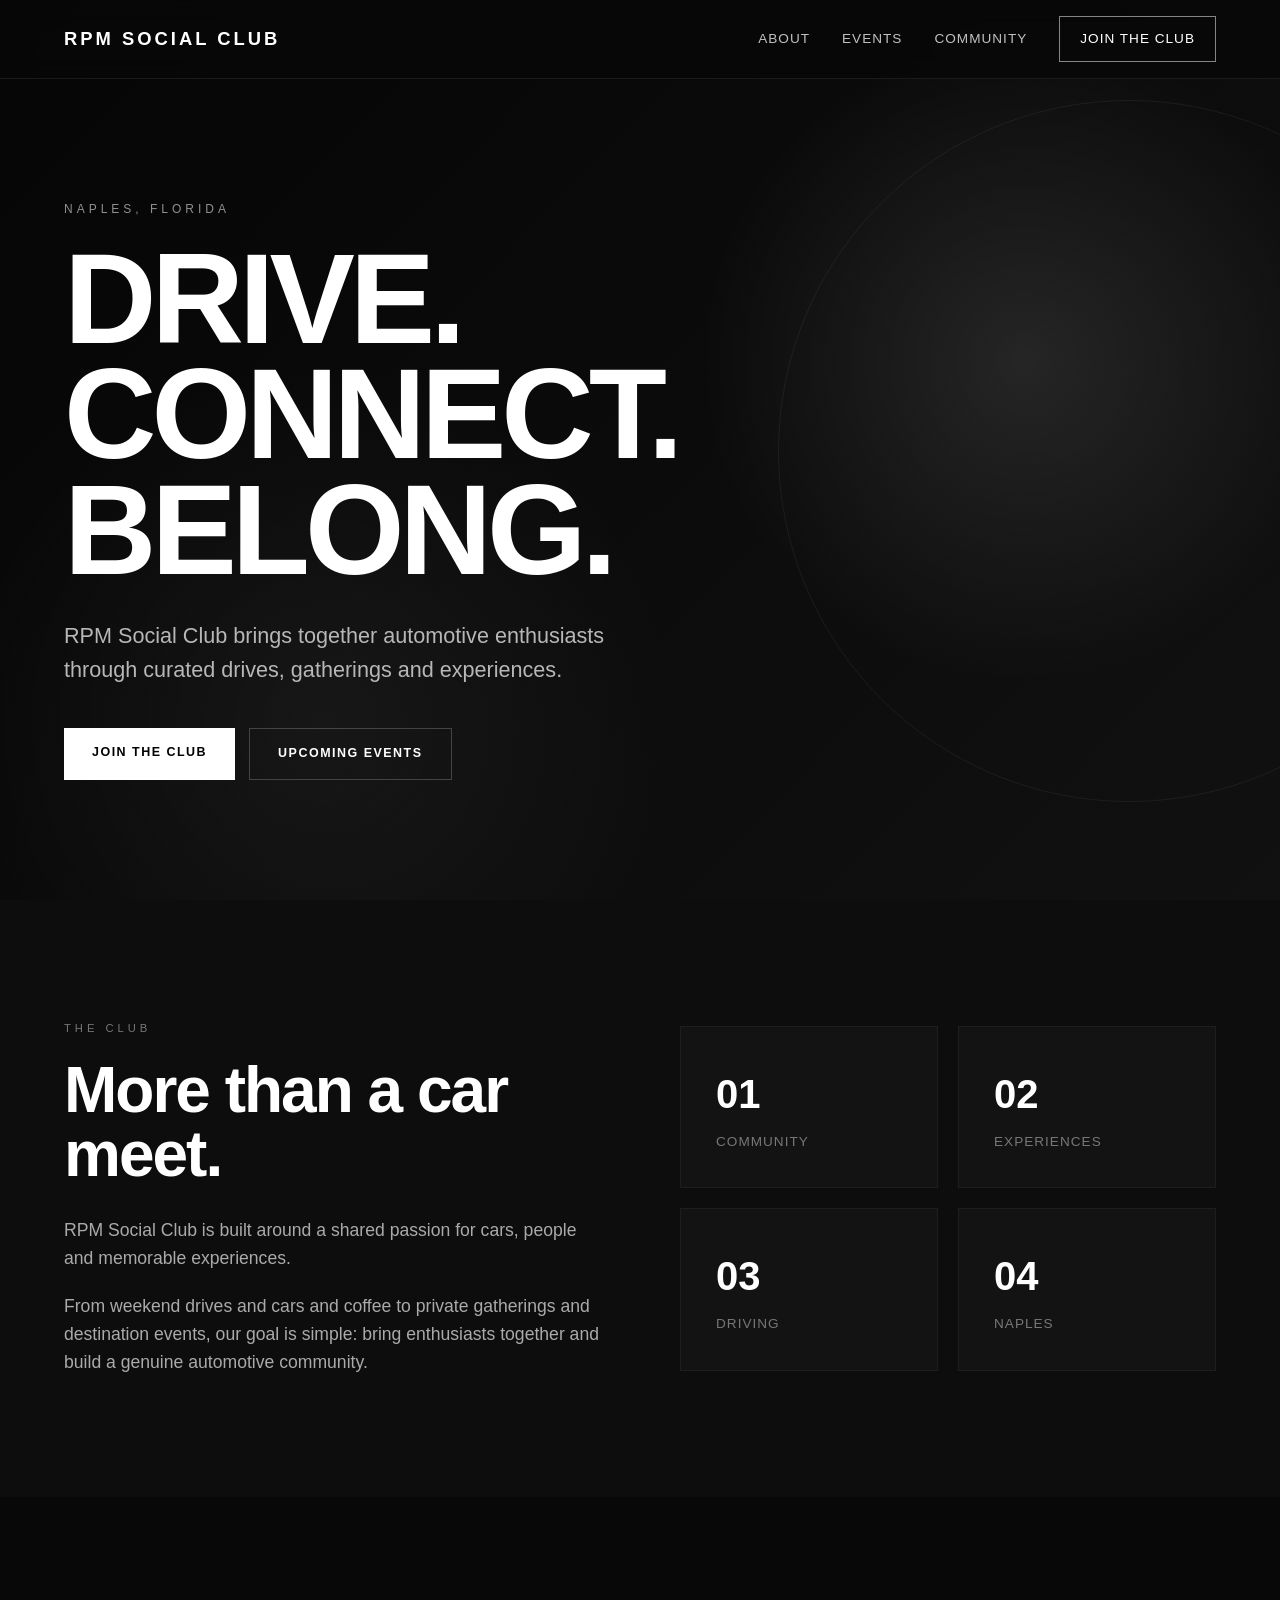
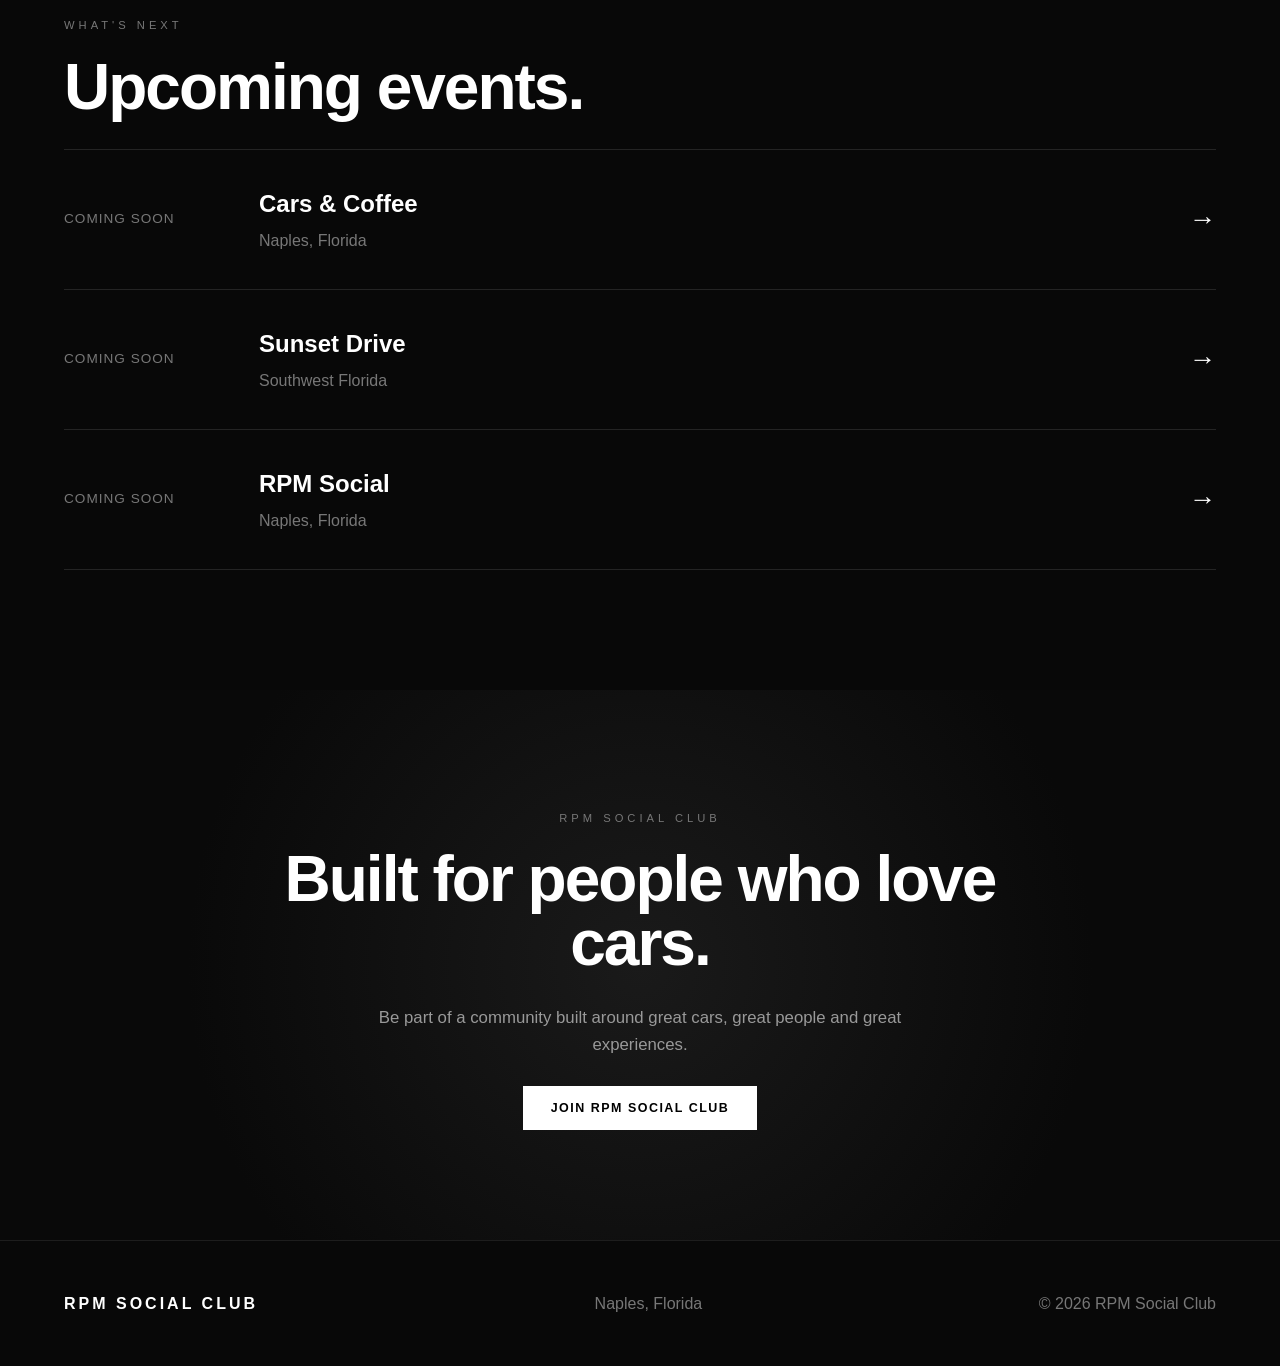
==== index.html @ d1fe4eb1 "Create RPM Social Club homepage" ====
<!DOCTYPE html>
<html lang="en">
<head>
  <meta charset="UTF-8">
  <meta name="viewport" content="width=device-width, initial-scale=1.0">

  <title>RPM Social Club</title>
  <meta name="description" content="RPM Social Club. Cars, community and experiences in Naples, Florida.">

  <style>
    * {
      margin: 0;
      padding: 0;
      box-sizing: border-box;
    }

    html {
      scroll-behavior: smooth;
    }

    body {
      font-family: Arial, Helvetica, sans-serif;
      background: #080808;
      color: #ffffff;
      line-height: 1.6;
    }

    a {
      color: inherit;
      text-decoration: none;
    }

    .container {
      width: min(1180px, 90%);
      margin: auto;
    }

    /* NAVIGATION */

    nav {
      position: fixed;
      top: 0;
      width: 100%;
      z-index: 1000;
      background: rgba(8, 8, 8, 0.82);
      backdrop-filter: blur(14px);
      border-bottom: 1px solid rgba(255,255,255,0.08);
    }

    .nav-inner {
      height: 78px;
      display: flex;
      align-items: center;
      justify-content: space-between;
    }

    .logo {
      font-size: 1.15rem;
      font-weight: 800;
      letter-spacing: 3px;
    }

    .nav-links {
      display: flex;
      gap: 32px;
      align-items: center;
      font-size: 0.85rem;
      letter-spacing: 1px;
      text-transform: uppercase;
    }

    .nav-links a {
      opacity: 0.75;
      transition: 0.25s;
    }

    .nav-links a:hover {
      opacity: 1;
    }

    .nav-button {
      border: 1px solid rgba(255,255,255,0.5);
      padding: 11px 20px;
      opacity: 1 !important;
    }

    /* HERO */

    .hero {
      min-height: 100vh;
      display: flex;
      align-items: center;
      position: relative;
      overflow: hidden;
      background:
        radial-gradient(circle at 80% 40%, rgba(255,255,255,0.10), transparent 28%),
        radial-gradient(circle at 25% 80%, rgba(255,255,255,0.05), transparent 30%),
        linear-gradient(135deg, #050505, #111111);
    }

    .hero::after {
      content: "";
      position: absolute;
      width: 700px;
      height: 700px;
      border: 1px solid rgba(255,255,255,0.06);
      border-radius: 50%;
      right: -200px;
      top: 100px;
    }

    .hero-content {
      position: relative;
      z-index: 2;
      padding-top: 80px;
    }

    .eyebrow {
      text-transform: uppercase;
      letter-spacing: 4px;
      font-size: 0.75rem;
      opacity: 0.55;
      margin-bottom: 22px;
    }

    h1 {
      font-size: clamp(4rem, 10vw, 9rem);
      line-height: 0.9;
      letter-spacing: -5px;
      font-weight: 900;
      max-width: 1000px;
    }

    .hero-text {
      font-size: clamp(1.05rem, 2vw, 1.35rem);
      max-width: 600px;
      color: #b7b7b7;
      margin-top: 32px;
    }

    .hero-buttons {
      display: flex;
      gap: 14px;
      margin-top: 40px;
      flex-wrap: wrap;
    }

    .button {
      padding: 15px 28px;
      text-transform: uppercase;
      letter-spacing: 1.5px;
      font-size: 0.78rem;
      font-weight: 700;
      transition: 0.25s;
    }

    .button-primary {
      background: #ffffff;
      color: #000000;
    }

    .button-primary:hover {
      background: #dcdcdc;
    }

    .button-secondary {
      border: 1px solid #444;
    }

    .button-secondary:hover {
      border-color: #ffffff;
    }

    /* SECTIONS */

    section {
      padding: 120px 0;
    }

    .section-label {
      font-size: 0.7rem;
      letter-spacing: 4px;
      text-transform: uppercase;
      color: #777;
      margin-bottom: 20px;
    }

    h2 {
      font-size: clamp(2.5rem, 5vw, 5rem);
      letter-spacing: -2px;
      line-height: 1;
      margin-bottom: 30px;
    }

    .about {
      background: #0d0d0d;
    }

    .about-grid {
      display: grid;
      grid-template-columns: 1fr 1fr;
      gap: 80px;
      align-items: center;
    }

    .about-text {
      color: #aaa;
      font-size: 1.1rem;
    }

    .about-text p + p {
      margin-top: 20px;
    }

    .stats {
      display: grid;
      grid-template-columns: repeat(2, 1fr);
      gap: 20px;
    }

    .stat {
      background: #131313;
      border: 1px solid #1e1e1e;
      padding: 35px;
    }

    .stat-number {
      font-size: 2.5rem;
      font-weight: 800;
    }

    .stat-label {
      color: #777;
      margin-top: 5px;
      font-size: 0.85rem;
      text-transform: uppercase;
      letter-spacing: 1px;
    }

    /* EVENTS */

    .events {
      background: #080808;
    }

    .event-list {
      border-top: 1px solid #242424;
    }

    .event {
      display: grid;
      grid-template-columns: 160px 1fr auto;
      gap: 35px;
      align-items: center;
      padding: 35px 0;
      border-bottom: 1px solid #242424;
      transition: 0.25s;
    }

    .event:hover {
      padding-left: 12px;
    }

    .event-date {
      color: #777;
      font-size: 0.85rem;
      letter-spacing: 1px;
    }

    .event-name {
      font-size: 1.5rem;
      font-weight: 700;
    }

    .event-location {
      color: #777;
      margin-top: 5px;
    }

    .event-arrow {
      font-size: 1.7rem;
    }

    /* COMMUNITY */

    .community {
      text-align: center;
      background:
        radial-gradient(circle at center, #1a1a1a, #090909 65%);
    }

    .community h2 {
      max-width: 850px;
      margin-left: auto;
      margin-right: auto;
    }

    .community p {
      max-width: 600px;
      margin: 0 auto 35px;
      color: #999;
      font-size: 1.05rem;
    }

    /* FOOTER */

    footer {
      border-top: 1px solid #1d1d1d;
      padding: 50px 0;
      color: #777;
    }

    .footer-inner {
      display: flex;
      justify-content: space-between;
      gap: 30px;
      flex-wrap: wrap;
    }

    .footer-logo {
      color: white;
      font-weight: 800;
      letter-spacing: 3px;
    }

    /* MOBILE */

    @media (max-width: 800px) {

      .nav-links a:not(.nav-button) {
        display: none;
      }

      h1 {
        letter-spacing: -3px;
      }

      .about-grid {
        grid-template-columns: 1fr;
        gap: 50px;
      }

      .event {
        grid-template-columns: 1fr;
        gap: 8px;
      }

      .event-arrow {
        display: none;
      }

      section {
        padding: 85px 0;
      }
    }

  </style>
</head>

<body>

<nav>
  <div class="container nav-inner">

    <a href="#" class="logo">
      RPM SOCIAL CLUB
    </a>

    <div class="nav-links">
      <a href="#about">About</a>
      <a href="#events">Events</a>
      <a href="#community">Community</a>
      <a href="#community" class="nav-button">Join the Club</a>
    </div>

  </div>
</nav>


<header class="hero">

  <div class="container hero-content">

    <div class="eyebrow">
      Naples, Florida
    </div>

    <h1>
      DRIVE.<br>
      CONNECT.<br>
      BELONG.
    </h1>

    <p class="hero-text">
      RPM Social Club brings together automotive enthusiasts through
      curated drives, gatherings and experiences.
    </p>

    <div class="hero-buttons">

      <a href="#community" class="button button-primary">
        Join the Club
      </a>

      <a href="#events" class="button button-secondary">
        Upcoming Events
      </a>

    </div>

  </div>

</header>


<section class="about" id="about">

  <div class="container about-grid">

    <div>

      <div class="section-label">
        The Club
      </div>

      <h2>
        More than a car meet.
      </h2>

      <div class="about-text">

        <p>
          RPM Social Club is built around a shared passion for cars,
          people and memorable experiences.
        </p>

        <p>
          From weekend drives and cars and coffee to private gatherings
          and destination events, our goal is simple: bring enthusiasts
          together and build a genuine automotive community.
        </p>

      </div>

    </div>


    <div class="stats">

      <div class="stat">
        <div class="stat-number">01</div>
        <div class="stat-label">Community</div>
      </div>

      <div class="stat">
        <div class="stat-number">02</div>
        <div class="stat-label">Experiences</div>
      </div>

      <div class="stat">
        <div class="stat-number">03</div>
        <div class="stat-label">Driving</div>
      </div>

      <div class="stat">
        <div class="stat-number">04</div>
        <div class="stat-label">Naples</div>
      </div>

    </div>

  </div>

</section>


<section class="events" id="events">

  <div class="container">

    <div class="section-label">
      What's Next
    </div>

    <h2>
      Upcoming events.
    </h2>

    <div class="event-list">

      <div class="event">

        <div class="event-date">
          COMING SOON
        </div>

        <div>
          <div class="event-name">
            Cars & Coffee
          </div>

          <div class="event-location">
            Naples, Florida
          </div>
        </div>

        <div class="event-arrow">
          →
        </div>

      </div>


      <div class="event">

        <div class="event-date">
          COMING SOON
        </div>

        <div>
          <div class="event-name">
            Sunset Drive
          </div>

          <div class="event-location">
            Southwest Florida
          </div>
        </div>

        <div class="event-arrow">
          →
        </div>

      </div>


      <div class="event">

        <div class="event-date">
          COMING SOON
        </div>

        <div>
          <div class="event-name">
            RPM Social
          </div>

          <div class="event-location">
            Naples, Florida
          </div>
        </div>

        <div class="event-arrow">
          →
        </div>

      </div>

    </div>

  </div>

</section>


<section class="community" id="community">

  <div class="container">

    <div class="section-label">
      RPM Social Club
    </div>

    <h2>
      Built for people who love cars.
    </h2>

    <p>
      Be part of a community built around great cars,
      great people and great experiences.
    </p>

    <a href="#" class="button button-primary">
      Join RPM Social Club
    </a>

  </div>

</section>


<footer>

  <div class="container footer-inner">

    <div class="footer-logo">
      RPM SOCIAL CLUB
    </div>

    <div>
      Naples, Florida
    </div>

    <div>
      © <span id="year"></span> RPM Social Club
    </div>

  </div>

</footer>


<script>
  document.getElementById("year").textContent = new Date().getFullYear();
</script>

</body>
</html>
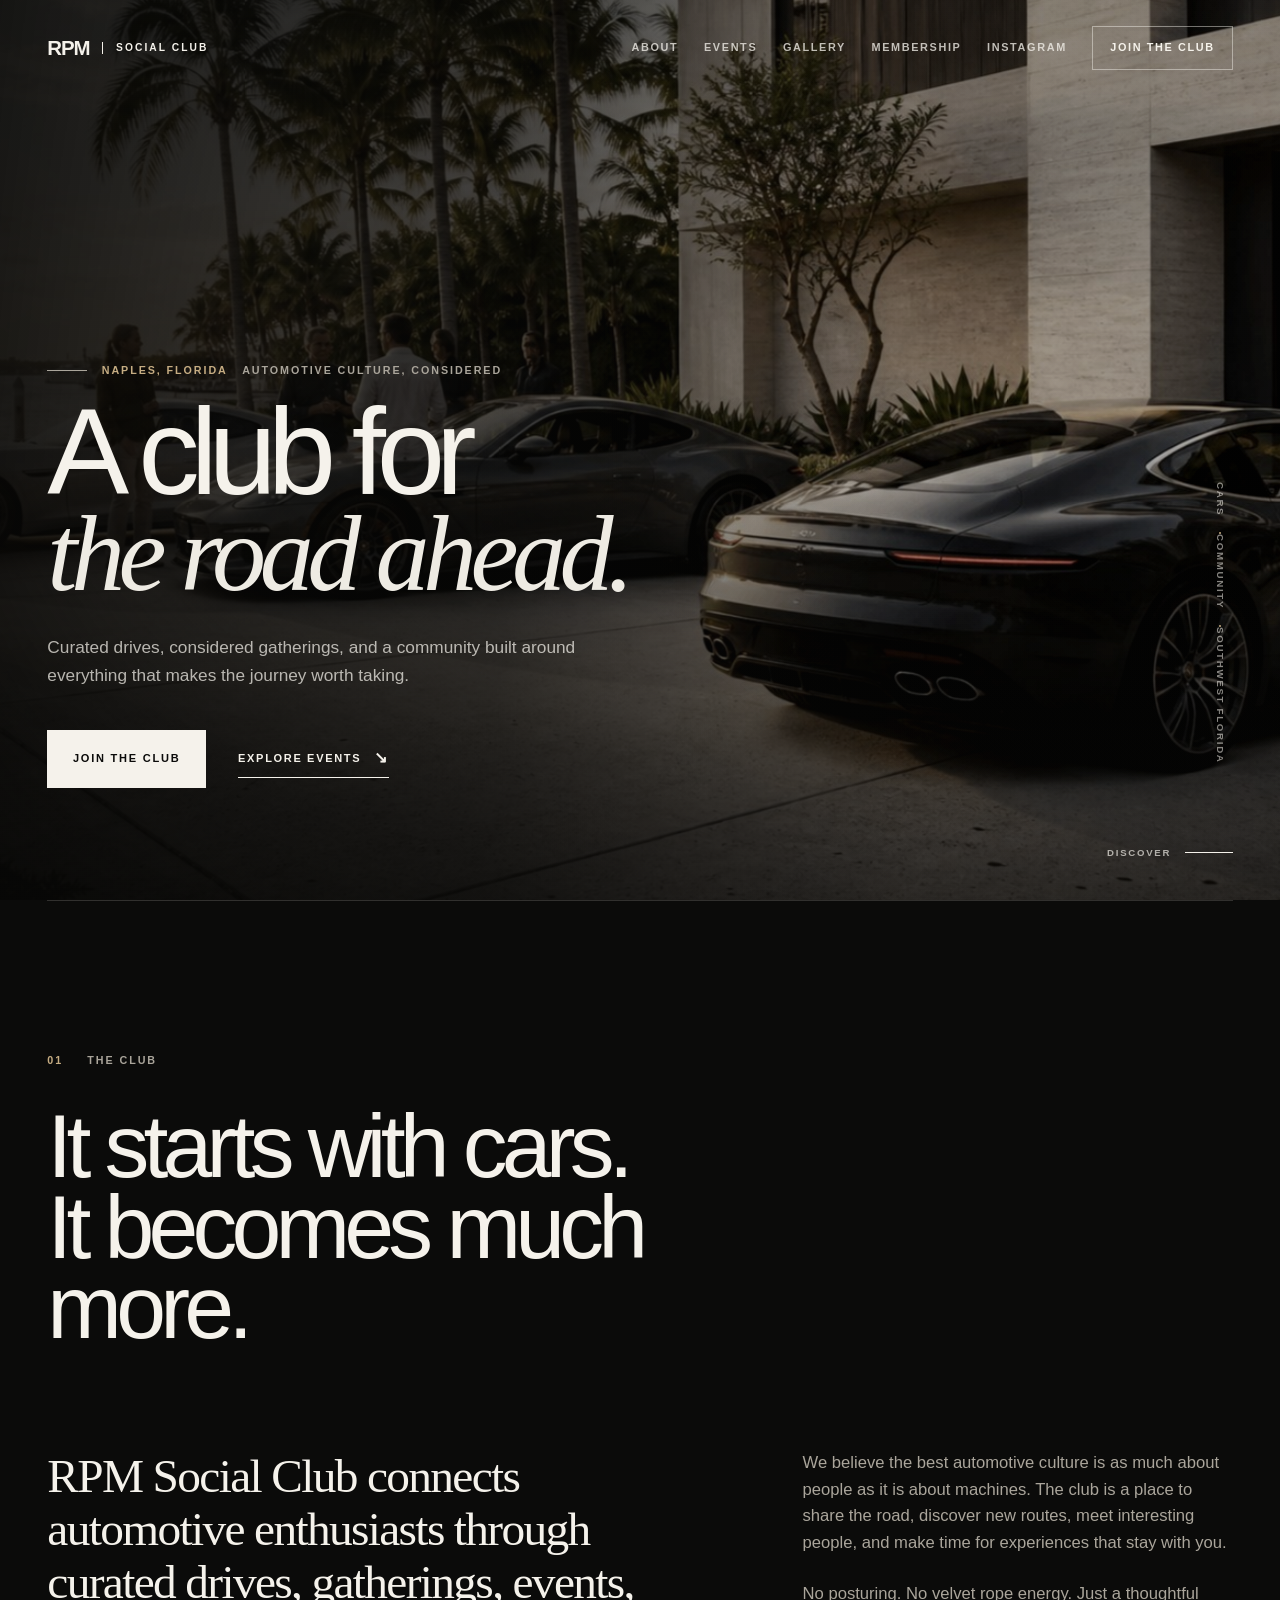
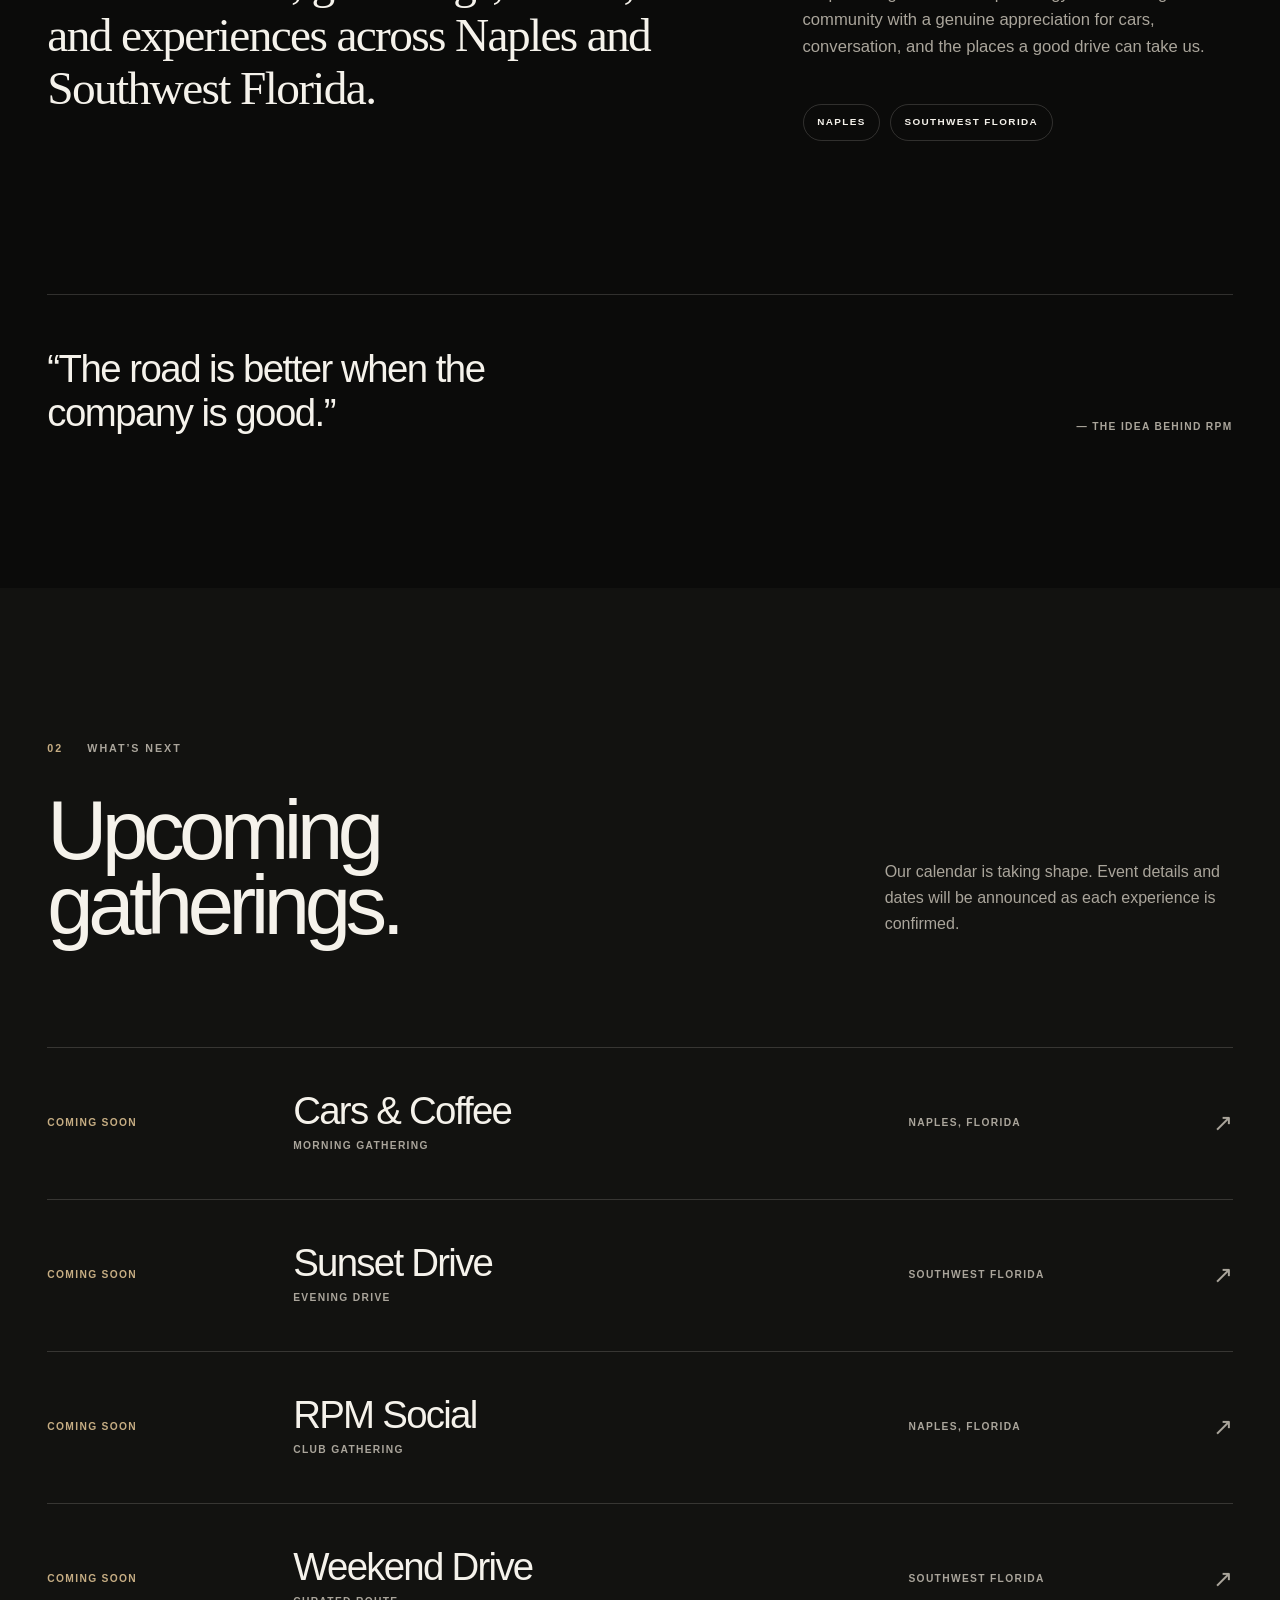
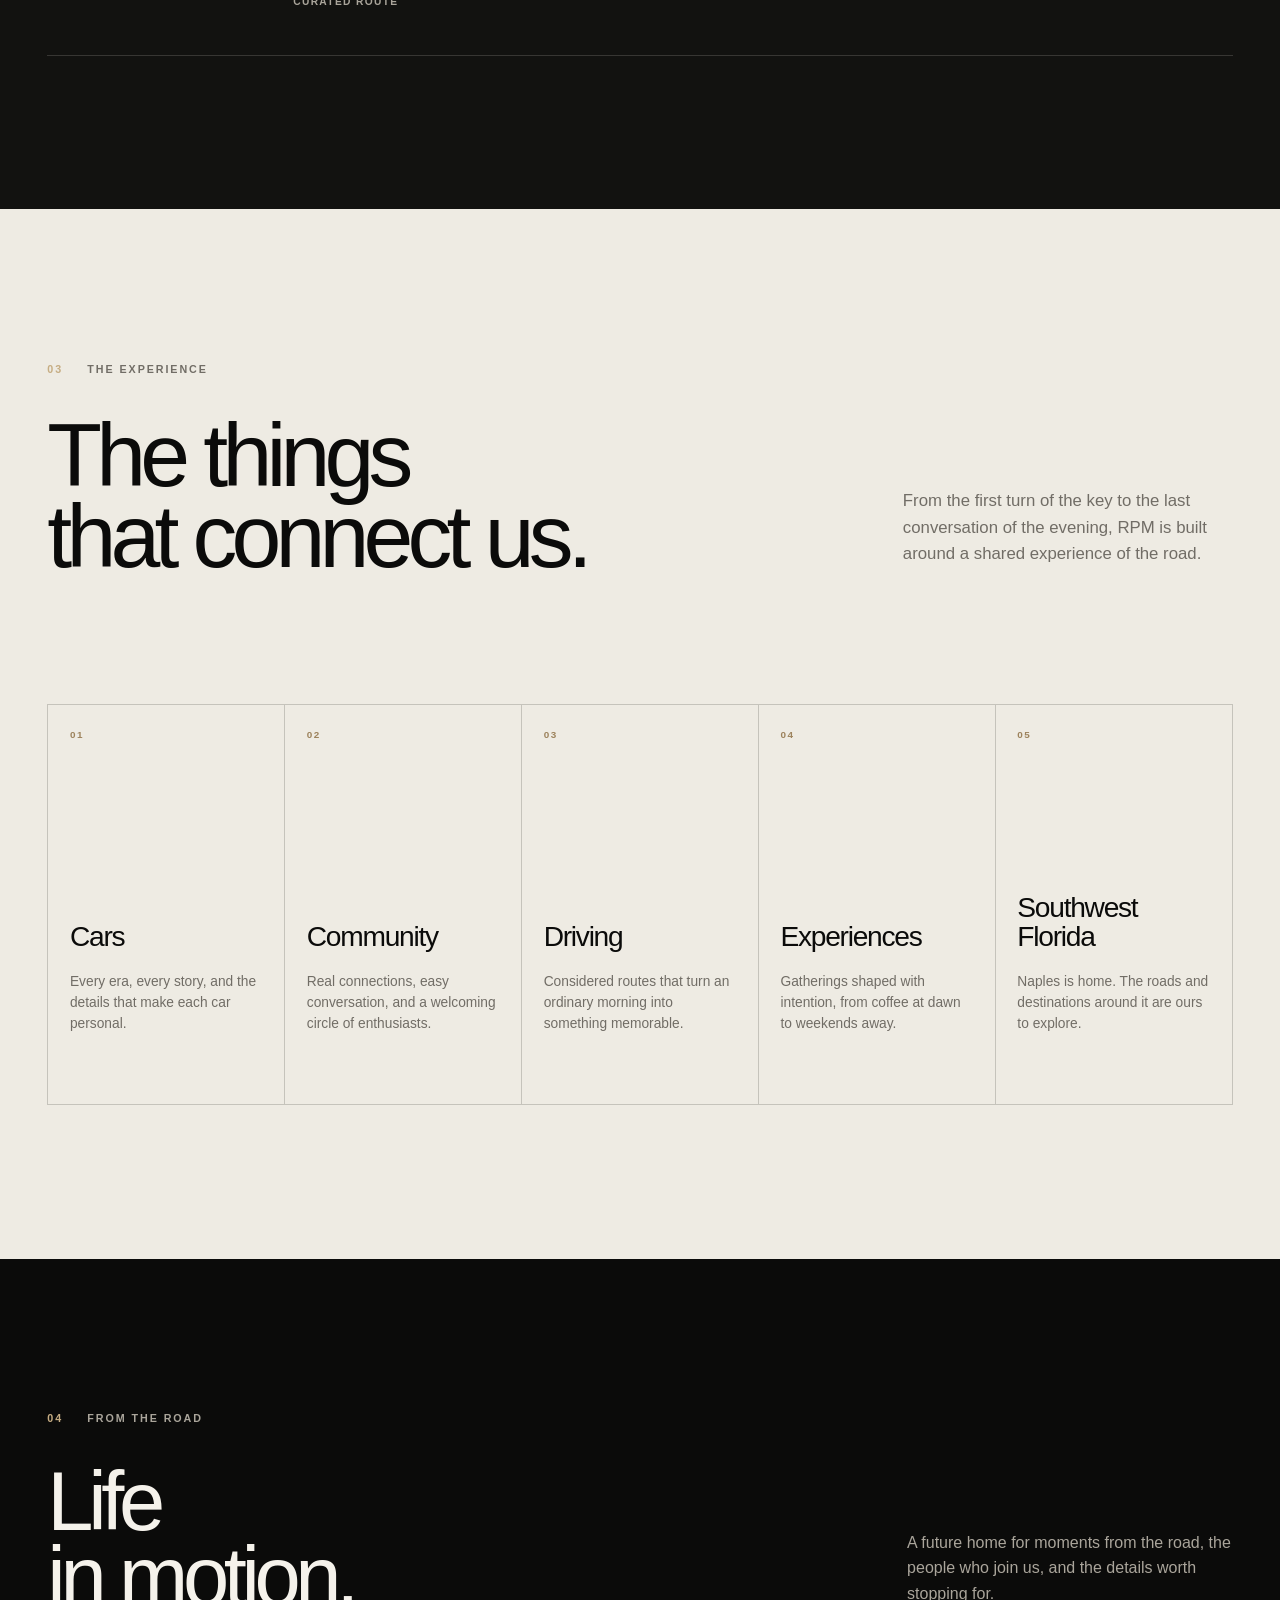
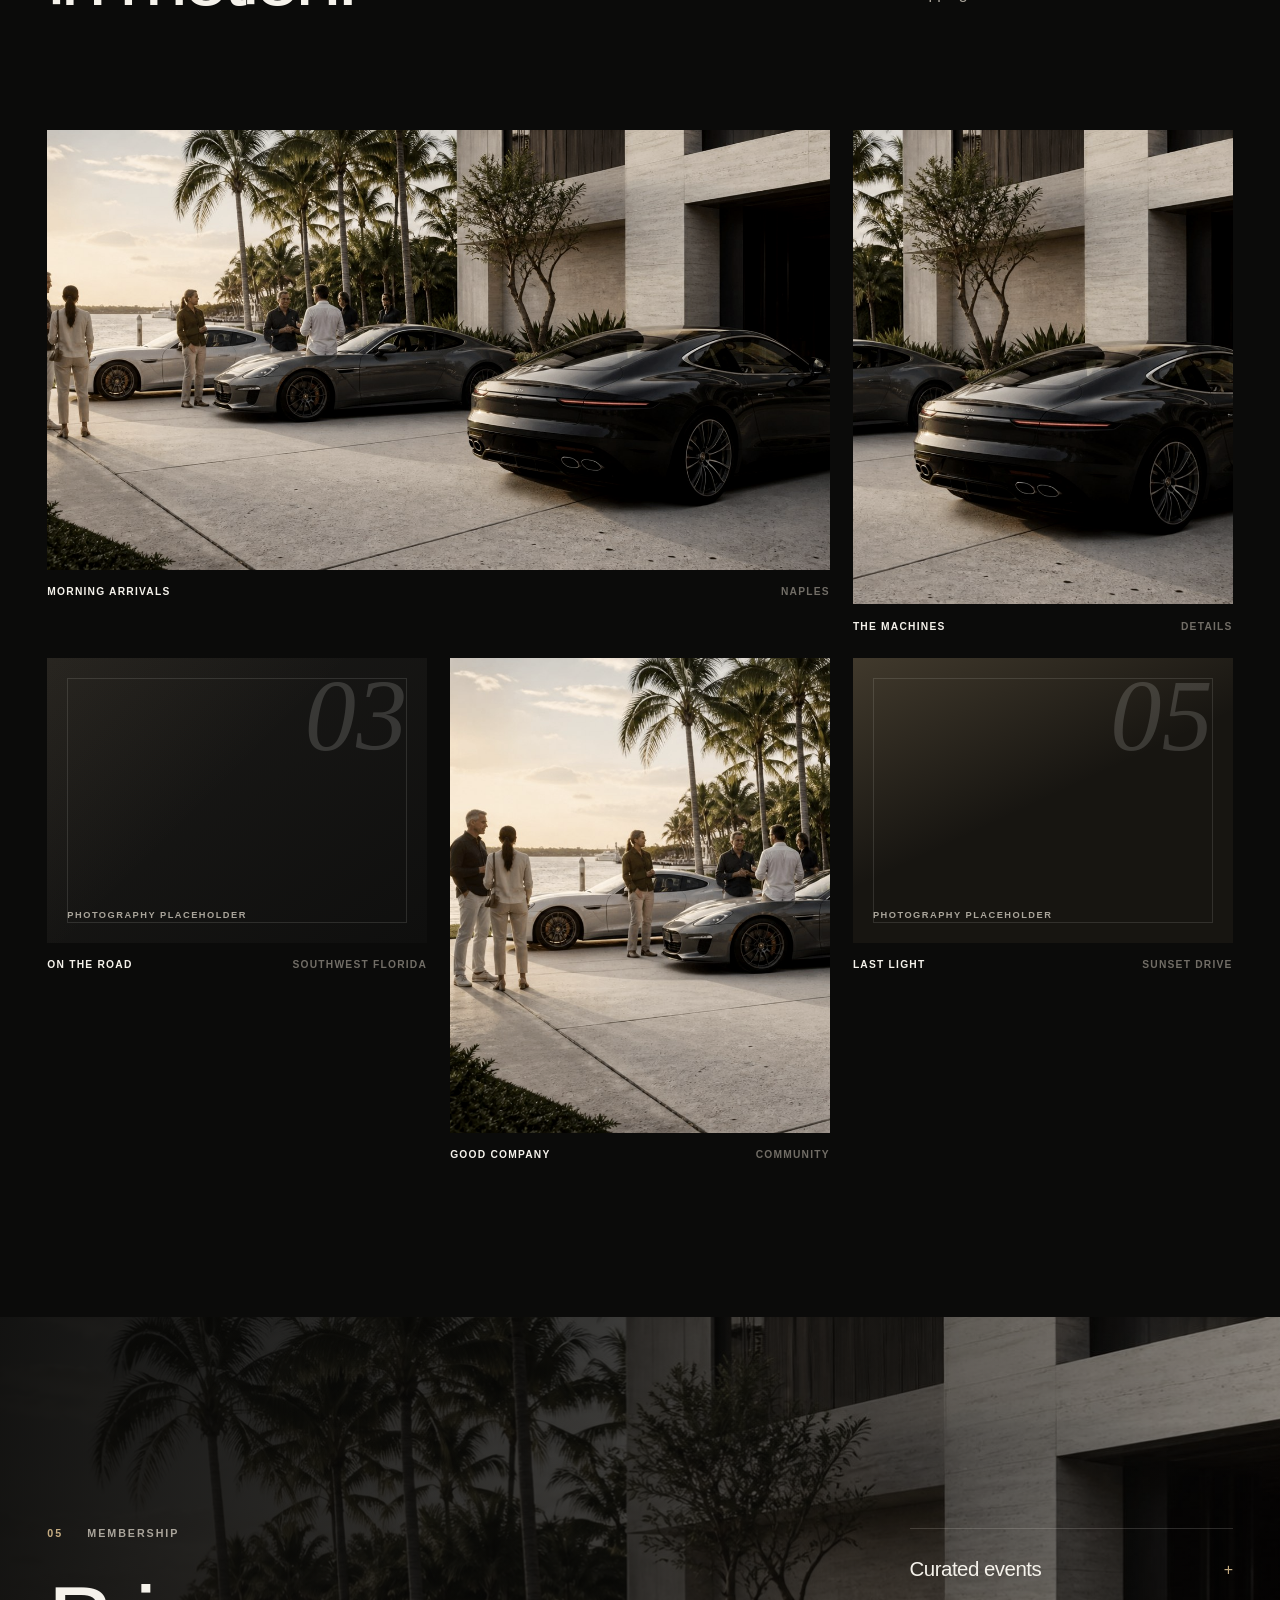
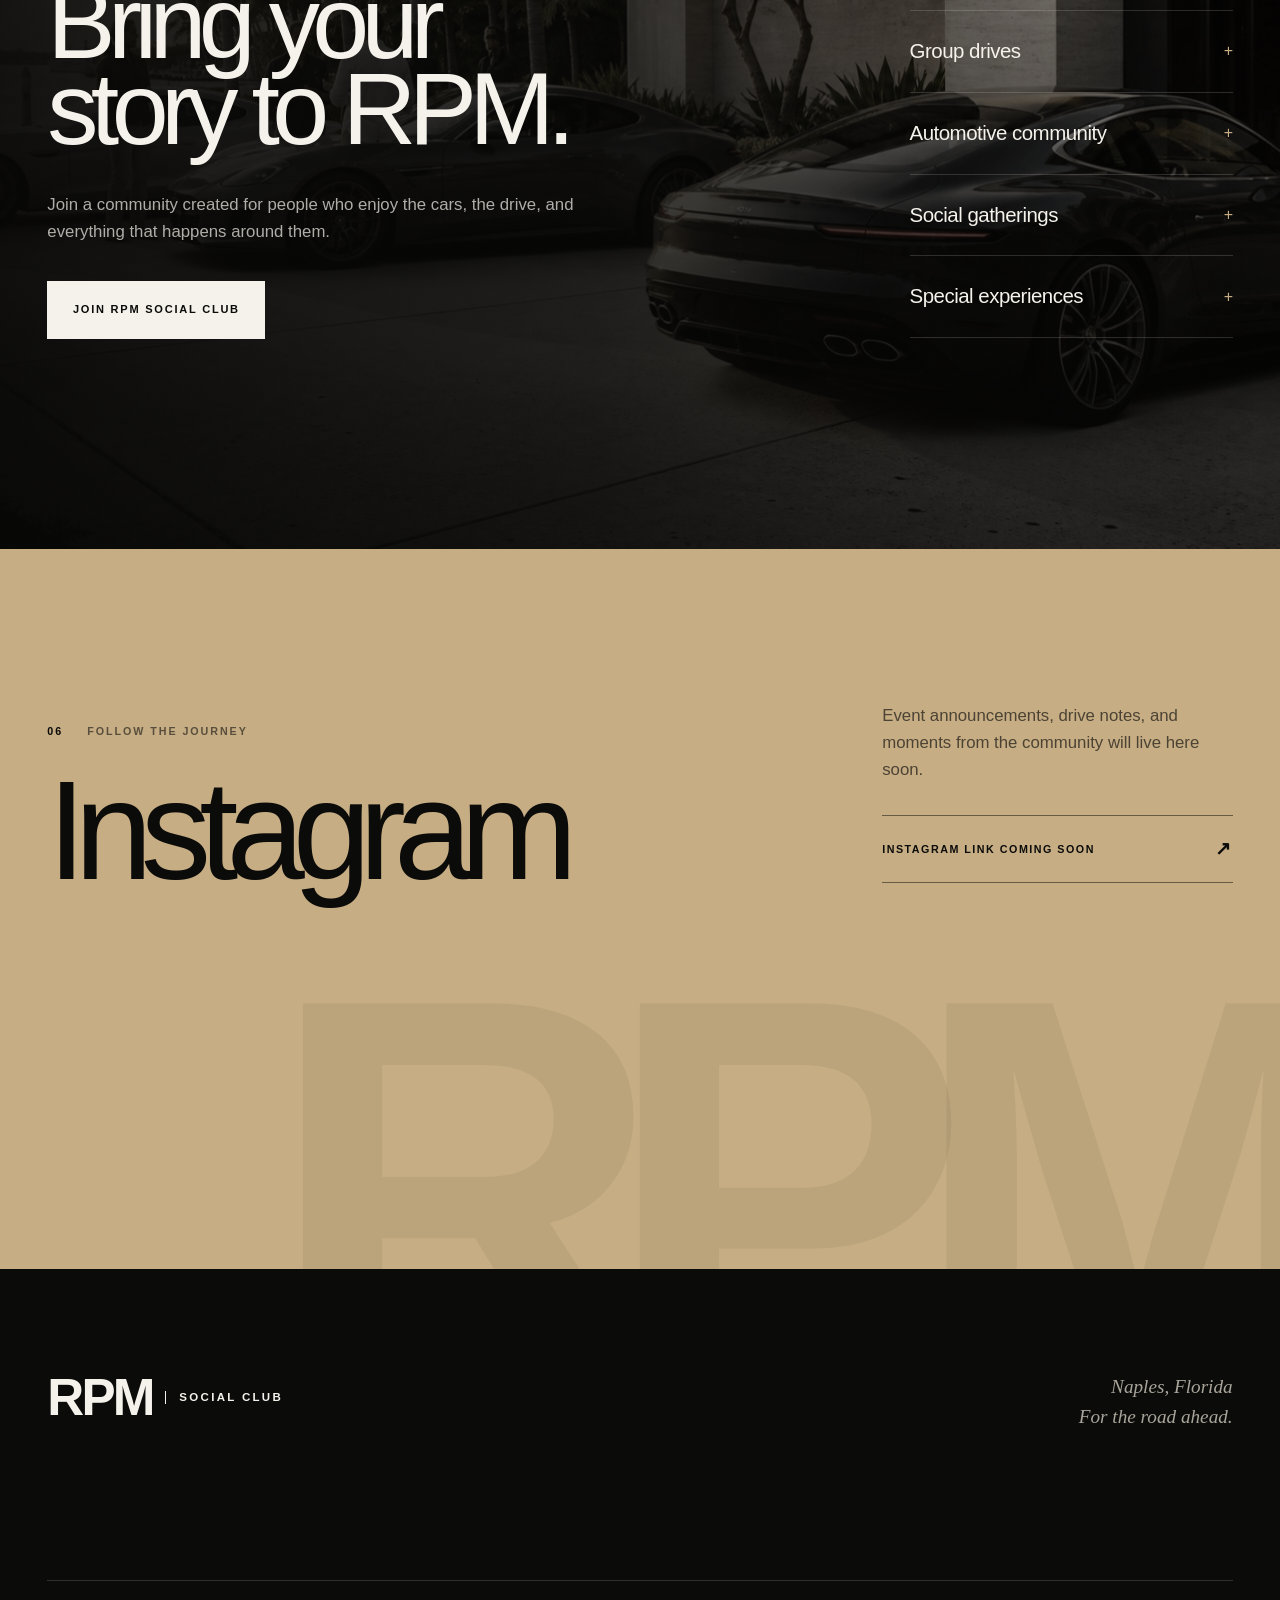
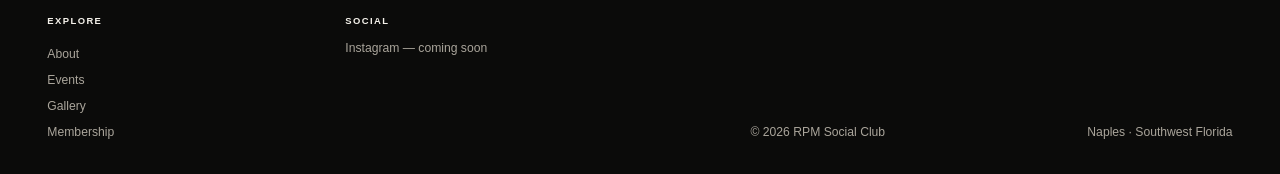
==== commit d39baff7: "Redesign RPM Social Club website" ====
--- a/index.html
+++ b/index.html
@@ -1,618 +1,436 @@
-<!DOCTYPE html>
+<!doctype html>
 <html lang="en">
 <head>
-  <meta charset="UTF-8">
-  <meta name="viewport" content="width=device-width, initial-scale=1.0">
-
-  <title>RPM Social Club</title>
-  <meta name="description" content="RPM Social Club. Cars, community and experiences in Naples, Florida.">
-
-  <style>
-    * {
-      margin: 0;
-      padding: 0;
-      box-sizing: border-box;
+  <meta charset="utf-8">
+  <meta name="viewport" content="width=device-width, initial-scale=1">
+  <meta name="theme-color" content="#0b0b0a">
+
+  <title>RPM Social Club | Naples Automotive Community</title>
+  <meta name="description" content="RPM Social Club brings automotive enthusiasts together through curated drives, gatherings, and memorable experiences in Naples and Southwest Florida.">
+  <meta name="author" content="RPM Social Club">
+  <meta name="robots" content="index, follow">
+  <link rel="canonical" href="https://rpmsocialclub.com/">
+
+  <meta property="og:type" content="website">
+  <meta property="og:locale" content="en_US">
+  <meta property="og:site_name" content="RPM Social Club">
+  <meta property="og:title" content="RPM Social Club | A Club for the Road Ahead">
+  <meta property="og:description" content="Curated drives, considered gatherings, and a genuine automotive community in Naples, Florida.">
+  <meta property="og:url" content="https://rpmsocialclub.com/">
+  <meta property="og:image" content="https://rpmsocialclub.com/assets/images/rpm-lifestyle-placeholder.jpg">
+  <meta property="og:image:width" content="1888">
+  <meta property="og:image:height" content="833">
+  <meta property="og:image:alt" content="An early-morning automotive gathering in Naples, Florida">
+
+  <meta name="twitter:card" content="summary_large_image">
+  <meta name="twitter:title" content="RPM Social Club | A Club for the Road Ahead">
+  <meta name="twitter:description" content="Curated drives, considered gatherings, and a genuine automotive community in Naples, Florida.">
+  <meta name="twitter:image" content="https://rpmsocialclub.com/assets/images/rpm-lifestyle-placeholder.jpg">
+
+  <link rel="stylesheet" href="css/styles.css">
+  <script src="js/main.js" defer></script>
+
+  <script type="application/ld+json">
+    {
+      "@context": "https://schema.org",
+      "@type": "Organization",
+      "name": "RPM Social Club",
+      "url": "https://rpmsocialclub.com/",
+      "description": "A premium automotive social club connecting enthusiasts through curated drives, gatherings, events, and experiences.",
+      "areaServed": [
+        "Naples, Florida",
+        "Southwest Florida"
+      ]
     }
-
-    html {
-      scroll-behavior: smooth;
-    }
-
-    body {
-      font-family: Arial, Helvetica, sans-serif;
-      background: #080808;
-      color: #ffffff;
-      line-height: 1.6;
-    }
-
-    a {
-      color: inherit;
-      text-decoration: none;
-    }
-
-    .container {
-      width: min(1180px, 90%);
-      margin: auto;
-    }
-
-    /* NAVIGATION */
-
-    nav {
-      position: fixed;
-      top: 0;
-      width: 100%;
-      z-index: 1000;
-      background: rgba(8, 8, 8, 0.82);
-      backdrop-filter: blur(14px);
-      border-bottom: 1px solid rgba(255,255,255,0.08);
-    }
-
-    .nav-inner {
-      height: 78px;
-      display: flex;
-      align-items: center;
-      justify-content: space-between;
-    }
-
-    .logo {
-      font-size: 1.15rem;
-      font-weight: 800;
-      letter-spacing: 3px;
-    }
-
-    .nav-links {
-      display: flex;
-      gap: 32px;
-      align-items: center;
-      font-size: 0.85rem;
-      letter-spacing: 1px;
-      text-transform: uppercase;
-    }
-
-    .nav-links a {
-      opacity: 0.75;
-      transition: 0.25s;
-    }
-
-    .nav-links a:hover {
-      opacity: 1;
-    }
-
-    .nav-button {
-      border: 1px solid rgba(255,255,255,0.5);
-      padding: 11px 20px;
-      opacity: 1 !important;
-    }
-
-    /* HERO */
-
-    .hero {
-      min-height: 100vh;
-      display: flex;
-      align-items: center;
-      position: relative;
-      overflow: hidden;
-      background:
-        radial-gradient(circle at 80% 40%, rgba(255,255,255,0.10), transparent 28%),
-        radial-gradient(circle at 25% 80%, rgba(255,255,255,0.05), transparent 30%),
-        linear-gradient(135deg, #050505, #111111);
-    }
-
-    .hero::after {
-      content: "";
-      position: absolute;
-      width: 700px;
-      height: 700px;
-      border: 1px solid rgba(255,255,255,0.06);
-      border-radius: 50%;
-      right: -200px;
-      top: 100px;
-    }
-
-    .hero-content {
-      position: relative;
-      z-index: 2;
-      padding-top: 80px;
-    }
-
-    .eyebrow {
-      text-transform: uppercase;
-      letter-spacing: 4px;
-      font-size: 0.75rem;
-      opacity: 0.55;
-      margin-bottom: 22px;
-    }
-
-    h1 {
-      font-size: clamp(4rem, 10vw, 9rem);
-      line-height: 0.9;
-      letter-spacing: -5px;
-      font-weight: 900;
-      max-width: 1000px;
-    }
-
-    .hero-text {
-      font-size: clamp(1.05rem, 2vw, 1.35rem);
-      max-width: 600px;
-      color: #b7b7b7;
-      margin-top: 32px;
-    }
-
-    .hero-buttons {
-      display: flex;
-      gap: 14px;
-      margin-top: 40px;
-      flex-wrap: wrap;
-    }
-
-    .button {
-      padding: 15px 28px;
-      text-transform: uppercase;
-      letter-spacing: 1.5px;
-      font-size: 0.78rem;
-      font-weight: 700;
-      transition: 0.25s;
-    }
-
-    .button-primary {
-      background: #ffffff;
-      color: #000000;
-    }
-
-    .button-primary:hover {
-      background: #dcdcdc;
-    }
-
-    .button-secondary {
-      border: 1px solid #444;
-    }
-
-    .button-secondary:hover {
-      border-color: #ffffff;
-    }
-
-    /* SECTIONS */
-
-    section {
-      padding: 120px 0;
-    }
-
-    .section-label {
-      font-size: 0.7rem;
-      letter-spacing: 4px;
-      text-transform: uppercase;
-      color: #777;
-      margin-bottom: 20px;
-    }
-
-    h2 {
-      font-size: clamp(2.5rem, 5vw, 5rem);
-      letter-spacing: -2px;
-      line-height: 1;
-      margin-bottom: 30px;
-    }
-
-    .about {
-      background: #0d0d0d;
-    }
-
-    .about-grid {
-      display: grid;
-      grid-template-columns: 1fr 1fr;
-      gap: 80px;
-      align-items: center;
-    }
-
-    .about-text {
-      color: #aaa;
-      font-size: 1.1rem;
-    }
-
-    .about-text p + p {
-      margin-top: 20px;
-    }
-
-    .stats {
-      display: grid;
-      grid-template-columns: repeat(2, 1fr);
-      gap: 20px;
-    }
-
-    .stat {
-      background: #131313;
-      border: 1px solid #1e1e1e;
-      padding: 35px;
-    }
-
-    .stat-number {
-      font-size: 2.5rem;
-      font-weight: 800;
-    }
-
-    .stat-label {
-      color: #777;
-      margin-top: 5px;
-      font-size: 0.85rem;
-      text-transform: uppercase;
-      letter-spacing: 1px;
-    }
-
-    /* EVENTS */
-
-    .events {
-      background: #080808;
-    }
-
-    .event-list {
-      border-top: 1px solid #242424;
-    }
-
-    .event {
-      display: grid;
-      grid-template-columns: 160px 1fr auto;
-      gap: 35px;
-      align-items: center;
-      padding: 35px 0;
-      border-bottom: 1px solid #242424;
-      transition: 0.25s;
-    }
-
-    .event:hover {
-      padding-left: 12px;
-    }
-
-    .event-date {
-      color: #777;
-      font-size: 0.85rem;
-      letter-spacing: 1px;
-    }
-
-    .event-name {
-      font-size: 1.5rem;
-      font-weight: 700;
-    }
-
-    .event-location {
-      color: #777;
-      margin-top: 5px;
-    }
-
-    .event-arrow {
-      font-size: 1.7rem;
-    }
-
-    /* COMMUNITY */
-
-    .community {
-      text-align: center;
-      background:
-        radial-gradient(circle at center, #1a1a1a, #090909 65%);
-    }
-
-    .community h2 {
-      max-width: 850px;
-      margin-left: auto;
-      margin-right: auto;
-    }
-
-    .community p {
-      max-width: 600px;
-      margin: 0 auto 35px;
-      color: #999;
-      font-size: 1.05rem;
-    }
-
-    /* FOOTER */
-
-    footer {
-      border-top: 1px solid #1d1d1d;
-      padding: 50px 0;
-      color: #777;
-    }
-
-    .footer-inner {
-      display: flex;
-      justify-content: space-between;
-      gap: 30px;
-      flex-wrap: wrap;
-    }
-
-    .footer-logo {
-      color: white;
-      font-weight: 800;
-      letter-spacing: 3px;
-    }
-
-    /* MOBILE */
-
-    @media (max-width: 800px) {
-
-      .nav-links a:not(.nav-button) {
-        display: none;
-      }
-
-      h1 {
-        letter-spacing: -3px;
-      }
-
-      .about-grid {
-        grid-template-columns: 1fr;
-        gap: 50px;
-      }
-
-      .event {
-        grid-template-columns: 1fr;
-        gap: 8px;
-      }
-
-      .event-arrow {
-        display: none;
-      }
-
-      section {
-        padding: 85px 0;
-      }
-    }
-
-  </style>
+  </script>
 </head>
 
 <body>
-
-<nav>
-  <div class="container nav-inner">
-
-    <a href="#" class="logo">
-      RPM SOCIAL CLUB
-    </a>
-
-    <div class="nav-links">
-      <a href="#about">About</a>
-      <a href="#events">Events</a>
-      <a href="#community">Community</a>
-      <a href="#community" class="nav-button">Join the Club</a>
+  <a class="skip-link" href="#main-content">Skip to content</a>
+
+  <header class="site-header" data-header>
+    <div class="shell nav">
+      <a class="brand" href="#top" aria-label="RPM Social Club home">
+        <span class="brand__mark">RPM</span>
+        <span class="brand__name">Social Club</span>
+      </a>
+
+      <button class="nav__toggle" type="button" aria-expanded="false" aria-controls="site-navigation">
+        <span class="sr-only">Open navigation</span>
+        <span class="nav__toggle-line" aria-hidden="true"></span>
+        <span class="nav__toggle-line" aria-hidden="true"></span>
+      </button>
+
+      <nav class="nav__menu" id="site-navigation" aria-label="Primary navigation">
+        <a href="#about">About</a>
+        <a href="#events">Events</a>
+        <a href="#gallery">Gallery</a>
+        <a href="#membership">Membership</a>
+        <a href="#instagram">Instagram</a>
+        <a class="nav__cta" href="#membership">Join the Club</a>
+      </nav>
     </div>
-
-  </div>
-</nav>
-
-
-<header class="hero">
-
-  <div class="container hero-content">
-
-    <div class="eyebrow">
-      Naples, Florida
+  </header>
+
+  <main id="main-content">
+    <section class="hero" id="top" aria-labelledby="hero-title">
+      <div class="hero__media" aria-hidden="true">
+        <img
+          src="assets/images/rpm-lifestyle-placeholder.jpg"
+          width="1888"
+          height="833"
+          alt=""
+          fetchpriority="high"
+          decoding="async"
+        >
+      </div>
+      <div class="hero__wash" aria-hidden="true"></div>
+
+      <div class="shell hero__inner">
+        <div class="hero__copy" data-reveal>
+          <p class="eyebrow"><span>Naples, Florida</span> Automotive culture, considered</p>
+          <h1 id="hero-title">A club for<br><em>the road ahead.</em></h1>
+          <p class="hero__intro">
+            Curated drives, considered gatherings, and a community built around
+            everything that makes the journey worth taking.
+          </p>
+          <div class="hero__actions">
+            <a class="button button--light" href="#membership">Join the Club</a>
+            <a class="text-link text-link--light" href="#events">
+              Explore events <span aria-hidden="true">↘</span>
+            </a>
+          </div>
+        </div>
+
+        <div class="hero__rail" aria-label="RPM Social Club focus">
+          <span>Cars</span>
+          <span>Community</span>
+          <span>Southwest Florida</span>
+        </div>
+      </div>
+
+      <a class="hero__scroll" href="#about" aria-label="Scroll to learn about RPM Social Club">
+        <span>Discover</span>
+        <span class="hero__scroll-line" aria-hidden="true"></span>
+      </a>
+    </section>
+
+    <section class="section about" id="about" aria-labelledby="about-title">
+      <div class="shell">
+        <div class="section-heading" data-reveal>
+          <p class="section-kicker"><span>01</span> The club</p>
+          <h2 id="about-title">It starts with cars.<br>It becomes much more.</h2>
+        </div>
+
+        <div class="about__grid">
+          <div class="about__lead" data-reveal>
+            <p>
+              RPM Social Club connects automotive enthusiasts through curated
+              drives, gatherings, events, and experiences across Naples and
+              Southwest Florida.
+            </p>
+          </div>
+
+          <div class="about__body" data-reveal>
+            <p>
+              We believe the best automotive culture is as much about people as
+              it is about machines. The club is a place to share the road,
+              discover new routes, meet interesting people, and make time for
+              experiences that stay with you.
+            </p>
+            <p>
+              No posturing. No velvet rope energy. Just a thoughtful community
+              with a genuine appreciation for cars, conversation, and the
+              places a good drive can take us.
+            </p>
+
+            <div class="about__locations" aria-label="Club locations">
+              <span>Naples</span>
+              <span>Southwest Florida</span>
+            </div>
+          </div>
+        </div>
+
+        <blockquote class="about__quote" data-reveal>
+          <p>“The road is better when the company is good.”</p>
+          <footer>— The idea behind RPM</footer>
+        </blockquote>
+      </div>
+    </section>
+
+    <section class="section events" id="events" aria-labelledby="events-title">
+      <div class="shell">
+        <div class="events__intro">
+          <div class="section-heading section-heading--compact" data-reveal>
+            <p class="section-kicker"><span>02</span> What’s next</p>
+            <h2 id="events-title">Upcoming<br>gatherings.</h2>
+          </div>
+          <p class="events__note" data-reveal>
+            Our calendar is taking shape. Event details and dates will be
+            announced as each experience is confirmed.
+          </p>
+        </div>
+
+        <div class="event-list">
+          <article class="event-row" data-reveal>
+            <p class="event-row__date">Coming Soon</p>
+            <div class="event-row__main">
+              <h3>Cars &amp; Coffee</h3>
+              <p>Morning gathering</p>
+            </div>
+            <p class="event-row__place">Naples, Florida</p>
+            <span class="event-row__arrow" aria-hidden="true">↗</span>
+          </article>
+
+          <article class="event-row" data-reveal>
+            <p class="event-row__date">Coming Soon</p>
+            <div class="event-row__main">
+              <h3>Sunset Drive</h3>
+              <p>Evening drive</p>
+            </div>
+            <p class="event-row__place">Southwest Florida</p>
+            <span class="event-row__arrow" aria-hidden="true">↗</span>
+          </article>
+
+          <article class="event-row" data-reveal>
+            <p class="event-row__date">Coming Soon</p>
+            <div class="event-row__main">
+              <h3>RPM Social</h3>
+              <p>Club gathering</p>
+            </div>
+            <p class="event-row__place">Naples, Florida</p>
+            <span class="event-row__arrow" aria-hidden="true">↗</span>
+          </article>
+
+          <article class="event-row" data-reveal>
+            <p class="event-row__date">Coming Soon</p>
+            <div class="event-row__main">
+              <h3>Weekend Drive</h3>
+              <p>Curated route</p>
+            </div>
+            <p class="event-row__place">Southwest Florida</p>
+            <span class="event-row__arrow" aria-hidden="true">↗</span>
+          </article>
+        </div>
+      </div>
+    </section>
+
+    <section class="section experience" aria-labelledby="experience-title">
+      <div class="shell">
+        <div class="experience__top">
+          <div class="section-heading section-heading--dark" data-reveal>
+            <p class="section-kicker"><span>03</span> The experience</p>
+            <h2 id="experience-title">The things<br>that connect us.</h2>
+          </div>
+          <p class="experience__copy" data-reveal>
+            From the first turn of the key to the last conversation of the
+            evening, RPM is built around a shared experience of the road.
+          </p>
+        </div>
+
+        <ol class="pillars">
+          <li data-reveal>
+            <span class="pillars__number">01</span>
+            <h3>Cars</h3>
+            <p>Every era, every story, and the details that make each car personal.</p>
+          </li>
+          <li data-reveal>
+            <span class="pillars__number">02</span>
+            <h3>Community</h3>
+            <p>Real connections, easy conversation, and a welcoming circle of enthusiasts.</p>
+          </li>
+          <li data-reveal>
+            <span class="pillars__number">03</span>
+            <h3>Driving</h3>
+            <p>Considered routes that turn an ordinary morning into something memorable.</p>
+          </li>
+          <li data-reveal>
+            <span class="pillars__number">04</span>
+            <h3>Experiences</h3>
+            <p>Gatherings shaped with intention, from coffee at dawn to weekends away.</p>
+          </li>
+          <li data-reveal>
+            <span class="pillars__number">05</span>
+            <h3>Southwest Florida</h3>
+            <p>Naples is home. The roads and destinations around it are ours to explore.</p>
+          </li>
+        </ol>
+      </div>
+    </section>
+
+    <section class="section gallery" id="gallery" aria-labelledby="gallery-title">
+      <div class="shell">
+        <div class="gallery__heading">
+          <div class="section-heading section-heading--compact" data-reveal>
+            <p class="section-kicker"><span>04</span> From the road</p>
+            <h2 id="gallery-title">Life<br>in motion.</h2>
+          </div>
+          <p data-reveal>
+            A future home for moments from the road, the people who join us,
+            and the details worth stopping for.
+          </p>
+        </div>
+
+        <!-- These local placeholders can be replaced one-for-one with club photography. -->
+        <div class="gallery-grid">
+          <figure class="gallery-card gallery-card--wide" data-reveal>
+            <div class="gallery-card__media">
+              <img
+                src="assets/images/rpm-lifestyle-placeholder.jpg"
+                width="1888"
+                height="833"
+                loading="lazy"
+                decoding="async"
+                alt="Automotive enthusiasts gathering by the water in warm morning light"
+              >
+            </div>
+            <figcaption><span>Morning arrivals</span><span>Naples</span></figcaption>
+          </figure>
+
+          <figure class="gallery-card gallery-card--portrait" data-reveal>
+            <div class="gallery-card__media">
+              <img
+                src="assets/images/rpm-lifestyle-placeholder.jpg"
+                width="1888"
+                height="833"
+                loading="lazy"
+                decoding="async"
+                alt="Performance car detail at a refined coastal gathering"
+              >
+            </div>
+            <figcaption><span>The machines</span><span>Details</span></figcaption>
+          </figure>
+
+          <figure class="gallery-card gallery-card--placeholder" data-reveal>
+            <div class="gallery-card__media" role="img" aria-label="Placeholder for future group drive photography">
+              <span class="gallery-card__index">03</span>
+              <span class="gallery-card__placeholder-label">Photography placeholder</span>
+            </div>
+            <figcaption><span>On the road</span><span>Southwest Florida</span></figcaption>
+          </figure>
+
+          <figure class="gallery-card gallery-card--portrait gallery-card--crop-left" data-reveal>
+            <div class="gallery-card__media">
+              <img
+                src="assets/images/rpm-lifestyle-placeholder.jpg"
+                width="1888"
+                height="833"
+                loading="lazy"
+                decoding="async"
+                alt="Friends in conversation at an early-morning automotive event"
+              >
+            </div>
+            <figcaption><span>Good company</span><span>Community</span></figcaption>
+          </figure>
+
+          <figure class="gallery-card gallery-card--placeholder gallery-card--warm" data-reveal>
+            <div class="gallery-card__media" role="img" aria-label="Placeholder for future sunset drive photography">
+              <span class="gallery-card__index">05</span>
+              <span class="gallery-card__placeholder-label">Photography placeholder</span>
+            </div>
+            <figcaption><span>Last light</span><span>Sunset drive</span></figcaption>
+          </figure>
+        </div>
+      </div>
+    </section>
+
+    <section class="membership" id="membership" aria-labelledby="membership-title">
+      <div class="membership__media" aria-hidden="true">
+        <img
+          src="assets/images/rpm-lifestyle-placeholder.jpg"
+          width="1888"
+          height="833"
+          loading="lazy"
+          decoding="async"
+          alt=""
+        >
+      </div>
+      <div class="membership__veil" aria-hidden="true"></div>
+
+      <div class="shell membership__inner">
+        <div class="membership__copy" data-reveal>
+          <p class="section-kicker"><span>05</span> Membership</p>
+          <h2 id="membership-title">Bring your<br>story to RPM.</h2>
+          <p>
+            Join a community created for people who enjoy the cars, the drive,
+            and everything that happens around them.
+          </p>
+
+          <button
+            class="button button--light"
+            type="button"
+            data-membership-button
+            aria-controls="membership-status"
+            aria-expanded="false"
+          >
+            Join RPM Social Club
+          </button>
+          <p class="membership__status" id="membership-status" role="status" tabindex="-1" hidden>
+            Membership inquiries are opening soon. Check back for the next update.
+          </p>
+        </div>
+
+        <ul class="membership__benefits" data-reveal>
+          <li>Curated events</li>
+          <li>Group drives</li>
+          <li>Automotive community</li>
+          <li>Social gatherings</li>
+          <li>Special experiences</li>
+        </ul>
+      </div>
+    </section>
+
+    <section class="section instagram" id="instagram" aria-labelledby="instagram-title">
+      <div class="shell instagram__inner">
+        <div data-reveal>
+          <p class="section-kicker"><span>06</span> Follow the journey</p>
+          <h2 id="instagram-title">Instagram</h2>
+        </div>
+
+        <div class="instagram__copy" data-reveal>
+          <p>
+            Event announcements, drive notes, and moments from the community
+            will live here soon.
+          </p>
+          <span class="instagram__placeholder" aria-label="Instagram link coming soon">
+            Instagram link coming soon <span aria-hidden="true">↗</span>
+          </span>
+        </div>
+      </div>
+      <p class="instagram__wordmark" aria-hidden="true">RPM</p>
+    </section>
+  </main>
+
+  <footer class="site-footer">
+    <div class="shell">
+      <div class="site-footer__top">
+        <a class="brand brand--footer" href="#top" aria-label="RPM Social Club home">
+          <span class="brand__mark">RPM</span>
+          <span class="brand__name">Social Club</span>
+        </a>
+        <p>Naples, Florida<br>For the road ahead.</p>
+      </div>
+
+      <div class="site-footer__grid">
+        <nav aria-label="Footer navigation">
+          <p class="site-footer__label">Explore</p>
+          <a href="#about">About</a>
+          <a href="#events">Events</a>
+          <a href="#gallery">Gallery</a>
+          <a href="#membership">Membership</a>
+        </nav>
+
+        <div>
+          <p class="site-footer__label">Social</p>
+          <span>Instagram — coming soon</span>
+        </div>
+
+        <div class="site-footer__legal">
+          <p>© <span data-year></span> RPM Social Club</p>
+          <p>Naples · Southwest Florida</p>
+        </div>
+      </div>
     </div>
-
-    <h1>
-      DRIVE.<br>
-      CONNECT.<br>
-      BELONG.
-    </h1>
-
-    <p class="hero-text">
-      RPM Social Club brings together automotive enthusiasts through
-      curated drives, gatherings and experiences.
-    </p>
-
-    <div class="hero-buttons">
-
-      <a href="#community" class="button button-primary">
-        Join the Club
-      </a>
-
-      <a href="#events" class="button button-secondary">
-        Upcoming Events
-      </a>
-
-    </div>
-
-  </div>
-
-</header>
-
-
-<section class="about" id="about">
-
-  <div class="container about-grid">
-
-    <div>
-
-      <div class="section-label">
-        The Club
-      </div>
-
-      <h2>
-        More than a car meet.
-      </h2>
-
-      <div class="about-text">
-
-        <p>
-          RPM Social Club is built around a shared passion for cars,
-          people and memorable experiences.
-        </p>
-
-        <p>
-          From weekend drives and cars and coffee to private gatherings
-          and destination events, our goal is simple: bring enthusiasts
-          together and build a genuine automotive community.
-        </p>
-
-      </div>
-
-    </div>
-
-
-    <div class="stats">
-
-      <div class="stat">
-        <div class="stat-number">01</div>
-        <div class="stat-label">Community</div>
-      </div>
-
-      <div class="stat">
-        <div class="stat-number">02</div>
-        <div class="stat-label">Experiences</div>
-      </div>
-
-      <div class="stat">
-        <div class="stat-number">03</div>
-        <div class="stat-label">Driving</div>
-      </div>
-
-      <div class="stat">
-        <div class="stat-number">04</div>
-        <div class="stat-label">Naples</div>
-      </div>
-
-    </div>
-
-  </div>
-
-</section>
-
-
-<section class="events" id="events">
-
-  <div class="container">
-
-    <div class="section-label">
-      What's Next
-    </div>
-
-    <h2>
-      Upcoming events.
-    </h2>
-
-    <div class="event-list">
-
-      <div class="event">
-
-        <div class="event-date">
-          COMING SOON
-        </div>
-
-        <div>
-          <div class="event-name">
-            Cars & Coffee
-          </div>
-
-          <div class="event-location">
-            Naples, Florida
-          </div>
-        </div>
-
-        <div class="event-arrow">
-          →
-        </div>
-
-      </div>
-
-
-      <div class="event">
-
-        <div class="event-date">
-          COMING SOON
-        </div>
-
-        <div>
-          <div class="event-name">
-            Sunset Drive
-          </div>
-
-          <div class="event-location">
-            Southwest Florida
-          </div>
-        </div>
-
-        <div class="event-arrow">
-          →
-        </div>
-
-      </div>
-
-
-      <div class="event">
-
-        <div class="event-date">
-          COMING SOON
-        </div>
-
-        <div>
-          <div class="event-name">
-            RPM Social
-          </div>
-
-          <div class="event-location">
-            Naples, Florida
-          </div>
-        </div>
-
-        <div class="event-arrow">
-          →
-        </div>
-
-      </div>
-
-    </div>
-
-  </div>
-
-</section>
-
-
-<section class="community" id="community">
-
-  <div class="container">
-
-    <div class="section-label">
-      RPM Social Club
-    </div>
-
-    <h2>
-      Built for people who love cars.
-    </h2>
-
-    <p>
-      Be part of a community built around great cars,
-      great people and great experiences.
-    </p>
-
-    <a href="#" class="button button-primary">
-      Join RPM Social Club
-    </a>
-
-  </div>
-
-</section>
-
-
-<footer>
-
-  <div class="container footer-inner">
-
-    <div class="footer-logo">
-      RPM SOCIAL CLUB
-    </div>
-
-    <div>
-      Naples, Florida
-    </div>
-
-    <div>
-      © <span id="year"></span> RPM Social Club
-    </div>
-
-  </div>
-
-</footer>
-
-
-<script>
-  document.getElementById("year").textContent = new Date().getFullYear();
-</script>
-
+  </footer>
 </body>
 </html>
--- a/css/styles.css
+++ b/css/styles.css
@@ -0,0 +1,1587 @@
+/* ==========================================================================
+   RPM Social Club
+   A lightweight, dependency-free editorial system for the static site.
+   ========================================================================== */
+
+:root {
+  --ink: #0b0b0a;
+  --ink-raised: #121210;
+  --ink-soft: #191816;
+  --paper: #eeebe3;
+  --paper-deep: #ded9ce;
+  --white: #f5f2eb;
+  --stone: #aaa59b;
+  --stone-dark: #716d66;
+  --sand: #c6ad83;
+  --sand-dark: #9d835d;
+  --line: rgba(245, 242, 235, 0.16);
+  --line-dark: rgba(11, 11, 10, 0.18);
+  --font-sans: "Helvetica Neue", Helvetica, Arial, sans-serif;
+  --font-serif: Iowan Old Style, Baskerville, "Times New Roman", serif;
+  --shell: 1440px;
+  --gutter: clamp(1.25rem, 3.7vw, 4rem);
+  --section-space: clamp(6.5rem, 12vw, 11rem);
+  --ease: cubic-bezier(0.22, 1, 0.36, 1);
+}
+
+*,
+*::before,
+*::after {
+  box-sizing: border-box;
+}
+
+html {
+  scroll-behavior: smooth;
+  scroll-padding-top: 6rem;
+}
+
+body {
+  margin: 0;
+  overflow-x: hidden;
+  background: var(--ink);
+  color: var(--white);
+  font-family: var(--font-sans);
+  font-size: 1rem;
+  line-height: 1.6;
+  -webkit-font-smoothing: antialiased;
+  text-rendering: optimizeLegibility;
+}
+
+body.nav-open {
+  overflow: hidden;
+}
+
+img {
+  display: block;
+  max-width: 100%;
+}
+
+a {
+  color: inherit;
+  text-decoration: none;
+}
+
+button {
+  margin: 0;
+  border: 0;
+  font: inherit;
+}
+
+p,
+h1,
+h2,
+h3,
+blockquote,
+figure {
+  margin: 0;
+}
+
+ol,
+ul {
+  margin: 0;
+  padding: 0;
+  list-style: none;
+}
+
+::selection {
+  background: var(--sand);
+  color: var(--ink);
+}
+
+:focus-visible {
+  outline: 2px solid var(--sand);
+  outline-offset: 5px;
+}
+
+.sr-only {
+  position: absolute;
+  width: 1px;
+  height: 1px;
+  padding: 0;
+  margin: -1px;
+  overflow: hidden;
+  clip: rect(0, 0, 0, 0);
+  white-space: nowrap;
+  border: 0;
+}
+
+.skip-link {
+  position: fixed;
+  top: 1rem;
+  left: 1rem;
+  z-index: 1000;
+  padding: 0.75rem 1rem;
+  transform: translateY(-180%);
+  background: var(--white);
+  color: var(--ink);
+  font-size: 0.8rem;
+  font-weight: 700;
+  letter-spacing: 0.08em;
+  text-transform: uppercase;
+  transition: transform 180ms ease;
+}
+
+.skip-link:focus {
+  transform: translateY(0);
+}
+
+.shell {
+  width: min(calc(100% - (var(--gutter) * 2)), var(--shell));
+  margin-inline: auto;
+}
+
+.section {
+  position: relative;
+  padding-block: var(--section-space);
+}
+
+/* Header and navigation
+   -------------------------------------------------------------------------- */
+
+.site-header {
+  position: fixed;
+  inset: 0 0 auto;
+  z-index: 100;
+  color: var(--white);
+  transition:
+    background-color 350ms ease,
+    border-color 350ms ease,
+    backdrop-filter 350ms ease;
+}
+
+.site-header.is-scrolled,
+.site-header:has(.nav__menu.is-open) {
+  border-bottom: 1px solid var(--line);
+  background: rgba(11, 11, 10, 0.84);
+  -webkit-backdrop-filter: blur(18px);
+  backdrop-filter: blur(18px);
+}
+
+.nav {
+  display: flex;
+  min-height: 6rem;
+  align-items: center;
+  justify-content: space-between;
+  gap: 2rem;
+}
+
+.brand {
+  position: relative;
+  z-index: 3;
+  display: inline-flex;
+  align-items: center;
+  gap: 0.8rem;
+  line-height: 1;
+}
+
+.brand__mark {
+  font-size: 1.28rem;
+  font-weight: 800;
+  letter-spacing: -0.055em;
+}
+
+.brand__name {
+  padding-left: 0.8rem;
+  border-left: 1px solid currentColor;
+  font-size: 0.64rem;
+  font-weight: 600;
+  letter-spacing: 0.2em;
+  line-height: 1.15;
+  text-transform: uppercase;
+}
+
+.nav__menu {
+  display: flex;
+  align-items: center;
+  gap: clamp(1.1rem, 2vw, 2.25rem);
+}
+
+.nav__menu > a {
+  position: relative;
+  color: rgba(245, 242, 235, 0.76);
+  font-size: 0.68rem;
+  font-weight: 600;
+  letter-spacing: 0.15em;
+  text-transform: uppercase;
+  transition: color 220ms ease;
+}
+
+.nav__menu > a:not(.nav__cta)::after {
+  position: absolute;
+  right: 0;
+  bottom: -0.4rem;
+  left: 0;
+  height: 1px;
+  background: currentColor;
+  content: "";
+  transform: scaleX(0);
+  transform-origin: right;
+  transition: transform 300ms var(--ease);
+}
+
+.nav__menu > a:hover,
+.nav__menu > a:focus-visible {
+  color: var(--white);
+}
+
+.nav__menu > a:hover::after {
+  transform: scaleX(1);
+  transform-origin: left;
+}
+
+.nav__menu .nav__cta {
+  padding: 0.8rem 1.05rem;
+  border: 1px solid rgba(245, 242, 235, 0.46);
+  color: var(--white);
+  transition:
+    background-color 220ms ease,
+    color 220ms ease,
+    border-color 220ms ease;
+}
+
+.nav__menu .nav__cta:hover {
+  border-color: var(--white);
+  background: var(--white);
+  color: var(--ink);
+}
+
+.nav__toggle {
+  position: relative;
+  z-index: 3;
+  display: none;
+  width: 3rem;
+  height: 3rem;
+  padding: 0.75rem;
+  cursor: pointer;
+  background: transparent;
+  color: inherit;
+}
+
+.nav__toggle-line {
+  position: absolute;
+  left: 0.75rem;
+  width: 1.5rem;
+  height: 1px;
+  background: currentColor;
+  transition:
+    top 300ms var(--ease),
+    transform 300ms var(--ease);
+}
+
+.nav__toggle-line:first-of-type {
+  top: 1.15rem;
+}
+
+.nav__toggle-line:last-of-type {
+  top: 1.75rem;
+}
+
+.nav__toggle[aria-expanded="true"] .nav__toggle-line:first-of-type {
+  top: 1.5rem;
+  transform: rotate(45deg);
+}
+
+.nav__toggle[aria-expanded="true"] .nav__toggle-line:last-of-type {
+  top: 1.5rem;
+  transform: rotate(-45deg);
+}
+
+/* Shared type and actions
+   -------------------------------------------------------------------------- */
+
+.eyebrow,
+.section-kicker {
+  display: flex;
+  align-items: center;
+  gap: 0.9rem;
+  color: var(--stone);
+  font-size: 0.67rem;
+  font-weight: 600;
+  letter-spacing: 0.18em;
+  line-height: 1.3;
+  text-transform: uppercase;
+}
+
+.eyebrow span,
+.section-kicker span {
+  color: var(--sand);
+}
+
+.eyebrow::before {
+  width: 2.5rem;
+  height: 1px;
+  background: currentColor;
+  content: "";
+}
+
+.section-kicker {
+  margin-bottom: clamp(1.75rem, 3vw, 3rem);
+}
+
+.section-kicker span {
+  min-width: 1.6rem;
+}
+
+.section-heading h2 {
+  max-width: 13ch;
+  font-size: clamp(3.5rem, 7vw, 7.75rem);
+  font-weight: 500;
+  letter-spacing: -0.065em;
+  line-height: 0.9;
+}
+
+.section-heading--compact h2 {
+  font-size: clamp(3.5rem, 6.5vw, 7rem);
+}
+
+.section-heading--dark {
+  color: var(--ink);
+}
+
+.section-heading--dark .section-kicker {
+  color: var(--stone-dark);
+}
+
+.button {
+  display: inline-flex;
+  min-height: 3.65rem;
+  align-items: center;
+  justify-content: center;
+  padding: 1rem 1.6rem;
+  cursor: pointer;
+  font-size: 0.69rem;
+  font-weight: 700;
+  letter-spacing: 0.16em;
+  line-height: 1;
+  text-align: center;
+  text-transform: uppercase;
+  transition:
+    background-color 250ms ease,
+    color 250ms ease,
+    transform 250ms var(--ease);
+}
+
+.button:hover {
+  transform: translateY(-2px);
+}
+
+.button--light {
+  background: var(--white);
+  color: var(--ink);
+}
+
+.button--light:hover {
+  background: var(--sand);
+}
+
+.text-link {
+  display: inline-flex;
+  align-items: center;
+  gap: 0.8rem;
+  padding-block: 0.7rem;
+  border-bottom: 1px solid currentColor;
+  font-size: 0.69rem;
+  font-weight: 700;
+  letter-spacing: 0.15em;
+  line-height: 1;
+  text-transform: uppercase;
+}
+
+.text-link span {
+  font-size: 1rem;
+  transition: transform 250ms var(--ease);
+}
+
+.text-link:hover span {
+  transform: translate(0.2rem, 0.2rem);
+}
+
+.text-link--light {
+  color: var(--white);
+}
+
+/* Hero
+   -------------------------------------------------------------------------- */
+
+.hero {
+  position: relative;
+  display: grid;
+  min-height: 100svh;
+  overflow: hidden;
+  isolation: isolate;
+  background: var(--ink);
+}
+
+.hero__media,
+.hero__wash {
+  position: absolute;
+  inset: 0;
+}
+
+.hero__media {
+  z-index: -3;
+}
+
+.hero__media img {
+  width: 100%;
+  height: 100%;
+  object-fit: cover;
+  object-position: center center;
+  filter: saturate(0.75) contrast(1.04);
+  transform: scale(1.015);
+  animation: hero-arrive 1.8s var(--ease) both;
+}
+
+.hero__wash {
+  z-index: -2;
+  background:
+    linear-gradient(90deg, rgba(7, 7, 6, 0.91) 0%, rgba(7, 7, 6, 0.69) 39%, rgba(7, 7, 6, 0.15) 72%),
+    linear-gradient(0deg, rgba(7, 7, 6, 0.74) 0%, rgba(7, 7, 6, 0.04) 46%, rgba(7, 7, 6, 0.25) 100%);
+}
+
+.hero__inner {
+  display: flex;
+  min-height: 100svh;
+  align-items: flex-end;
+  padding-top: 10rem;
+  padding-bottom: clamp(7rem, 11vh, 9.5rem);
+}
+
+.hero__copy {
+  width: min(100%, 74rem);
+}
+
+.hero h1 {
+  max-width: 10ch;
+  margin-top: clamp(1.5rem, 3vh, 2.8rem);
+  font-size: clamp(4.3rem, 9.6vw, 10rem);
+  font-weight: 500;
+  letter-spacing: -0.075em;
+  line-height: 0.78;
+}
+
+.hero h1 em {
+  color: var(--paper);
+  font-family: var(--font-serif);
+  font-size: 0.88em;
+  font-weight: 400;
+  letter-spacing: -0.06em;
+}
+
+.hero__intro {
+  max-width: 36rem;
+  margin-top: clamp(2rem, 4vh, 3rem);
+  color: rgba(245, 242, 235, 0.72);
+  font-size: clamp(1rem, 1.35vw, 1.25rem);
+  line-height: 1.65;
+}
+
+.hero__actions {
+  display: flex;
+  align-items: center;
+  gap: 2rem;
+  margin-top: 2.5rem;
+}
+
+.hero__rail {
+  position: absolute;
+  right: var(--gutter);
+  bottom: 8.5rem;
+  display: flex;
+  gap: 1rem;
+  align-items: center;
+  color: rgba(245, 242, 235, 0.55);
+  font-size: 0.61rem;
+  font-weight: 600;
+  letter-spacing: 0.17em;
+  text-transform: uppercase;
+  writing-mode: vertical-rl;
+}
+
+.hero__rail span + span::before {
+  display: inline-block;
+  width: 2px;
+  height: 2px;
+  margin-block: 0.7rem;
+  border-radius: 50%;
+  background: var(--sand);
+  content: "";
+}
+
+.hero__scroll {
+  position: absolute;
+  right: var(--gutter);
+  bottom: 2.5rem;
+  display: flex;
+  align-items: center;
+  gap: 0.85rem;
+  color: rgba(245, 242, 235, 0.68);
+  font-size: 0.6rem;
+  font-weight: 600;
+  letter-spacing: 0.18em;
+  text-transform: uppercase;
+}
+
+.hero__scroll-line {
+  position: relative;
+  width: 3rem;
+  height: 1px;
+  overflow: hidden;
+  background: rgba(245, 242, 235, 0.32);
+}
+
+.hero__scroll-line::after {
+  position: absolute;
+  inset: 0;
+  background: var(--white);
+  content: "";
+  animation: scroll-line 2.2s ease-in-out infinite;
+}
+
+@keyframes hero-arrive {
+  from {
+    opacity: 0;
+    transform: scale(1.08);
+  }
+
+  to {
+    opacity: 1;
+    transform: scale(1.015);
+  }
+}
+
+@keyframes scroll-line {
+  0% {
+    transform: translateX(-105%);
+  }
+
+  55%,
+  100% {
+    transform: translateX(105%);
+  }
+}
+
+/* About
+   -------------------------------------------------------------------------- */
+
+.about {
+  background: var(--ink);
+}
+
+.about::before {
+  position: absolute;
+  top: 0;
+  right: var(--gutter);
+  left: var(--gutter);
+  height: 1px;
+  background: var(--line);
+  content: "";
+}
+
+.about__grid {
+  display: grid;
+  grid-template-columns: minmax(0, 1.05fr) minmax(18rem, 0.72fr);
+  gap: clamp(3rem, 10vw, 10rem);
+  margin-top: clamp(4rem, 8vw, 8rem);
+}
+
+.about__lead {
+  align-self: start;
+}
+
+.about__lead p {
+  max-width: 28ch;
+  font-family: var(--font-serif);
+  font-size: clamp(2rem, 3.7vw, 4.25rem);
+  letter-spacing: -0.035em;
+  line-height: 1.12;
+}
+
+.about__body {
+  max-width: 35rem;
+  color: var(--stone);
+  font-size: clamp(1rem, 1.3vw, 1.18rem);
+}
+
+.about__body p + p {
+  margin-top: 1.5rem;
+}
+
+.about__locations {
+  display: flex;
+  flex-wrap: wrap;
+  gap: 0.6rem;
+  margin-top: 2.7rem;
+}
+
+.about__locations span {
+  padding: 0.6rem 0.85rem;
+  border: 1px solid var(--line);
+  border-radius: 99rem;
+  color: var(--white);
+  font-size: 0.62rem;
+  font-weight: 600;
+  letter-spacing: 0.14em;
+  text-transform: uppercase;
+}
+
+.about__quote {
+  display: flex;
+  align-items: flex-end;
+  justify-content: space-between;
+  gap: 2rem;
+  margin-top: clamp(6rem, 12vw, 12rem);
+  padding-top: clamp(2rem, 4vw, 4rem);
+  border-top: 1px solid var(--line);
+}
+
+.about__quote p {
+  max-width: 24ch;
+  font-size: clamp(1.5rem, 3vw, 3rem);
+  font-weight: 400;
+  letter-spacing: -0.04em;
+  line-height: 1.15;
+}
+
+.about__quote footer {
+  color: var(--stone);
+  font-size: 0.64rem;
+  font-style: normal;
+  font-weight: 600;
+  letter-spacing: 0.13em;
+  text-transform: uppercase;
+}
+
+/* Events
+   -------------------------------------------------------------------------- */
+
+.events {
+  background: var(--ink-raised);
+}
+
+.events__intro {
+  display: grid;
+  grid-template-columns: 1fr minmax(18rem, 0.45fr);
+  gap: 4rem;
+  align-items: end;
+}
+
+.events__note {
+  max-width: 30rem;
+  margin-bottom: 0.5rem;
+  color: var(--stone);
+  font-size: 1rem;
+}
+
+.event-list {
+  margin-top: clamp(4rem, 8vw, 7rem);
+  border-top: 1px solid var(--line);
+}
+
+.event-row {
+  display: grid;
+  grid-template-columns: minmax(8rem, 0.55fr) minmax(15rem, 1.5fr) minmax(11rem, 0.7fr) auto;
+  gap: 2rem;
+  align-items: center;
+  min-height: 9.5rem;
+  padding-block: 1.6rem;
+  border-bottom: 1px solid var(--line);
+  transition:
+    padding 320ms var(--ease),
+    background-color 320ms ease;
+}
+
+.event-row:hover {
+  padding-inline: 1.25rem;
+  background: rgba(245, 242, 235, 0.025);
+}
+
+.event-row__date,
+.event-row__place,
+.event-row__main p {
+  color: var(--stone);
+  font-size: 0.64rem;
+  font-weight: 600;
+  letter-spacing: 0.13em;
+  text-transform: uppercase;
+}
+
+.event-row__date {
+  color: var(--sand);
+}
+
+.event-row__main h3 {
+  margin-bottom: 0.45rem;
+  font-size: clamp(1.7rem, 3vw, 3rem);
+  font-weight: 500;
+  letter-spacing: -0.045em;
+  line-height: 1;
+}
+
+.event-row__arrow {
+  color: var(--stone);
+  font-size: 1.5rem;
+  transition:
+    color 220ms ease,
+    transform 280ms var(--ease);
+}
+
+.event-row:hover .event-row__arrow {
+  color: var(--sand);
+  transform: translate(0.25rem, -0.25rem);
+}
+
+/* Experience
+   -------------------------------------------------------------------------- */
+
+.experience {
+  overflow: hidden;
+  background: var(--paper);
+  color: var(--ink);
+}
+
+.experience__top {
+  display: grid;
+  grid-template-columns: 1.2fr minmax(17rem, 0.5fr);
+  gap: 4rem;
+  align-items: end;
+}
+
+.experience__copy {
+  max-width: 30rem;
+  margin-bottom: 0.5rem;
+  color: var(--stone-dark);
+  font-size: 1.05rem;
+}
+
+.pillars {
+  display: grid;
+  grid-template-columns: repeat(5, minmax(0, 1fr));
+  margin-top: clamp(5rem, 10vw, 9rem);
+  border-top: 1px solid var(--line-dark);
+  border-left: 1px solid var(--line-dark);
+}
+
+.pillars li {
+  display: flex;
+  min-height: 25rem;
+  flex-direction: column;
+  padding: 1.35rem;
+  border-right: 1px solid var(--line-dark);
+  border-bottom: 1px solid var(--line-dark);
+}
+
+.pillars__number {
+  color: var(--sand-dark);
+  font-size: 0.62rem;
+  font-weight: 700;
+  letter-spacing: 0.15em;
+}
+
+.pillars h3 {
+  margin-top: auto;
+  font-size: clamp(1.5rem, 2.2vw, 2.4rem);
+  font-weight: 500;
+  letter-spacing: -0.045em;
+  line-height: 1;
+}
+
+.pillars p {
+  min-height: 7rem;
+  margin-top: 1.25rem;
+  color: var(--stone-dark);
+  font-size: 0.86rem;
+  line-height: 1.55;
+}
+
+/* Gallery
+   -------------------------------------------------------------------------- */
+
+.gallery {
+  background: var(--ink);
+}
+
+.gallery__heading {
+  display: grid;
+  grid-template-columns: 1.1fr minmax(17rem, 0.45fr);
+  gap: 4rem;
+  align-items: end;
+}
+
+.gallery__heading > p {
+  max-width: 29rem;
+  margin-bottom: 0.5rem;
+  color: var(--stone);
+}
+
+.gallery-grid {
+  display: grid;
+  grid-template-columns: repeat(12, minmax(0, 1fr));
+  gap: clamp(1rem, 1.8vw, 1.6rem);
+  align-items: start;
+  margin-top: clamp(4rem, 9vw, 8rem);
+}
+
+.gallery-card {
+  grid-column: span 4;
+}
+
+.gallery-card--wide {
+  grid-column: span 8;
+}
+
+.gallery-card__media {
+  position: relative;
+  aspect-ratio: 4 / 3;
+  overflow: hidden;
+  background: var(--ink-soft);
+}
+
+.gallery-card--wide .gallery-card__media {
+  aspect-ratio: 16 / 9;
+}
+
+.gallery-card--portrait .gallery-card__media {
+  aspect-ratio: 4 / 5;
+}
+
+.gallery-card__media img {
+  width: 100%;
+  height: 100%;
+  object-fit: cover;
+  object-position: 73% center;
+  filter: saturate(0.68) contrast(1.05);
+  transition:
+    transform 900ms var(--ease),
+    filter 600ms ease;
+}
+
+.gallery-card--wide .gallery-card__media img {
+  object-position: center 48%;
+}
+
+.gallery-card--crop-left .gallery-card__media img {
+  object-position: 12% center;
+}
+
+.gallery-card:hover img {
+  filter: saturate(0.86) contrast(1.03);
+  transform: scale(1.035);
+}
+
+.gallery-card--placeholder .gallery-card__media {
+  display: flex;
+  flex-direction: column;
+  justify-content: space-between;
+  padding: 1.25rem;
+  background:
+    linear-gradient(135deg, rgba(198, 173, 131, 0.08), transparent 46%),
+    linear-gradient(145deg, #1b1a18, #0f0f0e);
+}
+
+.gallery-card--placeholder .gallery-card__media::before {
+  position: absolute;
+  inset: 1.25rem;
+  border: 1px solid rgba(245, 242, 235, 0.12);
+  content: "";
+}
+
+.gallery-card--warm .gallery-card__media {
+  background:
+    linear-gradient(155deg, rgba(198, 173, 131, 0.24), transparent 50%),
+    #171511;
+}
+
+.gallery-card__index,
+.gallery-card__placeholder-label {
+  position: relative;
+  z-index: 1;
+}
+
+.gallery-card__index {
+  align-self: flex-end;
+  color: rgba(245, 242, 235, 0.16);
+  font-family: var(--font-serif);
+  font-size: clamp(4rem, 8vw, 7rem);
+  font-style: italic;
+  line-height: 0.75;
+}
+
+.gallery-card__placeholder-label {
+  color: var(--stone);
+  font-size: 0.58rem;
+  font-weight: 600;
+  letter-spacing: 0.16em;
+  text-transform: uppercase;
+}
+
+.gallery-card figcaption {
+  display: flex;
+  justify-content: space-between;
+  gap: 1rem;
+  padding-top: 0.9rem;
+  color: var(--white);
+  font-size: 0.64rem;
+  font-weight: 600;
+  letter-spacing: 0.12em;
+  text-transform: uppercase;
+}
+
+.gallery-card figcaption span:last-child {
+  color: var(--stone-dark);
+  text-align: right;
+}
+
+/* Membership
+   -------------------------------------------------------------------------- */
+
+.membership {
+  position: relative;
+  display: grid;
+  min-height: 52rem;
+  overflow: hidden;
+  isolation: isolate;
+}
+
+.membership__media,
+.membership__veil {
+  position: absolute;
+  inset: 0;
+}
+
+.membership__media {
+  z-index: -3;
+}
+
+.membership__media img {
+  width: 100%;
+  height: 100%;
+  object-fit: cover;
+  object-position: 58% center;
+  filter: saturate(0.5);
+}
+
+.membership__veil {
+  z-index: -2;
+  background:
+    linear-gradient(90deg, rgba(7, 7, 6, 0.94) 0%, rgba(7, 7, 6, 0.76) 47%, rgba(7, 7, 6, 0.32) 100%),
+    linear-gradient(0deg, rgba(7, 7, 6, 0.65), transparent 65%);
+}
+
+.membership__inner {
+  display: grid;
+  grid-template-columns: minmax(0, 1.25fr) minmax(18rem, 0.55fr);
+  gap: clamp(4rem, 10vw, 10rem);
+  align-items: center;
+  padding-block: var(--section-space);
+}
+
+.membership__copy h2 {
+  max-width: 10ch;
+  font-size: clamp(4rem, 8vw, 8.5rem);
+  font-weight: 500;
+  letter-spacing: -0.075em;
+  line-height: 0.84;
+}
+
+.membership__copy > p:not(.section-kicker, .membership__status) {
+  max-width: 34rem;
+  margin-top: 2.5rem;
+  color: rgba(245, 242, 235, 0.7);
+  font-size: 1.05rem;
+}
+
+.membership__copy .button {
+  margin-top: 2.2rem;
+}
+
+.membership__status {
+  max-width: 32rem;
+  margin-top: 1rem;
+  color: var(--sand);
+  font-size: 0.82rem;
+}
+
+.membership__benefits {
+  border-top: 1px solid var(--line);
+}
+
+.membership__benefits li {
+  position: relative;
+  padding: 1.5rem 2rem 1.5rem 0;
+  border-bottom: 1px solid var(--line);
+  font-size: clamp(1.05rem, 1.6vw, 1.4rem);
+  letter-spacing: -0.025em;
+}
+
+.membership__benefits li::after {
+  position: absolute;
+  top: 50%;
+  right: 0;
+  color: var(--sand);
+  content: "+";
+  font-size: 1rem;
+  transform: translateY(-50%);
+}
+
+/* Instagram and footer
+   -------------------------------------------------------------------------- */
+
+.instagram {
+  min-height: 45rem;
+  overflow: hidden;
+  background: var(--sand);
+  color: var(--ink);
+}
+
+.instagram__inner {
+  position: relative;
+  z-index: 2;
+  display: grid;
+  grid-template-columns: 1.1fr minmax(18rem, 0.5fr);
+  gap: 4rem;
+  align-items: end;
+}
+
+.instagram .section-kicker {
+  color: rgba(11, 11, 10, 0.58);
+}
+
+.instagram .section-kicker span {
+  color: var(--ink);
+}
+
+.instagram h2 {
+  font-size: clamp(4rem, 11vw, 11rem);
+  font-weight: 500;
+  letter-spacing: -0.085em;
+  line-height: 0.75;
+}
+
+.instagram__copy {
+  position: relative;
+  z-index: 2;
+  max-width: 30rem;
+}
+
+.instagram__copy p {
+  color: rgba(11, 11, 10, 0.65);
+  font-size: 1.05rem;
+}
+
+.instagram__placeholder {
+  display: inline-flex;
+  align-items: center;
+  justify-content: space-between;
+  width: 100%;
+  gap: 2rem;
+  margin-top: 2rem;
+  padding: 1.1rem 0;
+  border-top: 1px solid rgba(11, 11, 10, 0.5);
+  border-bottom: 1px solid rgba(11, 11, 10, 0.5);
+  font-size: 0.67rem;
+  font-weight: 700;
+  letter-spacing: 0.14em;
+  text-transform: uppercase;
+}
+
+.instagram__placeholder span {
+  font-size: 1.2rem;
+}
+
+.instagram__wordmark {
+  position: absolute;
+  right: -0.05em;
+  bottom: -0.36em;
+  color: rgba(11, 11, 10, 0.055);
+  font-size: clamp(18rem, 43vw, 43rem);
+  font-weight: 800;
+  letter-spacing: -0.11em;
+  line-height: 1;
+  pointer-events: none;
+  user-select: none;
+}
+
+.site-footer {
+  padding-block: clamp(4rem, 8vw, 7rem) 2rem;
+  background: var(--ink);
+}
+
+.site-footer__top {
+  display: flex;
+  min-height: 13rem;
+  align-items: flex-start;
+  justify-content: space-between;
+  gap: 3rem;
+  padding-bottom: 4rem;
+}
+
+.brand--footer .brand__mark {
+  font-size: clamp(2rem, 4vw, 4rem);
+}
+
+.brand--footer .brand__name {
+  font-size: 0.72rem;
+}
+
+.site-footer__top > p {
+  color: var(--stone);
+  font-family: var(--font-serif);
+  font-size: 1.2rem;
+  font-style: italic;
+  text-align: right;
+}
+
+.site-footer__grid {
+  display: grid;
+  grid-template-columns: 0.7fr 1fr 1.35fr;
+  gap: 3rem;
+  padding-top: 2rem;
+  border-top: 1px solid var(--line);
+  color: var(--stone);
+  font-size: 0.76rem;
+}
+
+.site-footer__grid nav {
+  display: grid;
+  justify-items: start;
+  gap: 0.4rem;
+}
+
+.site-footer__grid nav a {
+  transition: color 180ms ease;
+}
+
+.site-footer__grid nav a:hover {
+  color: var(--white);
+}
+
+.site-footer__label {
+  margin-bottom: 0.7rem;
+  color: var(--white);
+  font-size: 0.59rem;
+  font-weight: 700;
+  letter-spacing: 0.15em;
+  text-transform: uppercase;
+}
+
+.site-footer__legal {
+  display: flex;
+  align-items: flex-end;
+  justify-content: space-between;
+  gap: 2rem;
+  text-align: right;
+}
+
+/* Motion
+   -------------------------------------------------------------------------- */
+
+.js [data-reveal] {
+  opacity: 0;
+  transform: translateY(2rem);
+  transition:
+    opacity 850ms var(--ease),
+    transform 850ms var(--ease);
+}
+
+.js [data-reveal].is-visible {
+  opacity: 1;
+  transform: translateY(0);
+}
+
+.event-row[data-reveal]:nth-child(2),
+.pillars li[data-reveal]:nth-child(2),
+.gallery-card[data-reveal]:nth-child(2) {
+  transition-delay: 80ms;
+}
+
+.event-row[data-reveal]:nth-child(3),
+.pillars li[data-reveal]:nth-child(3),
+.gallery-card[data-reveal]:nth-child(3) {
+  transition-delay: 140ms;
+}
+
+.event-row[data-reveal]:nth-child(4),
+.pillars li[data-reveal]:nth-child(4),
+.gallery-card[data-reveal]:nth-child(4) {
+  transition-delay: 200ms;
+}
+
+.pillars li[data-reveal]:nth-child(5),
+.gallery-card[data-reveal]:nth-child(5) {
+  transition-delay: 260ms;
+}
+
+/* Tablet
+   -------------------------------------------------------------------------- */
+
+@media (max-width: 1080px) {
+  .hero__rail {
+    display: none;
+  }
+
+  .about__grid {
+    gap: 4rem;
+  }
+
+  .pillars {
+    grid-template-columns: repeat(2, minmax(0, 1fr));
+  }
+
+  .pillars li {
+    min-height: 20rem;
+  }
+
+  .pillars p {
+    min-height: auto;
+  }
+
+  .pillars li:last-child {
+    grid-column: 1 / -1;
+    min-height: 15rem;
+  }
+}
+
+@media (max-width: 900px) {
+  :root {
+    --gutter: clamp(1.15rem, 4vw, 2.25rem);
+  }
+
+  .nav {
+    min-height: 4.9rem;
+    flex-wrap: wrap;
+  }
+
+  .nav__menu {
+    order: 3;
+    width: 100%;
+    align-items: flex-start;
+    flex-direction: column;
+    padding: 1rem 0 2rem;
+  }
+
+  .js .nav {
+    flex-wrap: nowrap;
+  }
+
+  .js .nav__toggle {
+    display: block;
+  }
+
+  .js .nav__menu {
+    position: fixed;
+    z-index: 2;
+    inset: 0;
+    display: flex;
+    width: auto;
+    min-height: 100svh;
+    justify-content: center;
+    gap: 1.25rem;
+    padding: 7rem var(--gutter) 3rem;
+    visibility: hidden;
+    background: rgba(11, 11, 10, 0.985);
+    opacity: 0;
+    pointer-events: none;
+    transform: translateY(-1rem);
+    transition:
+      opacity 350ms ease,
+      transform 450ms var(--ease),
+      visibility 350ms;
+  }
+
+  .js .nav__menu.is-open {
+    visibility: visible;
+    opacity: 1;
+    pointer-events: auto;
+    transform: translateY(0);
+  }
+
+  .js .nav__menu > a {
+    color: var(--white);
+    font-size: clamp(1.8rem, 7vw, 3rem);
+    font-weight: 500;
+    letter-spacing: -0.035em;
+    line-height: 1.05;
+    text-transform: none;
+  }
+
+  .js .nav__menu > a::after {
+    display: none;
+  }
+
+  .js .nav__menu .nav__cta {
+    width: 100%;
+    justify-content: center;
+    margin-top: 1rem;
+    padding: 1rem;
+    border-color: var(--line);
+    font-size: 0.7rem;
+    letter-spacing: 0.16em;
+    text-transform: uppercase;
+  }
+
+  .hero__inner {
+    padding-top: 8rem;
+  }
+
+  .hero__scroll {
+    left: var(--gutter);
+    right: auto;
+  }
+
+  .about__grid,
+  .events__intro,
+  .experience__top,
+  .gallery__heading,
+  .membership__inner,
+  .instagram__inner {
+    grid-template-columns: 1fr;
+  }
+
+  .about__body,
+  .events__note,
+  .experience__copy,
+  .gallery__heading > p,
+  .instagram__copy {
+    max-width: 38rem;
+  }
+
+  .about__quote {
+    align-items: flex-start;
+    flex-direction: column;
+  }
+
+  .events__intro,
+  .experience__top,
+  .gallery__heading,
+  .instagram__inner {
+    gap: 2.5rem;
+  }
+
+  .event-row {
+    grid-template-columns: minmax(7rem, 0.5fr) 1.25fr auto;
+  }
+
+  .event-row__place {
+    display: none;
+  }
+
+  .gallery-card {
+    grid-column: span 6;
+  }
+
+  .gallery-card--wide {
+    grid-column: 1 / -1;
+  }
+
+  .membership__inner {
+    gap: 5rem;
+  }
+
+  .membership__benefits {
+    max-width: 38rem;
+  }
+
+  .site-footer__grid {
+    grid-template-columns: 1fr 1fr;
+  }
+
+  .site-footer__legal {
+    grid-column: 1 / -1;
+    padding-top: 2rem;
+    border-top: 1px solid var(--line);
+    text-align: left;
+  }
+}
+
+/* Mobile
+   -------------------------------------------------------------------------- */
+
+@media (max-width: 640px) {
+  :root {
+    --section-space: 6rem;
+  }
+
+  .hero__media img {
+    object-position: 59% center;
+  }
+
+  .hero__wash {
+    background:
+      linear-gradient(90deg, rgba(7, 7, 6, 0.83), rgba(7, 7, 6, 0.25)),
+      linear-gradient(0deg, rgba(7, 7, 6, 0.92) 0%, rgba(7, 7, 6, 0.24) 64%, rgba(7, 7, 6, 0.42) 100%);
+  }
+
+  .hero h1 {
+    font-size: clamp(3.7rem, 18vw, 6rem);
+    line-height: 0.82;
+  }
+
+  .hero__intro {
+    max-width: 27rem;
+  }
+
+  .hero__actions {
+    align-items: flex-start;
+    flex-direction: column;
+    gap: 1.1rem;
+  }
+
+  .hero__actions .button {
+    width: 100%;
+  }
+
+  .hero__scroll {
+    bottom: 1.6rem;
+  }
+
+  .eyebrow {
+    align-items: flex-start;
+    flex-wrap: wrap;
+  }
+
+  .eyebrow::before {
+    margin-top: 0.4rem;
+  }
+
+  .section-heading h2,
+  .section-heading--compact h2 {
+    font-size: clamp(3.3rem, 15vw, 5rem);
+  }
+
+  .about__grid {
+    margin-top: 3.5rem;
+  }
+
+  .about__lead p {
+    font-size: clamp(2rem, 9vw, 3rem);
+  }
+
+  .about__quote {
+    margin-top: 5rem;
+  }
+
+  .event-list {
+    margin-top: 3.5rem;
+  }
+
+  .event-row {
+    grid-template-columns: 1fr auto;
+    gap: 1rem;
+    min-height: 9rem;
+  }
+
+  .event-row__date {
+    grid-column: 1 / -1;
+  }
+
+  .event-row:hover {
+    padding-inline: 0;
+    background: transparent;
+  }
+
+  .pillars {
+    grid-template-columns: 1fr;
+  }
+
+  .pillars li,
+  .pillars li:last-child {
+    grid-column: auto;
+    min-height: 15rem;
+  }
+
+  .gallery-grid {
+    display: flex;
+    flex-direction: column;
+    gap: 2.25rem;
+  }
+
+  .gallery-card {
+    width: 100%;
+  }
+
+  .gallery-card--portrait {
+    width: 78%;
+    align-self: flex-end;
+  }
+
+  .gallery-card--placeholder:not(.gallery-card--warm) {
+    width: 84%;
+  }
+
+  .membership {
+    min-height: auto;
+  }
+
+  .membership__media img {
+    object-position: 67% center;
+  }
+
+  .membership__veil {
+    background:
+      linear-gradient(90deg, rgba(7, 7, 6, 0.9), rgba(7, 7, 6, 0.57)),
+      linear-gradient(0deg, rgba(7, 7, 6, 0.9), transparent 70%);
+  }
+
+  .membership__copy h2 {
+    font-size: clamp(3.7rem, 17vw, 5.5rem);
+  }
+
+  .membership__copy .button {
+    width: 100%;
+  }
+
+  .instagram {
+    min-height: 38rem;
+  }
+
+  .instagram h2 {
+    font-size: clamp(3.8rem, 18vw, 6rem);
+  }
+
+  .instagram__wordmark {
+    bottom: -0.22em;
+    font-size: 68vw;
+  }
+
+  .site-footer__top {
+    min-height: auto;
+    align-items: flex-start;
+    flex-direction: column;
+  }
+
+  .site-footer__top > p {
+    text-align: left;
+  }
+
+  .site-footer__grid {
+    grid-template-columns: 1fr;
+  }
+
+  .site-footer__legal {
+    grid-column: auto;
+    align-items: flex-start;
+    flex-direction: column;
+    gap: 0.5rem;
+  }
+}
+
+@media (prefers-reduced-motion: reduce) {
+  html {
+    scroll-behavior: auto;
+  }
+
+  *,
+  *::before,
+  *::after {
+    scroll-behavior: auto !important;
+    animation-duration: 0.01ms !important;
+    animation-iteration-count: 1 !important;
+    transition-duration: 0.01ms !important;
+  }
+
+  .js [data-reveal] {
+    opacity: 1;
+    transform: none;
+  }
+}
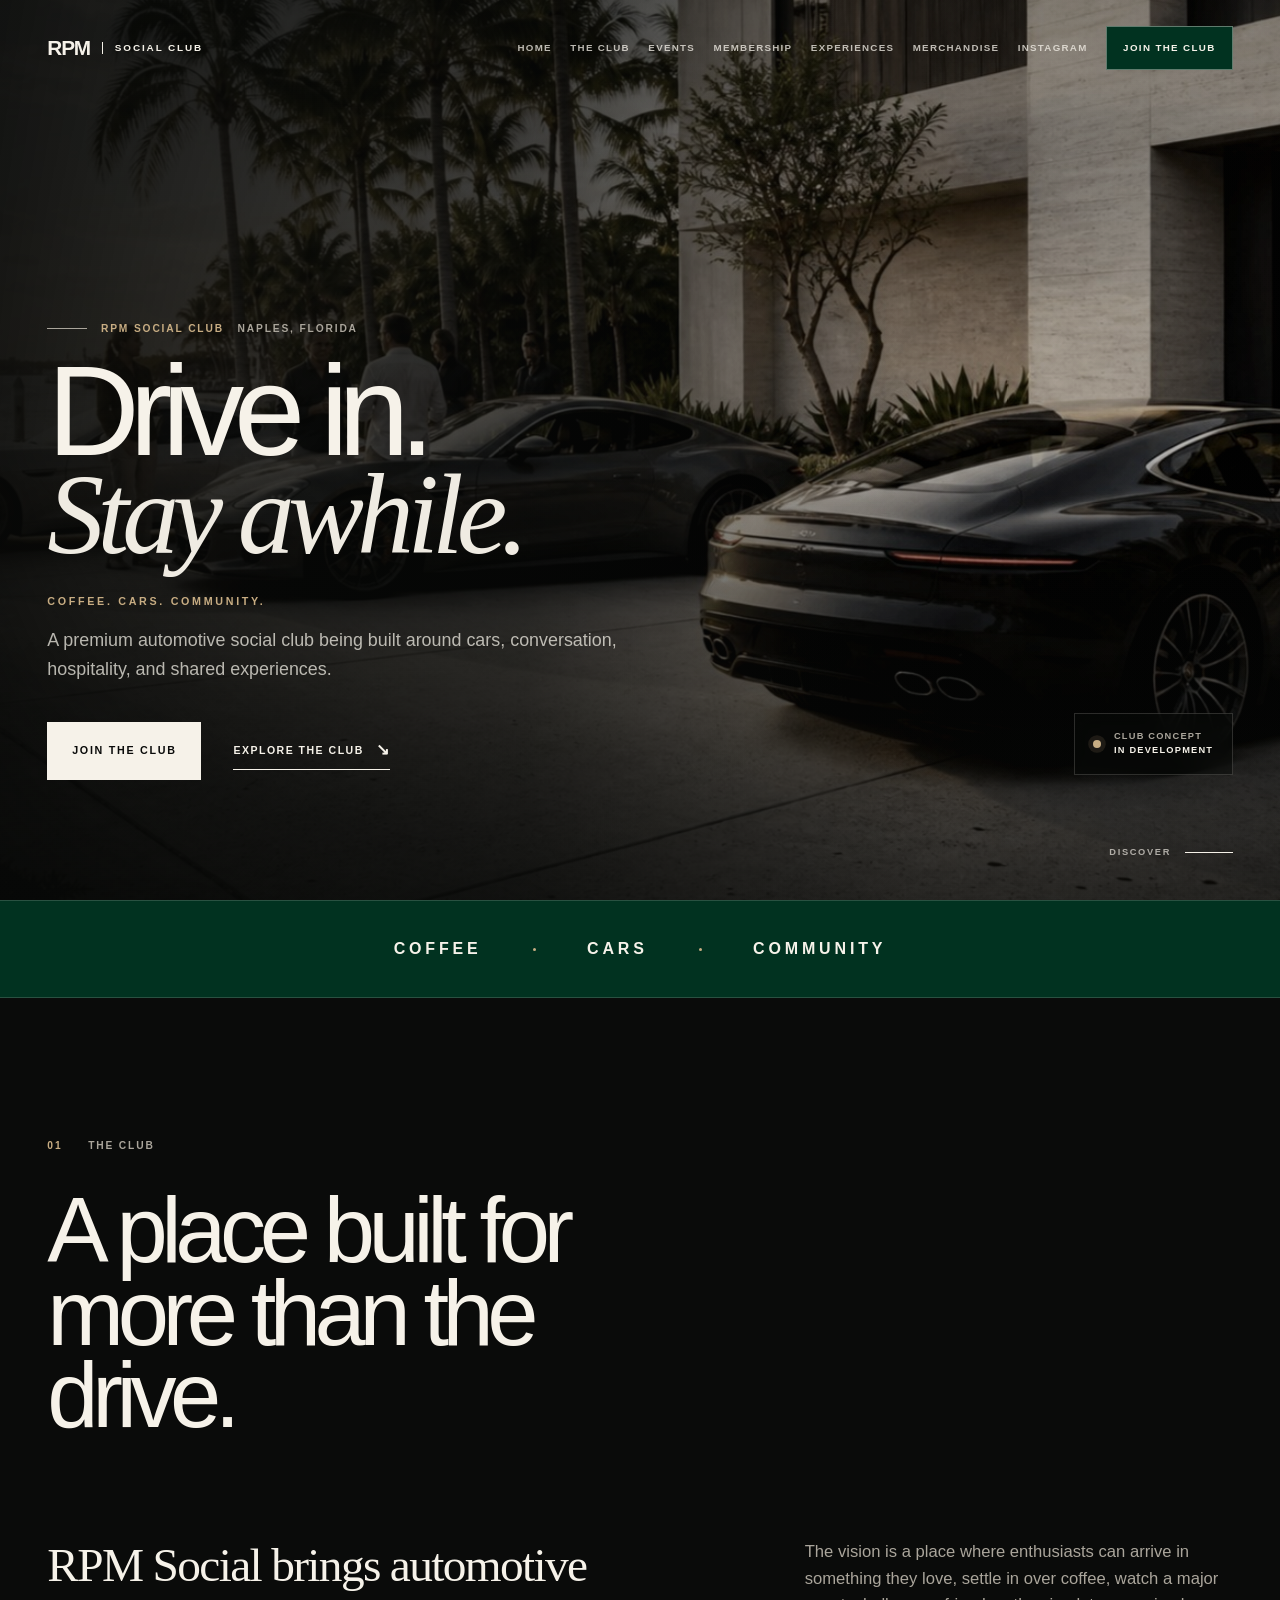
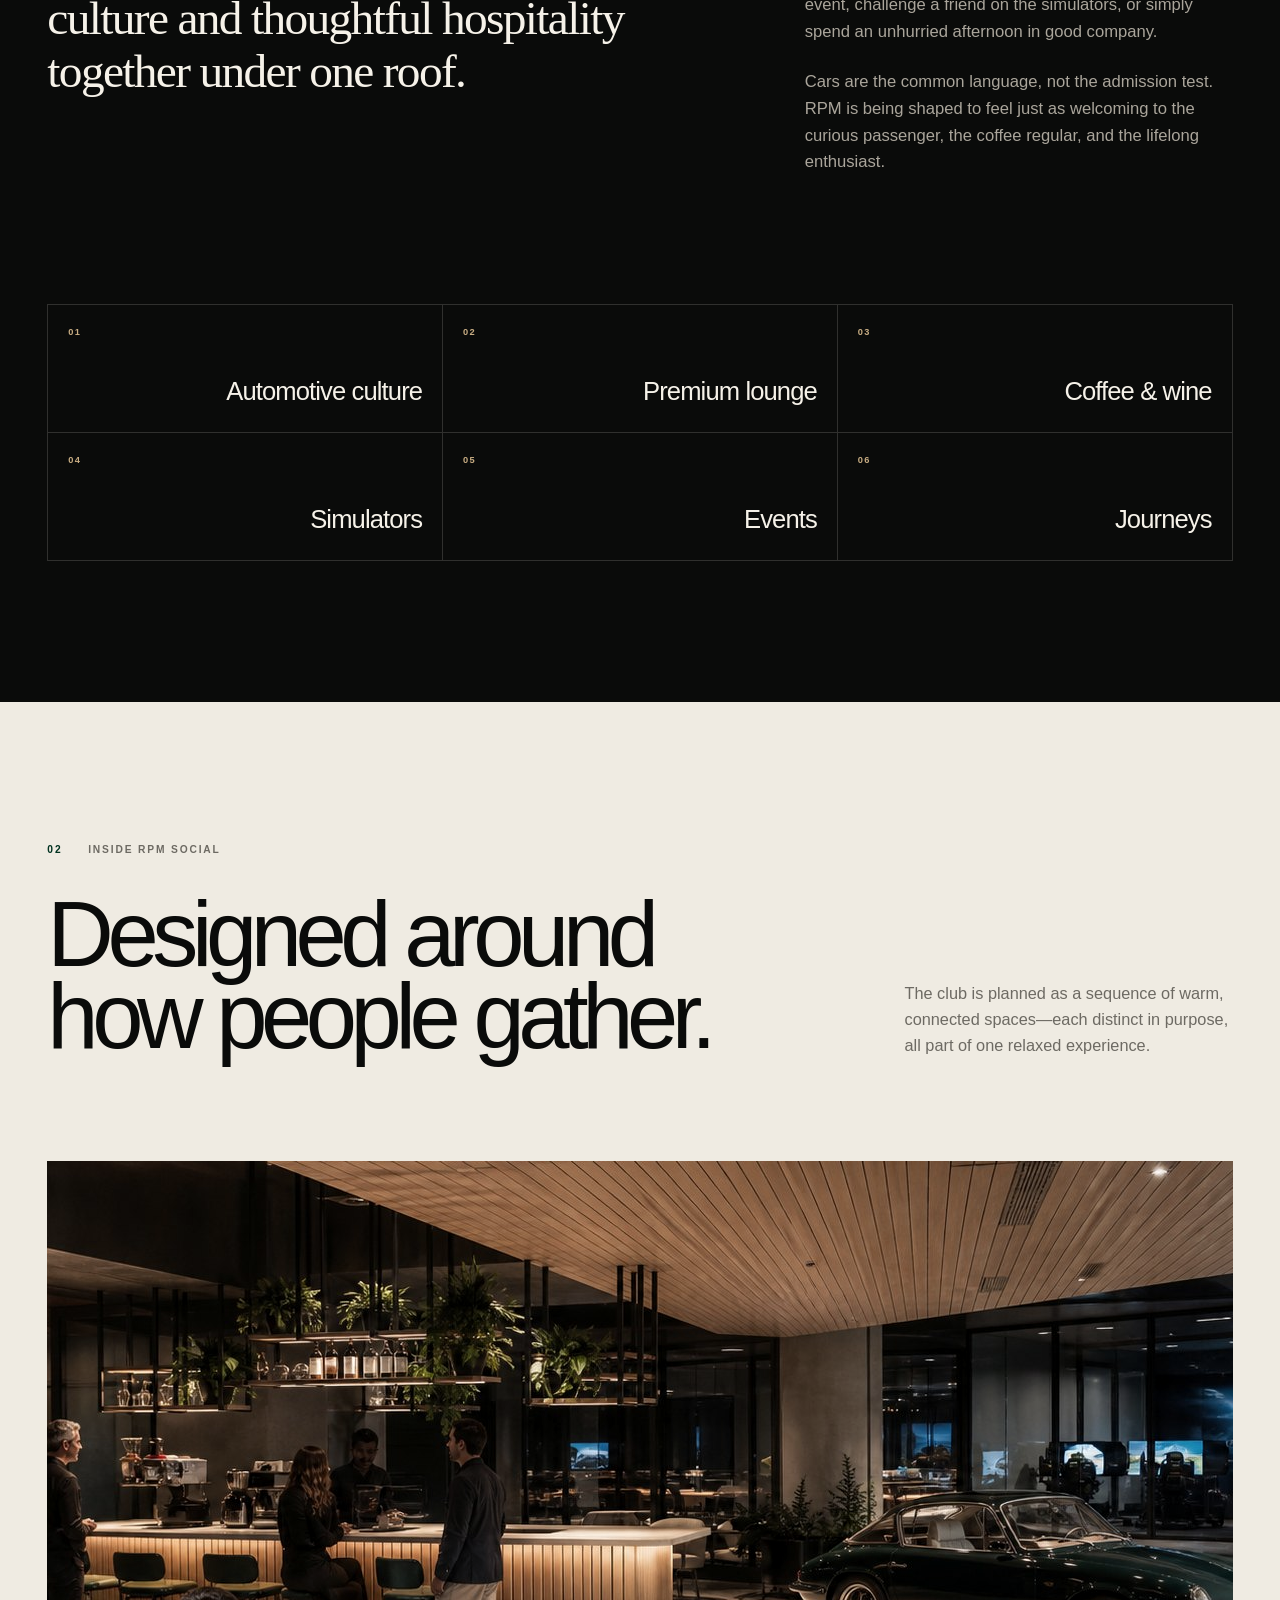
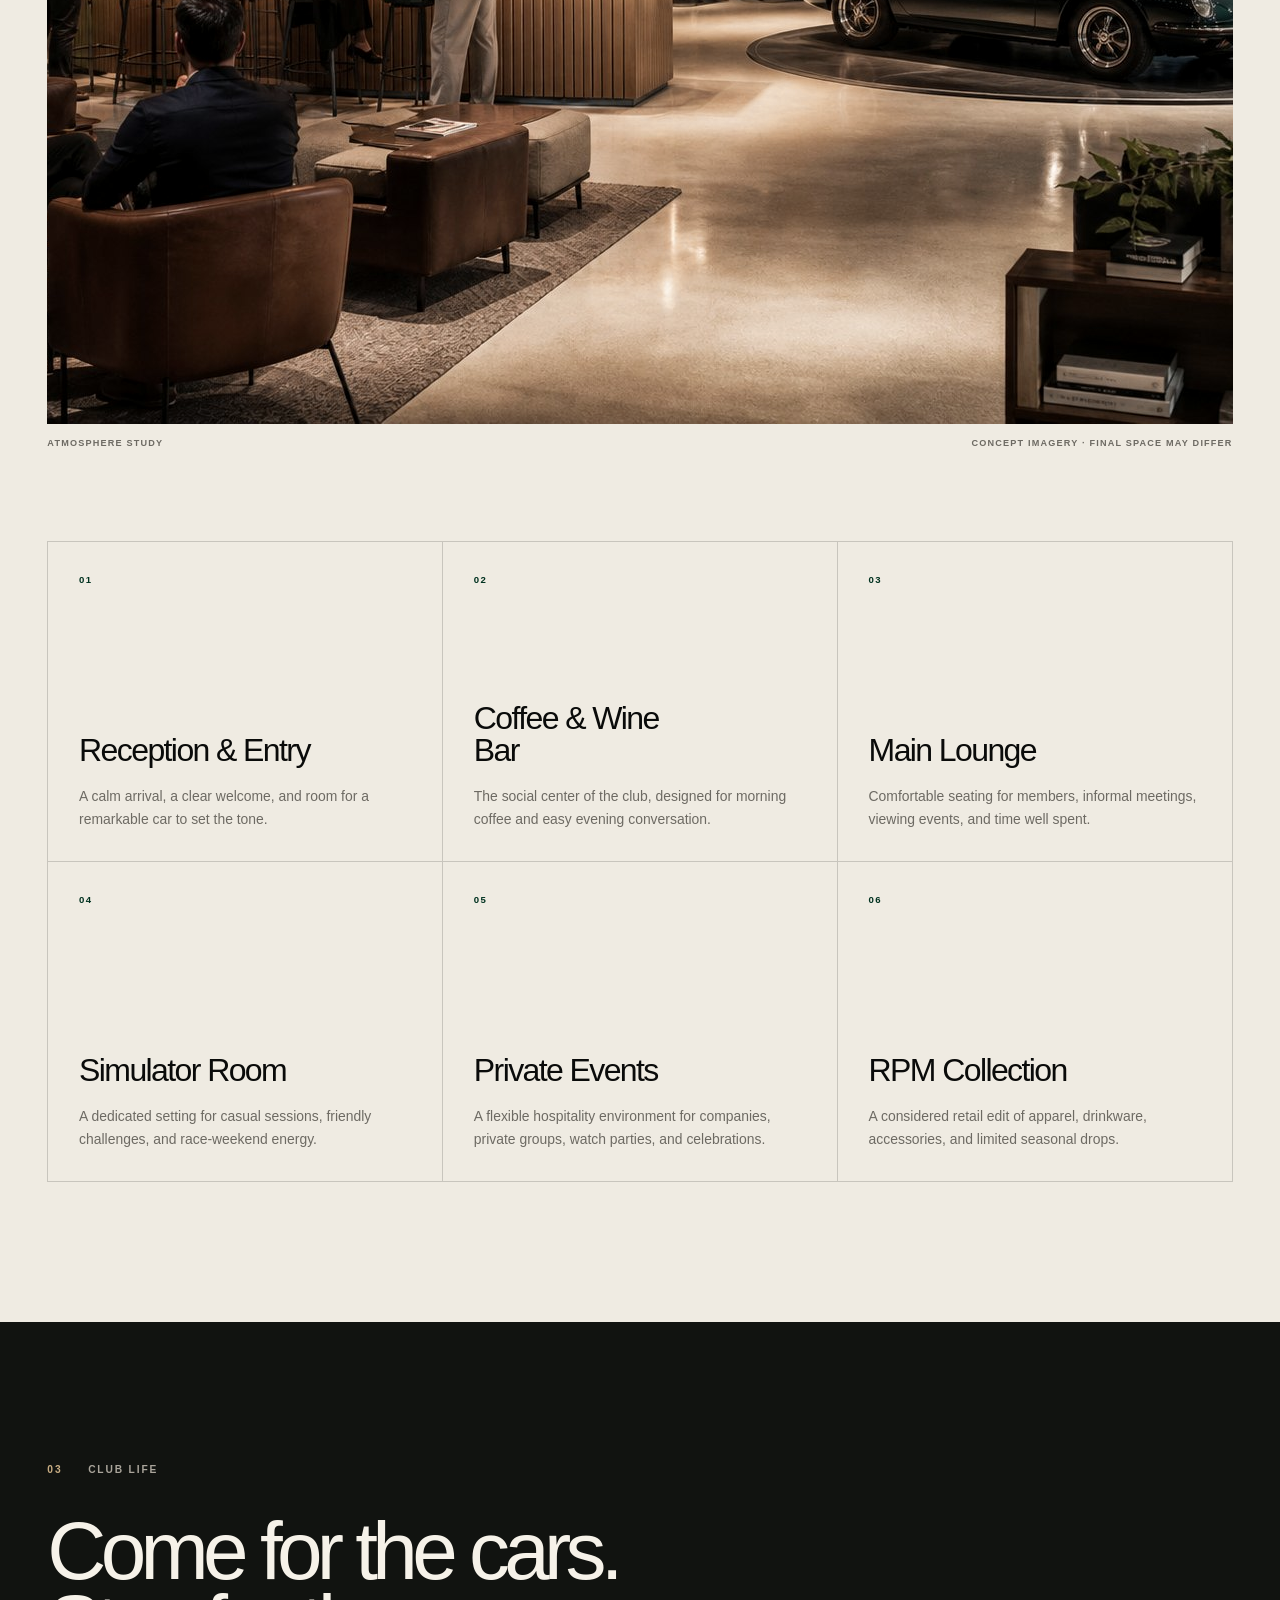
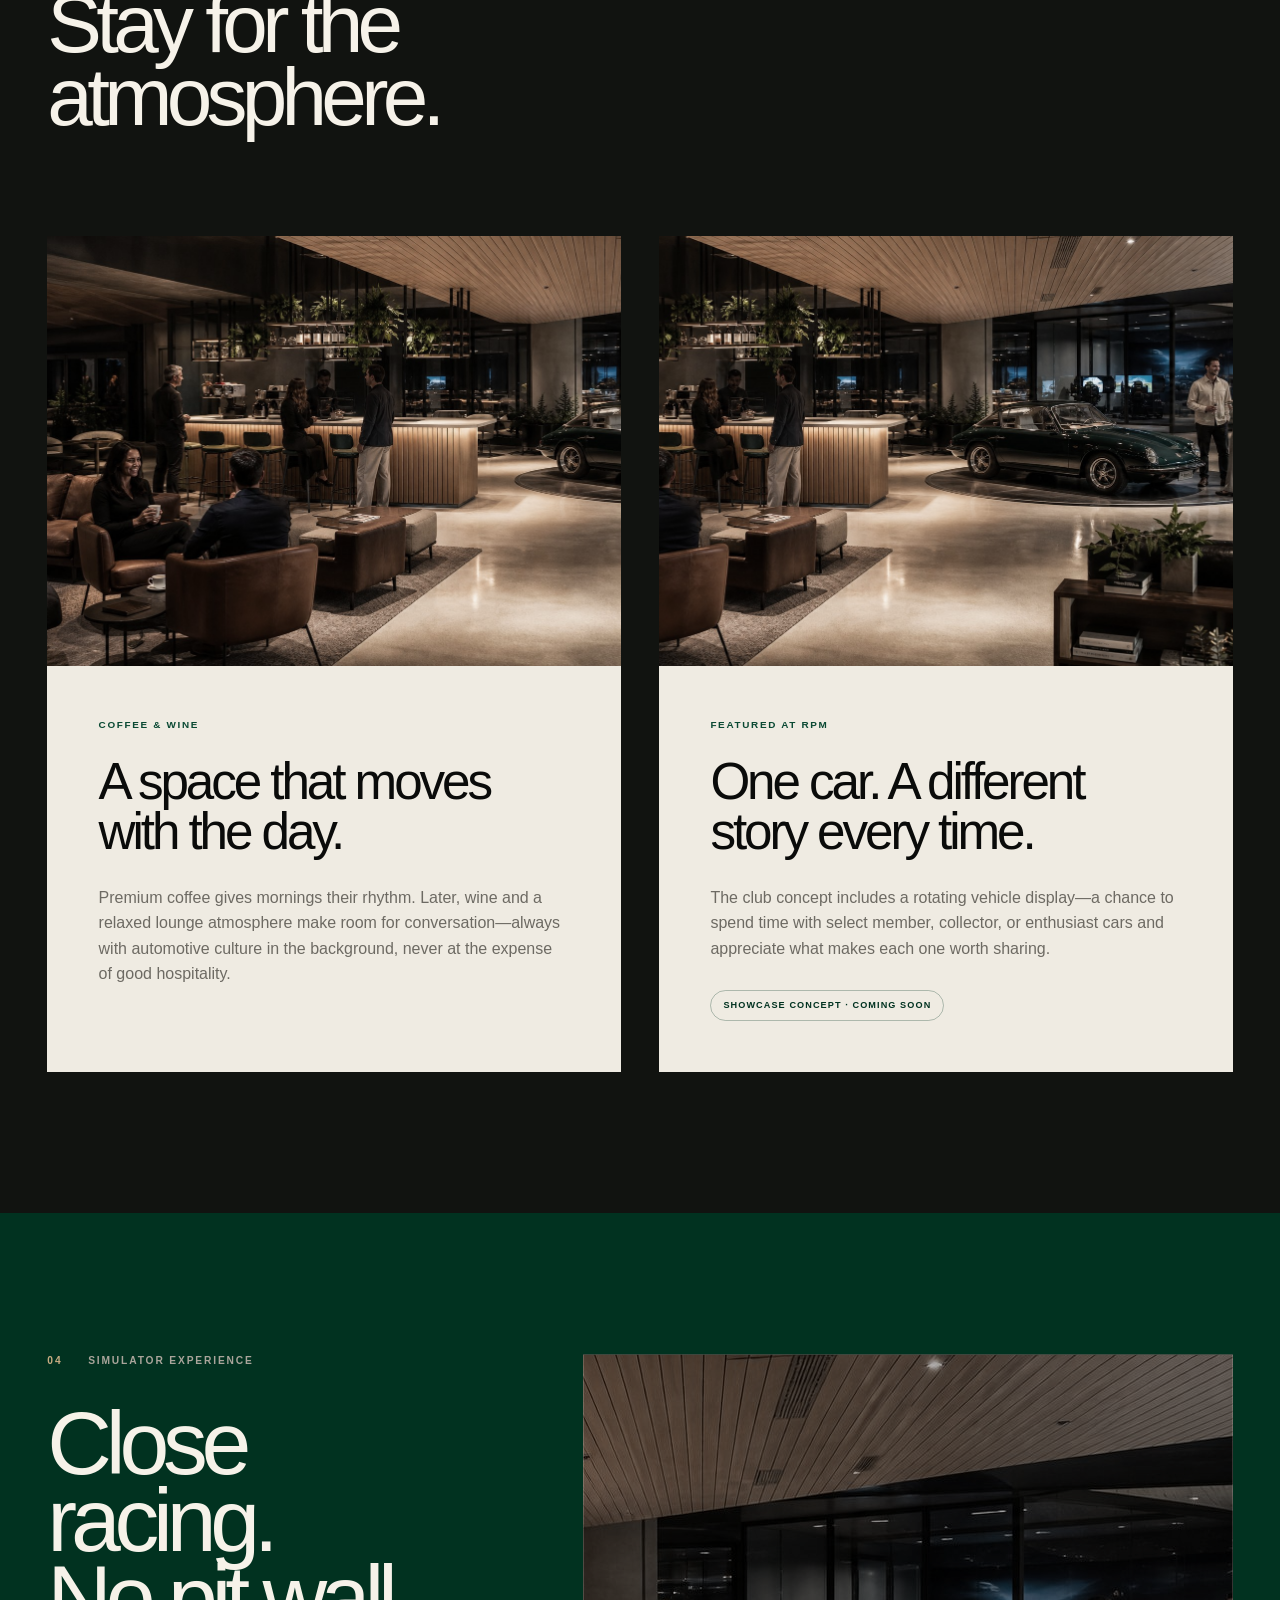
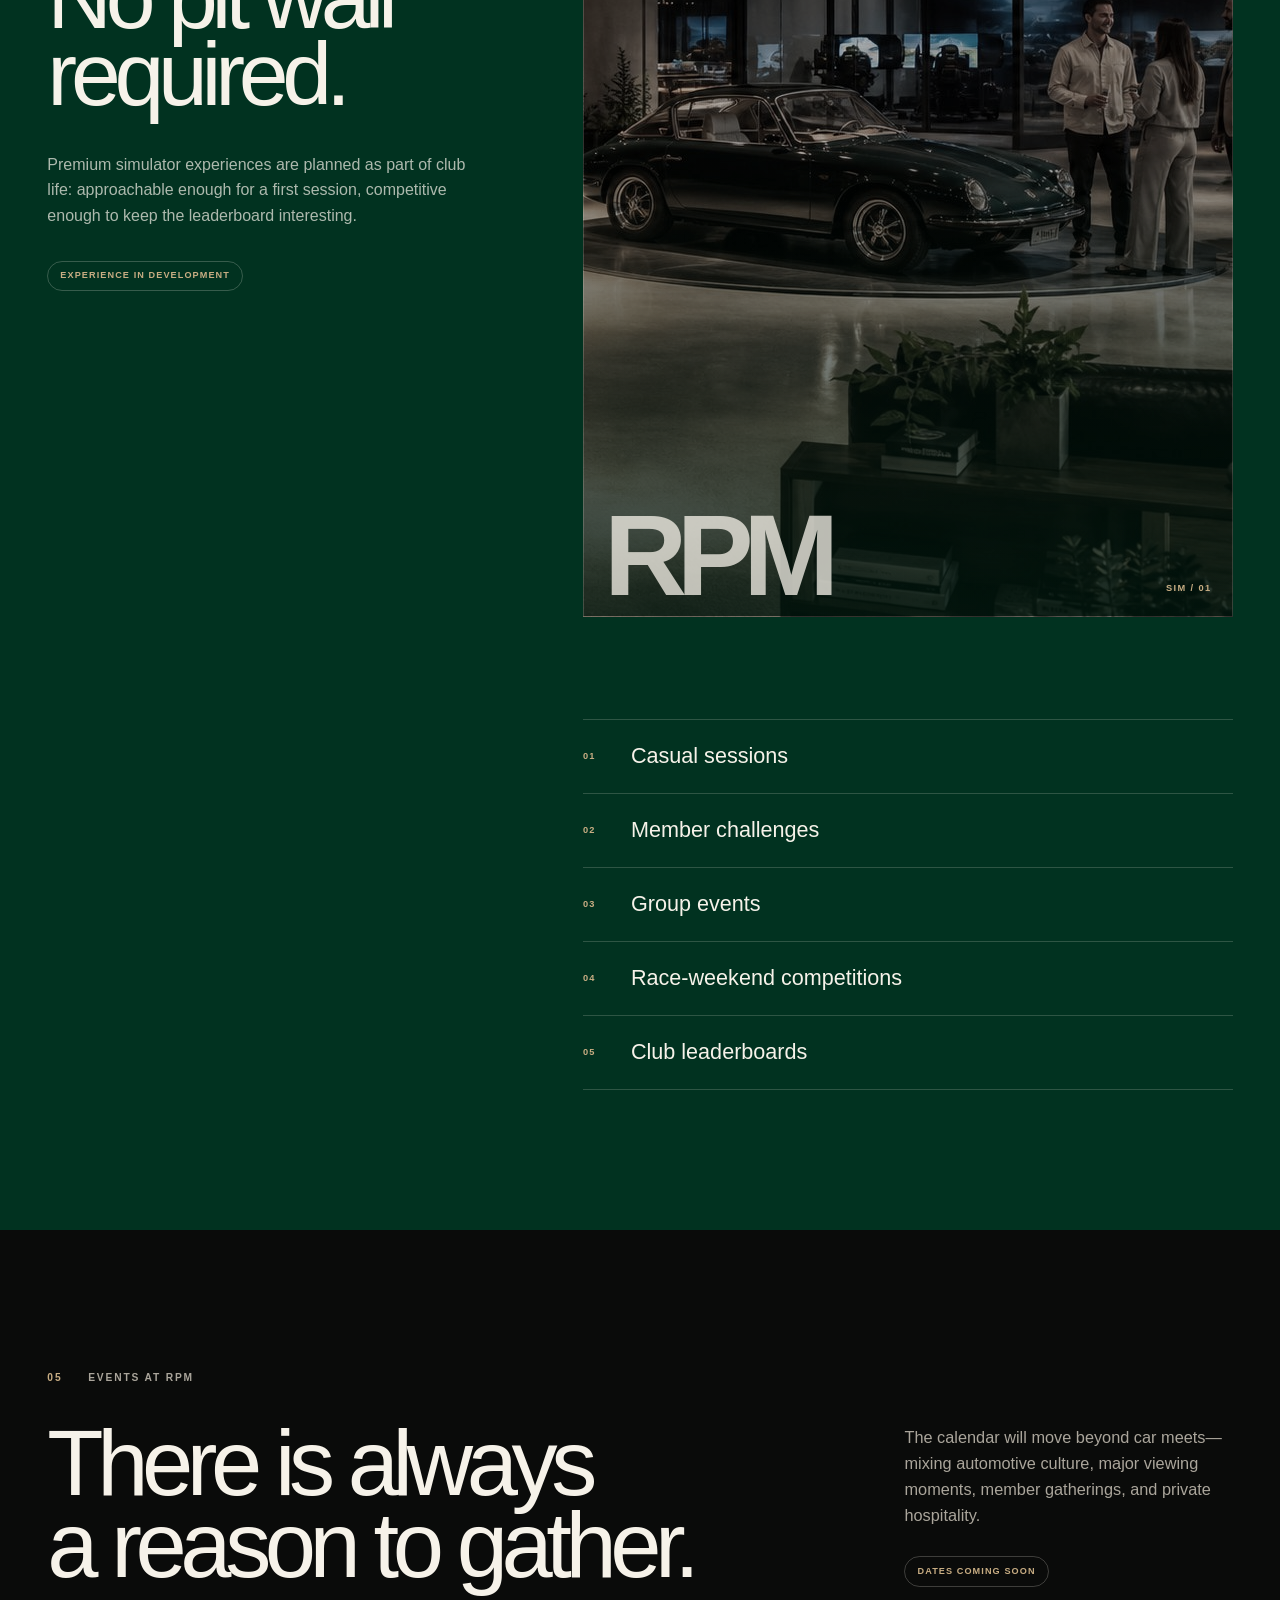
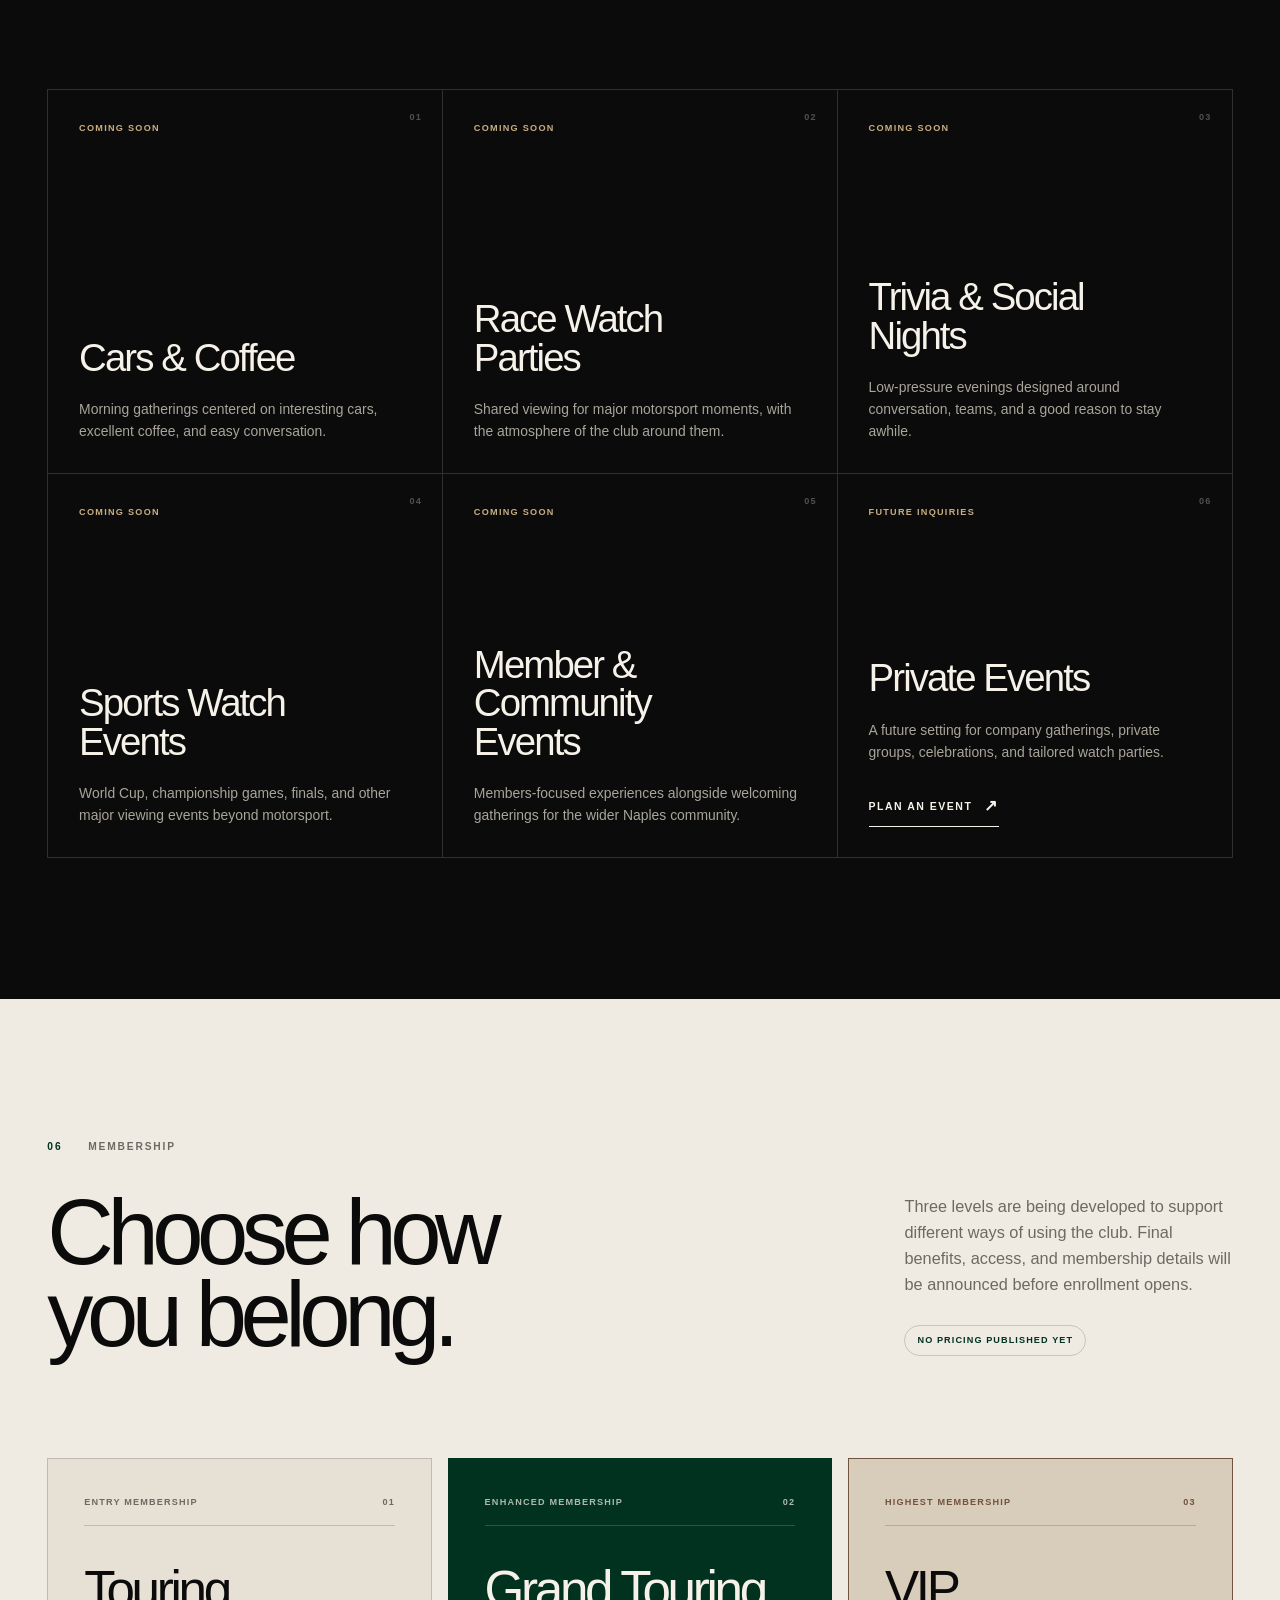
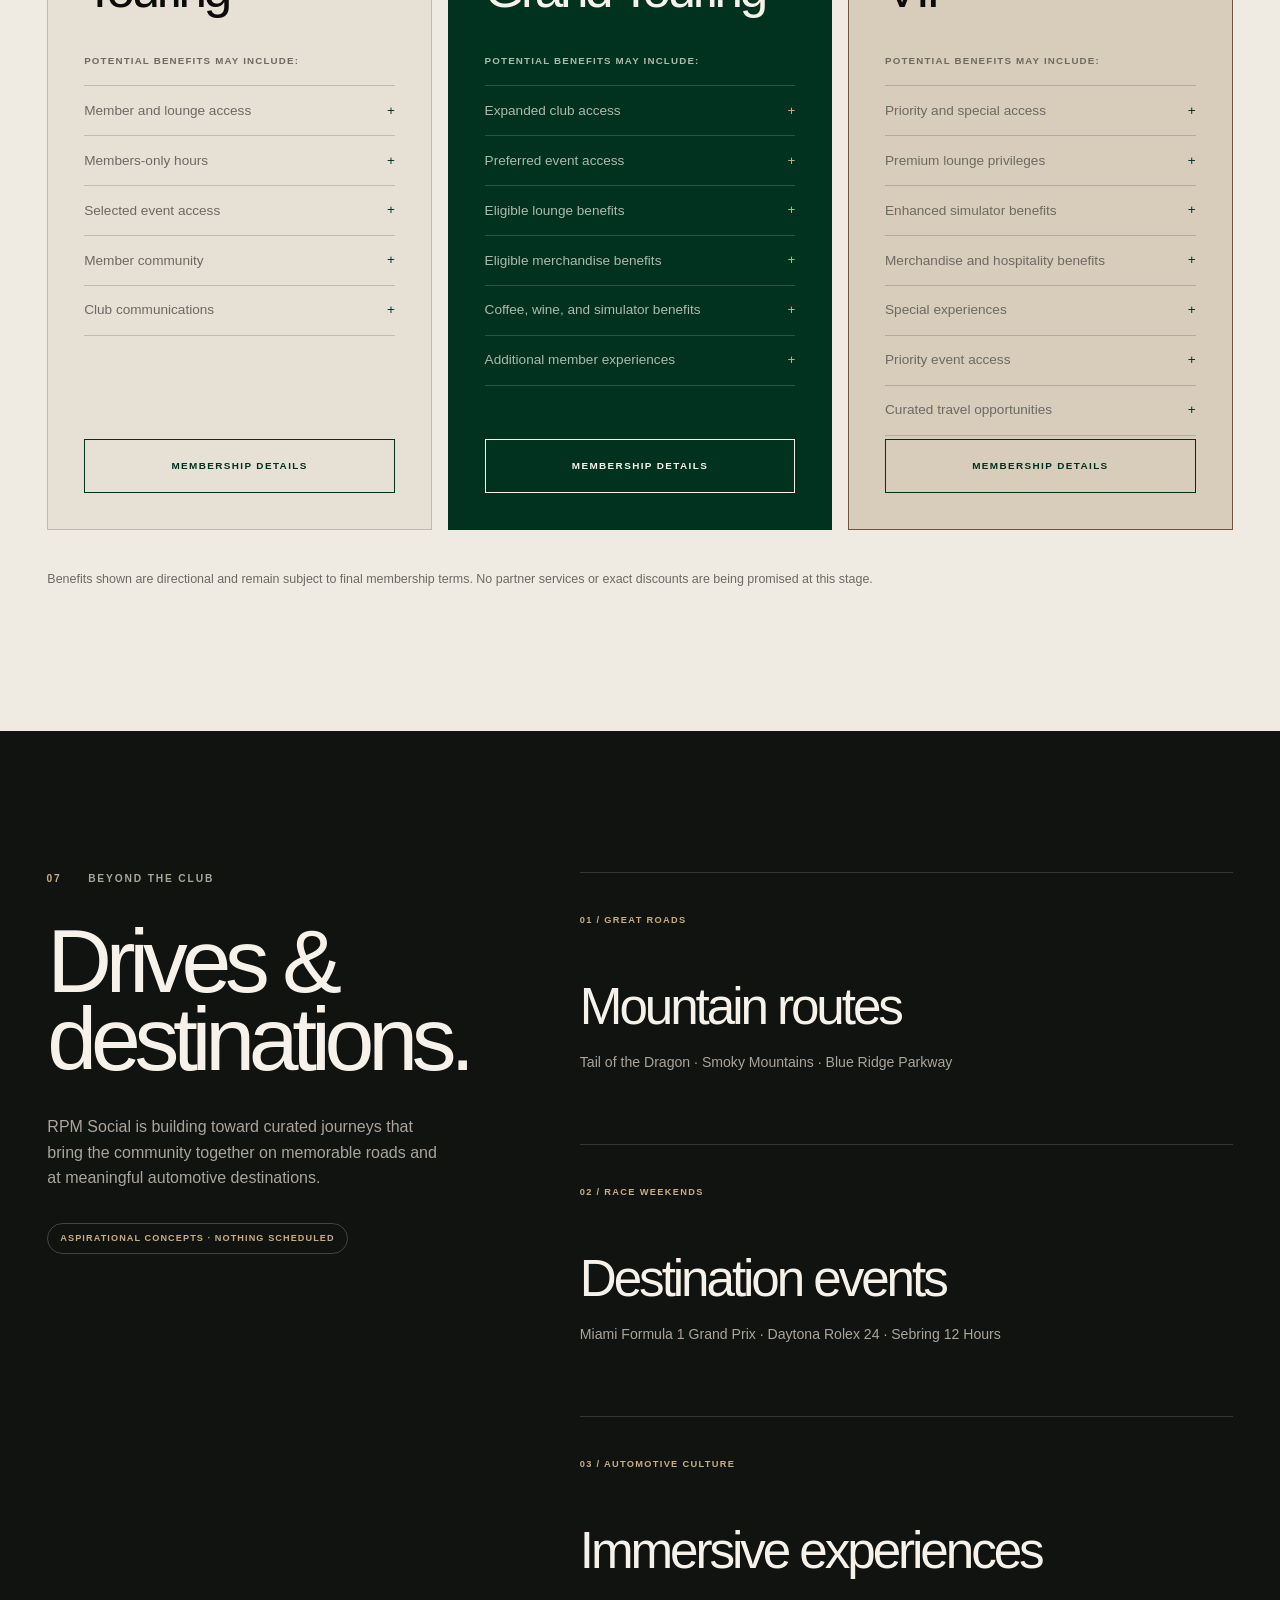
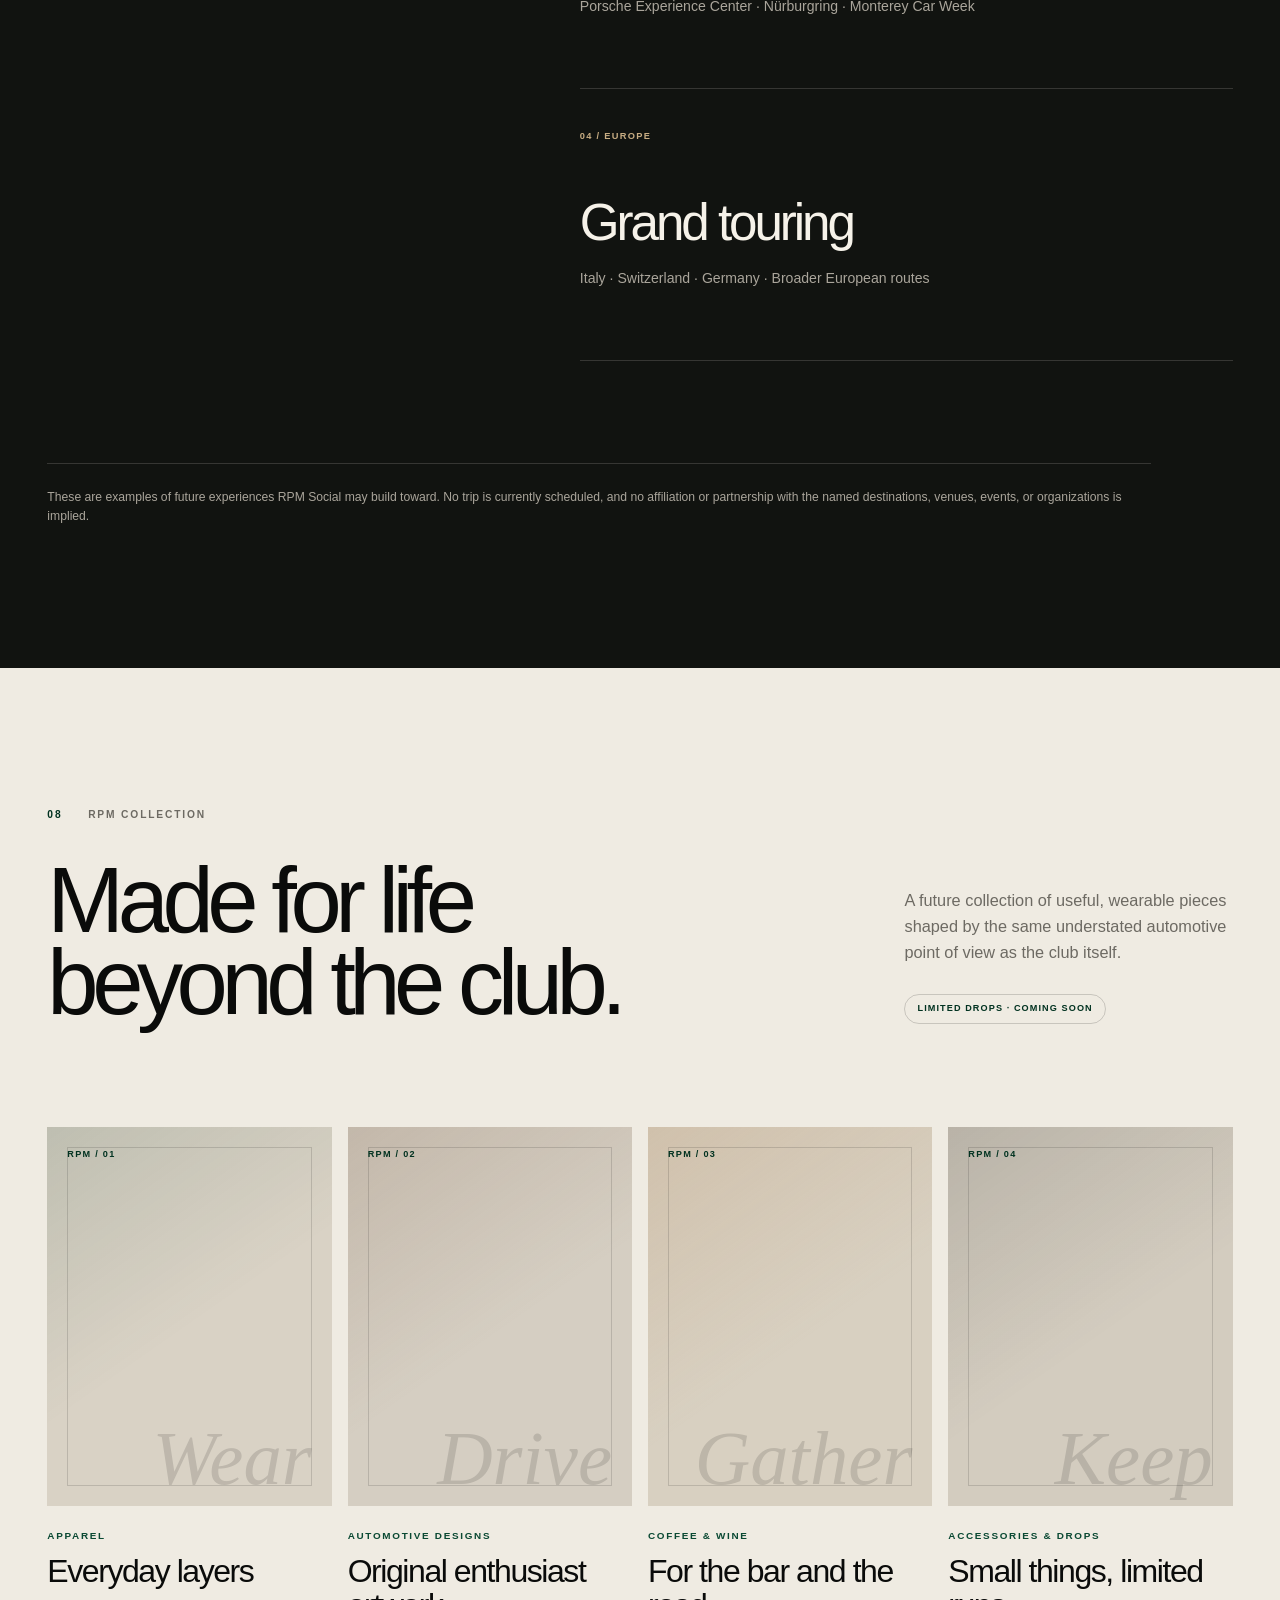
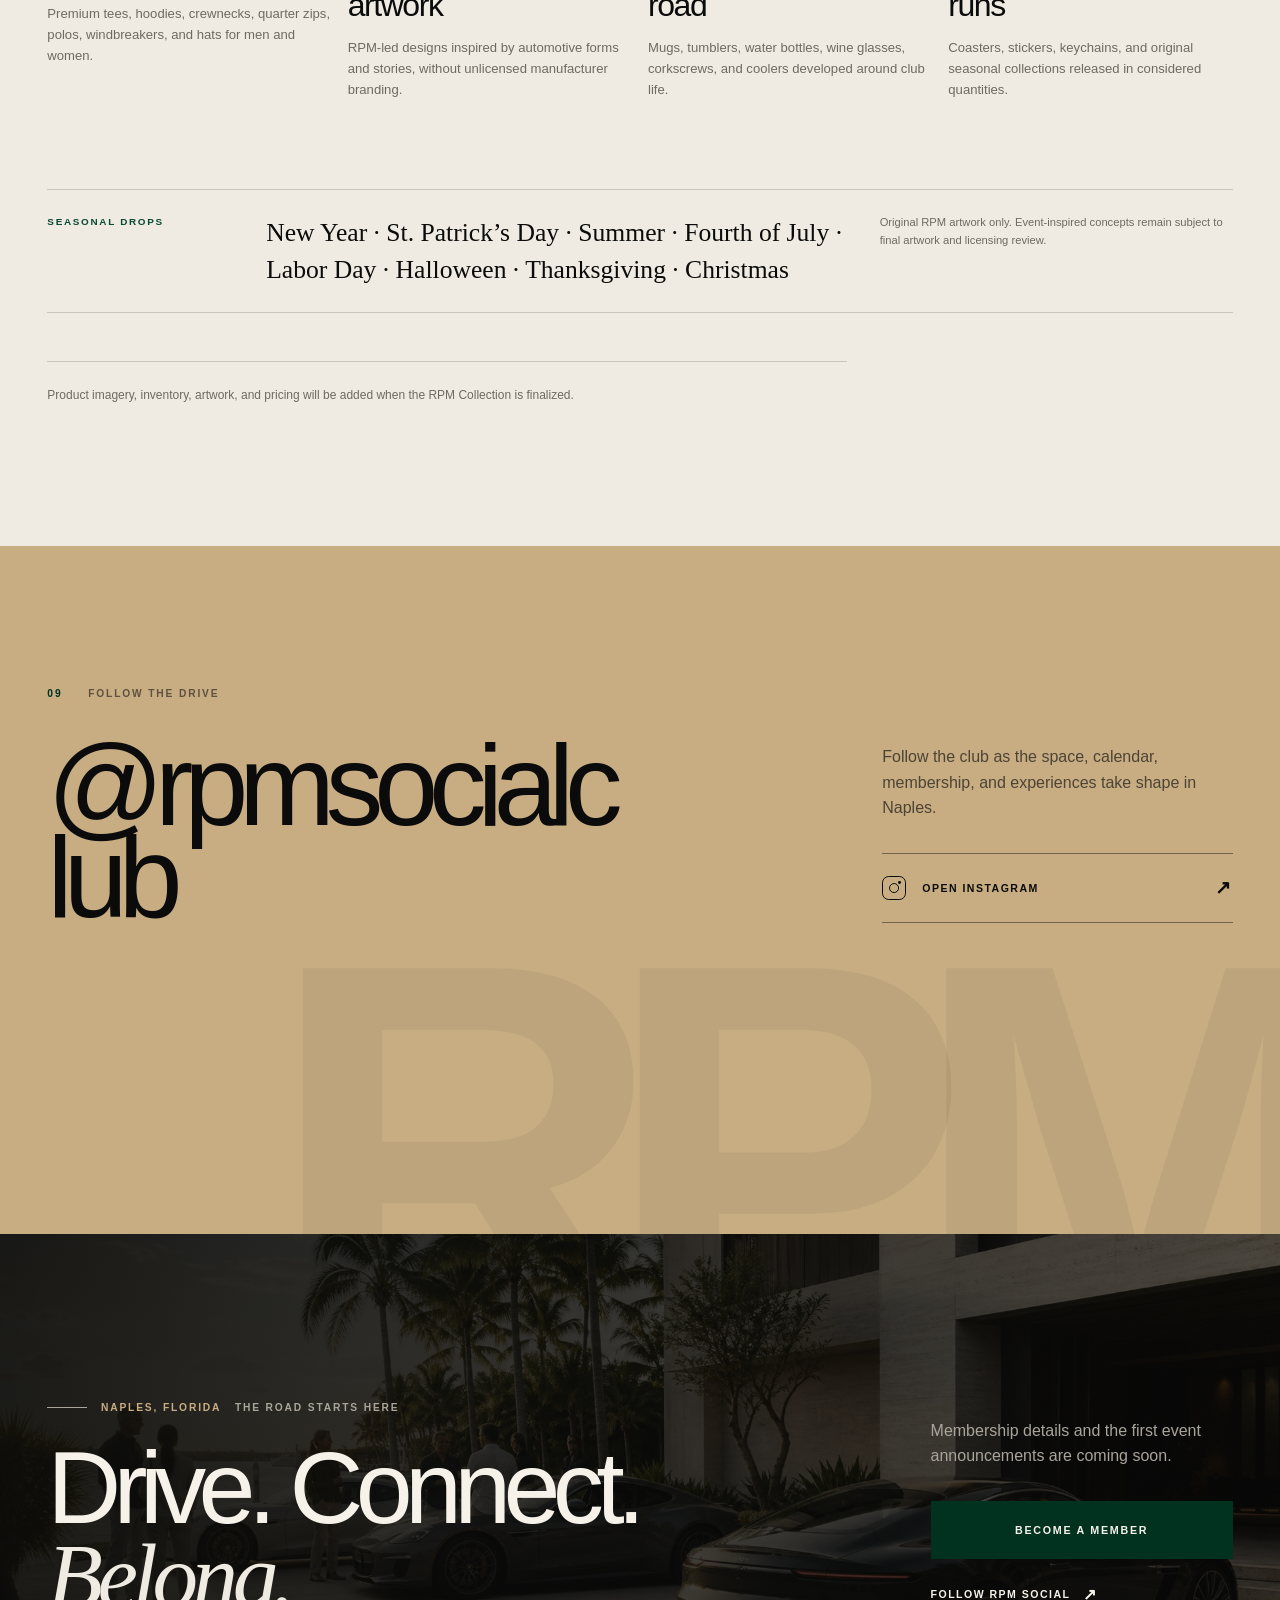
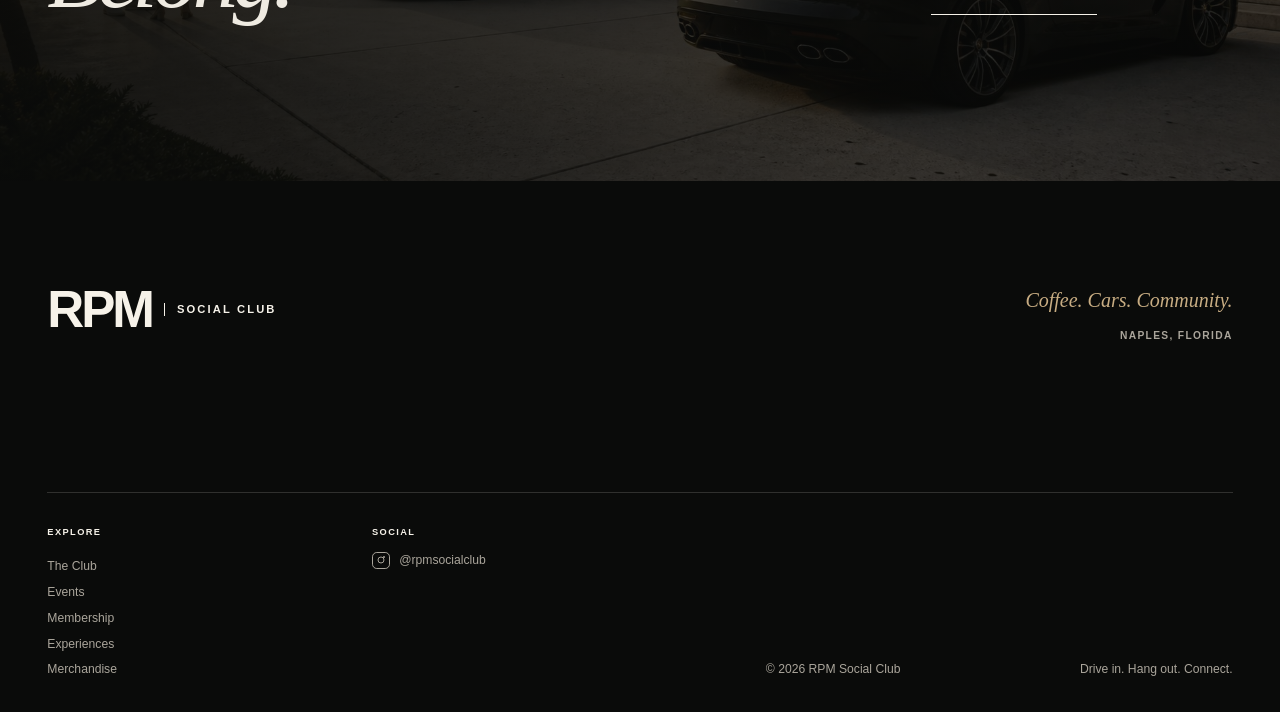
==== commit d9fa971e: "Update RPM Social Club website content and branding" ====
--- a/index.html
+++ b/index.html
@@ -3,10 +3,10 @@
 <head>
   <meta charset="utf-8">
   <meta name="viewport" content="width=device-width, initial-scale=1">
-  <meta name="theme-color" content="#0b0b0a">
-
-  <title>RPM Social Club | Naples Automotive Community</title>
-  <meta name="description" content="RPM Social Club brings automotive enthusiasts together through curated drives, gatherings, and memorable experiences in Naples and Southwest Florida.">
+  <meta name="theme-color" content="#013220">
+
+  <title>RPM Social Club | Naples Automotive Social Club</title>
+  <meta name="description" content="RPM Social Club is a premium automotive social club in Naples, Florida, built around coffee, cars, community, events, simulators, and curated experiences.">
   <meta name="author" content="RPM Social Club">
   <meta name="robots" content="index, follow">
   <link rel="canonical" href="https://rpmsocialclub.com/">
@@ -14,8 +14,8 @@
   <meta property="og:type" content="website">
   <meta property="og:locale" content="en_US">
   <meta property="og:site_name" content="RPM Social Club">
-  <meta property="og:title" content="RPM Social Club | A Club for the Road Ahead">
-  <meta property="og:description" content="Curated drives, considered gatherings, and a genuine automotive community in Naples, Florida.">
+  <meta property="og:title" content="RPM Social Club | Coffee. Cars. Community.">
+  <meta property="og:description" content="A premium automotive social club and lifestyle destination taking shape in Naples, Florida.">
   <meta property="og:url" content="https://rpmsocialclub.com/">
   <meta property="og:image" content="https://rpmsocialclub.com/assets/images/rpm-lifestyle-placeholder.jpg">
   <meta property="og:image:width" content="1888">
@@ -23,9 +23,14 @@
   <meta property="og:image:alt" content="An early-morning automotive gathering in Naples, Florida">
 
   <meta name="twitter:card" content="summary_large_image">
-  <meta name="twitter:title" content="RPM Social Club | A Club for the Road Ahead">
-  <meta name="twitter:description" content="Curated drives, considered gatherings, and a genuine automotive community in Naples, Florida.">
+  <meta name="twitter:title" content="RPM Social Club | Coffee. Cars. Community.">
+  <meta name="twitter:description" content="A premium automotive social club and lifestyle destination taking shape in Naples, Florida.">
   <meta name="twitter:image" content="https://rpmsocialclub.com/assets/images/rpm-lifestyle-placeholder.jpg">
+
+  <link rel="icon" href="assets/icons/favicon.ico" sizes="any">
+  <link rel="icon" type="image/png" sizes="32x32" href="assets/icons/favicon-32x32.png">
+  <link rel="icon" type="image/png" sizes="16x16" href="assets/icons/favicon-16x16.png">
+  <link rel="apple-touch-icon" sizes="180x180" href="assets/icons/apple-touch-icon.png">
 
   <link rel="stylesheet" href="css/styles.css">
   <script src="js/main.js" defer></script>
@@ -36,11 +41,11 @@
       "@type": "Organization",
       "name": "RPM Social Club",
       "url": "https://rpmsocialclub.com/",
-      "description": "A premium automotive social club connecting enthusiasts through curated drives, gatherings, events, and experiences.",
-      "areaServed": [
-        "Naples, Florida",
-        "Southwest Florida"
-      ]
+      "sameAs": [
+        "https://www.instagram.com/rpmsocialclub/"
+      ],
+      "description": "A premium automotive social club and lifestyle destination in development in Naples, Florida.",
+      "areaServed": "Naples, Florida"
     }
   </script>
 </head>
@@ -62,12 +67,20 @@
       </button>
 
       <nav class="nav__menu" id="site-navigation" aria-label="Primary navigation">
-        <a href="#about">About</a>
+        <a href="#top">Home</a>
+        <a href="#club">The Club</a>
         <a href="#events">Events</a>
-        <a href="#gallery">Gallery</a>
         <a href="#membership">Membership</a>
-        <a href="#instagram">Instagram</a>
-        <a class="nav__cta" href="#membership">Join the Club</a>
+        <a href="#experiences">Experiences</a>
+        <a href="#merchandise">Merchandise</a>
+        <a
+          class="nav__social"
+          href="https://www.instagram.com/rpmsocialclub/"
+          target="_blank"
+          rel="noopener noreferrer"
+          aria-label="RPM Social Club on Instagram (opens in a new tab)"
+        >Instagram</a>
+        <button class="nav__cta" type="button" data-dialog-mode="membership">Join the Club</button>
       </nav>
     </div>
   </header>
@@ -88,316 +101,542 @@
 
       <div class="shell hero__inner">
         <div class="hero__copy" data-reveal>
-          <p class="eyebrow"><span>Naples, Florida</span> Automotive culture, considered</p>
-          <h1 id="hero-title">A club for<br><em>the road ahead.</em></h1>
+          <p class="eyebrow"><span>RPM Social Club</span> Naples, Florida</p>
+          <h1 id="hero-title">Drive in.<br><em>Stay awhile.</em></h1>
+          <p class="hero__tagline">Coffee. Cars. Community.</p>
           <p class="hero__intro">
-            Curated drives, considered gatherings, and a community built around
-            everything that makes the journey worth taking.
+            A premium automotive social club being built around cars,
+            conversation, hospitality, and shared experiences.
           </p>
           <div class="hero__actions">
-            <a class="button button--light" href="#membership">Join the Club</a>
-            <a class="text-link text-link--light" href="#events">
-              Explore events <span aria-hidden="true">↘</span>
+            <button class="button button--light" type="button" data-dialog-mode="membership">Join the Club</button>
+            <a class="text-link text-link--light" href="#club">
+              Explore the Club <span aria-hidden="true">↘</span>
             </a>
           </div>
         </div>
 
-        <div class="hero__rail" aria-label="RPM Social Club focus">
-          <span>Cars</span>
-          <span>Community</span>
-          <span>Southwest Florida</span>
-        </div>
-      </div>
-
-      <a class="hero__scroll" href="#about" aria-label="Scroll to learn about RPM Social Club">
+        <div class="hero__aside" data-reveal>
+          <span class="status-dot" aria-hidden="true"></span>
+          <div>
+            <p>Club concept</p>
+            <strong>In development</strong>
+          </div>
+        </div>
+      </div>
+
+      <a class="hero__scroll" href="#club" aria-label="Explore RPM Social Club">
         <span>Discover</span>
         <span class="hero__scroll-line" aria-hidden="true"></span>
       </a>
     </section>
 
-    <section class="section about" id="about" aria-labelledby="about-title">
+    <div class="brand-line" aria-label="RPM Social Club brand statement">
+      <div class="shell brand-line__inner">
+        <span>Coffee</span><i aria-hidden="true"></i>
+        <span>Cars</span><i aria-hidden="true"></i>
+        <span>Community</span>
+      </div>
+    </div>
+
+    <section class="section club-intro" id="club" aria-labelledby="club-title">
       <div class="shell">
         <div class="section-heading" data-reveal>
           <p class="section-kicker"><span>01</span> The club</p>
-          <h2 id="about-title">It starts with cars.<br>It becomes much more.</h2>
-        </div>
-
-        <div class="about__grid">
-          <div class="about__lead" data-reveal>
+          <h2 id="club-title">A place built for<br>more than the drive.</h2>
+        </div>
+
+        <div class="editorial-grid">
+          <p class="editorial-grid__lead" data-reveal>
+            RPM Social brings automotive culture and thoughtful hospitality
+            together under one roof.
+          </p>
+          <div class="editorial-grid__body" data-reveal>
             <p>
-              RPM Social Club connects automotive enthusiasts through curated
-              drives, gatherings, events, and experiences across Naples and
-              Southwest Florida.
-            </p>
-          </div>
-
-          <div class="about__body" data-reveal>
-            <p>
-              We believe the best automotive culture is as much about people as
-              it is about machines. The club is a place to share the road,
-              discover new routes, meet interesting people, and make time for
-              experiences that stay with you.
+              The vision is a place where enthusiasts can arrive in something
+              they love, settle in over coffee, watch a major event, challenge
+              a friend on the simulators, or simply spend an unhurried afternoon
+              in good company.
             </p>
             <p>
-              No posturing. No velvet rope energy. Just a thoughtful community
-              with a genuine appreciation for cars, conversation, and the
-              places a good drive can take us.
+              Cars are the common language, not the admission test. RPM is being
+              shaped to feel just as welcoming to the curious passenger, the
+              coffee regular, and the lifelong enthusiast.
             </p>
-
-            <div class="about__locations" aria-label="Club locations">
-              <span>Naples</span>
-              <span>Southwest Florida</span>
+          </div>
+        </div>
+
+        <ul class="club-principles" aria-label="RPM Social Club experiences">
+          <li data-reveal><span>01</span>Automotive culture</li>
+          <li data-reveal><span>02</span>Premium lounge</li>
+          <li data-reveal><span>03</span>Coffee &amp; wine</li>
+          <li data-reveal><span>04</span>Simulators</li>
+          <li data-reveal><span>05</span>Events</li>
+          <li data-reveal><span>06</span>Journeys</li>
+        </ul>
+      </div>
+    </section>
+
+    <section class="section inside" id="inside" aria-labelledby="inside-title">
+      <div class="shell">
+        <div class="split-heading">
+          <div class="section-heading section-heading--dark" data-reveal>
+            <p class="section-kicker"><span>02</span> Inside RPM Social</p>
+            <h2 id="inside-title">Designed around<br>how people gather.</h2>
+          </div>
+          <p data-reveal>
+            The club is planned as a sequence of warm, connected spaces—each
+            distinct in purpose, all part of one relaxed experience.
+          </p>
+        </div>
+
+        <figure class="inside__image" data-reveal>
+          <img
+            src="assets/images/rpm-club-lounge-placeholder.jpg"
+            width="1823"
+            height="863"
+            loading="lazy"
+            decoding="async"
+            alt="Concept placeholder showing a warm automotive lounge with a coffee bar, social seating, featured vehicle, and simulator room"
+          >
+          <figcaption>
+            <span>Atmosphere study</span>
+            <span>Concept imagery · Final space may differ</span>
+          </figcaption>
+        </figure>
+
+        <ol class="space-grid">
+          <li data-reveal>
+            <span class="space-grid__number">01</span>
+            <h3>Reception &amp; Entry</h3>
+            <p>A calm arrival, a clear welcome, and room for a remarkable car to set the tone.</p>
+          </li>
+          <li data-reveal>
+            <span class="space-grid__number">02</span>
+            <h3>Coffee &amp; Wine Bar</h3>
+            <p>The social center of the club, designed for morning coffee and easy evening conversation.</p>
+          </li>
+          <li data-reveal>
+            <span class="space-grid__number">03</span>
+            <h3>Main Lounge</h3>
+            <p>Comfortable seating for members, informal meetings, viewing events, and time well spent.</p>
+          </li>
+          <li data-reveal>
+            <span class="space-grid__number">04</span>
+            <h3>Simulator Room</h3>
+            <p>A dedicated setting for casual sessions, friendly challenges, and race-weekend energy.</p>
+          </li>
+          <li data-reveal>
+            <span class="space-grid__number">05</span>
+            <h3>Private Events</h3>
+            <p>A flexible hospitality environment for companies, private groups, watch parties, and celebrations.</p>
+          </li>
+          <li data-reveal>
+            <span class="space-grid__number">06</span>
+            <h3>RPM Collection</h3>
+            <p>A considered retail edit of apparel, drinkware, accessories, and limited seasonal drops.</p>
+          </li>
+        </ol>
+      </div>
+    </section>
+
+    <section class="section club-life" aria-labelledby="club-life-title">
+      <div class="shell">
+        <div class="section-heading section-heading--compact" data-reveal>
+          <p class="section-kicker"><span>03</span> Club life</p>
+          <h2 id="club-life-title">Come for the cars.<br>Stay for the atmosphere.</h2>
+        </div>
+
+        <div class="feature-pair">
+          <article class="feature-story feature-story--coffee" data-reveal>
+            <div class="feature-story__media">
+              <img
+                src="assets/images/rpm-club-lounge-placeholder.jpg"
+                width="1823"
+                height="863"
+                loading="lazy"
+                decoding="async"
+                alt="Concept placeholder of the RPM Social coffee and wine bar"
+              >
             </div>
-          </div>
-        </div>
-
-        <blockquote class="about__quote" data-reveal>
-          <p>“The road is better when the company is good.”</p>
-          <footer>— The idea behind RPM</footer>
-        </blockquote>
+            <div class="feature-story__copy">
+              <p class="card-label">Coffee &amp; Wine</p>
+              <h3>A space that moves with the day.</h3>
+              <p>
+                Premium coffee gives mornings their rhythm. Later, wine and a
+                relaxed lounge atmosphere make room for conversation—always
+                with automotive culture in the background, never at the expense
+                of good hospitality.
+              </p>
+            </div>
+          </article>
+
+          <article class="feature-story feature-story--vehicle" data-reveal>
+            <div class="feature-story__media">
+              <img
+                src="assets/images/rpm-club-lounge-placeholder.jpg"
+                width="1823"
+                height="863"
+                loading="lazy"
+                decoding="async"
+                alt="Concept placeholder of an enthusiast vehicle displayed inside RPM Social"
+              >
+            </div>
+            <div class="feature-story__copy">
+              <p class="card-label">Featured at RPM</p>
+              <h3>One car. A different story every time.</h3>
+              <p>
+                The club concept includes a rotating vehicle display—a chance
+                to spend time with select member, collector, or enthusiast cars
+                and appreciate what makes each one worth sharing.
+              </p>
+              <span class="quiet-badge">Showcase concept · Coming soon</span>
+            </div>
+          </article>
+        </div>
+      </div>
+    </section>
+
+    <section class="section simulator" id="simulators" aria-labelledby="simulator-title">
+      <div class="shell simulator__grid">
+        <div class="simulator__copy" data-reveal>
+          <p class="section-kicker"><span>04</span> Simulator experience</p>
+          <h2 id="simulator-title">Close racing.<br>No pit wall required.</h2>
+          <p>
+            Premium simulator experiences are planned as part of club life:
+            approachable enough for a first session, competitive enough to
+            keep the leaderboard interesting.
+          </p>
+          <span class="quiet-badge quiet-badge--light">Experience in development</span>
+        </div>
+
+        <div class="simulator__visual" data-reveal>
+          <img
+            src="assets/images/rpm-club-lounge-placeholder.jpg"
+            width="1823"
+            height="863"
+            loading="lazy"
+            decoding="async"
+            alt="Concept placeholder showing simulators through the glass of the RPM Social lounge"
+          >
+          <div class="simulator__overlay" aria-hidden="true">
+            <span>RPM</span>
+            <small>SIM / 01</small>
+          </div>
+        </div>
+
+        <ul class="simulator__formats" data-reveal>
+          <li><span>01</span>Casual sessions</li>
+          <li><span>02</span>Member challenges</li>
+          <li><span>03</span>Group events</li>
+          <li><span>04</span>Race-weekend competitions</li>
+          <li><span>05</span>Club leaderboards</li>
+        </ul>
       </div>
     </section>
 
     <section class="section events" id="events" aria-labelledby="events-title">
       <div class="shell">
-        <div class="events__intro">
-          <div class="section-heading section-heading--compact" data-reveal>
-            <p class="section-kicker"><span>02</span> What’s next</p>
-            <h2 id="events-title">Upcoming<br>gatherings.</h2>
-          </div>
-          <p class="events__note" data-reveal>
-            Our calendar is taking shape. Event details and dates will be
-            announced as each experience is confirmed.
+        <div class="split-heading">
+          <div class="section-heading" data-reveal>
+            <p class="section-kicker"><span>05</span> Events at RPM</p>
+            <h2 id="events-title">There is always<br>a reason to gather.</h2>
+          </div>
+          <div class="split-heading__copy" data-reveal>
+            <p>
+              The calendar will move beyond car meets—mixing automotive
+              culture, major viewing moments, member gatherings, and private
+              hospitality.
+            </p>
+            <span class="quiet-badge quiet-badge--light">Dates coming soon</span>
+          </div>
+        </div>
+
+        <div class="event-grid">
+          <article data-reveal>
+            <p class="event-grid__status">Coming Soon</p>
+            <span class="event-grid__number">01</span>
+            <h3>Cars &amp; Coffee</h3>
+            <p>Morning gatherings centered on interesting cars, excellent coffee, and easy conversation.</p>
+          </article>
+          <article data-reveal>
+            <p class="event-grid__status">Coming Soon</p>
+            <span class="event-grid__number">02</span>
+            <h3>Race Watch Parties</h3>
+            <p>Shared viewing for major motorsport moments, with the atmosphere of the club around them.</p>
+          </article>
+          <article data-reveal>
+            <p class="event-grid__status">Coming Soon</p>
+            <span class="event-grid__number">03</span>
+            <h3>Trivia &amp; Social Nights</h3>
+            <p>Low-pressure evenings designed around conversation, teams, and a good reason to stay awhile.</p>
+          </article>
+          <article data-reveal>
+            <p class="event-grid__status">Coming Soon</p>
+            <span class="event-grid__number">04</span>
+            <h3>Sports Watch Events</h3>
+            <p>World Cup, championship games, finals, and other major viewing events beyond motorsport.</p>
+          </article>
+          <article data-reveal>
+            <p class="event-grid__status">Coming Soon</p>
+            <span class="event-grid__number">05</span>
+            <h3>Member &amp; Community Events</h3>
+            <p>Members-focused experiences alongside welcoming gatherings for the wider Naples community.</p>
+          </article>
+          <article data-reveal>
+            <p class="event-grid__status">Future Inquiries</p>
+            <span class="event-grid__number">06</span>
+            <h3>Private Events</h3>
+            <p>A future setting for company gatherings, private groups, celebrations, and tailored watch parties.</p>
+            <button class="text-button" type="button" data-dialog-mode="event">Plan an event <span aria-hidden="true">↗</span></button>
+          </article>
+        </div>
+      </div>
+    </section>
+
+    <section class="section membership" id="membership" aria-labelledby="membership-title">
+      <div class="shell">
+        <div class="membership__heading">
+          <div class="section-heading section-heading--dark" data-reveal>
+            <p class="section-kicker"><span>06</span> Membership</p>
+            <h2 id="membership-title">Choose how<br>you belong.</h2>
+          </div>
+          <div data-reveal>
+            <p>
+              Three levels are being developed to support different ways of
+              using the club. Final benefits, access, and membership details
+              will be announced before enrollment opens.
+            </p>
+            <span class="quiet-badge quiet-badge--dark">No pricing published yet</span>
+          </div>
+        </div>
+
+        <div class="tier-grid">
+          <article class="tier-card" data-reveal>
+            <header>
+              <p>Entry membership</p>
+              <span>01</span>
+            </header>
+            <h3>Touring</h3>
+            <p class="tier-card__note">Potential benefits may include:</p>
+            <ul>
+              <li>Member and lounge access</li>
+              <li>Members-only hours</li>
+              <li>Selected event access</li>
+              <li>Member community</li>
+              <li>Club communications</li>
+            </ul>
+            <button class="tier-card__button" type="button" data-dialog-mode="membership">Membership details</button>
+          </article>
+
+          <article class="tier-card tier-card--gt" data-reveal>
+            <header>
+              <p>Enhanced membership</p>
+              <span>02</span>
+            </header>
+            <h3>Grand Touring</h3>
+            <p class="tier-card__note">Potential benefits may include:</p>
+            <ul>
+              <li>Expanded club access</li>
+              <li>Preferred event access</li>
+              <li>Eligible lounge benefits</li>
+              <li>Eligible merchandise benefits</li>
+              <li>Coffee, wine, and simulator benefits</li>
+              <li>Additional member experiences</li>
+            </ul>
+            <button class="tier-card__button" type="button" data-dialog-mode="membership">Membership details</button>
+          </article>
+
+          <article class="tier-card tier-card--vip" data-reveal>
+            <header>
+              <p>Highest membership</p>
+              <span>03</span>
+            </header>
+            <h3>VIP</h3>
+            <p class="tier-card__note">Potential benefits may include:</p>
+            <ul>
+              <li>Priority and special access</li>
+              <li>Premium lounge privileges</li>
+              <li>Enhanced simulator benefits</li>
+              <li>Merchandise and hospitality benefits</li>
+              <li>Special experiences</li>
+              <li>Priority event access</li>
+              <li>Curated travel opportunities</li>
+            </ul>
+            <button class="tier-card__button" type="button" data-dialog-mode="membership">Membership details</button>
+          </article>
+        </div>
+
+        <p class="membership__disclaimer" data-reveal>
+          Benefits shown are directional and remain subject to final membership terms.
+          No partner services or exact discounts are being promised at this stage.
+        </p>
+      </div>
+    </section>
+
+    <section class="section journeys" id="experiences" aria-labelledby="journeys-title">
+      <div class="shell">
+        <div class="journeys__layout">
+          <div class="journeys__intro" data-reveal>
+            <p class="section-kicker"><span>07</span> Beyond the club</p>
+            <h2 id="journeys-title">Drives &amp;<br>destinations.</h2>
+            <p>
+              RPM Social is building toward curated journeys that bring the
+              community together on memorable roads and at meaningful
+              automotive destinations.
+            </p>
+            <span class="quiet-badge quiet-badge--light">Aspirational concepts · Nothing scheduled</span>
+          </div>
+
+          <div class="journey-list">
+            <article data-reveal>
+              <span>01 / Great roads</span>
+              <h3>Mountain routes</h3>
+              <p>Tail of the Dragon · Smoky Mountains · Blue Ridge Parkway</p>
+            </article>
+            <article data-reveal>
+              <span>02 / Race weekends</span>
+              <h3>Destination events</h3>
+              <p>Miami Formula 1 Grand Prix · Daytona Rolex 24 · Sebring 12 Hours</p>
+            </article>
+            <article data-reveal>
+              <span>03 / Automotive culture</span>
+              <h3>Immersive experiences</h3>
+              <p>Porsche Experience Center · Nürburgring · Monterey Car Week</p>
+            </article>
+            <article data-reveal>
+              <span>04 / Europe</span>
+              <h3>Grand touring</h3>
+              <p>Italy · Switzerland · Germany · Broader European routes</p>
+            </article>
+          </div>
+        </div>
+
+        <p class="journeys__disclaimer" data-reveal>
+          These are examples of future experiences RPM Social may build toward.
+          No trip is currently scheduled, and no affiliation or partnership with
+          the named destinations, venues, events, or organizations is implied.
+        </p>
+      </div>
+    </section>
+
+    <section class="section merchandise" id="merchandise" aria-labelledby="merchandise-title">
+      <div class="shell">
+        <div class="split-heading">
+          <div class="section-heading section-heading--dark" data-reveal>
+            <p class="section-kicker"><span>08</span> RPM Collection</p>
+            <h2 id="merchandise-title">Made for life<br>beyond the club.</h2>
+          </div>
+          <div class="split-heading__copy" data-reveal>
+            <p>
+              A future collection of useful, wearable pieces shaped by the same
+              understated automotive point of view as the club itself.
+            </p>
+            <span class="quiet-badge quiet-badge--dark">Limited drops · Coming soon</span>
+          </div>
+        </div>
+
+        <div class="collection-grid">
+          <article data-reveal>
+            <div class="collection-grid__visual" role="img" aria-label="Placeholder for RPM Social apparel photography">
+              <span>RPM / 01</span>
+              <strong>Wear</strong>
+            </div>
+            <p class="card-label">Apparel</p>
+            <h3>Everyday layers</h3>
+            <p>Premium tees, hoodies, crewnecks, quarter zips, polos, windbreakers, and hats for men and women.</p>
+          </article>
+          <article data-reveal>
+            <div class="collection-grid__visual" role="img" aria-label="Placeholder for RPM Social automotive artwork photography">
+              <span>RPM / 02</span>
+              <strong>Drive</strong>
+            </div>
+            <p class="card-label">Automotive designs</p>
+            <h3>Original enthusiast artwork</h3>
+            <p>RPM-led designs inspired by automotive forms and stories, without unlicensed manufacturer branding.</p>
+          </article>
+          <article data-reveal>
+            <div class="collection-grid__visual" role="img" aria-label="Placeholder for RPM Social drinkware photography">
+              <span>RPM / 03</span>
+              <strong>Gather</strong>
+            </div>
+            <p class="card-label">Coffee &amp; Wine</p>
+            <h3>For the bar and the road</h3>
+            <p>Mugs, tumblers, water bottles, wine glasses, corkscrews, and coolers developed around club life.</p>
+          </article>
+          <article data-reveal>
+            <div class="collection-grid__visual" role="img" aria-label="Placeholder for RPM Social accessories photography">
+              <span>RPM / 04</span>
+              <strong>Keep</strong>
+            </div>
+            <p class="card-label">Accessories &amp; drops</p>
+            <h3>Small things, limited runs</h3>
+            <p>Coasters, stickers, keychains, and original seasonal collections released in considered quantities.</p>
+          </article>
+        </div>
+
+        <div class="seasonal-strip" data-reveal>
+          <p class="card-label">Seasonal drops</p>
+          <p>
+            New Year · St. Patrick’s Day · Summer · Fourth of July · Labor Day ·
+            Halloween · Thanksgiving · Christmas
           </p>
-        </div>
-
-        <div class="event-list">
-          <article class="event-row" data-reveal>
-            <p class="event-row__date">Coming Soon</p>
-            <div class="event-row__main">
-              <h3>Cars &amp; Coffee</h3>
-              <p>Morning gathering</p>
-            </div>
-            <p class="event-row__place">Naples, Florida</p>
-            <span class="event-row__arrow" aria-hidden="true">↗</span>
-          </article>
-
-          <article class="event-row" data-reveal>
-            <p class="event-row__date">Coming Soon</p>
-            <div class="event-row__main">
-              <h3>Sunset Drive</h3>
-              <p>Evening drive</p>
-            </div>
-            <p class="event-row__place">Southwest Florida</p>
-            <span class="event-row__arrow" aria-hidden="true">↗</span>
-          </article>
-
-          <article class="event-row" data-reveal>
-            <p class="event-row__date">Coming Soon</p>
-            <div class="event-row__main">
-              <h3>RPM Social</h3>
-              <p>Club gathering</p>
-            </div>
-            <p class="event-row__place">Naples, Florida</p>
-            <span class="event-row__arrow" aria-hidden="true">↗</span>
-          </article>
-
-          <article class="event-row" data-reveal>
-            <p class="event-row__date">Coming Soon</p>
-            <div class="event-row__main">
-              <h3>Weekend Drive</h3>
-              <p>Curated route</p>
-            </div>
-            <p class="event-row__place">Southwest Florida</p>
-            <span class="event-row__arrow" aria-hidden="true">↗</span>
-          </article>
-        </div>
-      </div>
-    </section>
-
-    <section class="section experience" aria-labelledby="experience-title">
-      <div class="shell">
-        <div class="experience__top">
-          <div class="section-heading section-heading--dark" data-reveal>
-            <p class="section-kicker"><span>03</span> The experience</p>
-            <h2 id="experience-title">The things<br>that connect us.</h2>
-          </div>
-          <p class="experience__copy" data-reveal>
-            From the first turn of the key to the last conversation of the
-            evening, RPM is built around a shared experience of the road.
+          <span>
+            Original RPM artwork only. Event-inspired concepts remain subject
+            to final artwork and licensing review.
+          </span>
+        </div>
+
+        <p class="collection-note" data-reveal>
+          Product imagery, inventory, artwork, and pricing will be added when
+          the RPM Collection is finalized.
+        </p>
+      </div>
+    </section>
+
+    <section class="section social" id="instagram" aria-labelledby="social-title">
+      <div class="shell social__inner">
+        <div data-reveal>
+          <p class="section-kicker"><span>09</span> Follow the drive</p>
+          <h2 id="social-title">@rpmsocialclub</h2>
+        </div>
+        <div class="social__copy" data-reveal>
+          <p>
+            Follow the club as the space, calendar, membership, and experiences
+            take shape in Naples.
           </p>
-        </div>
-
-        <ol class="pillars">
-          <li data-reveal>
-            <span class="pillars__number">01</span>
-            <h3>Cars</h3>
-            <p>Every era, every story, and the details that make each car personal.</p>
-          </li>
-          <li data-reveal>
-            <span class="pillars__number">02</span>
-            <h3>Community</h3>
-            <p>Real connections, easy conversation, and a welcoming circle of enthusiasts.</p>
-          </li>
-          <li data-reveal>
-            <span class="pillars__number">03</span>
-            <h3>Driving</h3>
-            <p>Considered routes that turn an ordinary morning into something memorable.</p>
-          </li>
-          <li data-reveal>
-            <span class="pillars__number">04</span>
-            <h3>Experiences</h3>
-            <p>Gatherings shaped with intention, from coffee at dawn to weekends away.</p>
-          </li>
-          <li data-reveal>
-            <span class="pillars__number">05</span>
-            <h3>Southwest Florida</h3>
-            <p>Naples is home. The roads and destinations around it are ours to explore.</p>
-          </li>
-        </ol>
-      </div>
-    </section>
-
-    <section class="section gallery" id="gallery" aria-labelledby="gallery-title">
-      <div class="shell">
-        <div class="gallery__heading">
-          <div class="section-heading section-heading--compact" data-reveal>
-            <p class="section-kicker"><span>04</span> From the road</p>
-            <h2 id="gallery-title">Life<br>in motion.</h2>
-          </div>
-          <p data-reveal>
-            A future home for moments from the road, the people who join us,
-            and the details worth stopping for.
-          </p>
-        </div>
-
-        <!-- These local placeholders can be replaced one-for-one with club photography. -->
-        <div class="gallery-grid">
-          <figure class="gallery-card gallery-card--wide" data-reveal>
-            <div class="gallery-card__media">
-              <img
-                src="assets/images/rpm-lifestyle-placeholder.jpg"
-                width="1888"
-                height="833"
-                loading="lazy"
-                decoding="async"
-                alt="Automotive enthusiasts gathering by the water in warm morning light"
-              >
-            </div>
-            <figcaption><span>Morning arrivals</span><span>Naples</span></figcaption>
-          </figure>
-
-          <figure class="gallery-card gallery-card--portrait" data-reveal>
-            <div class="gallery-card__media">
-              <img
-                src="assets/images/rpm-lifestyle-placeholder.jpg"
-                width="1888"
-                height="833"
-                loading="lazy"
-                decoding="async"
-                alt="Performance car detail at a refined coastal gathering"
-              >
-            </div>
-            <figcaption><span>The machines</span><span>Details</span></figcaption>
-          </figure>
-
-          <figure class="gallery-card gallery-card--placeholder" data-reveal>
-            <div class="gallery-card__media" role="img" aria-label="Placeholder for future group drive photography">
-              <span class="gallery-card__index">03</span>
-              <span class="gallery-card__placeholder-label">Photography placeholder</span>
-            </div>
-            <figcaption><span>On the road</span><span>Southwest Florida</span></figcaption>
-          </figure>
-
-          <figure class="gallery-card gallery-card--portrait gallery-card--crop-left" data-reveal>
-            <div class="gallery-card__media">
-              <img
-                src="assets/images/rpm-lifestyle-placeholder.jpg"
-                width="1888"
-                height="833"
-                loading="lazy"
-                decoding="async"
-                alt="Friends in conversation at an early-morning automotive event"
-              >
-            </div>
-            <figcaption><span>Good company</span><span>Community</span></figcaption>
-          </figure>
-
-          <figure class="gallery-card gallery-card--placeholder gallery-card--warm" data-reveal>
-            <div class="gallery-card__media" role="img" aria-label="Placeholder for future sunset drive photography">
-              <span class="gallery-card__index">05</span>
-              <span class="gallery-card__placeholder-label">Photography placeholder</span>
-            </div>
-            <figcaption><span>Last light</span><span>Sunset drive</span></figcaption>
-          </figure>
-        </div>
-      </div>
-    </section>
-
-    <section class="membership" id="membership" aria-labelledby="membership-title">
-      <div class="membership__media" aria-hidden="true">
-        <img
-          src="assets/images/rpm-lifestyle-placeholder.jpg"
-          width="1888"
-          height="833"
-          loading="lazy"
-          decoding="async"
-          alt=""
-        >
-      </div>
-      <div class="membership__veil" aria-hidden="true"></div>
-
-      <div class="shell membership__inner">
-        <div class="membership__copy" data-reveal>
-          <p class="section-kicker"><span>05</span> Membership</p>
-          <h2 id="membership-title">Bring your<br>story to RPM.</h2>
-          <p>
-            Join a community created for people who enjoy the cars, the drive,
-            and everything that happens around them.
-          </p>
-
-          <button
-            class="button button--light"
-            type="button"
-            data-membership-button
-            aria-controls="membership-status"
-            aria-expanded="false"
+          <a
+            class="social-link"
+            href="https://www.instagram.com/rpmsocialclub/"
+            target="_blank"
+            rel="noopener noreferrer"
           >
-            Join RPM Social Club
-          </button>
-          <p class="membership__status" id="membership-status" role="status" tabindex="-1" hidden>
-            Membership inquiries are opening soon. Check back for the next update.
-          </p>
-        </div>
-
-        <ul class="membership__benefits" data-reveal>
-          <li>Curated events</li>
-          <li>Group drives</li>
-          <li>Automotive community</li>
-          <li>Social gatherings</li>
-          <li>Special experiences</li>
-        </ul>
-      </div>
-    </section>
-
-    <section class="section instagram" id="instagram" aria-labelledby="instagram-title">
-      <div class="shell instagram__inner">
+            <span class="instagram-icon" aria-hidden="true"><i></i></span>
+            Open Instagram
+            <span aria-hidden="true">↗</span>
+          </a>
+        </div>
+      </div>
+      <p class="social__watermark" aria-hidden="true">RPM</p>
+    </section>
+
+    <section class="closing" aria-labelledby="closing-title">
+      <div class="shell closing__inner">
         <div data-reveal>
-          <p class="section-kicker"><span>06</span> Follow the journey</p>
-          <h2 id="instagram-title">Instagram</h2>
-        </div>
-
-        <div class="instagram__copy" data-reveal>
-          <p>
-            Event announcements, drive notes, and moments from the community
-            will live here soon.
-          </p>
-          <span class="instagram__placeholder" aria-label="Instagram link coming soon">
-            Instagram link coming soon <span aria-hidden="true">↗</span>
-          </span>
-        </div>
-      </div>
-      <p class="instagram__wordmark" aria-hidden="true">RPM</p>
+          <p class="eyebrow"><span>Naples, Florida</span> The road starts here</p>
+          <h2 id="closing-title">Drive. Connect.<br><em>Belong.</em></h2>
+        </div>
+        <div class="closing__actions" data-reveal>
+          <p>Membership details and the first event announcements are coming soon.</p>
+          <button class="button button--green" type="button" data-dialog-mode="membership">Become a member</button>
+          <a
+            class="text-link text-link--light"
+            href="https://www.instagram.com/rpmsocialclub/"
+            target="_blank"
+            rel="noopener noreferrer"
+          >Follow RPM Social <span aria-hidden="true">↗</span></a>
+        </div>
+      </div>
     </section>
   </main>
 
@@ -408,29 +647,59 @@
           <span class="brand__mark">RPM</span>
           <span class="brand__name">Social Club</span>
         </a>
-        <p>Naples, Florida<br>For the road ahead.</p>
+        <p>Coffee. Cars. Community.<br><span>Naples, Florida</span></p>
       </div>
 
       <div class="site-footer__grid">
         <nav aria-label="Footer navigation">
           <p class="site-footer__label">Explore</p>
-          <a href="#about">About</a>
+          <a href="#club">The Club</a>
           <a href="#events">Events</a>
-          <a href="#gallery">Gallery</a>
           <a href="#membership">Membership</a>
+          <a href="#experiences">Experiences</a>
+          <a href="#merchandise">Merchandise</a>
         </nav>
 
         <div>
           <p class="site-footer__label">Social</p>
-          <span>Instagram — coming soon</span>
+          <a
+            class="site-footer__instagram"
+            href="https://www.instagram.com/rpmsocialclub/"
+            target="_blank"
+            rel="noopener noreferrer"
+          >
+            <span class="instagram-icon instagram-icon--small" aria-hidden="true"><i></i></span>
+            @rpmsocialclub
+          </a>
         </div>
 
         <div class="site-footer__legal">
           <p>© <span data-year></span> RPM Social Club</p>
-          <p>Naples · Southwest Florida</p>
+          <p>Drive in. Hang out. Connect.</p>
         </div>
       </div>
     </div>
   </footer>
+
+  <dialog class="interest-dialog" id="interest-dialog" aria-labelledby="dialog-title">
+    <div class="interest-dialog__inner">
+      <button class="interest-dialog__close" type="button" data-dialog-close aria-label="Close dialog">×</button>
+      <p class="section-kicker"><span>RPM</span> <span data-dialog-kicker>Membership</span></p>
+      <h2 id="dialog-title" data-dialog-title>Membership details are coming soon.</h2>
+      <p data-dialog-copy>
+        Touring, Grand Touring, and VIP membership frameworks are still being
+        finalized. Follow RPM Social on Instagram for enrollment updates.
+      </p>
+      <div class="interest-dialog__actions">
+        <a
+          class="button button--green"
+          href="https://www.instagram.com/rpmsocialclub/"
+          target="_blank"
+          rel="noopener noreferrer"
+        >Follow @rpmsocialclub</a>
+        <button class="text-button" type="button" data-dialog-close>Close</button>
+      </div>
+    </div>
+  </dialog>
 </body>
 </html>
--- a/css/styles.css
+++ b/css/styles.css
@@ -1,26 +1,30 @@
 /* ==========================================================================
    RPM Social Club
-   A lightweight, dependency-free editorial system for the static site.
+   Static, dependency-free editorial design system
    ========================================================================== */
 
 :root {
-  --ink: #0b0b0a;
-  --ink-raised: #121210;
-  --ink-soft: #191816;
-  --paper: #eeebe3;
-  --paper-deep: #ded9ce;
-  --white: #f5f2eb;
+  --ink: #0a0b0a;
+  --ink-raised: #111310;
+  --ink-soft: #181a17;
+  --green: #013220;
+  --green-light: #0a4933;
+  --green-veil: #d7e0da;
+  --paper: #efebe2;
+  --paper-deep: #ded7ca;
+  --white: #f6f2e9;
   --stone: #aaa59b;
-  --stone-dark: #716d66;
-  --sand: #c6ad83;
-  --sand-dark: #9d835d;
-  --line: rgba(245, 242, 235, 0.16);
-  --line-dark: rgba(11, 11, 10, 0.18);
+  --stone-dark: #6d6a63;
+  --brown: #72533d;
+  --wood: #b48b61;
+  --sand: #c8ad83;
+  --line: rgba(246, 242, 233, 0.16);
+  --line-dark: rgba(10, 11, 10, 0.17);
   --font-sans: "Helvetica Neue", Helvetica, Arial, sans-serif;
   --font-serif: Iowan Old Style, Baskerville, "Times New Roman", serif;
   --shell: 1440px;
   --gutter: clamp(1.25rem, 3.7vw, 4rem);
-  --section-space: clamp(6.5rem, 12vw, 11rem);
+  --section-space: clamp(6.5rem, 11vw, 10.5rem);
   --ease: cubic-bezier(0.22, 1, 0.36, 1);
 }
 
@@ -47,7 +51,8 @@
   text-rendering: optimizeLegibility;
 }
 
-body.nav-open {
+body.nav-open,
+body.dialog-open {
   overflow: hidden;
 }
 
@@ -84,8 +89,8 @@
 }
 
 ::selection {
-  background: var(--sand);
-  color: var(--ink);
+  background: var(--green);
+  color: var(--white);
 }
 
 :focus-visible {
@@ -114,9 +119,9 @@
   transform: translateY(-180%);
   background: var(--white);
   color: var(--ink);
-  font-size: 0.8rem;
+  font-size: 0.72rem;
   font-weight: 700;
-  letter-spacing: 0.08em;
+  letter-spacing: 0.1em;
   text-transform: uppercase;
   transition: transform 180ms ease;
 }
@@ -152,7 +157,7 @@
 .site-header.is-scrolled,
 .site-header:has(.nav__menu.is-open) {
   border-bottom: 1px solid var(--line);
-  background: rgba(11, 11, 10, 0.84);
+  background: rgba(10, 11, 10, 0.88);
   -webkit-backdrop-filter: blur(18px);
   backdrop-filter: blur(18px);
 }
@@ -162,30 +167,31 @@
   min-height: 6rem;
   align-items: center;
   justify-content: space-between;
-  gap: 2rem;
+  gap: 1.5rem;
 }
 
 .brand {
   position: relative;
   z-index: 3;
   display: inline-flex;
+  flex: 0 0 auto;
   align-items: center;
-  gap: 0.8rem;
+  gap: 0.75rem;
   line-height: 1;
 }
 
 .brand__mark {
-  font-size: 1.28rem;
+  font-size: 1.3rem;
   font-weight: 800;
-  letter-spacing: -0.055em;
+  letter-spacing: -0.06em;
 }
 
 .brand__name {
-  padding-left: 0.8rem;
+  padding-left: 0.75rem;
   border-left: 1px solid currentColor;
-  font-size: 0.64rem;
+  font-size: 0.62rem;
   font-weight: 600;
-  letter-spacing: 0.2em;
+  letter-spacing: 0.19em;
   line-height: 1.15;
   text-transform: uppercase;
 }
@@ -193,26 +199,26 @@
 .nav__menu {
   display: flex;
   align-items: center;
-  gap: clamp(1.1rem, 2vw, 2.25rem);
+  gap: clamp(0.8rem, 1.45vw, 1.55rem);
 }
 
 .nav__menu > a {
   position: relative;
-  color: rgba(245, 242, 235, 0.76);
-  font-size: 0.68rem;
-  font-weight: 600;
-  letter-spacing: 0.15em;
+  color: rgba(246, 242, 233, 0.75);
+  font-size: 0.61rem;
+  font-weight: 650;
+  letter-spacing: 0.13em;
   text-transform: uppercase;
   transition: color 220ms ease;
 }
 
-.nav__menu > a:not(.nav__cta)::after {
+.nav__menu > a::after {
   position: absolute;
   right: 0;
-  bottom: -0.4rem;
+  bottom: -0.42rem;
   left: 0;
   height: 1px;
-  background: currentColor;
+  background: var(--sand);
   content: "";
   transform: scaleX(0);
   transform-origin: right;
@@ -229,20 +235,25 @@
   transform-origin: left;
 }
 
-.nav__menu .nav__cta {
-  padding: 0.8rem 1.05rem;
-  border: 1px solid rgba(245, 242, 235, 0.46);
+.nav__cta {
+  min-height: 2.8rem;
+  padding: 0.75rem 1rem;
+  cursor: pointer;
+  border: 1px solid rgba(246, 242, 233, 0.38);
+  background: var(--green);
   color: var(--white);
+  font-size: 0.61rem;
+  font-weight: 700;
+  letter-spacing: 0.14em;
+  text-transform: uppercase;
   transition:
     background-color 220ms ease,
-    color 220ms ease,
     border-color 220ms ease;
 }
 
-.nav__menu .nav__cta:hover {
-  border-color: var(--white);
-  background: var(--white);
-  color: var(--ink);
+.nav__cta:hover {
+  border-color: var(--sand);
+  background: var(--green-light);
 }
 
 .nav__toggle {
@@ -286,17 +297,17 @@
   transform: rotate(-45deg);
 }
 
-/* Shared type and actions
+/* Shared typography and controls
    -------------------------------------------------------------------------- */
 
 .eyebrow,
 .section-kicker {
   display: flex;
   align-items: center;
-  gap: 0.9rem;
+  gap: 0.85rem;
   color: var(--stone);
-  font-size: 0.67rem;
-  font-weight: 600;
+  font-size: 0.64rem;
+  font-weight: 650;
   letter-spacing: 0.18em;
   line-height: 1.3;
   text-transform: uppercase;
@@ -318,20 +329,20 @@
   margin-bottom: clamp(1.75rem, 3vw, 3rem);
 }
 
-.section-kicker span {
-  min-width: 1.6rem;
+.section-kicker > span:first-child {
+  min-width: 1.7rem;
 }
 
 .section-heading h2 {
   max-width: 13ch;
-  font-size: clamp(3.5rem, 7vw, 7.75rem);
+  font-size: clamp(3.7rem, 7.2vw, 7.8rem);
   font-weight: 500;
-  letter-spacing: -0.065em;
-  line-height: 0.9;
+  letter-spacing: -0.07em;
+  line-height: 0.89;
 }
 
 .section-heading--compact h2 {
-  font-size: clamp(3.5rem, 6.5vw, 7rem);
+  font-size: clamp(3.5rem, 6.4vw, 6.8rem);
 }
 
 .section-heading--dark {
@@ -340,6 +351,10 @@
 
 .section-heading--dark .section-kicker {
   color: var(--stone-dark);
+}
+
+.section-heading--dark .section-kicker span {
+  color: var(--green);
 }
 
 .button {
@@ -347,9 +362,9 @@
   min-height: 3.65rem;
   align-items: center;
   justify-content: center;
-  padding: 1rem 1.6rem;
+  padding: 1rem 1.55rem;
   cursor: pointer;
-  font-size: 0.69rem;
+  font-size: 0.67rem;
   font-weight: 700;
   letter-spacing: 0.16em;
   line-height: 1;
@@ -374,30 +389,97 @@
   background: var(--sand);
 }
 
-.text-link {
+.button--green {
+  background: var(--green);
+  color: var(--white);
+}
+
+.button--green:hover {
+  background: var(--green-light);
+}
+
+.text-link,
+.text-button {
   display: inline-flex;
   align-items: center;
-  gap: 0.8rem;
-  padding-block: 0.7rem;
+  gap: 0.75rem;
+  padding: 0.7rem 0;
+  cursor: pointer;
   border-bottom: 1px solid currentColor;
-  font-size: 0.69rem;
+  background: transparent;
+  font-size: 0.66rem;
   font-weight: 700;
-  letter-spacing: 0.15em;
+  letter-spacing: 0.14em;
   line-height: 1;
   text-transform: uppercase;
 }
 
-.text-link span {
+.text-link span,
+.text-button span {
   font-size: 1rem;
   transition: transform 250ms var(--ease);
 }
 
-.text-link:hover span {
-  transform: translate(0.2rem, 0.2rem);
+.text-link:hover span,
+.text-button:hover span {
+  transform: translate(0.2rem, -0.2rem);
 }
 
 .text-link--light {
   color: var(--white);
+}
+
+.card-label {
+  color: var(--green-light);
+  font-size: 0.62rem;
+  font-weight: 700;
+  letter-spacing: 0.17em;
+  text-transform: uppercase;
+}
+
+.quiet-badge {
+  display: inline-flex;
+  width: fit-content;
+  align-items: center;
+  padding: 0.55rem 0.75rem;
+  border: 1px solid rgba(1, 50, 32, 0.28);
+  border-radius: 99rem;
+  color: var(--green);
+  font-size: 0.57rem;
+  font-weight: 700;
+  letter-spacing: 0.12em;
+  line-height: 1.2;
+  text-transform: uppercase;
+}
+
+.quiet-badge--light {
+  border-color: rgba(246, 242, 233, 0.22);
+  color: var(--sand);
+}
+
+.quiet-badge--dark {
+  border-color: var(--line-dark);
+  color: var(--green);
+}
+
+.split-heading {
+  display: grid;
+  grid-template-columns: minmax(0, 1.15fr) minmax(18rem, 0.5fr);
+  gap: clamp(3rem, 8vw, 8rem);
+  align-items: end;
+}
+
+.split-heading > p,
+.split-heading__copy,
+.membership__heading > div:last-child {
+  max-width: 31rem;
+  color: var(--stone);
+  font-size: 1.02rem;
+}
+
+.split-heading__copy .quiet-badge,
+.membership__heading .quiet-badge {
+  margin-top: 1.75rem;
 }
 
 /* Hero
@@ -426,8 +508,8 @@
   width: 100%;
   height: 100%;
   object-fit: cover;
-  object-position: center center;
-  filter: saturate(0.75) contrast(1.04);
+  object-position: center;
+  filter: saturate(0.64) contrast(1.06);
   transform: scale(1.015);
   animation: hero-arrive 1.8s var(--ease) both;
 }
@@ -435,77 +517,102 @@
 .hero__wash {
   z-index: -2;
   background:
-    linear-gradient(90deg, rgba(7, 7, 6, 0.91) 0%, rgba(7, 7, 6, 0.69) 39%, rgba(7, 7, 6, 0.15) 72%),
-    linear-gradient(0deg, rgba(7, 7, 6, 0.74) 0%, rgba(7, 7, 6, 0.04) 46%, rgba(7, 7, 6, 0.25) 100%);
+    linear-gradient(90deg, rgba(7, 8, 7, 0.93) 0%, rgba(7, 8, 7, 0.7) 41%, rgba(7, 8, 7, 0.12) 74%),
+    linear-gradient(0deg, rgba(7, 8, 7, 0.77) 0%, transparent 50%, rgba(7, 8, 7, 0.3) 100%);
 }
 
 .hero__inner {
+  position: relative;
   display: flex;
   min-height: 100svh;
   align-items: flex-end;
   padding-top: 10rem;
-  padding-bottom: clamp(7rem, 11vh, 9.5rem);
+  padding-bottom: clamp(7.5rem, 12vh, 10rem);
 }
 
 .hero__copy {
-  width: min(100%, 74rem);
+  width: min(100%, 76rem);
 }
 
 .hero h1 {
-  max-width: 10ch;
+  max-width: 9.5ch;
   margin-top: clamp(1.5rem, 3vh, 2.8rem);
-  font-size: clamp(4.3rem, 9.6vw, 10rem);
+  font-size: clamp(4.5rem, 10vw, 10.5rem);
   font-weight: 500;
-  letter-spacing: -0.075em;
-  line-height: 0.78;
-}
-
-.hero h1 em {
+  letter-spacing: -0.08em;
+  line-height: 0.77;
+}
+
+.hero h1 em,
+.closing h2 em {
   color: var(--paper);
   font-family: var(--font-serif);
-  font-size: 0.88em;
+  font-size: 0.89em;
   font-weight: 400;
   letter-spacing: -0.06em;
 }
 
+.hero__tagline {
+  margin-top: 2.1rem;
+  color: var(--sand);
+  font-size: 0.67rem;
+  font-weight: 700;
+  letter-spacing: 0.25em;
+  text-transform: uppercase;
+}
+
 .hero__intro {
-  max-width: 36rem;
-  margin-top: clamp(2rem, 4vh, 3rem);
-  color: rgba(245, 242, 235, 0.72);
-  font-size: clamp(1rem, 1.35vw, 1.25rem);
-  line-height: 1.65;
+  max-width: 38rem;
+  margin-top: 1rem;
+  color: rgba(246, 242, 233, 0.73);
+  font-size: clamp(1rem, 1.4vw, 1.22rem);
 }
 
 .hero__actions {
   display: flex;
   align-items: center;
   gap: 2rem;
-  margin-top: 2.5rem;
-}
-
-.hero__rail {
+  margin-top: 2.4rem;
+}
+
+.hero__aside {
   position: absolute;
-  right: var(--gutter);
-  bottom: 8.5rem;
+  right: 0;
+  bottom: clamp(7.8rem, 12vh, 10rem);
   display: flex;
-  gap: 1rem;
   align-items: center;
-  color: rgba(245, 242, 235, 0.55);
-  font-size: 0.61rem;
-  font-weight: 600;
-  letter-spacing: 0.17em;
+  gap: 0.8rem;
+  padding: 1rem 1.15rem;
+  border: 1px solid var(--line);
+  background: rgba(10, 11, 10, 0.46);
+  -webkit-backdrop-filter: blur(10px);
+  backdrop-filter: blur(10px);
+}
+
+.hero__aside p,
+.hero__aside strong {
+  display: block;
+  font-size: 0.58rem;
+  font-weight: 650;
+  letter-spacing: 0.13em;
+  line-height: 1.5;
   text-transform: uppercase;
-  writing-mode: vertical-rl;
-}
-
-.hero__rail span + span::before {
-  display: inline-block;
-  width: 2px;
-  height: 2px;
-  margin-block: 0.7rem;
+}
+
+.hero__aside p {
+  color: var(--stone);
+}
+
+.hero__aside strong {
+  color: var(--white);
+}
+
+.status-dot {
+  width: 0.5rem;
+  height: 0.5rem;
   border-radius: 50%;
   background: var(--sand);
-  content: "";
+  box-shadow: 0 0 0 0.3rem rgba(200, 173, 131, 0.12);
 }
 
 .hero__scroll {
@@ -515,9 +622,9 @@
   display: flex;
   align-items: center;
   gap: 0.85rem;
-  color: rgba(245, 242, 235, 0.68);
-  font-size: 0.6rem;
-  font-weight: 600;
+  color: rgba(246, 242, 233, 0.66);
+  font-size: 0.58rem;
+  font-weight: 650;
   letter-spacing: 0.18em;
   text-transform: uppercase;
 }
@@ -527,7 +634,7 @@
   width: 3rem;
   height: 1px;
   overflow: hidden;
-  background: rgba(245, 242, 235, 0.32);
+  background: rgba(246, 242, 233, 0.3);
 }
 
 .hero__scroll-line::after {
@@ -538,6 +645,31 @@
   animation: scroll-line 2.2s ease-in-out infinite;
 }
 
+.brand-line {
+  border-block: 1px solid var(--line);
+  background: var(--green);
+}
+
+.brand-line__inner {
+  display: flex;
+  min-height: 6rem;
+  align-items: center;
+  justify-content: center;
+  gap: clamp(1.5rem, 4vw, 4rem);
+  color: var(--white);
+  font-size: clamp(0.72rem, 1.3vw, 1rem);
+  font-weight: 650;
+  letter-spacing: 0.24em;
+  text-transform: uppercase;
+}
+
+.brand-line__inner i {
+  width: 3px;
+  height: 3px;
+  border-radius: 50%;
+  background: var(--sand);
+}
+
 @keyframes hero-arrive {
   from {
     opacity: 0;
@@ -561,545 +693,926 @@
   }
 }
 
-/* About
+/* The club
    -------------------------------------------------------------------------- */
 
-.about {
+.club-intro {
   background: var(--ink);
 }
 
-.about::before {
-  position: absolute;
-  top: 0;
-  right: var(--gutter);
-  left: var(--gutter);
-  height: 1px;
-  background: var(--line);
-  content: "";
-}
-
-.about__grid {
+.editorial-grid {
   display: grid;
-  grid-template-columns: minmax(0, 1.05fr) minmax(18rem, 0.72fr);
+  grid-template-columns: minmax(0, 1fr) minmax(18rem, 0.68fr);
   gap: clamp(3rem, 10vw, 10rem);
   margin-top: clamp(4rem, 8vw, 8rem);
 }
 
-.about__lead {
-  align-self: start;
-}
-
-.about__lead p {
+.editorial-grid__lead {
   max-width: 28ch;
   font-family: var(--font-serif);
-  font-size: clamp(2rem, 3.7vw, 4.25rem);
+  font-size: clamp(2rem, 3.7vw, 4.15rem);
   letter-spacing: -0.035em;
   line-height: 1.12;
 }
 
-.about__body {
-  max-width: 35rem;
+.editorial-grid__body {
+  max-width: 34rem;
   color: var(--stone);
-  font-size: clamp(1rem, 1.3vw, 1.18rem);
-}
-
-.about__body p + p {
+  font-size: clamp(1rem, 1.3vw, 1.16rem);
+}
+
+.editorial-grid__body p + p {
   margin-top: 1.5rem;
 }
 
-.about__locations {
+.club-principles {
+  display: grid;
+  grid-template-columns: repeat(3, minmax(0, 1fr));
+  margin-top: clamp(5rem, 10vw, 10rem);
+  border-top: 1px solid var(--line);
+  border-left: 1px solid var(--line);
+}
+
+.club-principles li {
   display: flex;
-  flex-wrap: wrap;
-  gap: 0.6rem;
-  margin-top: 2.7rem;
-}
-
-.about__locations span {
-  padding: 0.6rem 0.85rem;
-  border: 1px solid var(--line);
-  border-radius: 99rem;
+  min-height: 8rem;
+  align-items: flex-end;
+  justify-content: space-between;
+  gap: 1rem;
+  padding: 1.25rem;
+  border-right: 1px solid var(--line);
+  border-bottom: 1px solid var(--line);
   color: var(--white);
-  font-size: 0.62rem;
-  font-weight: 600;
+  font-size: clamp(1.1rem, 2vw, 1.7rem);
+  letter-spacing: -0.035em;
+}
+
+.club-principles li span {
+  align-self: flex-start;
+  color: var(--sand);
+  font-size: 0.58rem;
+  font-weight: 700;
+  letter-spacing: 0.12em;
+}
+
+/* Inside RPM
+   -------------------------------------------------------------------------- */
+
+.inside {
+  background: var(--paper);
+  color: var(--ink);
+}
+
+.inside .split-heading > p {
+  color: var(--stone-dark);
+}
+
+.inside__image {
+  margin-top: clamp(4rem, 8vw, 7rem);
+}
+
+.inside__image img {
+  width: 100%;
+  aspect-ratio: 2.1 / 1;
+  object-fit: cover;
+  object-position: center;
+  filter: saturate(0.78) contrast(1.02);
+}
+
+.inside__image figcaption {
+  display: flex;
+  justify-content: space-between;
+  gap: 2rem;
+  padding-top: 0.8rem;
+  color: var(--stone-dark);
+  font-size: 0.57rem;
+  font-weight: 650;
+  letter-spacing: 0.13em;
+  text-transform: uppercase;
+}
+
+.space-grid {
+  display: grid;
+  grid-template-columns: repeat(3, minmax(0, 1fr));
+  margin-top: clamp(4rem, 7vw, 6rem);
+  border-top: 1px solid var(--line-dark);
+  border-left: 1px solid var(--line-dark);
+}
+
+.space-grid li {
+  display: flex;
+  min-height: 20rem;
+  flex-direction: column;
+  padding: clamp(1.25rem, 2.4vw, 2.25rem);
+  border-right: 1px solid var(--line-dark);
+  border-bottom: 1px solid var(--line-dark);
+}
+
+.space-grid__number {
+  color: var(--green);
+  font-size: 0.6rem;
+  font-weight: 700;
   letter-spacing: 0.14em;
-  text-transform: uppercase;
-}
-
-.about__quote {
+}
+
+.space-grid h3 {
+  max-width: 13ch;
+  margin-top: auto;
+  font-size: clamp(1.5rem, 2.5vw, 2.4rem);
+  font-weight: 500;
+  letter-spacing: -0.05em;
+  line-height: 1;
+}
+
+.space-grid p {
+  max-width: 29rem;
+  margin-top: 1.2rem;
+  color: var(--stone-dark);
+  font-size: 0.87rem;
+}
+
+/* Club life
+   -------------------------------------------------------------------------- */
+
+.club-life {
+  background: var(--ink-raised);
+}
+
+.feature-pair {
+  display: grid;
+  grid-template-columns: repeat(2, minmax(0, 1fr));
+  gap: clamp(1.5rem, 3vw, 3rem);
+  margin-top: clamp(4rem, 8vw, 7rem);
+}
+
+.feature-story {
+  overflow: hidden;
+  background: var(--paper);
+  color: var(--ink);
+}
+
+.feature-story__media {
+  aspect-ratio: 4 / 3;
+  overflow: hidden;
+}
+
+.feature-story__media img {
+  width: 100%;
+  height: 100%;
+  object-fit: cover;
+  filter: saturate(0.65);
+  transition:
+    transform 900ms var(--ease),
+    filter 600ms ease;
+}
+
+.feature-story--coffee img {
+  object-position: 12% center;
+}
+
+.feature-story--vehicle img {
+  object-position: 72% center;
+}
+
+.feature-story:hover img {
+  filter: saturate(0.84);
+  transform: scale(1.025);
+}
+
+.feature-story__copy {
+  min-height: 23rem;
+  padding: clamp(1.5rem, 4vw, 3.5rem);
+}
+
+.feature-story h3 {
+  max-width: 14ch;
+  margin-top: 1.5rem;
+  font-size: clamp(2rem, 4vw, 4rem);
+  font-weight: 500;
+  letter-spacing: -0.06em;
+  line-height: 0.98;
+}
+
+.feature-story__copy > p:not(.card-label) {
+  max-width: 36rem;
+  margin-top: 1.7rem;
+  color: var(--stone-dark);
+}
+
+.feature-story .quiet-badge {
+  margin-top: 1.8rem;
+}
+
+/* Simulator
+   -------------------------------------------------------------------------- */
+
+.simulator {
+  overflow: hidden;
+  background: var(--green);
+}
+
+.simulator__grid {
+  display: grid;
+  grid-template-columns: minmax(0, 0.8fr) minmax(25rem, 1.2fr);
+  gap: clamp(3rem, 8vw, 8rem);
+  align-items: start;
+}
+
+.simulator__copy h2 {
+  max-width: 10ch;
+  font-size: clamp(3.8rem, 7vw, 7.3rem);
+  font-weight: 500;
+  letter-spacing: -0.07em;
+  line-height: 0.86;
+}
+
+.simulator__copy > p:not(.section-kicker) {
+  max-width: 33rem;
+  margin-top: 2.4rem;
+  color: rgba(246, 242, 233, 0.7);
+}
+
+.simulator__copy .quiet-badge {
+  margin-top: 2rem;
+}
+
+.simulator__visual {
+  position: relative;
+  overflow: hidden;
+}
+
+.simulator__visual img {
+  width: 100%;
+  aspect-ratio: 4 / 3;
+  object-fit: cover;
+  object-position: 92% center;
+  filter: saturate(0.52) brightness(0.7);
+}
+
+.simulator__overlay {
+  position: absolute;
+  inset: 0;
   display: flex;
   align-items: flex-end;
   justify-content: space-between;
-  gap: 2rem;
-  margin-top: clamp(6rem, 12vw, 12rem);
-  padding-top: clamp(2rem, 4vw, 4rem);
+  padding: 1.25rem;
+  border: 1px solid rgba(246, 242, 233, 0.18);
+  background: linear-gradient(0deg, rgba(1, 24, 15, 0.75), transparent 55%);
+}
+
+.simulator__overlay span {
+  color: rgba(246, 242, 233, 0.76);
+  font-size: clamp(4rem, 9vw, 9rem);
+  font-weight: 800;
+  letter-spacing: -0.09em;
+  line-height: 0.7;
+}
+
+.simulator__overlay small {
+  color: var(--sand);
+  font-size: 0.58rem;
+  font-weight: 700;
+  letter-spacing: 0.15em;
+}
+
+.simulator__formats {
+  grid-column: 2;
+  border-top: 1px solid rgba(246, 242, 233, 0.18);
+}
+
+.simulator__formats li {
+  display: flex;
+  align-items: center;
+  gap: 1.5rem;
+  padding: 1.2rem 0;
+  border-bottom: 1px solid rgba(246, 242, 233, 0.18);
+  font-size: clamp(1rem, 1.8vw, 1.35rem);
+}
+
+.simulator__formats li span {
+  min-width: 1.5rem;
+  color: var(--sand);
+  font-size: 0.58rem;
+  font-weight: 700;
+  letter-spacing: 0.12em;
+}
+
+/* Events
+   -------------------------------------------------------------------------- */
+
+.events {
+  background: var(--ink);
+}
+
+.event-grid {
+  display: grid;
+  grid-template-columns: repeat(3, minmax(0, 1fr));
+  margin-top: clamp(4rem, 8vw, 7rem);
   border-top: 1px solid var(--line);
-}
-
-.about__quote p {
-  max-width: 24ch;
-  font-size: clamp(1.5rem, 3vw, 3rem);
-  font-weight: 400;
-  letter-spacing: -0.04em;
-  line-height: 1.15;
-}
-
-.about__quote footer {
+  border-left: 1px solid var(--line);
+}
+
+.event-grid article {
+  position: relative;
+  display: flex;
+  min-height: 24rem;
+  flex-direction: column;
+  padding: clamp(1.25rem, 2.4vw, 2.25rem);
+  border-right: 1px solid var(--line);
+  border-bottom: 1px solid var(--line);
+  transition: background-color 300ms ease;
+}
+
+.event-grid article:hover {
+  background: var(--green);
+}
+
+.event-grid__status,
+.event-grid__number {
+  font-size: 0.57rem;
+  font-weight: 700;
+  letter-spacing: 0.14em;
+  text-transform: uppercase;
+}
+
+.event-grid__status {
+  color: var(--sand);
+}
+
+.event-grid__number {
+  position: absolute;
+  top: 1.25rem;
+  right: 1.25rem;
+  color: rgba(246, 242, 233, 0.3);
+}
+
+.event-grid h3 {
+  max-width: 13ch;
+  margin-top: auto;
+  font-size: clamp(1.7rem, 3vw, 3rem);
+  font-weight: 500;
+  letter-spacing: -0.05em;
+  line-height: 1;
+}
+
+.event-grid article > p:last-of-type {
+  max-width: 30rem;
+  margin-top: 1.3rem;
   color: var(--stone);
-  font-size: 0.64rem;
-  font-style: normal;
-  font-weight: 600;
+  font-size: 0.87rem;
+}
+
+.event-grid article:hover > p:last-of-type {
+  color: rgba(246, 242, 233, 0.72);
+}
+
+.event-grid .text-button {
+  width: fit-content;
+  margin-top: 1.5rem;
+  color: var(--white);
+}
+
+/* Membership
+   -------------------------------------------------------------------------- */
+
+.membership {
+  background: var(--paper);
+  color: var(--ink);
+}
+
+.membership__heading {
+  display: grid;
+  grid-template-columns: minmax(0, 1.15fr) minmax(18rem, 0.5fr);
+  gap: clamp(3rem, 8vw, 8rem);
+  align-items: end;
+}
+
+.membership__heading > div:last-child {
+  color: var(--stone-dark);
+}
+
+.tier-grid {
+  display: grid;
+  grid-template-columns: repeat(3, minmax(0, 1fr));
+  gap: 1rem;
+  align-items: stretch;
+  margin-top: clamp(4rem, 8vw, 7rem);
+}
+
+.tier-card {
+  display: flex;
+  min-height: 42rem;
+  flex-direction: column;
+  padding: clamp(1.5rem, 2.8vw, 2.6rem);
+  border: 1px solid var(--line-dark);
+  background: #e6e0d5;
+}
+
+.tier-card header {
+  display: flex;
+  align-items: center;
+  justify-content: space-between;
+  gap: 1rem;
+  padding-bottom: 1rem;
+  border-bottom: 1px solid var(--line-dark);
+  color: var(--stone-dark);
+  font-size: 0.57rem;
+  font-weight: 700;
   letter-spacing: 0.13em;
   text-transform: uppercase;
 }
 
-/* Events
-   -------------------------------------------------------------------------- */
-
-.events {
-  background: var(--ink-raised);
-}
-
-.events__intro {
-  display: grid;
-  grid-template-columns: 1fr minmax(18rem, 0.45fr);
-  gap: 4rem;
-  align-items: end;
-}
-
-.events__note {
-  max-width: 30rem;
-  margin-bottom: 0.5rem;
-  color: var(--stone);
-  font-size: 1rem;
-}
-
-.event-list {
-  margin-top: clamp(4rem, 8vw, 7rem);
-  border-top: 1px solid var(--line);
-}
-
-.event-row {
-  display: grid;
-  grid-template-columns: minmax(8rem, 0.55fr) minmax(15rem, 1.5fr) minmax(11rem, 0.7fr) auto;
-  gap: 2rem;
-  align-items: center;
-  min-height: 9.5rem;
-  padding-block: 1.6rem;
-  border-bottom: 1px solid var(--line);
-  transition:
-    padding 320ms var(--ease),
-    background-color 320ms ease;
-}
-
-.event-row:hover {
-  padding-inline: 1.25rem;
-  background: rgba(245, 242, 235, 0.025);
-}
-
-.event-row__date,
-.event-row__place,
-.event-row__main p {
-  color: var(--stone);
-  font-size: 0.64rem;
-  font-weight: 600;
-  letter-spacing: 0.13em;
-  text-transform: uppercase;
-}
-
-.event-row__date {
-  color: var(--sand);
-}
-
-.event-row__main h3 {
-  margin-bottom: 0.45rem;
-  font-size: clamp(1.7rem, 3vw, 3rem);
+.tier-card h3 {
+  margin-top: 2.5rem;
+  font-size: clamp(2.2rem, 4vw, 4.3rem);
   font-weight: 500;
-  letter-spacing: -0.045em;
-  line-height: 1;
-}
-
-.event-row__arrow {
-  color: var(--stone);
-  font-size: 1.5rem;
-  transition:
-    color 220ms ease,
-    transform 280ms var(--ease);
-}
-
-.event-row:hover .event-row__arrow {
-  color: var(--sand);
-  transform: translate(0.25rem, -0.25rem);
-}
-
-/* Experience
-   -------------------------------------------------------------------------- */
-
-.experience {
-  overflow: hidden;
-  background: var(--paper);
-  color: var(--ink);
-}
-
-.experience__top {
-  display: grid;
-  grid-template-columns: 1.2fr minmax(17rem, 0.5fr);
-  gap: 4rem;
-  align-items: end;
-}
-
-.experience__copy {
-  max-width: 30rem;
-  margin-bottom: 0.5rem;
+  letter-spacing: -0.065em;
+  line-height: 0.92;
+}
+
+.tier-card__note {
+  margin-top: 2.5rem;
   color: var(--stone-dark);
-  font-size: 1.05rem;
-}
-
-.pillars {
-  display: grid;
-  grid-template-columns: repeat(5, minmax(0, 1fr));
-  margin-top: clamp(5rem, 10vw, 9rem);
-  border-top: 1px solid var(--line-dark);
-  border-left: 1px solid var(--line-dark);
-}
-
-.pillars li {
-  display: flex;
-  min-height: 25rem;
-  flex-direction: column;
-  padding: 1.35rem;
-  border-right: 1px solid var(--line-dark);
-  border-bottom: 1px solid var(--line-dark);
-}
-
-.pillars__number {
-  color: var(--sand-dark);
-  font-size: 0.62rem;
+  font-size: 0.61rem;
   font-weight: 700;
-  letter-spacing: 0.15em;
-}
-
-.pillars h3 {
-  margin-top: auto;
-  font-size: clamp(1.5rem, 2.2vw, 2.4rem);
-  font-weight: 500;
-  letter-spacing: -0.045em;
-  line-height: 1;
-}
-
-.pillars p {
-  min-height: 7rem;
-  margin-top: 1.25rem;
-  color: var(--stone-dark);
-  font-size: 0.86rem;
-  line-height: 1.55;
-}
-
-/* Gallery
-   -------------------------------------------------------------------------- */
-
-.gallery {
-  background: var(--ink);
-}
-
-.gallery__heading {
-  display: grid;
-  grid-template-columns: 1.1fr minmax(17rem, 0.45fr);
-  gap: 4rem;
-  align-items: end;
-}
-
-.gallery__heading > p {
-  max-width: 29rem;
-  margin-bottom: 0.5rem;
-  color: var(--stone);
-}
-
-.gallery-grid {
-  display: grid;
-  grid-template-columns: repeat(12, minmax(0, 1fr));
-  gap: clamp(1rem, 1.8vw, 1.6rem);
-  align-items: start;
-  margin-top: clamp(4rem, 9vw, 8rem);
-}
-
-.gallery-card {
-  grid-column: span 4;
-}
-
-.gallery-card--wide {
-  grid-column: span 8;
-}
-
-.gallery-card__media {
-  position: relative;
-  aspect-ratio: 4 / 3;
-  overflow: hidden;
-  background: var(--ink-soft);
-}
-
-.gallery-card--wide .gallery-card__media {
-  aspect-ratio: 16 / 9;
-}
-
-.gallery-card--portrait .gallery-card__media {
-  aspect-ratio: 4 / 5;
-}
-
-.gallery-card__media img {
-  width: 100%;
-  height: 100%;
-  object-fit: cover;
-  object-position: 73% center;
-  filter: saturate(0.68) contrast(1.05);
-  transition:
-    transform 900ms var(--ease),
-    filter 600ms ease;
-}
-
-.gallery-card--wide .gallery-card__media img {
-  object-position: center 48%;
-}
-
-.gallery-card--crop-left .gallery-card__media img {
-  object-position: 12% center;
-}
-
-.gallery-card:hover img {
-  filter: saturate(0.86) contrast(1.03);
-  transform: scale(1.035);
-}
-
-.gallery-card--placeholder .gallery-card__media {
-  display: flex;
-  flex-direction: column;
-  justify-content: space-between;
-  padding: 1.25rem;
-  background:
-    linear-gradient(135deg, rgba(198, 173, 131, 0.08), transparent 46%),
-    linear-gradient(145deg, #1b1a18, #0f0f0e);
-}
-
-.gallery-card--placeholder .gallery-card__media::before {
-  position: absolute;
-  inset: 1.25rem;
-  border: 1px solid rgba(245, 242, 235, 0.12);
-  content: "";
-}
-
-.gallery-card--warm .gallery-card__media {
-  background:
-    linear-gradient(155deg, rgba(198, 173, 131, 0.24), transparent 50%),
-    #171511;
-}
-
-.gallery-card__index,
-.gallery-card__placeholder-label {
-  position: relative;
-  z-index: 1;
-}
-
-.gallery-card__index {
-  align-self: flex-end;
-  color: rgba(245, 242, 235, 0.16);
-  font-family: var(--font-serif);
-  font-size: clamp(4rem, 8vw, 7rem);
-  font-style: italic;
-  line-height: 0.75;
-}
-
-.gallery-card__placeholder-label {
-  color: var(--stone);
-  font-size: 0.58rem;
-  font-weight: 600;
-  letter-spacing: 0.16em;
-  text-transform: uppercase;
-}
-
-.gallery-card figcaption {
-  display: flex;
-  justify-content: space-between;
-  gap: 1rem;
-  padding-top: 0.9rem;
-  color: var(--white);
-  font-size: 0.64rem;
-  font-weight: 600;
   letter-spacing: 0.12em;
   text-transform: uppercase;
 }
 
-.gallery-card figcaption span:last-child {
+.tier-card ul {
+  margin-top: 1rem;
+  border-top: 1px solid var(--line-dark);
+}
+
+.tier-card li {
+  position: relative;
+  padding: 0.85rem 1.5rem 0.85rem 0;
+  border-bottom: 1px solid var(--line-dark);
   color: var(--stone-dark);
-  text-align: right;
-}
-
-/* Membership
-   -------------------------------------------------------------------------- */
-
-.membership {
-  position: relative;
-  display: grid;
-  min-height: 52rem;
-  overflow: hidden;
-  isolation: isolate;
-}
-
-.membership__media,
-.membership__veil {
-  position: absolute;
-  inset: 0;
-}
-
-.membership__media {
-  z-index: -3;
-}
-
-.membership__media img {
-  width: 100%;
-  height: 100%;
-  object-fit: cover;
-  object-position: 58% center;
-  filter: saturate(0.5);
-}
-
-.membership__veil {
-  z-index: -2;
-  background:
-    linear-gradient(90deg, rgba(7, 7, 6, 0.94) 0%, rgba(7, 7, 6, 0.76) 47%, rgba(7, 7, 6, 0.32) 100%),
-    linear-gradient(0deg, rgba(7, 7, 6, 0.65), transparent 65%);
-}
-
-.membership__inner {
-  display: grid;
-  grid-template-columns: minmax(0, 1.25fr) minmax(18rem, 0.55fr);
-  gap: clamp(4rem, 10vw, 10rem);
-  align-items: center;
-  padding-block: var(--section-space);
-}
-
-.membership__copy h2 {
-  max-width: 10ch;
-  font-size: clamp(4rem, 8vw, 8.5rem);
-  font-weight: 500;
-  letter-spacing: -0.075em;
-  line-height: 0.84;
-}
-
-.membership__copy > p:not(.section-kicker, .membership__status) {
-  max-width: 34rem;
-  margin-top: 2.5rem;
-  color: rgba(245, 242, 235, 0.7);
-  font-size: 1.05rem;
-}
-
-.membership__copy .button {
-  margin-top: 2.2rem;
-}
-
-.membership__status {
-  max-width: 32rem;
-  margin-top: 1rem;
-  color: var(--sand);
-  font-size: 0.82rem;
-}
-
-.membership__benefits {
-  border-top: 1px solid var(--line);
-}
-
-.membership__benefits li {
-  position: relative;
-  padding: 1.5rem 2rem 1.5rem 0;
-  border-bottom: 1px solid var(--line);
-  font-size: clamp(1.05rem, 1.6vw, 1.4rem);
-  letter-spacing: -0.025em;
-}
-
-.membership__benefits li::after {
+  font-size: 0.85rem;
+}
+
+.tier-card li::after {
   position: absolute;
   top: 50%;
   right: 0;
+  color: var(--green);
+  content: "+";
+  transform: translateY(-50%);
+}
+
+.tier-card__button {
+  min-height: 3.4rem;
+  margin-top: auto;
+  padding: 0.85rem 1rem;
+  cursor: pointer;
+  border: 1px solid currentColor;
+  background: transparent;
+  color: var(--green);
+  font-size: 0.62rem;
+  font-weight: 700;
+  letter-spacing: 0.14em;
+  text-transform: uppercase;
+  transition:
+    background-color 220ms ease,
+    color 220ms ease;
+}
+
+.tier-card__button:hover {
+  background: var(--green);
+  color: var(--white);
+}
+
+.tier-card--gt {
+  border-color: var(--green);
+  background: var(--green);
+  color: var(--white);
+  transform: translateY(-1.25rem);
+}
+
+.tier-card--gt header,
+.tier-card--gt ul,
+.tier-card--gt li {
+  border-color: rgba(246, 242, 233, 0.18);
+}
+
+.tier-card--gt header,
+.tier-card--gt .tier-card__note,
+.tier-card--gt li {
+  color: rgba(246, 242, 233, 0.7);
+}
+
+.tier-card--gt li::after {
   color: var(--sand);
-  content: "+";
-  font-size: 1rem;
-  transform: translateY(-50%);
-}
-
-/* Instagram and footer
+}
+
+.tier-card--gt .tier-card__button {
+  color: var(--white);
+}
+
+.tier-card--gt .tier-card__button:hover {
+  background: var(--white);
+  color: var(--green);
+}
+
+.tier-card--vip {
+  border-color: var(--brown);
+  background: #d8ccba;
+}
+
+.tier-card--vip header {
+  color: var(--brown);
+}
+
+.membership__disclaimer {
+  max-width: 56rem;
+  margin-top: 2.5rem;
+  color: var(--stone-dark);
+  font-size: 0.78rem;
+}
+
+/* Journeys
    -------------------------------------------------------------------------- */
 
-.instagram {
-  min-height: 45rem;
+.journeys {
+  background: var(--ink-raised);
+}
+
+.journeys__layout {
+  display: grid;
+  grid-template-columns: minmax(20rem, 0.75fr) minmax(0, 1.25fr);
+  gap: clamp(4rem, 11vw, 11rem);
+  align-items: start;
+}
+
+.journeys__intro {
+  position: sticky;
+  top: 8.5rem;
+}
+
+.journeys__intro h2 {
+  max-width: 9ch;
+  font-size: clamp(3.8rem, 7vw, 7.5rem);
+  font-weight: 500;
+  letter-spacing: -0.07em;
+  line-height: 0.87;
+}
+
+.journeys__intro > p:not(.section-kicker) {
+  max-width: 31rem;
+  margin-top: 2.2rem;
+  color: var(--stone);
+}
+
+.journeys__intro .quiet-badge {
+  margin-top: 2rem;
+}
+
+.journey-list {
+  border-top: 1px solid var(--line);
+}
+
+.journey-list article {
+  min-height: 17rem;
+  padding: 2rem 0;
+  border-bottom: 1px solid var(--line);
+}
+
+.journey-list article > span {
+  color: var(--sand);
+  font-size: 0.58rem;
+  font-weight: 700;
+  letter-spacing: 0.14em;
+  text-transform: uppercase;
+}
+
+.journey-list h3 {
+  margin-top: 3.3rem;
+  font-size: clamp(2rem, 4vw, 4.2rem);
+  font-weight: 500;
+  letter-spacing: -0.06em;
+  line-height: 0.95;
+}
+
+.journey-list p {
+  margin-top: 1.2rem;
+  color: var(--stone);
+  font-size: 0.88rem;
+}
+
+.journeys__disclaimer {
+  max-width: 69rem;
+  margin-top: clamp(4rem, 8vw, 7rem);
+  padding-top: 1.5rem;
+  border-top: 1px solid var(--line);
+  color: var(--stone);
+  font-size: 0.76rem;
+}
+
+/* Merchandise
+   -------------------------------------------------------------------------- */
+
+.merchandise {
+  background: var(--paper);
+  color: var(--ink);
+}
+
+.merchandise .split-heading__copy {
+  color: var(--stone-dark);
+}
+
+.collection-grid {
+  display: grid;
+  grid-template-columns: repeat(4, minmax(0, 1fr));
+  gap: 1rem;
+  margin-top: clamp(4rem, 8vw, 7rem);
+}
+
+.collection-grid article {
+  min-width: 0;
+}
+
+.collection-grid__visual {
+  position: relative;
+  display: flex;
+  aspect-ratio: 3 / 4;
+  flex-direction: column;
+  justify-content: space-between;
+  overflow: hidden;
+  padding: 1.25rem;
+  background:
+    linear-gradient(145deg, rgba(1, 50, 32, 0.12), transparent 52%),
+    #d9d2c5;
+}
+
+.collection-grid article:nth-child(2) .collection-grid__visual {
+  background:
+    linear-gradient(145deg, rgba(114, 83, 61, 0.18), transparent 54%),
+    #d5cec2;
+}
+
+.collection-grid article:nth-child(3) .collection-grid__visual {
+  background:
+    linear-gradient(145deg, rgba(180, 139, 97, 0.22), transparent 56%),
+    #d8d0c1;
+}
+
+.collection-grid article:nth-child(4) .collection-grid__visual {
+  background:
+    linear-gradient(145deg, rgba(10, 11, 10, 0.13), transparent 55%),
+    #d3ccbf;
+}
+
+.collection-grid__visual::before {
+  position: absolute;
+  inset: 1.25rem;
+  border: 1px solid rgba(10, 11, 10, 0.14);
+  content: "";
+}
+
+.collection-grid__visual span,
+.collection-grid__visual strong {
+  position: relative;
+  z-index: 1;
+}
+
+.collection-grid__visual span {
+  color: var(--green);
+  font-size: 0.57rem;
+  font-weight: 700;
+  letter-spacing: 0.14em;
+}
+
+.collection-grid__visual strong {
+  align-self: flex-end;
+  color: rgba(10, 11, 10, 0.13);
+  font-family: var(--font-serif);
+  font-size: clamp(3rem, 6vw, 6rem);
+  font-style: italic;
+  font-weight: 400;
+  line-height: 0.7;
+}
+
+.collection-grid .card-label {
+  margin-top: 1.4rem;
+}
+
+.collection-grid h3 {
+  margin-top: 0.7rem;
+  font-size: clamp(1.4rem, 2.5vw, 2rem);
+  font-weight: 500;
+  letter-spacing: -0.045em;
+  line-height: 1.05;
+}
+
+.collection-grid article > p:last-child {
+  margin-top: 0.9rem;
+  color: var(--stone-dark);
+  font-size: 0.82rem;
+}
+
+.seasonal-strip {
+  display: grid;
+  grid-template-columns: 0.45fr 1.4fr 0.85fr;
+  gap: 2rem;
+  align-items: start;
+  margin-top: clamp(3.5rem, 7vw, 6rem);
+  padding-block: 1.5rem;
+  border-top: 1px solid var(--line-dark);
+  border-bottom: 1px solid var(--line-dark);
+}
+
+.seasonal-strip > p:nth-child(2) {
+  color: var(--ink);
+  font-family: var(--font-serif);
+  font-size: clamp(1.2rem, 2vw, 1.7rem);
+  line-height: 1.45;
+}
+
+.seasonal-strip > span {
+  color: var(--stone-dark);
+  font-size: 0.7rem;
+}
+
+.collection-note {
+  max-width: 50rem;
+  margin-top: 3rem;
+  padding-top: 1.5rem;
+  border-top: 1px solid var(--line-dark);
+  color: var(--stone-dark);
+  font-size: 0.75rem;
+}
+
+/* Social, closing, and footer
+   -------------------------------------------------------------------------- */
+
+.social {
+  min-height: 43rem;
   overflow: hidden;
   background: var(--sand);
   color: var(--ink);
 }
 
-.instagram__inner {
+.social__inner {
   position: relative;
   z-index: 2;
   display: grid;
-  grid-template-columns: 1.1fr minmax(18rem, 0.5fr);
+  grid-template-columns: minmax(0, 1.1fr) minmax(18rem, 0.5fr);
   gap: 4rem;
   align-items: end;
 }
 
-.instagram .section-kicker {
-  color: rgba(11, 11, 10, 0.58);
-}
-
-.instagram .section-kicker span {
-  color: var(--ink);
-}
-
-.instagram h2 {
-  font-size: clamp(4rem, 11vw, 11rem);
+.social .section-kicker {
+  color: rgba(10, 11, 10, 0.56);
+}
+
+.social .section-kicker span {
+  color: var(--green);
+}
+
+.social h2 {
+  max-width: 9ch;
+  overflow-wrap: anywhere;
+  font-size: clamp(3.7rem, 9vw, 9rem);
   font-weight: 500;
-  letter-spacing: -0.085em;
-  line-height: 0.75;
-}
-
-.instagram__copy {
-  position: relative;
-  z-index: 2;
-  max-width: 30rem;
-}
-
-.instagram__copy p {
-  color: rgba(11, 11, 10, 0.65);
-  font-size: 1.05rem;
-}
-
-.instagram__placeholder {
-  display: inline-flex;
+  letter-spacing: -0.08em;
+  line-height: 0.8;
+}
+
+.social__copy {
+  max-width: 31rem;
+}
+
+.social__copy > p {
+  color: rgba(10, 11, 10, 0.65);
+}
+
+.social-link {
+  display: flex;
+  width: 100%;
+  min-height: 4.4rem;
   align-items: center;
-  justify-content: space-between;
-  width: 100%;
-  gap: 2rem;
+  gap: 1rem;
   margin-top: 2rem;
-  padding: 1.1rem 0;
-  border-top: 1px solid rgba(11, 11, 10, 0.5);
-  border-bottom: 1px solid rgba(11, 11, 10, 0.5);
-  font-size: 0.67rem;
+  padding-block: 1rem;
+  border-top: 1px solid rgba(10, 11, 10, 0.45);
+  border-bottom: 1px solid rgba(10, 11, 10, 0.45);
+  font-size: 0.66rem;
   font-weight: 700;
   letter-spacing: 0.14em;
   text-transform: uppercase;
 }
 
-.instagram__placeholder span {
+.social-link > span:last-child {
+  margin-left: auto;
   font-size: 1.2rem;
-}
-
-.instagram__wordmark {
+  transition: transform 250ms var(--ease);
+}
+
+.social-link:hover > span:last-child {
+  transform: translate(0.2rem, -0.2rem);
+}
+
+.instagram-icon {
+  position: relative;
+  display: inline-block;
+  width: 1.5rem;
+  height: 1.5rem;
+  flex: 0 0 auto;
+  border: 1.5px solid currentColor;
+  border-radius: 0.42rem;
+}
+
+.instagram-icon::before {
+  position: absolute;
+  top: 50%;
+  left: 50%;
+  width: 0.62rem;
+  height: 0.62rem;
+  border: 1.5px solid currentColor;
+  border-radius: 50%;
+  content: "";
+  transform: translate(-50%, -50%);
+}
+
+.instagram-icon::after {
+  position: absolute;
+  top: 0.27rem;
+  right: 0.27rem;
+  width: 0.18rem;
+  height: 0.18rem;
+  border-radius: 50%;
+  background: currentColor;
+  content: "";
+}
+
+.instagram-icon--small {
+  width: 1.1rem;
+  height: 1.1rem;
+  border-radius: 0.3rem;
+}
+
+.instagram-icon--small::before {
+  width: 0.44rem;
+  height: 0.44rem;
+  border-width: 1px;
+}
+
+.instagram-icon--small::after {
+  top: 0.2rem;
+  right: 0.2rem;
+  width: 0.13rem;
+  height: 0.13rem;
+}
+
+.social__watermark {
   position: absolute;
   right: -0.05em;
   bottom: -0.36em;
-  color: rgba(11, 11, 10, 0.055);
+  color: rgba(10, 11, 10, 0.055);
   font-size: clamp(18rem, 43vw, 43rem);
   font-weight: 800;
   letter-spacing: -0.11em;
   line-height: 1;
   pointer-events: none;
   user-select: none;
+}
+
+.closing {
+  position: relative;
+  padding-block: clamp(7rem, 13vw, 12rem);
+  overflow: hidden;
+  background:
+    linear-gradient(90deg, rgba(10, 11, 10, 0.93), rgba(10, 11, 10, 0.66)),
+    url("../assets/images/rpm-lifestyle-placeholder.jpg") center / cover no-repeat;
+}
+
+.closing__inner {
+  display: grid;
+  grid-template-columns: minmax(0, 1.25fr) minmax(18rem, 0.5fr);
+  gap: clamp(4rem, 10vw, 10rem);
+  align-items: end;
+}
+
+.closing h2 {
+  margin-top: 2rem;
+  font-size: clamp(4rem, 8vw, 8.5rem);
+  font-weight: 500;
+  letter-spacing: -0.075em;
+  line-height: 0.82;
+}
+
+.closing__actions > p {
+  color: var(--stone);
+}
+
+.closing__actions .button {
+  width: 100%;
+  margin-top: 2rem;
+}
+
+.closing__actions .text-link {
+  margin-top: 1rem;
 }
 
 .site-footer {
@@ -1121,20 +1634,30 @@
 }
 
 .brand--footer .brand__name {
-  font-size: 0.72rem;
+  font-size: 0.7rem;
 }
 
 .site-footer__top > p {
-  color: var(--stone);
+  color: var(--sand);
   font-family: var(--font-serif);
-  font-size: 1.2rem;
+  font-size: 1.25rem;
   font-style: italic;
   text-align: right;
 }
 
+.site-footer__top > p span {
+  color: var(--stone);
+  font-family: var(--font-sans);
+  font-size: 0.64rem;
+  font-style: normal;
+  font-weight: 650;
+  letter-spacing: 0.13em;
+  text-transform: uppercase;
+}
+
 .site-footer__grid {
   display: grid;
-  grid-template-columns: 0.7fr 1fr 1.35fr;
+  grid-template-columns: 0.8fr 1fr 1.35fr;
   gap: 3rem;
   padding-top: 2rem;
   border-top: 1px solid var(--line);
@@ -1148,21 +1671,27 @@
   gap: 0.4rem;
 }
 
-.site-footer__grid nav a {
+.site-footer__grid a {
   transition: color 180ms ease;
 }
 
-.site-footer__grid nav a:hover {
+.site-footer__grid a:hover {
   color: var(--white);
 }
 
 .site-footer__label {
   margin-bottom: 0.7rem;
   color: var(--white);
-  font-size: 0.59rem;
+  font-size: 0.58rem;
   font-weight: 700;
   letter-spacing: 0.15em;
   text-transform: uppercase;
+}
+
+.site-footer__instagram {
+  display: inline-flex;
+  align-items: center;
+  gap: 0.6rem;
 }
 
 .site-footer__legal {
@@ -1173,7 +1702,78 @@
   text-align: right;
 }
 
-/* Motion
+/* Dialog
+   -------------------------------------------------------------------------- */
+
+.interest-dialog {
+  width: min(calc(100% - 2rem), 43rem);
+  max-height: calc(100svh - 2rem);
+  padding: 0;
+  overflow: auto;
+  border: 1px solid rgba(246, 242, 233, 0.18);
+  background: var(--ink-raised);
+  color: var(--white);
+  box-shadow: 0 2rem 7rem rgba(0, 0, 0, 0.55);
+}
+
+.interest-dialog::backdrop {
+  background: rgba(1, 18, 12, 0.8);
+  -webkit-backdrop-filter: blur(9px);
+  backdrop-filter: blur(9px);
+}
+
+.interest-dialog__inner {
+  position: relative;
+  padding: clamp(2rem, 7vw, 5rem);
+}
+
+.interest-dialog__close {
+  position: absolute;
+  top: 1rem;
+  right: 1rem;
+  display: grid;
+  width: 2.8rem;
+  height: 2.8rem;
+  place-items: center;
+  cursor: pointer;
+  border: 1px solid var(--line);
+  background: transparent;
+  color: var(--white);
+  font-size: 1.5rem;
+  font-weight: 300;
+  line-height: 1;
+}
+
+.interest-dialog .section-kicker span:last-child {
+  color: var(--stone);
+}
+
+.interest-dialog h2 {
+  max-width: 12ch;
+  font-size: clamp(2.5rem, 7vw, 4.7rem);
+  font-weight: 500;
+  letter-spacing: -0.06em;
+  line-height: 0.95;
+}
+
+.interest-dialog__inner > p:not(.section-kicker) {
+  max-width: 34rem;
+  margin-top: 1.8rem;
+  color: var(--stone);
+}
+
+.interest-dialog__actions {
+  display: flex;
+  align-items: center;
+  gap: 1.5rem;
+  margin-top: 2.2rem;
+}
+
+.interest-dialog__actions .text-button {
+  color: var(--white);
+}
+
+/* Reveal motion
    -------------------------------------------------------------------------- */
 
 .js [data-reveal] {
@@ -1189,66 +1789,46 @@
   transform: translateY(0);
 }
 
-.event-row[data-reveal]:nth-child(2),
-.pillars li[data-reveal]:nth-child(2),
-.gallery-card[data-reveal]:nth-child(2) {
-  transition-delay: 80ms;
-}
-
-.event-row[data-reveal]:nth-child(3),
-.pillars li[data-reveal]:nth-child(3),
-.gallery-card[data-reveal]:nth-child(3) {
-  transition-delay: 140ms;
-}
-
-.event-row[data-reveal]:nth-child(4),
-.pillars li[data-reveal]:nth-child(4),
-.gallery-card[data-reveal]:nth-child(4) {
-  transition-delay: 200ms;
-}
-
-.pillars li[data-reveal]:nth-child(5),
-.gallery-card[data-reveal]:nth-child(5) {
-  transition-delay: 260ms;
-}
-
-/* Tablet
+.club-principles [data-reveal]:nth-child(2),
+.space-grid [data-reveal]:nth-child(2),
+.event-grid [data-reveal]:nth-child(2),
+.collection-grid [data-reveal]:nth-child(2) {
+  transition-delay: 70ms;
+}
+
+.club-principles [data-reveal]:nth-child(3),
+.space-grid [data-reveal]:nth-child(3),
+.event-grid [data-reveal]:nth-child(3),
+.collection-grid [data-reveal]:nth-child(3) {
+  transition-delay: 130ms;
+}
+
+.space-grid [data-reveal]:nth-child(4),
+.event-grid [data-reveal]:nth-child(4),
+.collection-grid [data-reveal]:nth-child(4) {
+  transition-delay: 190ms;
+}
+
+.space-grid [data-reveal]:nth-child(5),
+.event-grid [data-reveal]:nth-child(5) {
+  transition-delay: 250ms;
+}
+
+.space-grid [data-reveal]:nth-child(6),
+.event-grid [data-reveal]:nth-child(6) {
+  transition-delay: 310ms;
+}
+
+/* Responsive
    -------------------------------------------------------------------------- */
 
-@media (max-width: 1080px) {
-  .hero__rail {
-    display: none;
-  }
-
-  .about__grid {
-    gap: 4rem;
-  }
-
-  .pillars {
-    grid-template-columns: repeat(2, minmax(0, 1fr));
-  }
-
-  .pillars li {
-    min-height: 20rem;
-  }
-
-  .pillars p {
-    min-height: auto;
-  }
-
-  .pillars li:last-child {
-    grid-column: 1 / -1;
-    min-height: 15rem;
-  }
-}
-
-@media (max-width: 900px) {
+@media (max-width: 1180px) {
   :root {
-    --gutter: clamp(1.15rem, 4vw, 2.25rem);
+    --gutter: clamp(1.2rem, 4vw, 2.5rem);
   }
 
   .nav {
-    min-height: 4.9rem;
+    min-height: 5rem;
     flex-wrap: wrap;
   }
 
@@ -1272,14 +1852,16 @@
     position: fixed;
     z-index: 2;
     inset: 0;
-    display: flex;
+    display: grid;
     width: auto;
     min-height: 100svh;
-    justify-content: center;
-    gap: 1.25rem;
-    padding: 7rem var(--gutter) 3rem;
+    align-content: center;
+    justify-content: stretch;
+    gap: 0.8rem;
+    padding: 6.5rem var(--gutter) 2rem;
     visibility: hidden;
-    background: rgba(11, 11, 10, 0.985);
+    overflow-y: auto;
+    background: rgba(10, 11, 10, 0.99);
     opacity: 0;
     pointer-events: none;
     transform: translateY(-1rem);
@@ -1297,8 +1879,9 @@
   }
 
   .js .nav__menu > a {
+    width: fit-content;
     color: var(--white);
-    font-size: clamp(1.8rem, 7vw, 3rem);
+    font-size: clamp(1.45rem, 4.5vw, 2.7rem);
     font-weight: 500;
     letter-spacing: -0.035em;
     line-height: 1.05;
@@ -1309,77 +1892,121 @@
     display: none;
   }
 
-  .js .nav__menu .nav__cta {
+  .js .nav__cta {
     width: 100%;
-    justify-content: center;
-    margin-top: 1rem;
-    padding: 1rem;
-    border-color: var(--line);
-    font-size: 0.7rem;
-    letter-spacing: 0.16em;
-    text-transform: uppercase;
-  }
-
-  .hero__inner {
-    padding-top: 8rem;
-  }
-
-  .hero__scroll {
-    left: var(--gutter);
-    right: auto;
-  }
-
-  .about__grid,
-  .events__intro,
-  .experience__top,
-  .gallery__heading,
-  .membership__inner,
-  .instagram__inner {
+    min-height: 3.5rem;
+    margin-top: 0.8rem;
+  }
+
+  .hero__aside {
+    display: none;
+  }
+
+  .collection-grid {
+    grid-template-columns: repeat(2, minmax(0, 1fr));
+    gap: 3rem 1rem;
+  }
+}
+
+@media (max-width: 980px) {
+  .split-heading,
+  .editorial-grid,
+  .membership__heading,
+  .journeys__layout,
+  .social__inner,
+  .closing__inner {
     grid-template-columns: 1fr;
   }
 
-  .about__body,
-  .events__note,
-  .experience__copy,
-  .gallery__heading > p,
-  .instagram__copy {
-    max-width: 38rem;
-  }
-
-  .about__quote {
-    align-items: flex-start;
-    flex-direction: column;
-  }
-
-  .events__intro,
-  .experience__top,
-  .gallery__heading,
-  .instagram__inner {
-    gap: 2.5rem;
-  }
-
-  .event-row {
-    grid-template-columns: minmax(7rem, 0.5fr) 1.25fr auto;
-  }
-
-  .event-row__place {
-    display: none;
-  }
-
-  .gallery-card {
-    grid-column: span 6;
-  }
-
-  .gallery-card--wide {
+  .split-heading,
+  .membership__heading,
+  .social__inner {
+    gap: 2.7rem;
+  }
+
+  .editorial-grid {
+    gap: 3rem;
+  }
+
+  .split-heading > p,
+  .split-heading__copy,
+  .membership__heading > div:last-child {
+    max-width: 40rem;
+  }
+
+  .club-principles,
+  .space-grid,
+  .event-grid {
+    grid-template-columns: repeat(2, minmax(0, 1fr));
+  }
+
+  .feature-pair {
+    grid-template-columns: 1fr;
+  }
+
+  .feature-story {
+    display: grid;
+    grid-template-columns: minmax(0, 0.9fr) minmax(0, 1fr);
+  }
+
+  .feature-story__media {
+    height: 100%;
+    aspect-ratio: auto;
+  }
+
+  .simulator__grid {
+    grid-template-columns: 1fr;
+  }
+
+  .simulator__copy {
+    max-width: 45rem;
+  }
+
+  .simulator__visual,
+  .simulator__formats {
+    grid-column: auto;
+  }
+
+  .simulator__visual img {
+    aspect-ratio: 16 / 9;
+  }
+
+  .tier-grid {
+    grid-template-columns: 1fr 1fr;
+  }
+
+  .tier-card--gt {
+    transform: none;
+  }
+
+  .tier-card--vip {
     grid-column: 1 / -1;
-  }
-
-  .membership__inner {
+    min-height: 34rem;
+  }
+
+  .journeys__layout {
     gap: 5rem;
   }
 
-  .membership__benefits {
-    max-width: 38rem;
+  .journeys__intro {
+    position: static;
+    max-width: 45rem;
+  }
+
+  .journey-list article {
+    min-height: 14rem;
+  }
+
+  .seasonal-strip {
+    grid-template-columns: 1fr 2fr;
+  }
+
+  .seasonal-strip > span {
+    grid-column: 2;
+  }
+
+  .closing__actions {
+    max-width: 35rem;
   }
 
   .site-footer__grid {
@@ -1394,10 +2021,7 @@
   }
 }
 
-/* Mobile
-   -------------------------------------------------------------------------- */
-
-@media (max-width: 640px) {
+@media (max-width: 700px) {
   :root {
     --section-space: 6rem;
   }
@@ -1408,23 +2032,27 @@
 
   .hero__wash {
     background:
-      linear-gradient(90deg, rgba(7, 7, 6, 0.83), rgba(7, 7, 6, 0.25)),
-      linear-gradient(0deg, rgba(7, 7, 6, 0.92) 0%, rgba(7, 7, 6, 0.24) 64%, rgba(7, 7, 6, 0.42) 100%);
+      linear-gradient(90deg, rgba(7, 8, 7, 0.87), rgba(7, 8, 7, 0.25)),
+      linear-gradient(0deg, rgba(7, 8, 7, 0.93) 0%, rgba(7, 8, 7, 0.28) 63%, rgba(7, 8, 7, 0.45) 100%);
+  }
+
+  .hero__inner {
+    padding-top: 8rem;
   }
 
   .hero h1 {
-    font-size: clamp(3.7rem, 18vw, 6rem);
-    line-height: 0.82;
+    font-size: clamp(3.8rem, 18vw, 6.2rem);
+    line-height: 0.81;
   }
 
   .hero__intro {
-    max-width: 27rem;
+    max-width: 28rem;
   }
 
   .hero__actions {
     align-items: flex-start;
     flex-direction: column;
-    gap: 1.1rem;
+    gap: 1rem;
   }
 
   .hero__actions .button {
@@ -1432,116 +2060,113 @@
   }
 
   .hero__scroll {
+    right: auto;
     bottom: 1.6rem;
-  }
-
-  .eyebrow {
-    align-items: flex-start;
-    flex-wrap: wrap;
-  }
-
-  .eyebrow::before {
-    margin-top: 0.4rem;
+    left: var(--gutter);
+  }
+
+  .brand-line__inner {
+    min-height: 5rem;
+    gap: 0.8rem;
+    letter-spacing: 0.14em;
   }
 
   .section-heading h2,
   .section-heading--compact h2 {
-    font-size: clamp(3.3rem, 15vw, 5rem);
-  }
-
-  .about__grid {
-    margin-top: 3.5rem;
-  }
-
-  .about__lead p {
+    font-size: clamp(3.35rem, 15vw, 5.2rem);
+  }
+
+  .editorial-grid__lead {
     font-size: clamp(2rem, 9vw, 3rem);
   }
 
-  .about__quote {
-    margin-top: 5rem;
-  }
-
-  .event-list {
-    margin-top: 3.5rem;
-  }
-
-  .event-row {
-    grid-template-columns: 1fr auto;
-    gap: 1rem;
-    min-height: 9rem;
-  }
-
-  .event-row__date {
-    grid-column: 1 / -1;
-  }
-
-  .event-row:hover {
-    padding-inline: 0;
-    background: transparent;
-  }
-
-  .pillars {
+  .club-principles,
+  .space-grid,
+  .event-grid,
+  .tier-grid,
+  .collection-grid {
     grid-template-columns: 1fr;
   }
 
-  .pillars li,
-  .pillars li:last-child {
+  .club-principles li {
+    min-height: 6.5rem;
+  }
+
+  .inside__image img {
+    aspect-ratio: 4 / 3;
+  }
+
+  .inside__image figcaption {
+    align-items: flex-start;
+    flex-direction: column;
+    gap: 0.3rem;
+  }
+
+  .space-grid li {
+    min-height: 15rem;
+  }
+
+  .feature-story {
+    display: block;
+  }
+
+  .feature-story__media {
+    aspect-ratio: 4 / 3;
+  }
+
+  .feature-story__copy {
+    min-height: auto;
+  }
+
+  .simulator__copy h2 {
+    font-size: clamp(3.4rem, 15vw, 5.2rem);
+  }
+
+  .simulator__visual img {
+    aspect-ratio: 4 / 3;
+  }
+
+  .event-grid article {
+    min-height: 18rem;
+  }
+
+  .tier-card,
+  .tier-card--vip {
     grid-column: auto;
-    min-height: 15rem;
-  }
-
-  .gallery-grid {
-    display: flex;
-    flex-direction: column;
-    gap: 2.25rem;
-  }
-
-  .gallery-card {
-    width: 100%;
-  }
-
-  .gallery-card--portrait {
-    width: 78%;
-    align-self: flex-end;
-  }
-
-  .gallery-card--placeholder:not(.gallery-card--warm) {
-    width: 84%;
-  }
-
-  .membership {
-    min-height: auto;
-  }
-
-  .membership__media img {
-    object-position: 67% center;
-  }
-
-  .membership__veil {
-    background:
-      linear-gradient(90deg, rgba(7, 7, 6, 0.9), rgba(7, 7, 6, 0.57)),
-      linear-gradient(0deg, rgba(7, 7, 6, 0.9), transparent 70%);
-  }
-
-  .membership__copy h2 {
-    font-size: clamp(3.7rem, 17vw, 5.5rem);
-  }
-
-  .membership__copy .button {
-    width: 100%;
-  }
-
-  .instagram {
     min-height: 38rem;
   }
 
-  .instagram h2 {
-    font-size: clamp(3.8rem, 18vw, 6rem);
-  }
-
-  .instagram__wordmark {
-    bottom: -0.22em;
-    font-size: 68vw;
+  .collection-grid {
+    gap: 3.5rem;
+  }
+
+  .seasonal-strip {
+    grid-template-columns: 1fr;
+  }
+
+  .seasonal-strip > span {
+    grid-column: auto;
+  }
+
+  .collection-grid__visual {
+    aspect-ratio: 4 / 3;
+  }
+
+  .social {
+    min-height: 38rem;
+  }
+
+  .social h2 {
+    font-size: clamp(3rem, 15vw, 5rem);
+  }
+
+  .social__watermark {
+    bottom: -0.2em;
+    font-size: 70vw;
+  }
+
+  .closing h2 {
+    font-size: clamp(3.8rem, 17vw, 5.7rem);
   }
 
   .site-footer__top {
@@ -1562,7 +2187,39 @@
     grid-column: auto;
     align-items: flex-start;
     flex-direction: column;
-    gap: 0.5rem;
+    gap: 0.4rem;
+  }
+
+  .interest-dialog__actions {
+    align-items: stretch;
+    flex-direction: column;
+  }
+}
+
+@media (max-width: 420px) {
+  .eyebrow {
+    align-items: flex-start;
+    flex-wrap: wrap;
+  }
+
+  .eyebrow::before {
+    margin-top: 0.4rem;
+  }
+
+  .brand-line__inner {
+    justify-content: space-between;
+    gap: 0.35rem;
+    font-size: 0.58rem;
+  }
+
+  .brand-line__inner i {
+    width: 2px;
+    height: 2px;
+  }
+
+  .interest-dialog {
+    width: calc(100% - 1rem);
+    max-height: calc(100svh - 1rem);
   }
 }
 
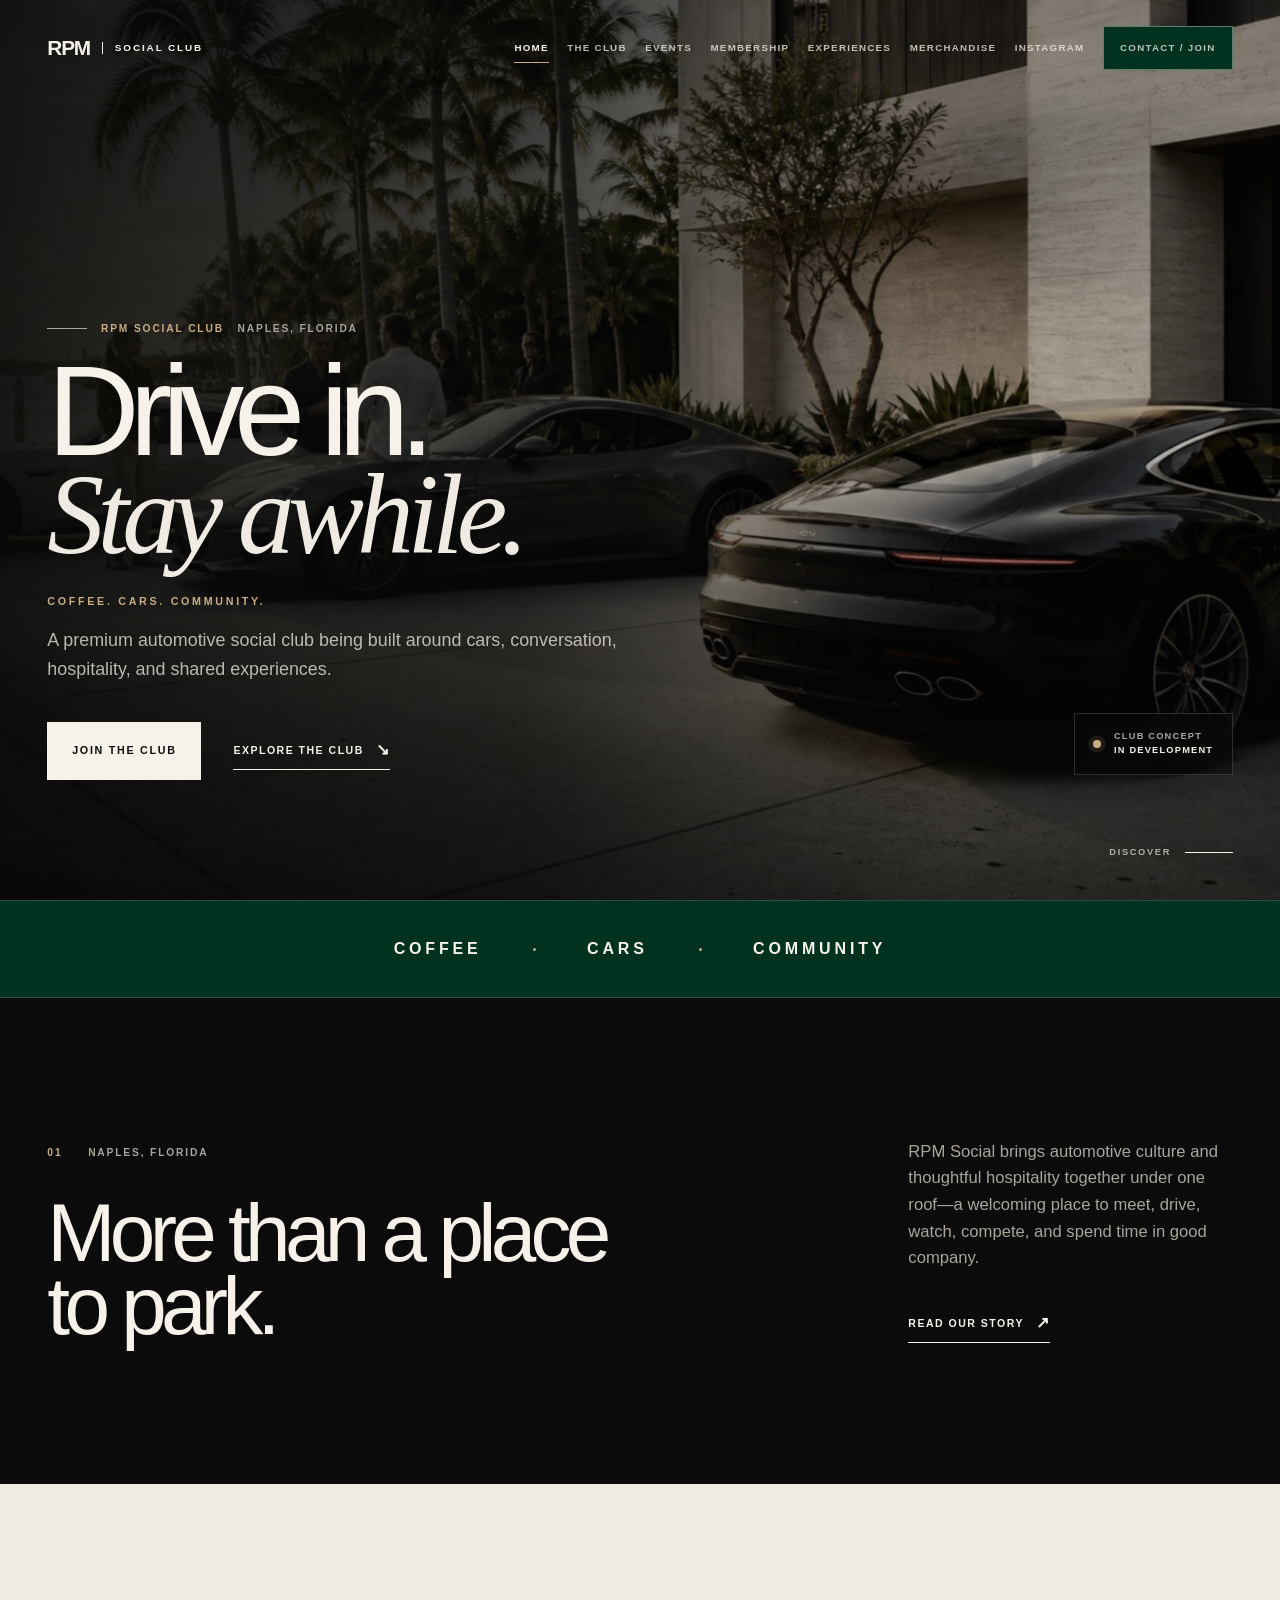
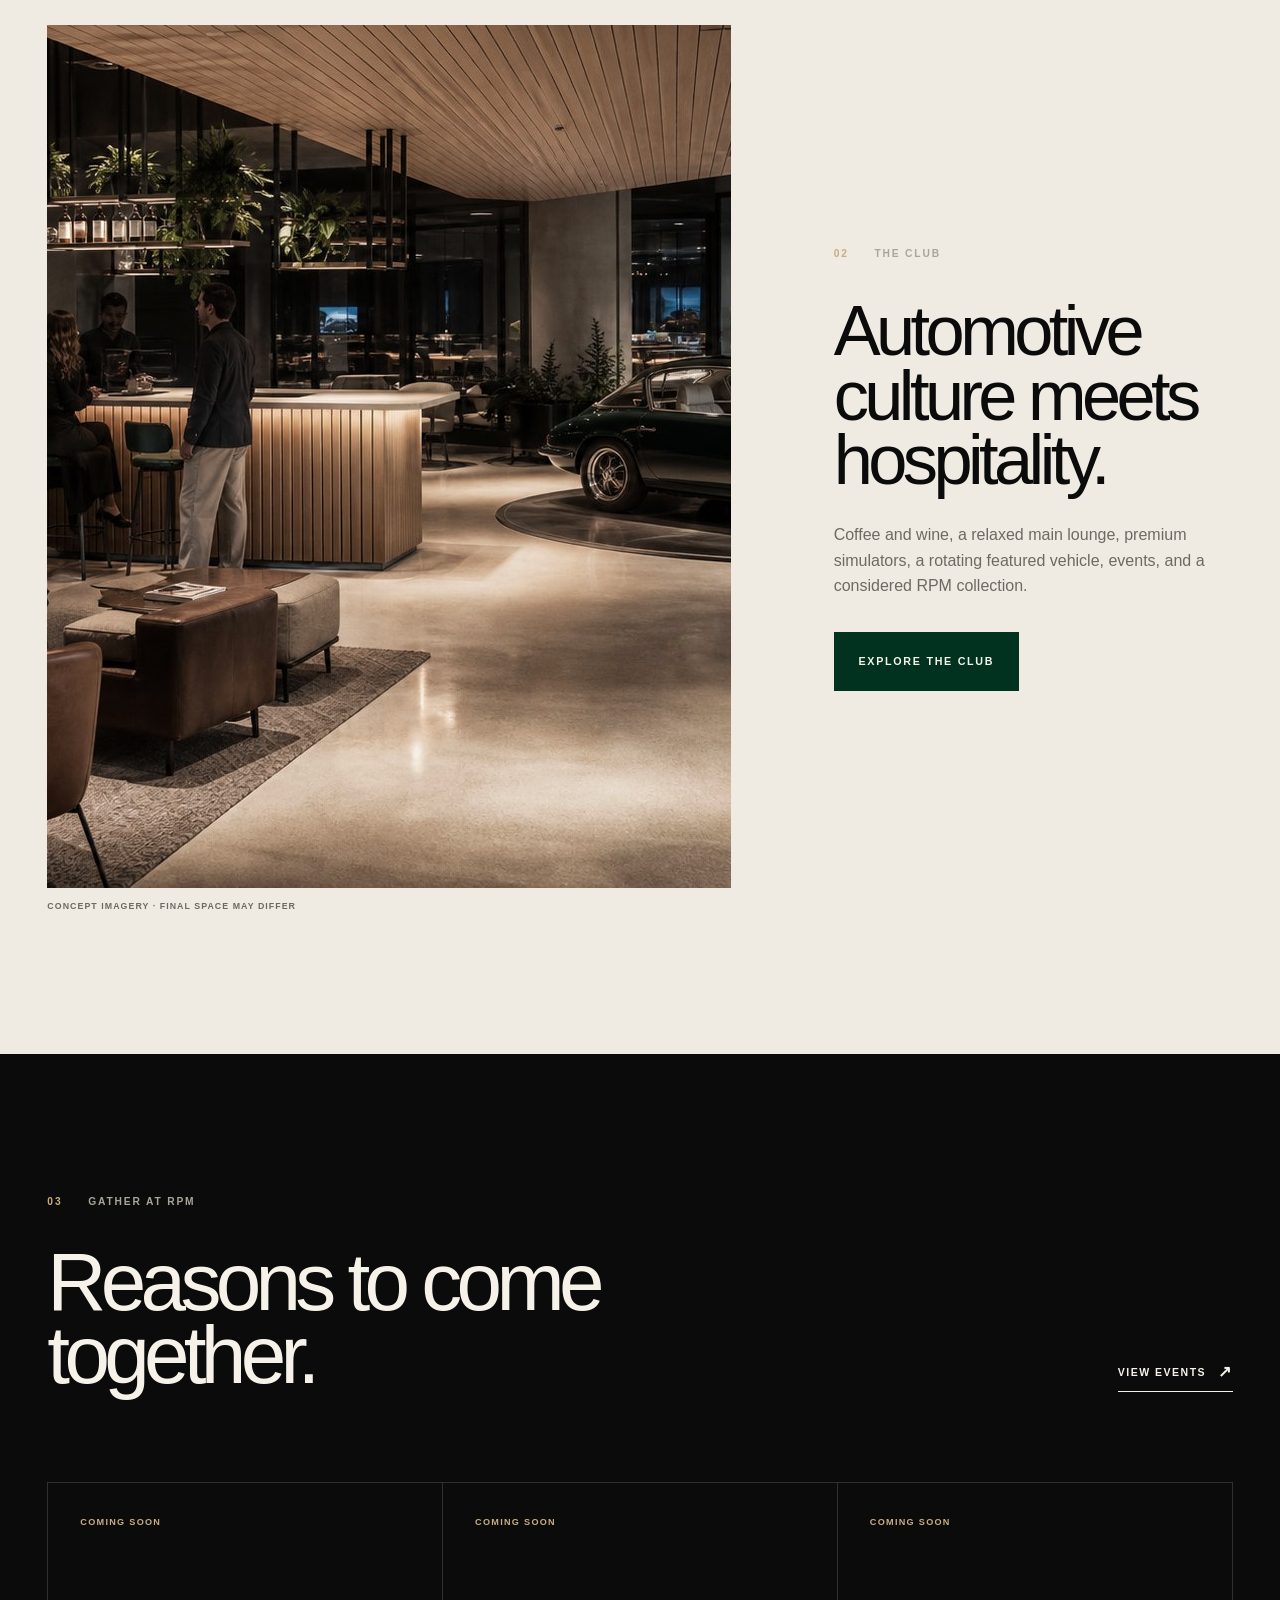
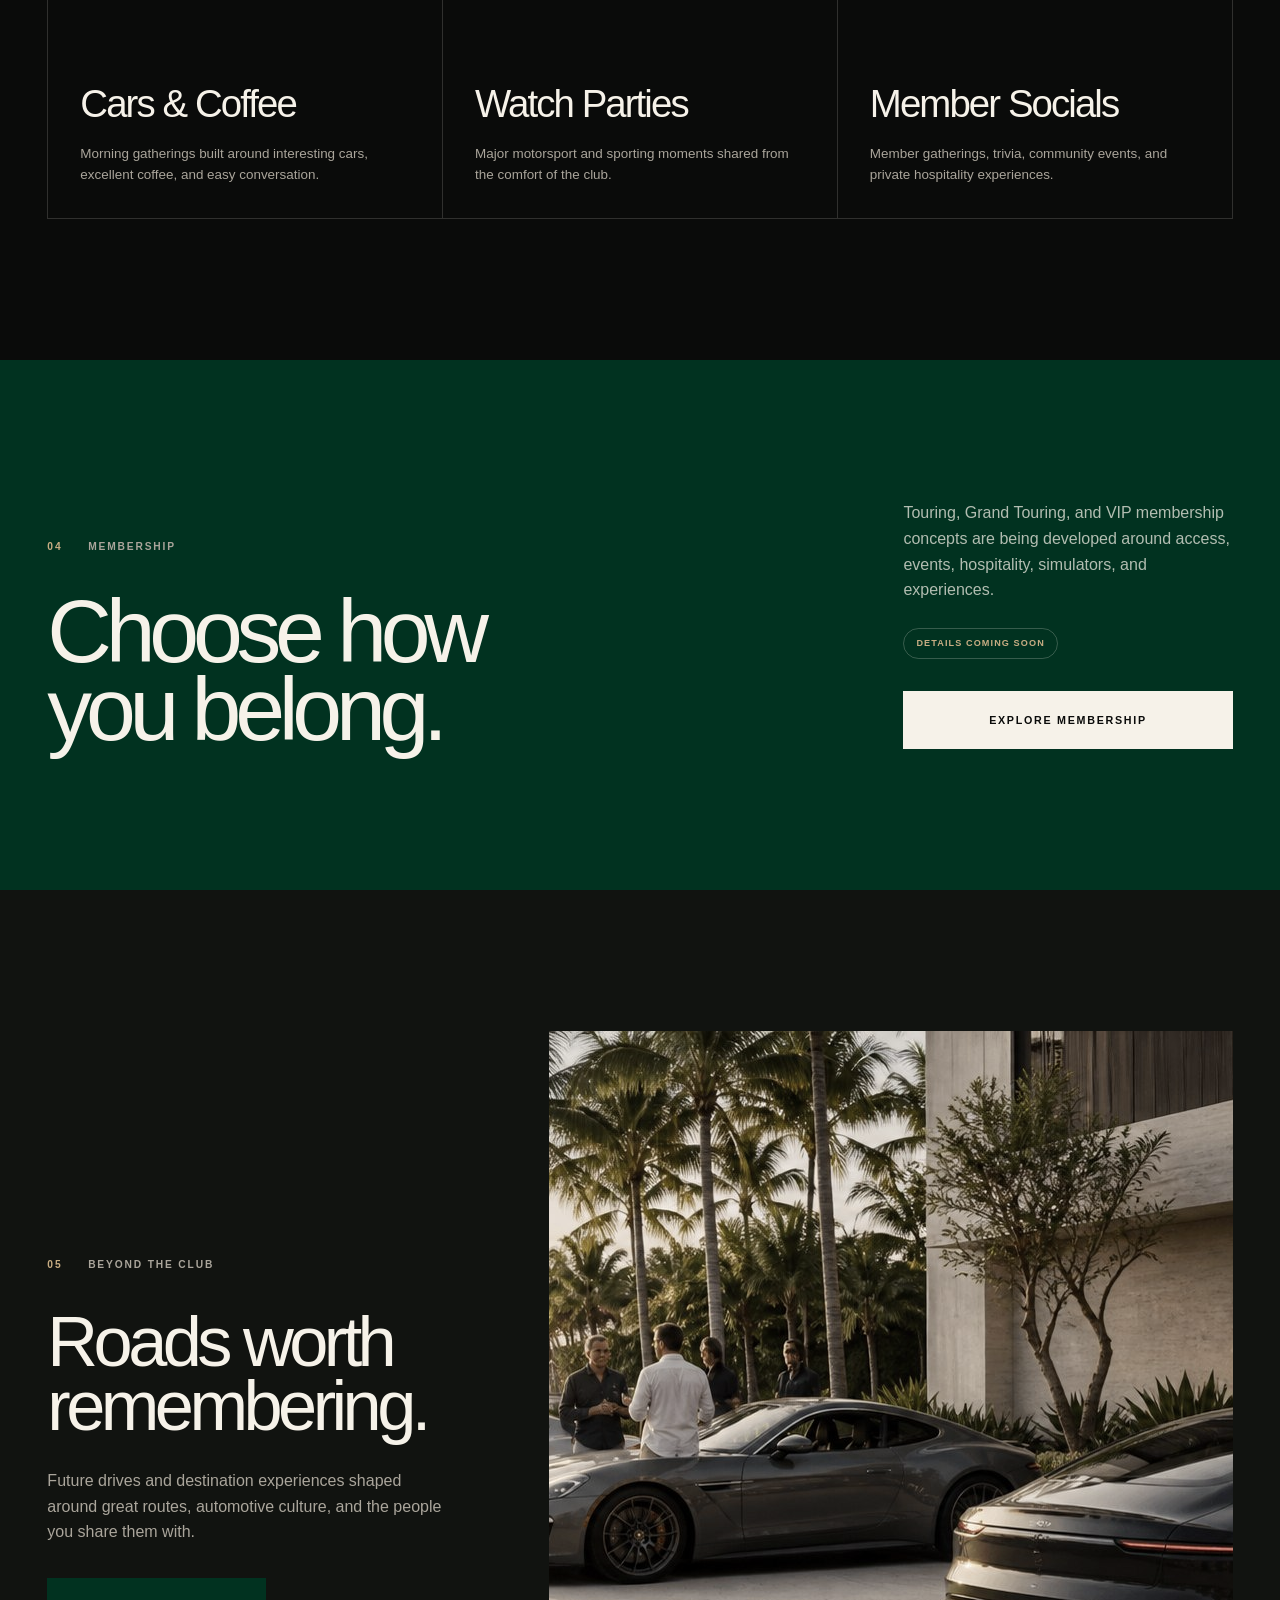
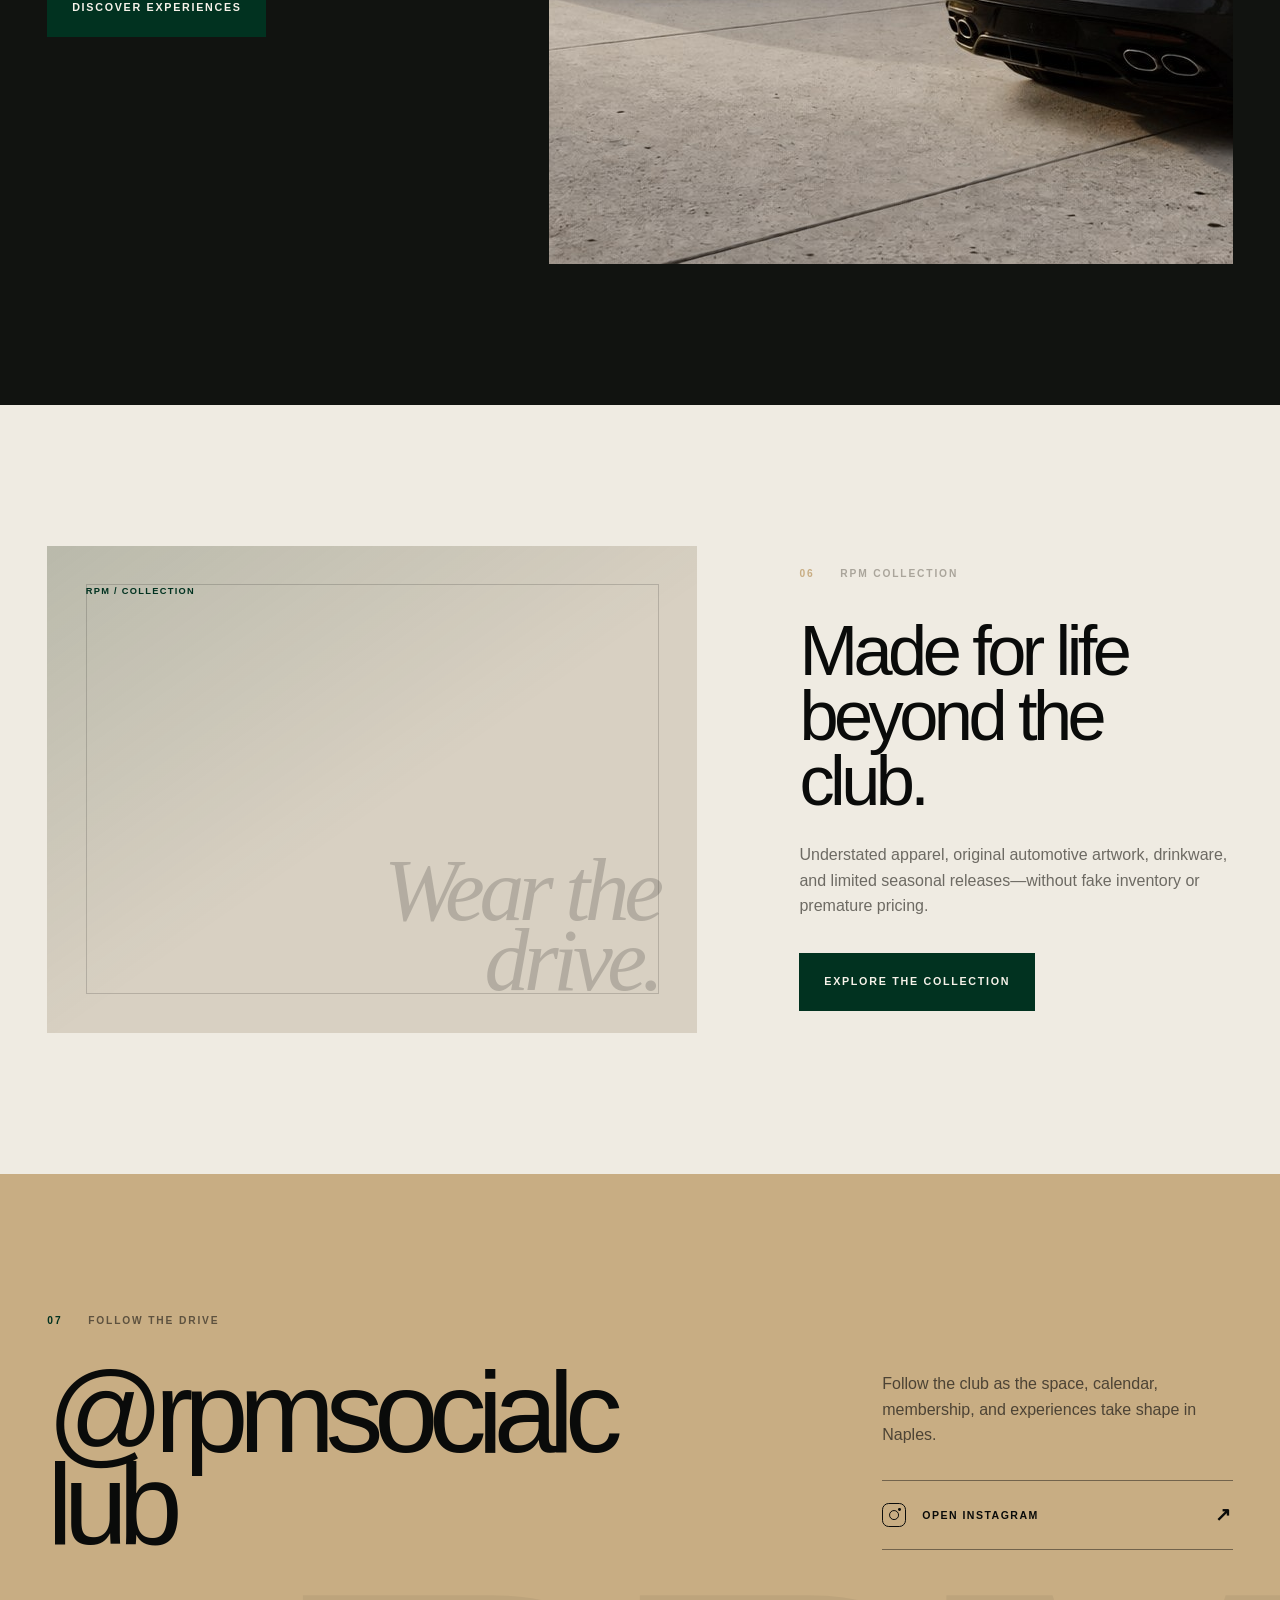
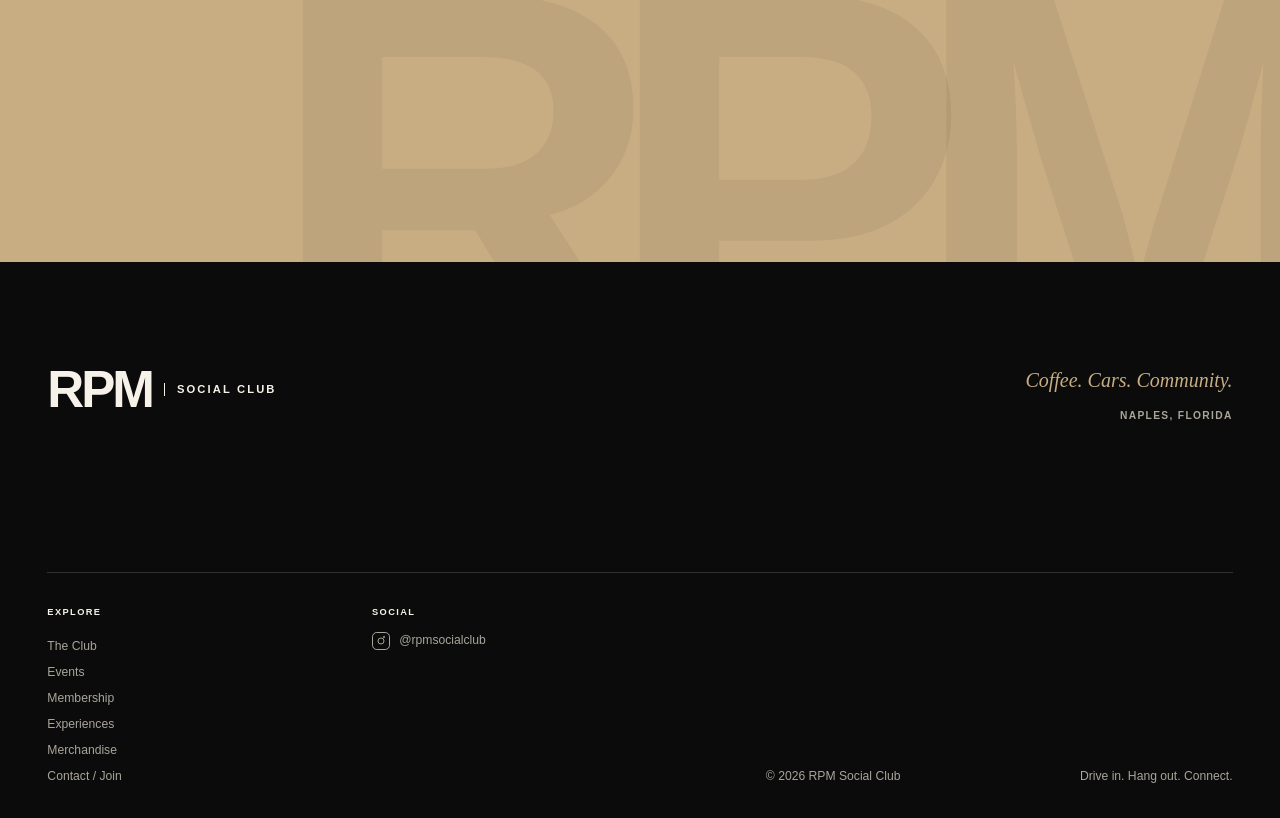
==== commit 3d32b05a: "Convert RPM Social Club to multi-page website" ====
--- a/index.html
+++ b/index.html
@@ -18,22 +18,15 @@
   <meta property="og:description" content="A premium automotive social club and lifestyle destination taking shape in Naples, Florida.">
   <meta property="og:url" content="https://rpmsocialclub.com/">
   <meta property="og:image" content="https://rpmsocialclub.com/assets/images/rpm-lifestyle-placeholder.jpg">
-  <meta property="og:image:width" content="1888">
-  <meta property="og:image:height" content="833">
   <meta property="og:image:alt" content="An early-morning automotive gathering in Naples, Florida">
 
-  <meta name="twitter:card" content="summary_large_image">
-  <meta name="twitter:title" content="RPM Social Club | Coffee. Cars. Community.">
-  <meta name="twitter:description" content="A premium automotive social club and lifestyle destination taking shape in Naples, Florida.">
-  <meta name="twitter:image" content="https://rpmsocialclub.com/assets/images/rpm-lifestyle-placeholder.jpg">
-
-  <link rel="icon" href="assets/icons/favicon.ico" sizes="any">
-  <link rel="icon" type="image/png" sizes="32x32" href="assets/icons/favicon-32x32.png">
-  <link rel="icon" type="image/png" sizes="16x16" href="assets/icons/favicon-16x16.png">
-  <link rel="apple-touch-icon" sizes="180x180" href="assets/icons/apple-touch-icon.png">
-
-  <link rel="stylesheet" href="css/styles.css">
-  <script src="js/main.js" defer></script>
+  <link rel="icon" href="/assets/icons/favicon.ico" sizes="any">
+  <link rel="icon" type="image/png" sizes="32x32" href="/assets/icons/favicon-32x32.png">
+  <link rel="icon" type="image/png" sizes="16x16" href="/assets/icons/favicon-16x16.png">
+  <link rel="apple-touch-icon" sizes="180x180" href="/assets/icons/apple-touch-icon.png">
+
+  <link rel="stylesheet" href="/css/styles.css">
+  <script src="/js/main.js" defer></script>
 
   <script type="application/ld+json">
     {
@@ -41,9 +34,7 @@
       "@type": "Organization",
       "name": "RPM Social Club",
       "url": "https://rpmsocialclub.com/",
-      "sameAs": [
-        "https://www.instagram.com/rpmsocialclub/"
-      ],
+      "sameAs": ["https://www.instagram.com/rpmsocialclub/"],
       "description": "A premium automotive social club and lifestyle destination in development in Naples, Florida.",
       "areaServed": "Naples, Florida"
     }
@@ -55,7 +46,7 @@
 
   <header class="site-header" data-header>
     <div class="shell nav">
-      <a class="brand" href="#top" aria-label="RPM Social Club home">
+      <a class="brand" href="/" aria-label="RPM Social Club home">
         <span class="brand__mark">RPM</span>
         <span class="brand__name">Social Club</span>
       </a>
@@ -67,29 +58,28 @@
       </button>
 
       <nav class="nav__menu" id="site-navigation" aria-label="Primary navigation">
-        <a href="#top">Home</a>
-        <a href="#club">The Club</a>
-        <a href="#events">Events</a>
-        <a href="#membership">Membership</a>
-        <a href="#experiences">Experiences</a>
-        <a href="#merchandise">Merchandise</a>
+        <a href="/" aria-current="page">Home</a>
+        <a href="/club/">The Club</a>
+        <a href="/events/">Events</a>
+        <a href="/membership/">Membership</a>
+        <a href="/experiences/">Experiences</a>
+        <a href="/merchandise/">Merchandise</a>
         <a
-          class="nav__social"
           href="https://www.instagram.com/rpmsocialclub/"
           target="_blank"
           rel="noopener noreferrer"
           aria-label="RPM Social Club on Instagram (opens in a new tab)"
         >Instagram</a>
-        <button class="nav__cta" type="button" data-dialog-mode="membership">Join the Club</button>
+        <a class="nav__cta" href="/contact/">Contact / Join</a>
       </nav>
     </div>
   </header>
 
   <main id="main-content">
-    <section class="hero" id="top" aria-labelledby="hero-title">
+    <section class="hero" aria-labelledby="hero-title">
       <div class="hero__media" aria-hidden="true">
         <img
-          src="assets/images/rpm-lifestyle-placeholder.jpg"
+          src="/assets/images/rpm-lifestyle-placeholder.jpg"
           width="1888"
           height="833"
           alt=""
@@ -109,8 +99,8 @@
             conversation, hospitality, and shared experiences.
           </p>
           <div class="hero__actions">
-            <button class="button button--light" type="button" data-dialog-mode="membership">Join the Club</button>
-            <a class="text-link text-link--light" href="#club">
+            <a class="button button--light" href="/contact/">Join the Club</a>
+            <a class="text-link text-link--light" href="/club/">
               Explore the Club <span aria-hidden="true">↘</span>
             </a>
           </div>
@@ -125,7 +115,7 @@
         </div>
       </div>
 
-      <a class="hero__scroll" href="#club" aria-label="Explore RPM Social Club">
+      <a class="hero__scroll" href="#introduction" aria-label="Learn about RPM Social Club">
         <span>Discover</span>
         <span class="hero__scroll-line" aria-hidden="true"></span>
       </a>
@@ -139,465 +129,142 @@
       </div>
     </div>
 
-    <section class="section club-intro" id="club" aria-labelledby="club-title">
-      <div class="shell">
-        <div class="section-heading" data-reveal>
-          <p class="section-kicker"><span>01</span> The club</p>
-          <h2 id="club-title">A place built for<br>more than the drive.</h2>
-        </div>
-
-        <div class="editorial-grid">
-          <p class="editorial-grid__lead" data-reveal>
+    <section class="section home-intro" id="introduction" aria-labelledby="intro-title">
+      <div class="shell home-intro__grid">
+        <div class="section-heading section-heading--compact" data-reveal>
+          <p class="section-kicker"><span>01</span> Naples, Florida</p>
+          <h2 id="intro-title">More than a place to park.</h2>
+        </div>
+        <div class="home-intro__copy" data-reveal>
+          <p>
             RPM Social brings automotive culture and thoughtful hospitality
-            together under one roof.
-          </p>
-          <div class="editorial-grid__body" data-reveal>
-            <p>
-              The vision is a place where enthusiasts can arrive in something
-              they love, settle in over coffee, watch a major event, challenge
-              a friend on the simulators, or simply spend an unhurried afternoon
-              in good company.
-            </p>
-            <p>
-              Cars are the common language, not the admission test. RPM is being
-              shaped to feel just as welcoming to the curious passenger, the
-              coffee regular, and the lifelong enthusiast.
-            </p>
-          </div>
-        </div>
-
-        <ul class="club-principles" aria-label="RPM Social Club experiences">
-          <li data-reveal><span>01</span>Automotive culture</li>
-          <li data-reveal><span>02</span>Premium lounge</li>
-          <li data-reveal><span>03</span>Coffee &amp; wine</li>
-          <li data-reveal><span>04</span>Simulators</li>
-          <li data-reveal><span>05</span>Events</li>
-          <li data-reveal><span>06</span>Journeys</li>
-        </ul>
-      </div>
-    </section>
-
-    <section class="section inside" id="inside" aria-labelledby="inside-title">
-      <div class="shell">
-        <div class="split-heading">
-          <div class="section-heading section-heading--dark" data-reveal>
-            <p class="section-kicker"><span>02</span> Inside RPM Social</p>
-            <h2 id="inside-title">Designed around<br>how people gather.</h2>
-          </div>
-          <p data-reveal>
-            The club is planned as a sequence of warm, connected spaces—each
-            distinct in purpose, all part of one relaxed experience.
-          </p>
-        </div>
-
-        <figure class="inside__image" data-reveal>
+            together under one roof—a welcoming place to meet, drive, watch,
+            compete, and spend time in good company.
+          </p>
+          <a class="text-link text-link--light" href="/club/">Read our story <span aria-hidden="true">↗</span></a>
+        </div>
+      </div>
+    </section>
+
+    <section class="section home-teaser home-teaser--paper" aria-labelledby="club-teaser-title">
+      <div class="shell home-teaser__grid">
+        <div class="home-teaser__media" data-reveal>
           <img
-            src="assets/images/rpm-club-lounge-placeholder.jpg"
+            src="/assets/images/rpm-club-lounge-placeholder.jpg"
             width="1823"
             height="863"
             loading="lazy"
             decoding="async"
-            alt="Concept placeholder showing a warm automotive lounge with a coffee bar, social seating, featured vehicle, and simulator room"
+            alt="Concept placeholder of the RPM Social automotive lounge and coffee bar"
           >
-          <figcaption>
-            <span>Atmosphere study</span>
-            <span>Concept imagery · Final space may differ</span>
-          </figcaption>
-        </figure>
-
-        <ol class="space-grid">
-          <li data-reveal>
-            <span class="space-grid__number">01</span>
-            <h3>Reception &amp; Entry</h3>
-            <p>A calm arrival, a clear welcome, and room for a remarkable car to set the tone.</p>
-          </li>
-          <li data-reveal>
-            <span class="space-grid__number">02</span>
-            <h3>Coffee &amp; Wine Bar</h3>
-            <p>The social center of the club, designed for morning coffee and easy evening conversation.</p>
-          </li>
-          <li data-reveal>
-            <span class="space-grid__number">03</span>
-            <h3>Main Lounge</h3>
-            <p>Comfortable seating for members, informal meetings, viewing events, and time well spent.</p>
-          </li>
-          <li data-reveal>
-            <span class="space-grid__number">04</span>
-            <h3>Simulator Room</h3>
-            <p>A dedicated setting for casual sessions, friendly challenges, and race-weekend energy.</p>
-          </li>
-          <li data-reveal>
-            <span class="space-grid__number">05</span>
-            <h3>Private Events</h3>
-            <p>A flexible hospitality environment for companies, private groups, watch parties, and celebrations.</p>
-          </li>
-          <li data-reveal>
-            <span class="space-grid__number">06</span>
-            <h3>RPM Collection</h3>
-            <p>A considered retail edit of apparel, drinkware, accessories, and limited seasonal drops.</p>
-          </li>
-        </ol>
-      </div>
-    </section>
-
-    <section class="section club-life" aria-labelledby="club-life-title">
+          <span>Concept imagery · Final space may differ</span>
+        </div>
+        <div class="home-teaser__copy" data-reveal>
+          <p class="section-kicker"><span>02</span> The club</p>
+          <h2 id="club-teaser-title">Automotive culture meets hospitality.</h2>
+          <p>
+            Coffee and wine, a relaxed main lounge, premium simulators, a
+            rotating featured vehicle, events, and a considered RPM collection.
+          </p>
+          <a class="button button--green" href="/club/">Explore the Club</a>
+        </div>
+      </div>
+    </section>
+
+    <section class="section home-events" aria-labelledby="events-teaser-title">
       <div class="shell">
-        <div class="section-heading section-heading--compact" data-reveal>
-          <p class="section-kicker"><span>03</span> Club life</p>
-          <h2 id="club-life-title">Come for the cars.<br>Stay for the atmosphere.</h2>
-        </div>
-
-        <div class="feature-pair">
-          <article class="feature-story feature-story--coffee" data-reveal>
-            <div class="feature-story__media">
-              <img
-                src="assets/images/rpm-club-lounge-placeholder.jpg"
-                width="1823"
-                height="863"
-                loading="lazy"
-                decoding="async"
-                alt="Concept placeholder of the RPM Social coffee and wine bar"
-              >
-            </div>
-            <div class="feature-story__copy">
-              <p class="card-label">Coffee &amp; Wine</p>
-              <h3>A space that moves with the day.</h3>
-              <p>
-                Premium coffee gives mornings their rhythm. Later, wine and a
-                relaxed lounge atmosphere make room for conversation—always
-                with automotive culture in the background, never at the expense
-                of good hospitality.
-              </p>
-            </div>
+        <div class="home-section-heading">
+          <div class="section-heading section-heading--compact" data-reveal>
+            <p class="section-kicker"><span>03</span> Gather at RPM</p>
+            <h2 id="events-teaser-title">Reasons to come together.</h2>
+          </div>
+          <a class="text-link text-link--light" href="/events/" data-reveal>View events <span aria-hidden="true">↗</span></a>
+        </div>
+
+        <div class="home-card-grid">
+          <article data-reveal>
+            <span>Coming Soon</span>
+            <h3>Cars &amp; Coffee</h3>
+            <p>Morning gatherings built around interesting cars, excellent coffee, and easy conversation.</p>
           </article>
-
-          <article class="feature-story feature-story--vehicle" data-reveal>
-            <div class="feature-story__media">
-              <img
-                src="assets/images/rpm-club-lounge-placeholder.jpg"
-                width="1823"
-                height="863"
-                loading="lazy"
-                decoding="async"
-                alt="Concept placeholder of an enthusiast vehicle displayed inside RPM Social"
-              >
-            </div>
-            <div class="feature-story__copy">
-              <p class="card-label">Featured at RPM</p>
-              <h3>One car. A different story every time.</h3>
-              <p>
-                The club concept includes a rotating vehicle display—a chance
-                to spend time with select member, collector, or enthusiast cars
-                and appreciate what makes each one worth sharing.
-              </p>
-              <span class="quiet-badge">Showcase concept · Coming soon</span>
-            </div>
+          <article data-reveal>
+            <span>Coming Soon</span>
+            <h3>Watch Parties</h3>
+            <p>Major motorsport and sporting moments shared from the comfort of the club.</p>
           </article>
-        </div>
-      </div>
-    </section>
-
-    <section class="section simulator" id="simulators" aria-labelledby="simulator-title">
-      <div class="shell simulator__grid">
-        <div class="simulator__copy" data-reveal>
-          <p class="section-kicker"><span>04</span> Simulator experience</p>
-          <h2 id="simulator-title">Close racing.<br>No pit wall required.</h2>
-          <p>
-            Premium simulator experiences are planned as part of club life:
-            approachable enough for a first session, competitive enough to
-            keep the leaderboard interesting.
-          </p>
-          <span class="quiet-badge quiet-badge--light">Experience in development</span>
-        </div>
-
-        <div class="simulator__visual" data-reveal>
+          <article data-reveal>
+            <span>Coming Soon</span>
+            <h3>Member Socials</h3>
+            <p>Member gatherings, trivia, community events, and private hospitality experiences.</p>
+          </article>
+        </div>
+      </div>
+    </section>
+
+    <section class="section home-membership" aria-labelledby="membership-teaser-title">
+      <div class="shell home-membership__grid">
+        <div data-reveal>
+          <p class="section-kicker"><span>04</span> Membership</p>
+          <h2 id="membership-teaser-title">Choose how you belong.</h2>
+        </div>
+        <div class="home-membership__copy" data-reveal>
+          <p>
+            Touring, Grand Touring, and VIP membership concepts are being
+            developed around access, events, hospitality, simulators, and
+            experiences.
+          </p>
+          <span class="quiet-badge quiet-badge--light">Details coming soon</span>
+          <a class="button button--light" href="/membership/">Explore membership</a>
+        </div>
+      </div>
+    </section>
+
+    <section class="section home-teaser" aria-labelledby="experiences-teaser-title">
+      <div class="shell home-teaser__grid home-teaser__grid--reverse">
+        <div class="home-teaser__media" data-reveal>
           <img
-            src="assets/images/rpm-club-lounge-placeholder.jpg"
-            width="1823"
-            height="863"
+            src="/assets/images/rpm-lifestyle-placeholder.jpg"
+            width="1888"
+            height="833"
             loading="lazy"
             decoding="async"
-            alt="Concept placeholder showing simulators through the glass of the RPM Social lounge"
+            alt="Automotive enthusiasts gathering before a shared drive"
           >
-          <div class="simulator__overlay" aria-hidden="true">
-            <span>RPM</span>
-            <small>SIM / 01</small>
-          </div>
-        </div>
-
-        <ul class="simulator__formats" data-reveal>
-          <li><span>01</span>Casual sessions</li>
-          <li><span>02</span>Member challenges</li>
-          <li><span>03</span>Group events</li>
-          <li><span>04</span>Race-weekend competitions</li>
-          <li><span>05</span>Club leaderboards</li>
-        </ul>
-      </div>
-    </section>
-
-    <section class="section events" id="events" aria-labelledby="events-title">
-      <div class="shell">
-        <div class="split-heading">
-          <div class="section-heading" data-reveal>
-            <p class="section-kicker"><span>05</span> Events at RPM</p>
-            <h2 id="events-title">There is always<br>a reason to gather.</h2>
-          </div>
-          <div class="split-heading__copy" data-reveal>
-            <p>
-              The calendar will move beyond car meets—mixing automotive
-              culture, major viewing moments, member gatherings, and private
-              hospitality.
-            </p>
-            <span class="quiet-badge quiet-badge--light">Dates coming soon</span>
-          </div>
-        </div>
-
-        <div class="event-grid">
-          <article data-reveal>
-            <p class="event-grid__status">Coming Soon</p>
-            <span class="event-grid__number">01</span>
-            <h3>Cars &amp; Coffee</h3>
-            <p>Morning gatherings centered on interesting cars, excellent coffee, and easy conversation.</p>
-          </article>
-          <article data-reveal>
-            <p class="event-grid__status">Coming Soon</p>
-            <span class="event-grid__number">02</span>
-            <h3>Race Watch Parties</h3>
-            <p>Shared viewing for major motorsport moments, with the atmosphere of the club around them.</p>
-          </article>
-          <article data-reveal>
-            <p class="event-grid__status">Coming Soon</p>
-            <span class="event-grid__number">03</span>
-            <h3>Trivia &amp; Social Nights</h3>
-            <p>Low-pressure evenings designed around conversation, teams, and a good reason to stay awhile.</p>
-          </article>
-          <article data-reveal>
-            <p class="event-grid__status">Coming Soon</p>
-            <span class="event-grid__number">04</span>
-            <h3>Sports Watch Events</h3>
-            <p>World Cup, championship games, finals, and other major viewing events beyond motorsport.</p>
-          </article>
-          <article data-reveal>
-            <p class="event-grid__status">Coming Soon</p>
-            <span class="event-grid__number">05</span>
-            <h3>Member &amp; Community Events</h3>
-            <p>Members-focused experiences alongside welcoming gatherings for the wider Naples community.</p>
-          </article>
-          <article data-reveal>
-            <p class="event-grid__status">Future Inquiries</p>
-            <span class="event-grid__number">06</span>
-            <h3>Private Events</h3>
-            <p>A future setting for company gatherings, private groups, celebrations, and tailored watch parties.</p>
-            <button class="text-button" type="button" data-dialog-mode="event">Plan an event <span aria-hidden="true">↗</span></button>
-          </article>
-        </div>
-      </div>
-    </section>
-
-    <section class="section membership" id="membership" aria-labelledby="membership-title">
-      <div class="shell">
-        <div class="membership__heading">
-          <div class="section-heading section-heading--dark" data-reveal>
-            <p class="section-kicker"><span>06</span> Membership</p>
-            <h2 id="membership-title">Choose how<br>you belong.</h2>
-          </div>
-          <div data-reveal>
-            <p>
-              Three levels are being developed to support different ways of
-              using the club. Final benefits, access, and membership details
-              will be announced before enrollment opens.
-            </p>
-            <span class="quiet-badge quiet-badge--dark">No pricing published yet</span>
-          </div>
-        </div>
-
-        <div class="tier-grid">
-          <article class="tier-card" data-reveal>
-            <header>
-              <p>Entry membership</p>
-              <span>01</span>
-            </header>
-            <h3>Touring</h3>
-            <p class="tier-card__note">Potential benefits may include:</p>
-            <ul>
-              <li>Member and lounge access</li>
-              <li>Members-only hours</li>
-              <li>Selected event access</li>
-              <li>Member community</li>
-              <li>Club communications</li>
-            </ul>
-            <button class="tier-card__button" type="button" data-dialog-mode="membership">Membership details</button>
-          </article>
-
-          <article class="tier-card tier-card--gt" data-reveal>
-            <header>
-              <p>Enhanced membership</p>
-              <span>02</span>
-            </header>
-            <h3>Grand Touring</h3>
-            <p class="tier-card__note">Potential benefits may include:</p>
-            <ul>
-              <li>Expanded club access</li>
-              <li>Preferred event access</li>
-              <li>Eligible lounge benefits</li>
-              <li>Eligible merchandise benefits</li>
-              <li>Coffee, wine, and simulator benefits</li>
-              <li>Additional member experiences</li>
-            </ul>
-            <button class="tier-card__button" type="button" data-dialog-mode="membership">Membership details</button>
-          </article>
-
-          <article class="tier-card tier-card--vip" data-reveal>
-            <header>
-              <p>Highest membership</p>
-              <span>03</span>
-            </header>
-            <h3>VIP</h3>
-            <p class="tier-card__note">Potential benefits may include:</p>
-            <ul>
-              <li>Priority and special access</li>
-              <li>Premium lounge privileges</li>
-              <li>Enhanced simulator benefits</li>
-              <li>Merchandise and hospitality benefits</li>
-              <li>Special experiences</li>
-              <li>Priority event access</li>
-              <li>Curated travel opportunities</li>
-            </ul>
-            <button class="tier-card__button" type="button" data-dialog-mode="membership">Membership details</button>
-          </article>
-        </div>
-
-        <p class="membership__disclaimer" data-reveal>
-          Benefits shown are directional and remain subject to final membership terms.
-          No partner services or exact discounts are being promised at this stage.
-        </p>
-      </div>
-    </section>
-
-    <section class="section journeys" id="experiences" aria-labelledby="journeys-title">
-      <div class="shell">
-        <div class="journeys__layout">
-          <div class="journeys__intro" data-reveal>
-            <p class="section-kicker"><span>07</span> Beyond the club</p>
-            <h2 id="journeys-title">Drives &amp;<br>destinations.</h2>
-            <p>
-              RPM Social is building toward curated journeys that bring the
-              community together on memorable roads and at meaningful
-              automotive destinations.
-            </p>
-            <span class="quiet-badge quiet-badge--light">Aspirational concepts · Nothing scheduled</span>
-          </div>
-
-          <div class="journey-list">
-            <article data-reveal>
-              <span>01 / Great roads</span>
-              <h3>Mountain routes</h3>
-              <p>Tail of the Dragon · Smoky Mountains · Blue Ridge Parkway</p>
-            </article>
-            <article data-reveal>
-              <span>02 / Race weekends</span>
-              <h3>Destination events</h3>
-              <p>Miami Formula 1 Grand Prix · Daytona Rolex 24 · Sebring 12 Hours</p>
-            </article>
-            <article data-reveal>
-              <span>03 / Automotive culture</span>
-              <h3>Immersive experiences</h3>
-              <p>Porsche Experience Center · Nürburgring · Monterey Car Week</p>
-            </article>
-            <article data-reveal>
-              <span>04 / Europe</span>
-              <h3>Grand touring</h3>
-              <p>Italy · Switzerland · Germany · Broader European routes</p>
-            </article>
-          </div>
-        </div>
-
-        <p class="journeys__disclaimer" data-reveal>
-          These are examples of future experiences RPM Social may build toward.
-          No trip is currently scheduled, and no affiliation or partnership with
-          the named destinations, venues, events, or organizations is implied.
-        </p>
-      </div>
-    </section>
-
-    <section class="section merchandise" id="merchandise" aria-labelledby="merchandise-title">
-      <div class="shell">
-        <div class="split-heading">
-          <div class="section-heading section-heading--dark" data-reveal>
-            <p class="section-kicker"><span>08</span> RPM Collection</p>
-            <h2 id="merchandise-title">Made for life<br>beyond the club.</h2>
-          </div>
-          <div class="split-heading__copy" data-reveal>
-            <p>
-              A future collection of useful, wearable pieces shaped by the same
-              understated automotive point of view as the club itself.
-            </p>
-            <span class="quiet-badge quiet-badge--dark">Limited drops · Coming soon</span>
-          </div>
-        </div>
-
-        <div class="collection-grid">
-          <article data-reveal>
-            <div class="collection-grid__visual" role="img" aria-label="Placeholder for RPM Social apparel photography">
-              <span>RPM / 01</span>
-              <strong>Wear</strong>
-            </div>
-            <p class="card-label">Apparel</p>
-            <h3>Everyday layers</h3>
-            <p>Premium tees, hoodies, crewnecks, quarter zips, polos, windbreakers, and hats for men and women.</p>
-          </article>
-          <article data-reveal>
-            <div class="collection-grid__visual" role="img" aria-label="Placeholder for RPM Social automotive artwork photography">
-              <span>RPM / 02</span>
-              <strong>Drive</strong>
-            </div>
-            <p class="card-label">Automotive designs</p>
-            <h3>Original enthusiast artwork</h3>
-            <p>RPM-led designs inspired by automotive forms and stories, without unlicensed manufacturer branding.</p>
-          </article>
-          <article data-reveal>
-            <div class="collection-grid__visual" role="img" aria-label="Placeholder for RPM Social drinkware photography">
-              <span>RPM / 03</span>
-              <strong>Gather</strong>
-            </div>
-            <p class="card-label">Coffee &amp; Wine</p>
-            <h3>For the bar and the road</h3>
-            <p>Mugs, tumblers, water bottles, wine glasses, corkscrews, and coolers developed around club life.</p>
-          </article>
-          <article data-reveal>
-            <div class="collection-grid__visual" role="img" aria-label="Placeholder for RPM Social accessories photography">
-              <span>RPM / 04</span>
-              <strong>Keep</strong>
-            </div>
-            <p class="card-label">Accessories &amp; drops</p>
-            <h3>Small things, limited runs</h3>
-            <p>Coasters, stickers, keychains, and original seasonal collections released in considered quantities.</p>
-          </article>
-        </div>
-
-        <div class="seasonal-strip" data-reveal>
-          <p class="card-label">Seasonal drops</p>
-          <p>
-            New Year · St. Patrick’s Day · Summer · Fourth of July · Labor Day ·
-            Halloween · Thanksgiving · Christmas
-          </p>
-          <span>
-            Original RPM artwork only. Event-inspired concepts remain subject
-            to final artwork and licensing review.
-          </span>
-        </div>
-
-        <p class="collection-note" data-reveal>
-          Product imagery, inventory, artwork, and pricing will be added when
-          the RPM Collection is finalized.
-        </p>
-      </div>
-    </section>
-
-    <section class="section social" id="instagram" aria-labelledby="social-title">
+        </div>
+        <div class="home-teaser__copy" data-reveal>
+          <p class="section-kicker"><span>05</span> Beyond the club</p>
+          <h2 id="experiences-teaser-title">Roads worth remembering.</h2>
+          <p>
+            Future drives and destination experiences shaped around great
+            routes, automotive culture, and the people you share them with.
+          </p>
+          <a class="button button--green" href="/experiences/">Discover experiences</a>
+        </div>
+      </div>
+    </section>
+
+    <section class="section home-collection" aria-labelledby="collection-teaser-title">
+      <div class="shell home-collection__grid">
+        <div class="home-collection__visual" role="img" aria-label="Placeholder for the future RPM Social merchandise collection" data-reveal>
+          <span>RPM / COLLECTION</span>
+          <strong>Wear the drive.</strong>
+        </div>
+        <div class="home-teaser__copy" data-reveal>
+          <p class="section-kicker"><span>06</span> RPM Collection</p>
+          <h2 id="collection-teaser-title">Made for life beyond the club.</h2>
+          <p>
+            Understated apparel, original automotive artwork, drinkware, and
+            limited seasonal releases—without fake inventory or premature pricing.
+          </p>
+          <a class="button button--green" href="/merchandise/">Explore the collection</a>
+        </div>
+      </div>
+    </section>
+
+    <section class="section social" aria-labelledby="social-title">
       <div class="shell social__inner">
         <div data-reveal>
-          <p class="section-kicker"><span>09</span> Follow the drive</p>
+          <p class="section-kicker"><span>07</span> Follow the drive</p>
           <h2 id="social-title">@rpmsocialclub</h2>
         </div>
         <div class="social__copy" data-reveal>
@@ -619,31 +286,12 @@
       </div>
       <p class="social__watermark" aria-hidden="true">RPM</p>
     </section>
-
-    <section class="closing" aria-labelledby="closing-title">
-      <div class="shell closing__inner">
-        <div data-reveal>
-          <p class="eyebrow"><span>Naples, Florida</span> The road starts here</p>
-          <h2 id="closing-title">Drive. Connect.<br><em>Belong.</em></h2>
-        </div>
-        <div class="closing__actions" data-reveal>
-          <p>Membership details and the first event announcements are coming soon.</p>
-          <button class="button button--green" type="button" data-dialog-mode="membership">Become a member</button>
-          <a
-            class="text-link text-link--light"
-            href="https://www.instagram.com/rpmsocialclub/"
-            target="_blank"
-            rel="noopener noreferrer"
-          >Follow RPM Social <span aria-hidden="true">↗</span></a>
-        </div>
-      </div>
-    </section>
   </main>
 
   <footer class="site-footer">
     <div class="shell">
       <div class="site-footer__top">
-        <a class="brand brand--footer" href="#top" aria-label="RPM Social Club home">
+        <a class="brand brand--footer" href="/" aria-label="RPM Social Club home">
           <span class="brand__mark">RPM</span>
           <span class="brand__name">Social Club</span>
         </a>
@@ -653,11 +301,12 @@
       <div class="site-footer__grid">
         <nav aria-label="Footer navigation">
           <p class="site-footer__label">Explore</p>
-          <a href="#club">The Club</a>
-          <a href="#events">Events</a>
-          <a href="#membership">Membership</a>
-          <a href="#experiences">Experiences</a>
-          <a href="#merchandise">Merchandise</a>
+          <a href="/club/">The Club</a>
+          <a href="/events/">Events</a>
+          <a href="/membership/">Membership</a>
+          <a href="/experiences/">Experiences</a>
+          <a href="/merchandise/">Merchandise</a>
+          <a href="/contact/">Contact / Join</a>
         </nav>
 
         <div>
@@ -680,26 +329,5 @@
       </div>
     </div>
   </footer>
-
-  <dialog class="interest-dialog" id="interest-dialog" aria-labelledby="dialog-title">
-    <div class="interest-dialog__inner">
-      <button class="interest-dialog__close" type="button" data-dialog-close aria-label="Close dialog">×</button>
-      <p class="section-kicker"><span>RPM</span> <span data-dialog-kicker>Membership</span></p>
-      <h2 id="dialog-title" data-dialog-title>Membership details are coming soon.</h2>
-      <p data-dialog-copy>
-        Touring, Grand Touring, and VIP membership frameworks are still being
-        finalized. Follow RPM Social on Instagram for enrollment updates.
-      </p>
-      <div class="interest-dialog__actions">
-        <a
-          class="button button--green"
-          href="https://www.instagram.com/rpmsocialclub/"
-          target="_blank"
-          rel="noopener noreferrer"
-        >Follow @rpmsocialclub</a>
-        <button class="text-button" type="button" data-dialog-close>Close</button>
-      </div>
-    </div>
-  </dialog>
 </body>
 </html>
--- a/css/styles.css
+++ b/css/styles.css
@@ -212,7 +212,7 @@
   transition: color 220ms ease;
 }
 
-.nav__menu > a::after {
+.nav__menu > a:not(.nav__cta)::after {
   position: absolute;
   right: 0;
   bottom: -0.42rem;
@@ -230,13 +230,16 @@
   color: var(--white);
 }
 
-.nav__menu > a:hover::after {
+.nav__menu > a:not(.nav__cta):hover::after {
   transform: scaleX(1);
   transform-origin: left;
 }
 
 .nav__cta {
+  display: inline-flex;
   min-height: 2.8rem;
+  align-items: center;
+  justify-content: center;
   padding: 0.75rem 1rem;
   cursor: pointer;
   border: 1px solid rgba(246, 242, 233, 0.38);
@@ -1162,7 +1165,10 @@
 }
 
 .tier-card__button {
+  display: flex;
   min-height: 3.4rem;
+  align-items: center;
+  justify-content: center;
   margin-top: auto;
   padding: 0.85rem 1rem;
   cursor: pointer;
@@ -2223,6 +2229,889 @@
   }
 }
 
+/* Multi-page routes
+   -------------------------------------------------------------------------- */
+
+.nav__menu > a[aria-current="page"]:not(.nav__cta) {
+  color: var(--white);
+}
+
+.nav__menu > a[aria-current="page"]:not(.nav__cta)::after {
+  background: var(--sand);
+  transform: scaleX(1);
+}
+
+.nav__cta[aria-current="page"] {
+  border-color: var(--sand);
+  background: var(--green-light);
+}
+
+.page-hero {
+  position: relative;
+  display: grid;
+  min-height: 78svh;
+  overflow: hidden;
+  isolation: isolate;
+  background: var(--ink);
+}
+
+.page-hero--tall {
+  min-height: 92svh;
+}
+
+.page-hero--compact {
+  min-height: 68svh;
+}
+
+.page-hero__media,
+.page-hero__veil {
+  position: absolute;
+  inset: 0;
+}
+
+.page-hero__media {
+  z-index: -3;
+}
+
+.page-hero__media img {
+  width: 100%;
+  height: 100%;
+  object-fit: cover;
+  object-position: center;
+  filter: saturate(0.58) contrast(1.04);
+}
+
+.page-hero__media--road img {
+  object-position: center 54%;
+}
+
+.page-hero__veil {
+  z-index: -2;
+  background:
+    linear-gradient(90deg, rgba(7, 8, 7, 0.94) 0%, rgba(7, 8, 7, 0.72) 45%, rgba(7, 8, 7, 0.2) 78%),
+    linear-gradient(0deg, rgba(7, 8, 7, 0.78), transparent 58%, rgba(7, 8, 7, 0.3));
+}
+
+.page-hero__inner {
+  display: flex;
+  min-height: inherit;
+  align-items: flex-end;
+  justify-content: space-between;
+  gap: 4rem;
+  padding-top: 10rem;
+  padding-bottom: clamp(5rem, 9vw, 8rem);
+}
+
+.page-hero h1 {
+  max-width: 13ch;
+  margin-top: clamp(1.75rem, 3vw, 3rem);
+  font-size: clamp(4rem, 8.5vw, 9rem);
+  font-weight: 500;
+  letter-spacing: -0.075em;
+  line-height: 0.83;
+}
+
+.page-hero h1 em,
+.page-cta h2 em {
+  color: var(--paper);
+  font-family: var(--font-serif);
+  font-size: 0.89em;
+  font-weight: 400;
+  letter-spacing: -0.055em;
+}
+
+.page-hero__intro {
+  max-width: 41rem;
+  margin-top: 2.25rem;
+  color: rgba(246, 242, 233, 0.74);
+  font-size: clamp(1rem, 1.4vw, 1.22rem);
+}
+
+.page-hero__status {
+  flex: 0 0 auto;
+  padding: 0.7rem 0.85rem;
+  border: 1px solid var(--line);
+  color: var(--sand);
+  font-size: 0.57rem;
+  font-weight: 700;
+  letter-spacing: 0.14em;
+  text-transform: uppercase;
+}
+
+.page-hero--merch {
+  min-height: 78svh;
+  background: var(--green);
+}
+
+.page-hero--merch::before {
+  position: absolute;
+  inset: 0;
+  background:
+    linear-gradient(90deg, rgba(1, 35, 22, 0.9), rgba(1, 50, 32, 0.52)),
+    radial-gradient(circle at 75% 30%, rgba(200, 173, 131, 0.16), transparent 33%);
+  content: "";
+}
+
+.page-hero__merch-mark {
+  position: absolute;
+  right: -0.06em;
+  bottom: -0.28em;
+  color: rgba(246, 242, 233, 0.055);
+  font-size: clamp(18rem, 40vw, 38rem);
+  font-weight: 800;
+  letter-spacing: -0.11em;
+  line-height: 1;
+  pointer-events: none;
+}
+
+.page-hero--merch .page-hero__inner {
+  position: relative;
+  z-index: 1;
+}
+
+.page-cta {
+  padding-block: clamp(7rem, 13vw, 12rem);
+  background:
+    linear-gradient(90deg, rgba(10, 11, 10, 0.95), rgba(10, 11, 10, 0.66)),
+    url("../assets/images/rpm-lifestyle-placeholder.jpg") center / cover no-repeat;
+}
+
+.page-cta__inner {
+  display: grid;
+  grid-template-columns: minmax(0, 1.2fr) minmax(18rem, 0.5fr);
+  gap: clamp(4rem, 10vw, 10rem);
+  align-items: end;
+}
+
+.page-cta h2 {
+  max-width: 11ch;
+  font-size: clamp(3.8rem, 7.5vw, 8rem);
+  font-weight: 500;
+  letter-spacing: -0.075em;
+  line-height: 0.83;
+}
+
+.page-cta__inner > div:last-child > p {
+  color: var(--stone);
+}
+
+.page-cta .button {
+  width: 100%;
+  margin-top: 2rem;
+}
+
+.page-cta .text-link {
+  margin-top: 1rem;
+}
+
+/* Short homepage
+   -------------------------------------------------------------------------- */
+
+.home-intro {
+  background: var(--ink);
+}
+
+.home-intro__grid {
+  display: grid;
+  grid-template-columns: minmax(0, 1.15fr) minmax(18rem, 0.5fr);
+  gap: clamp(3rem, 9vw, 9rem);
+  align-items: end;
+}
+
+.home-intro__copy {
+  max-width: 33rem;
+  color: var(--stone);
+  font-size: 1.04rem;
+}
+
+.home-intro__copy .text-link {
+  margin-top: 2rem;
+  color: var(--white);
+}
+
+.home-teaser {
+  background: var(--ink-raised);
+}
+
+.home-teaser--paper {
+  background: var(--paper);
+  color: var(--ink);
+}
+
+.home-teaser__grid {
+  display: grid;
+  grid-template-columns: minmax(0, 1.2fr) minmax(20rem, 0.7fr);
+  gap: clamp(3rem, 8vw, 8rem);
+  align-items: center;
+}
+
+.home-teaser__grid--reverse {
+  grid-template-columns: minmax(20rem, 0.7fr) minmax(0, 1.2fr);
+}
+
+.home-teaser__grid--reverse .home-teaser__media {
+  order: 2;
+}
+
+.home-teaser__media {
+  position: relative;
+}
+
+.home-teaser__media img {
+  width: 100%;
+  aspect-ratio: 4 / 3;
+  object-fit: cover;
+  filter: saturate(0.68);
+}
+
+.home-teaser__media > span {
+  display: block;
+  margin-top: 0.7rem;
+  color: var(--stone-dark);
+  font-size: 0.55rem;
+  font-weight: 700;
+  letter-spacing: 0.12em;
+  text-transform: uppercase;
+}
+
+.home-teaser__copy h2 {
+  max-width: 12ch;
+  font-size: clamp(3rem, 5.5vw, 5.8rem);
+  font-weight: 500;
+  letter-spacing: -0.065em;
+  line-height: 0.92;
+}
+
+.home-teaser__copy > p:not(.section-kicker) {
+  max-width: 34rem;
+  margin-top: 1.8rem;
+  color: var(--stone);
+}
+
+.home-teaser--paper .home-teaser__copy > p:not(.section-kicker) {
+  color: var(--stone-dark);
+}
+
+.home-teaser__copy .button {
+  margin-top: 2.1rem;
+}
+
+.home-events {
+  background: var(--ink);
+}
+
+.home-section-heading {
+  display: flex;
+  align-items: flex-end;
+  justify-content: space-between;
+  gap: 3rem;
+}
+
+.home-card-grid {
+  display: grid;
+  grid-template-columns: repeat(3, minmax(0, 1fr));
+  margin-top: clamp(4rem, 7vw, 6.5rem);
+  border-top: 1px solid var(--line);
+  border-left: 1px solid var(--line);
+}
+
+.home-card-grid article {
+  display: flex;
+  min-height: 21rem;
+  flex-direction: column;
+  padding: clamp(1.25rem, 2.5vw, 2.3rem);
+  border-right: 1px solid var(--line);
+  border-bottom: 1px solid var(--line);
+  transition: background-color 280ms ease;
+}
+
+.home-card-grid article:hover {
+  background: var(--green);
+}
+
+.home-card-grid article > span {
+  color: var(--sand);
+  font-size: 0.57rem;
+  font-weight: 700;
+  letter-spacing: 0.14em;
+  text-transform: uppercase;
+}
+
+.home-card-grid h3 {
+  margin-top: auto;
+  font-size: clamp(1.7rem, 3vw, 2.8rem);
+  font-weight: 500;
+  letter-spacing: -0.05em;
+  line-height: 1;
+}
+
+.home-card-grid p {
+  margin-top: 1.2rem;
+  color: var(--stone);
+  font-size: 0.84rem;
+}
+
+.home-card-grid article:hover p {
+  color: rgba(246, 242, 233, 0.72);
+}
+
+.home-membership {
+  background: var(--green);
+}
+
+.home-membership__grid {
+  display: grid;
+  grid-template-columns: minmax(0, 1.15fr) minmax(19rem, 0.52fr);
+  gap: clamp(4rem, 10vw, 10rem);
+  align-items: end;
+}
+
+.home-membership h2 {
+  max-width: 10ch;
+  font-size: clamp(3.8rem, 7vw, 7.3rem);
+  font-weight: 500;
+  letter-spacing: -0.07em;
+  line-height: 0.88;
+}
+
+.home-membership__copy > p {
+  color: rgba(246, 242, 233, 0.72);
+}
+
+.home-membership__copy .quiet-badge {
+  margin-top: 1.6rem;
+}
+
+.home-membership__copy .button {
+  width: 100%;
+  margin-top: 2rem;
+}
+
+.home-collection {
+  background: var(--paper);
+  color: var(--ink);
+}
+
+.home-collection__grid {
+  display: grid;
+  grid-template-columns: minmax(0, 1.05fr) minmax(20rem, 0.7fr);
+  gap: clamp(3rem, 8vw, 8rem);
+  align-items: center;
+}
+
+.home-collection__visual {
+  position: relative;
+  display: flex;
+  aspect-ratio: 4 / 3;
+  flex-direction: column;
+  justify-content: space-between;
+  overflow: hidden;
+  padding: clamp(1.5rem, 3vw, 2.5rem);
+  background:
+    linear-gradient(145deg, rgba(1, 50, 32, 0.14), transparent 53%),
+    #d8d0c2;
+}
+
+.home-collection__visual::before {
+  position: absolute;
+  inset: clamp(1.5rem, 3vw, 2.5rem);
+  border: 1px solid var(--line-dark);
+  content: "";
+}
+
+.home-collection__visual span,
+.home-collection__visual strong {
+  position: relative;
+  z-index: 1;
+}
+
+.home-collection__visual span {
+  color: var(--green);
+  font-size: 0.58rem;
+  font-weight: 700;
+  letter-spacing: 0.14em;
+}
+
+.home-collection__visual strong {
+  align-self: flex-end;
+  max-width: 7ch;
+  color: rgba(10, 11, 10, 0.18);
+  font-family: var(--font-serif);
+  font-size: clamp(3.2rem, 7vw, 7rem);
+  font-style: italic;
+  font-weight: 400;
+  letter-spacing: -0.06em;
+  line-height: 0.78;
+  text-align: right;
+}
+
+.home-collection .home-teaser__copy > p:not(.section-kicker) {
+  color: var(--stone-dark);
+}
+
+/* Dedicated page sections
+   -------------------------------------------------------------------------- */
+
+.event-grid__wide {
+  grid-column: span 2;
+}
+
+.event-philosophy {
+  background: var(--paper);
+  color: var(--ink);
+}
+
+.event-philosophy__grid,
+.drop-preview__grid {
+  display: grid;
+  grid-template-columns: minmax(0, 1.15fr) minmax(18rem, 0.5fr);
+  gap: clamp(4rem, 10vw, 10rem);
+  align-items: end;
+}
+
+.event-philosophy h2,
+.drop-preview h2 {
+  max-width: 13ch;
+  font-size: clamp(3.4rem, 6vw, 6.5rem);
+  font-weight: 500;
+  letter-spacing: -0.065em;
+  line-height: 0.9;
+}
+
+.event-philosophy__grid > div:last-child > p {
+  color: var(--stone-dark);
+}
+
+.event-philosophy .button,
+.drop-preview .button {
+  margin-top: 2rem;
+}
+
+.member-value,
+.contact-paths {
+  background: var(--ink-raised);
+}
+
+.benefit-grid {
+  display: grid;
+  grid-template-columns: repeat(4, minmax(0, 1fr));
+  margin-top: clamp(4rem, 8vw, 7rem);
+  border-top: 1px solid var(--line);
+  border-left: 1px solid var(--line);
+}
+
+.benefit-grid article {
+  display: flex;
+  min-height: 20rem;
+  flex-direction: column;
+  padding: clamp(1.25rem, 2.4vw, 2.2rem);
+  border-right: 1px solid var(--line);
+  border-bottom: 1px solid var(--line);
+}
+
+.benefit-grid article > span,
+.experience-board article > span {
+  color: var(--sand);
+  font-size: 0.57rem;
+  font-weight: 700;
+  letter-spacing: 0.14em;
+}
+
+.benefit-grid h3 {
+  margin-top: auto;
+  font-size: clamp(1.5rem, 2.4vw, 2.3rem);
+  font-weight: 500;
+  letter-spacing: -0.05em;
+  line-height: 1;
+}
+
+.benefit-grid p {
+  margin-top: 1.15rem;
+  color: var(--stone);
+  font-size: 0.82rem;
+}
+
+.experience-shape {
+  background: var(--paper);
+  color: var(--ink);
+}
+
+.experience-shape .split-heading > p {
+  color: var(--stone-dark);
+}
+
+.experience-board {
+  display: grid;
+  grid-template-columns: repeat(4, minmax(0, 1fr));
+  margin-top: clamp(4rem, 8vw, 7rem);
+  border-top: 1px solid var(--line-dark);
+  border-left: 1px solid var(--line-dark);
+}
+
+.experience-board article {
+  display: flex;
+  min-height: 21rem;
+  flex-direction: column;
+  padding: clamp(1.25rem, 2.4vw, 2.2rem);
+  border-right: 1px solid var(--line-dark);
+  border-bottom: 1px solid var(--line-dark);
+}
+
+.experience-board article > span {
+  color: var(--green);
+}
+
+.experience-board h3 {
+  margin-top: auto;
+  font-size: clamp(2rem, 3vw, 3rem);
+  font-weight: 500;
+  letter-spacing: -0.055em;
+  line-height: 1;
+}
+
+.experience-board p {
+  margin-top: 1.2rem;
+  color: var(--stone-dark);
+  font-size: 0.84rem;
+}
+
+.experience-image {
+  background: var(--ink);
+}
+
+.experience-image figure img {
+  width: 100%;
+  aspect-ratio: 2 / 1;
+  object-fit: cover;
+  filter: saturate(0.65);
+}
+
+.experience-image figcaption {
+  display: flex;
+  justify-content: space-between;
+  gap: 2rem;
+  padding-top: 0.8rem;
+  color: var(--stone);
+  font-size: 0.58rem;
+  font-weight: 700;
+  letter-spacing: 0.13em;
+  text-transform: uppercase;
+}
+
+.drop-preview {
+  background: var(--ink-raised);
+}
+
+.drop-preview__grid > div:last-child > p {
+  color: var(--stone);
+}
+
+.drop-preview ul {
+  margin-top: 2rem;
+  border-top: 1px solid var(--line);
+}
+
+.drop-preview li {
+  padding-block: 0.9rem;
+  border-bottom: 1px solid var(--line);
+  color: var(--stone);
+  font-size: 0.84rem;
+}
+
+.contact-section {
+  background: var(--paper);
+  color: var(--ink);
+}
+
+.contact-layout {
+  display: grid;
+  grid-template-columns: minmax(18rem, 0.55fr) minmax(0, 1.25fr);
+  gap: clamp(3rem, 9vw, 9rem);
+  align-items: start;
+}
+
+.contact-intro {
+  position: sticky;
+  top: 8rem;
+}
+
+.contact-intro h2 {
+  max-width: 10ch;
+  font-size: clamp(3.4rem, 6vw, 6.4rem);
+  font-weight: 500;
+  letter-spacing: -0.07em;
+  line-height: 0.88;
+}
+
+.contact-intro > p:not(.section-kicker) {
+  margin-top: 2rem;
+  color: var(--stone-dark);
+}
+
+.contact-detail {
+  margin-top: 2.5rem;
+  padding-top: 1rem;
+  border-top: 1px solid var(--line-dark);
+}
+
+.contact-detail .site-footer__label {
+  color: var(--green);
+}
+
+.contact-detail > p:last-child {
+  color: var(--stone-dark);
+}
+
+.contact-detail a {
+  display: inline-flex;
+  align-items: center;
+  gap: 0.65rem;
+  color: var(--green);
+}
+
+.contact-form {
+  padding: clamp(1.5rem, 4vw, 3.5rem);
+  border: 1px solid var(--line-dark);
+  background: #e5ded1;
+}
+
+.form-grid {
+  display: grid;
+  grid-template-columns: repeat(2, minmax(0, 1fr));
+  gap: 1.4rem 1rem;
+}
+
+.form-field {
+  display: grid;
+  gap: 0.55rem;
+}
+
+.form-field--full {
+  grid-column: 1 / -1;
+}
+
+.form-field label {
+  color: var(--ink);
+  font-size: 0.62rem;
+  font-weight: 700;
+  letter-spacing: 0.11em;
+  text-transform: uppercase;
+}
+
+.form-field label span {
+  color: var(--stone-dark);
+  font-weight: 500;
+}
+
+.form-field input,
+.form-field select,
+.form-field textarea {
+  width: 100%;
+  border: 1px solid rgba(10, 11, 10, 0.28);
+  border-radius: 0;
+  background: rgba(246, 242, 233, 0.5);
+  color: var(--ink);
+  font: inherit;
+  font-size: 1rem;
+  transition:
+    border-color 180ms ease,
+    background-color 180ms ease;
+}
+
+.form-field input,
+.form-field select {
+  min-height: 3.4rem;
+  padding: 0.75rem 0.9rem;
+}
+
+.form-field textarea {
+  min-height: 10rem;
+  padding: 0.9rem;
+  resize: vertical;
+}
+
+.form-field input:hover,
+.form-field select:hover,
+.form-field textarea:hover,
+.form-field input:focus,
+.form-field select:focus,
+.form-field textarea:focus {
+  border-color: var(--green);
+  background: var(--white);
+}
+
+.contact-form__footer {
+  display: flex;
+  align-items: center;
+  justify-content: space-between;
+  gap: 2rem;
+  margin-top: 2rem;
+  padding-top: 1.5rem;
+  border-top: 1px solid var(--line-dark);
+}
+
+.contact-form__footer p {
+  max-width: 27rem;
+  color: var(--stone-dark);
+  font-size: 0.72rem;
+}
+
+.contact-form__footer .button {
+  flex: 0 0 auto;
+}
+
+.form-status {
+  margin-top: 1.25rem;
+  padding: 1rem;
+  border-left: 3px solid var(--green);
+  background: var(--green-veil);
+  color: var(--green);
+  font-size: 0.84rem;
+}
+
+@media (max-width: 1180px) {
+  .js .nav__menu > a.nav__cta {
+    display: flex;
+    width: 100%;
+    justify-content: center;
+    padding: 1rem;
+    font-size: 0.66rem;
+    letter-spacing: 0.14em;
+    text-transform: uppercase;
+  }
+}
+
+@media (max-width: 980px) {
+  .page-hero__inner {
+    align-items: flex-start;
+    flex-direction: column;
+    justify-content: flex-end;
+    gap: 2rem;
+  }
+
+  .page-hero__status {
+    align-self: flex-start;
+  }
+
+  .home-intro__grid,
+  .home-teaser__grid,
+  .home-teaser__grid--reverse,
+  .home-membership__grid,
+  .home-collection__grid,
+  .page-cta__inner,
+  .event-philosophy__grid,
+  .drop-preview__grid,
+  .contact-layout {
+    grid-template-columns: 1fr;
+  }
+
+  .home-teaser__grid--reverse .home-teaser__media {
+    order: 0;
+  }
+
+  .home-teaser__copy,
+  .home-membership__copy,
+  .page-cta__inner > div:last-child,
+  .drop-preview__grid > div:last-child {
+    max-width: 40rem;
+  }
+
+  .home-card-grid {
+    grid-template-columns: 1fr;
+  }
+
+  .home-card-grid article {
+    min-height: 15rem;
+  }
+
+  .benefit-grid,
+  .experience-board {
+    grid-template-columns: repeat(2, minmax(0, 1fr));
+  }
+
+  .contact-layout {
+    gap: 4rem;
+  }
+
+  .contact-intro {
+    position: static;
+    max-width: 43rem;
+  }
+}
+
+@media (max-width: 700px) {
+  .page-hero,
+  .page-hero--tall,
+  .page-hero--compact,
+  .page-hero--merch {
+    min-height: 80svh;
+  }
+
+  .page-hero__media img {
+    object-position: 62% center;
+  }
+
+  .page-hero h1 {
+    font-size: clamp(3.6rem, 17vw, 5.8rem);
+  }
+
+  .page-hero__inner {
+    padding-top: 8rem;
+    padding-bottom: 4rem;
+  }
+
+  .home-section-heading {
+    align-items: flex-start;
+    flex-direction: column;
+  }
+
+  .home-teaser__media img,
+  .home-collection__visual {
+    aspect-ratio: 4 / 3;
+  }
+
+  .event-grid__wide {
+    grid-column: auto;
+  }
+
+  .benefit-grid,
+  .experience-board {
+    grid-template-columns: 1fr;
+  }
+
+  .benefit-grid article,
+  .experience-board article {
+    min-height: 15rem;
+  }
+
+  .experience-image figure img {
+    aspect-ratio: 4 / 3;
+  }
+
+  .experience-image figcaption {
+    align-items: flex-start;
+    flex-direction: column;
+    gap: 0.3rem;
+  }
+
+  .form-grid {
+    grid-template-columns: 1fr;
+  }
+
+  .form-field--full {
+    grid-column: auto;
+  }
+
+  .contact-form__footer {
+    align-items: stretch;
+    flex-direction: column;
+  }
+
+  .contact-form__footer .button {
+    width: 100%;
+  }
+}
+
 @media (prefers-reduced-motion: reduce) {
   html {
     scroll-behavior: auto;
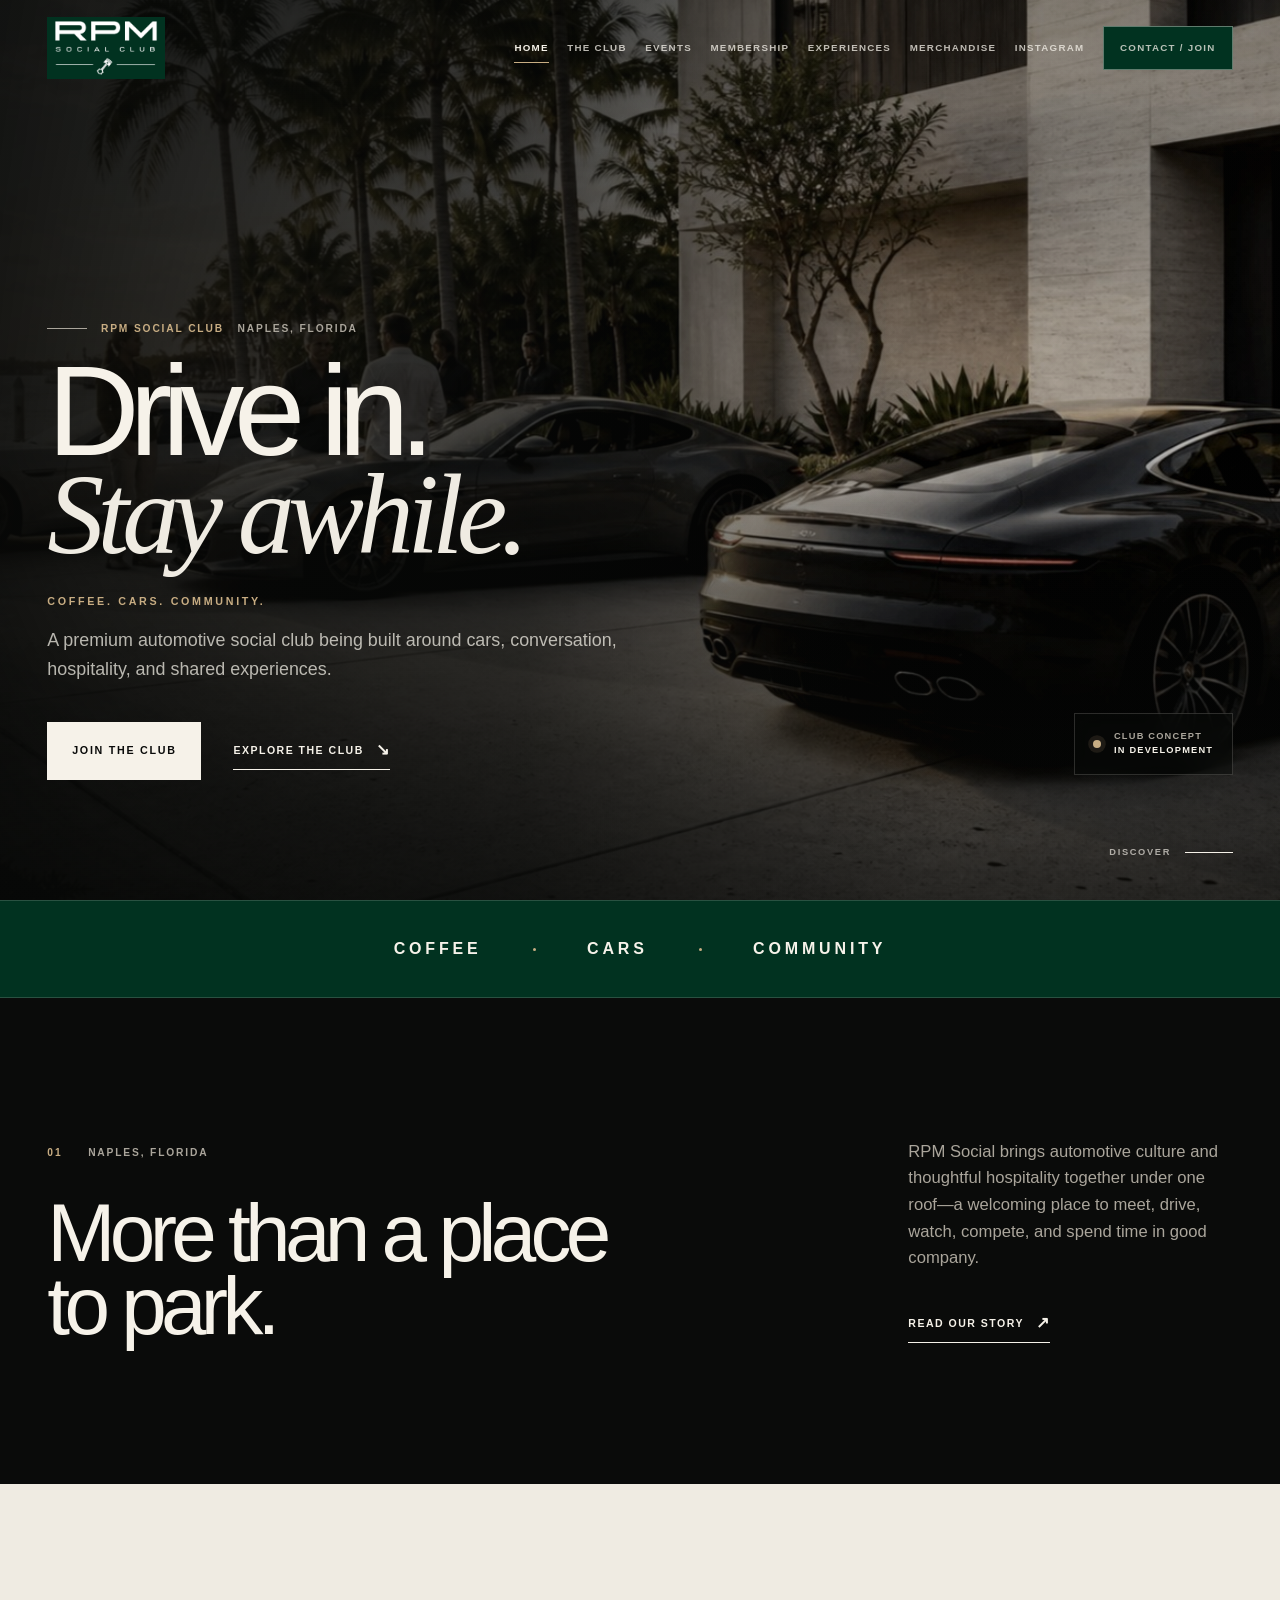
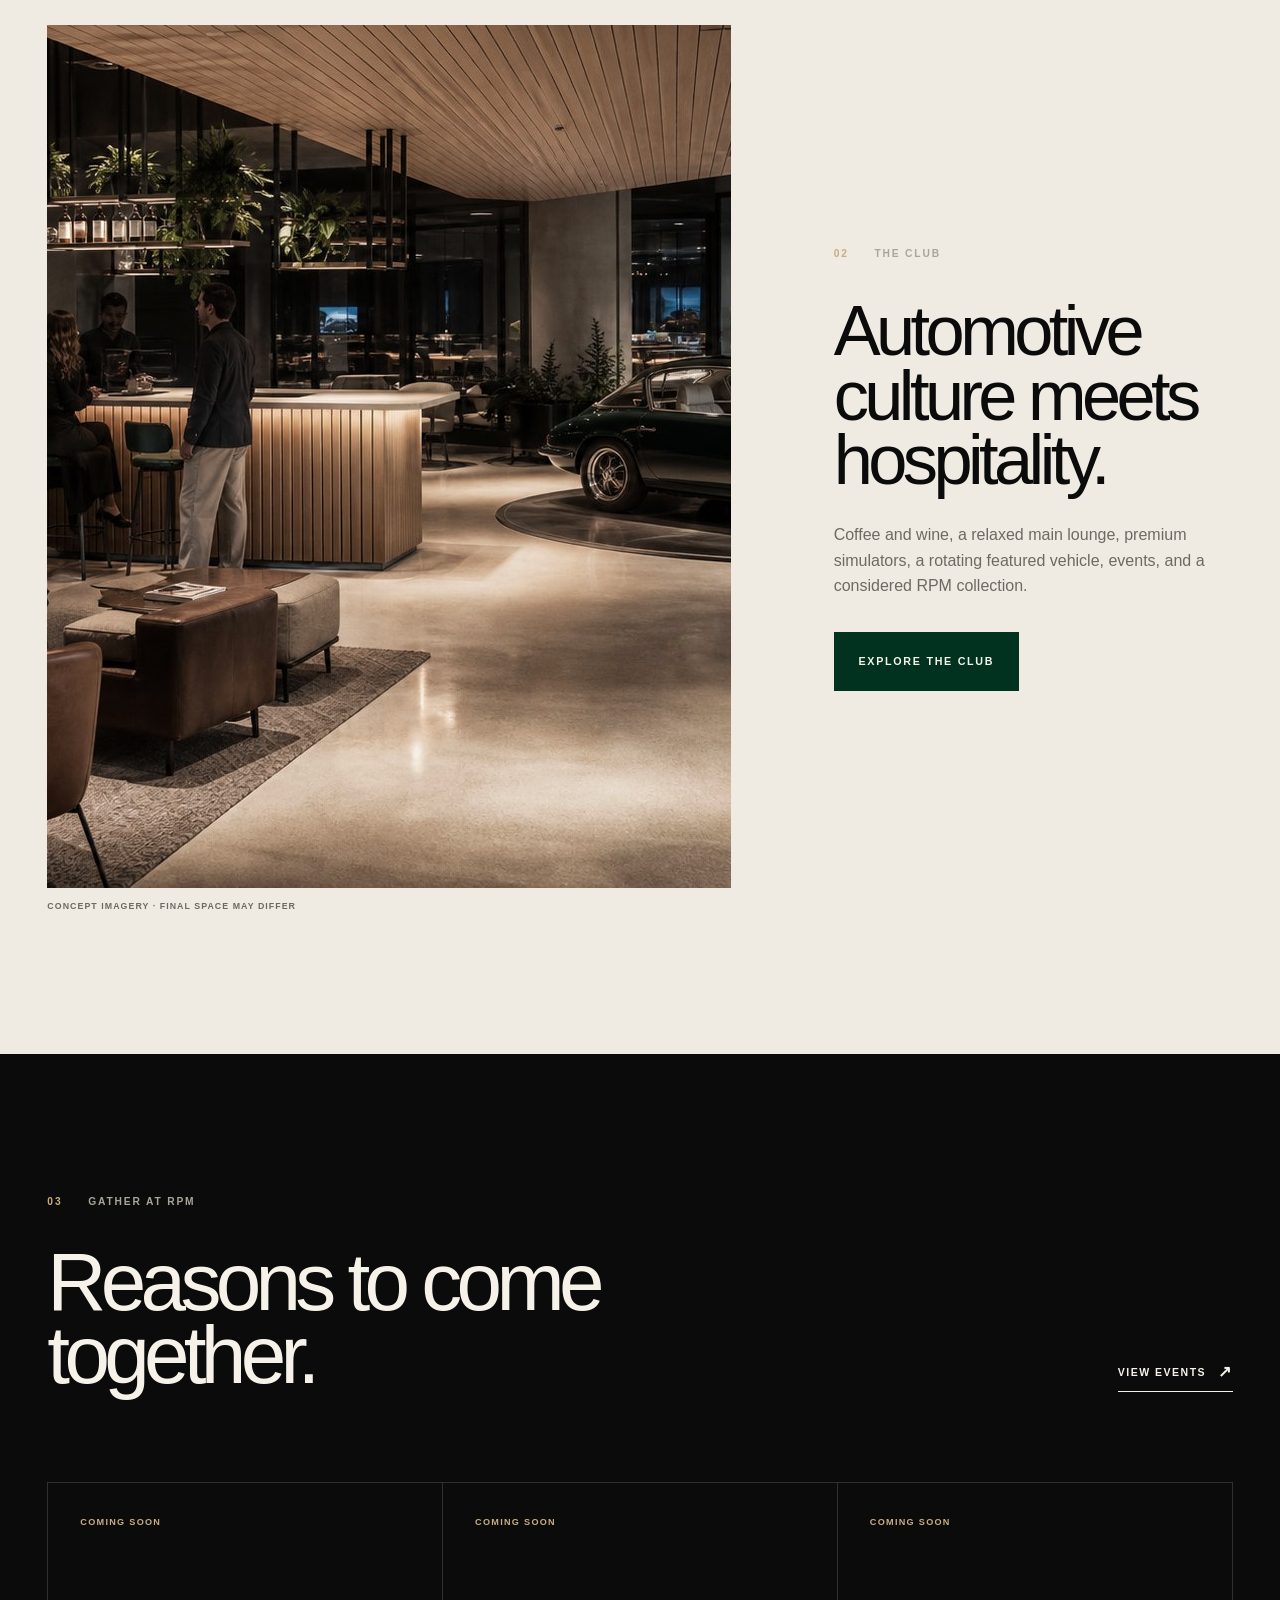
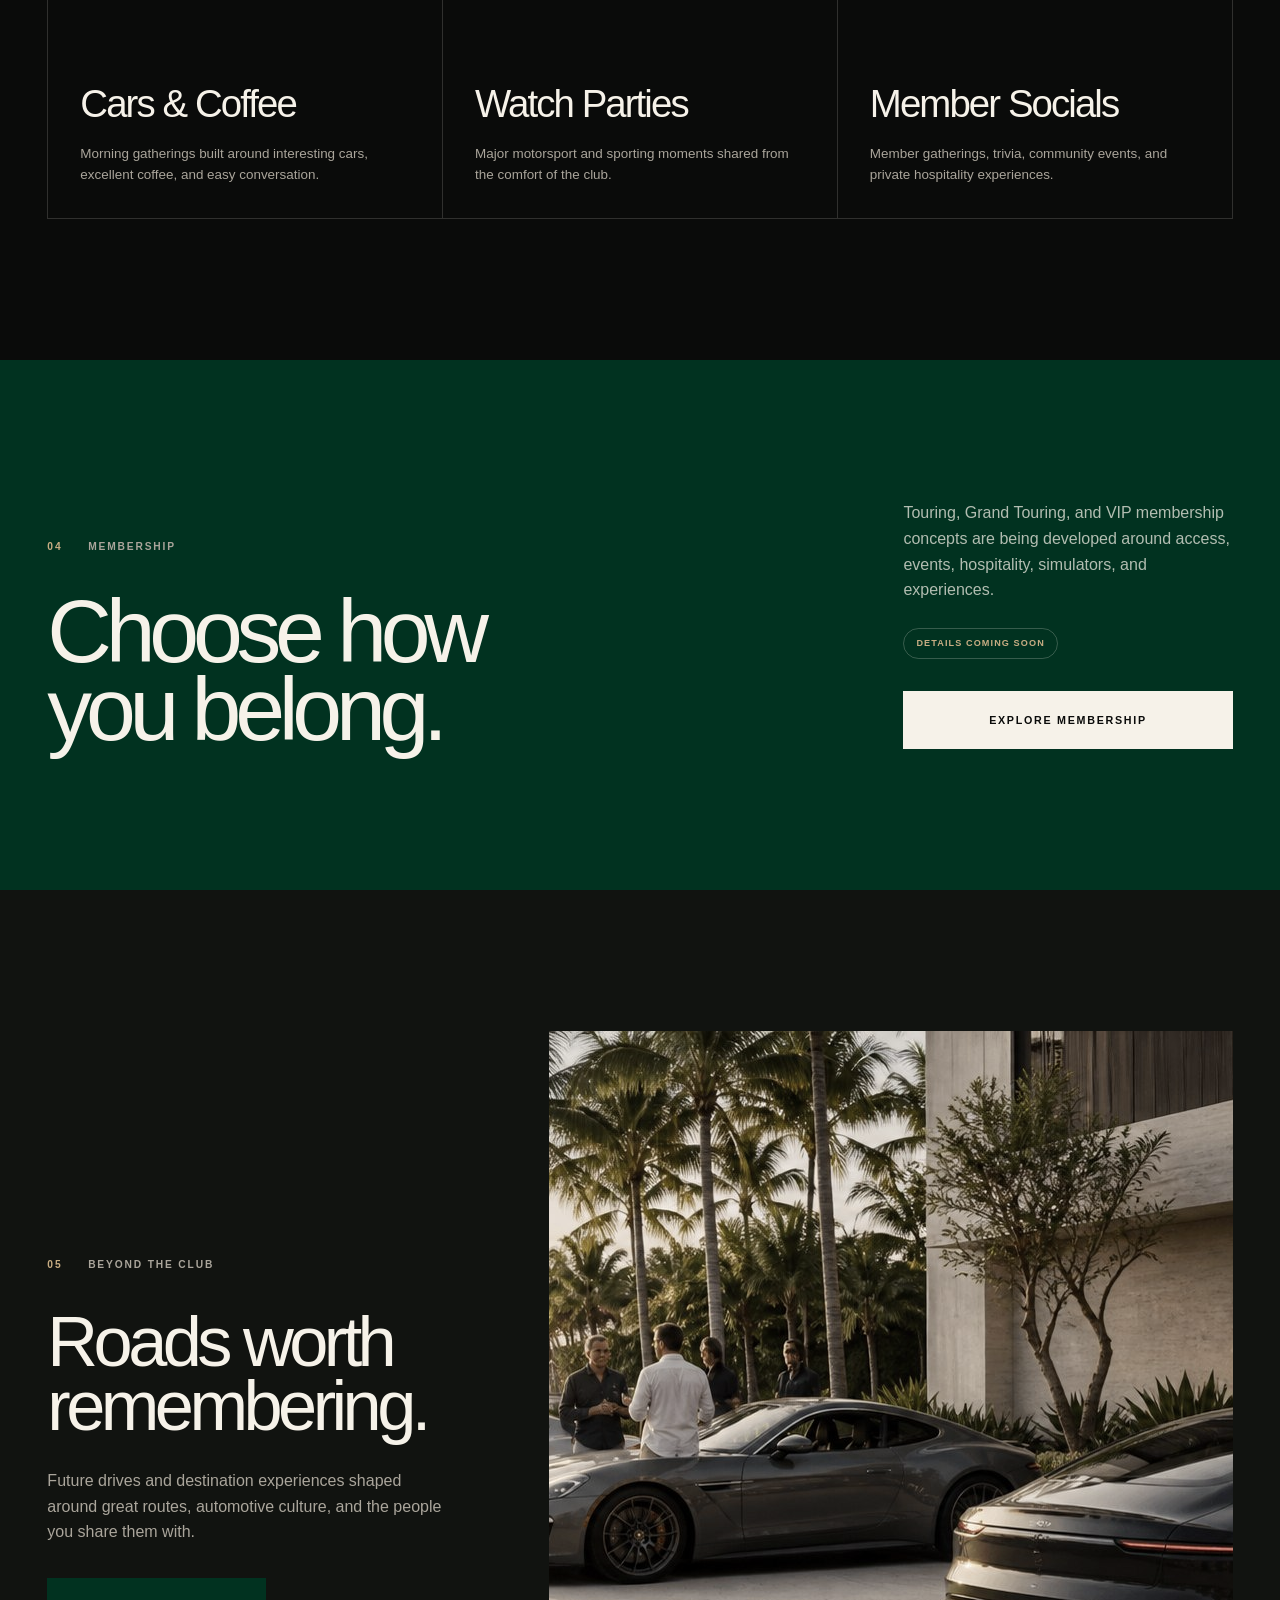
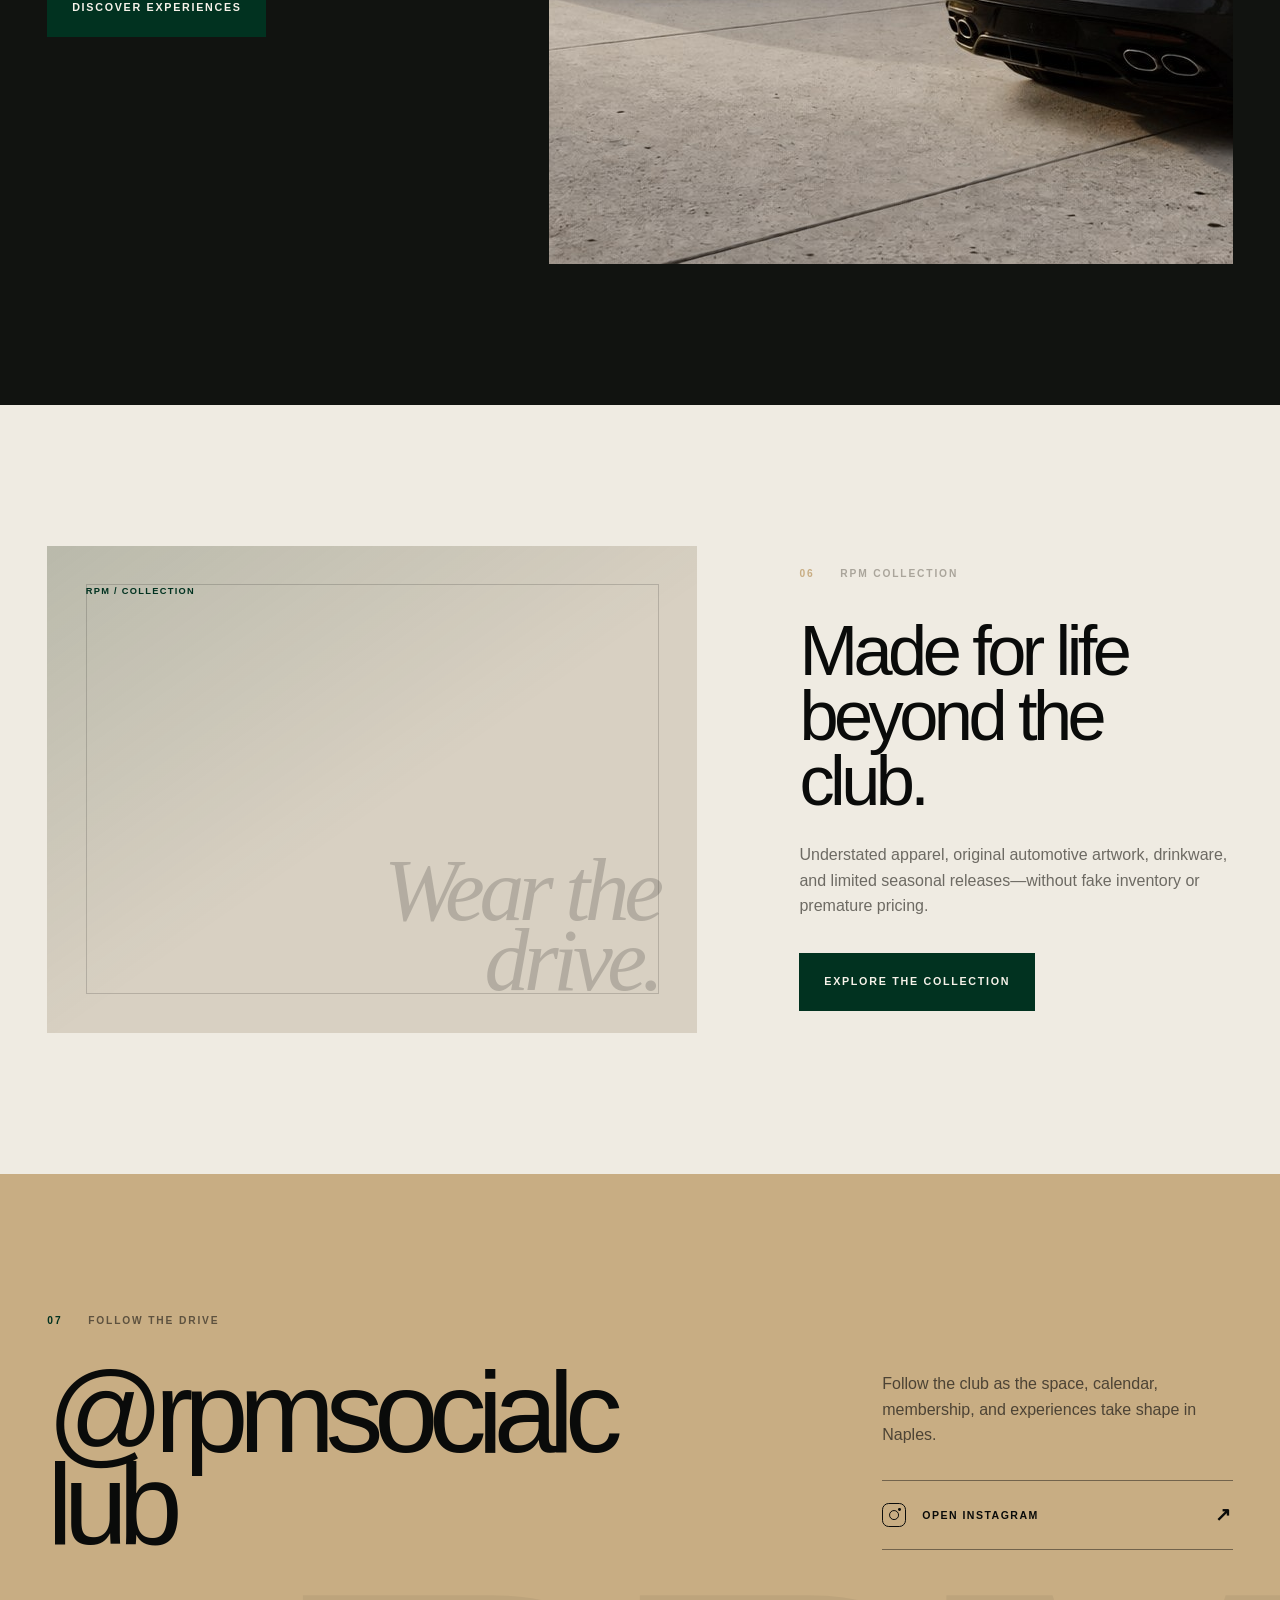
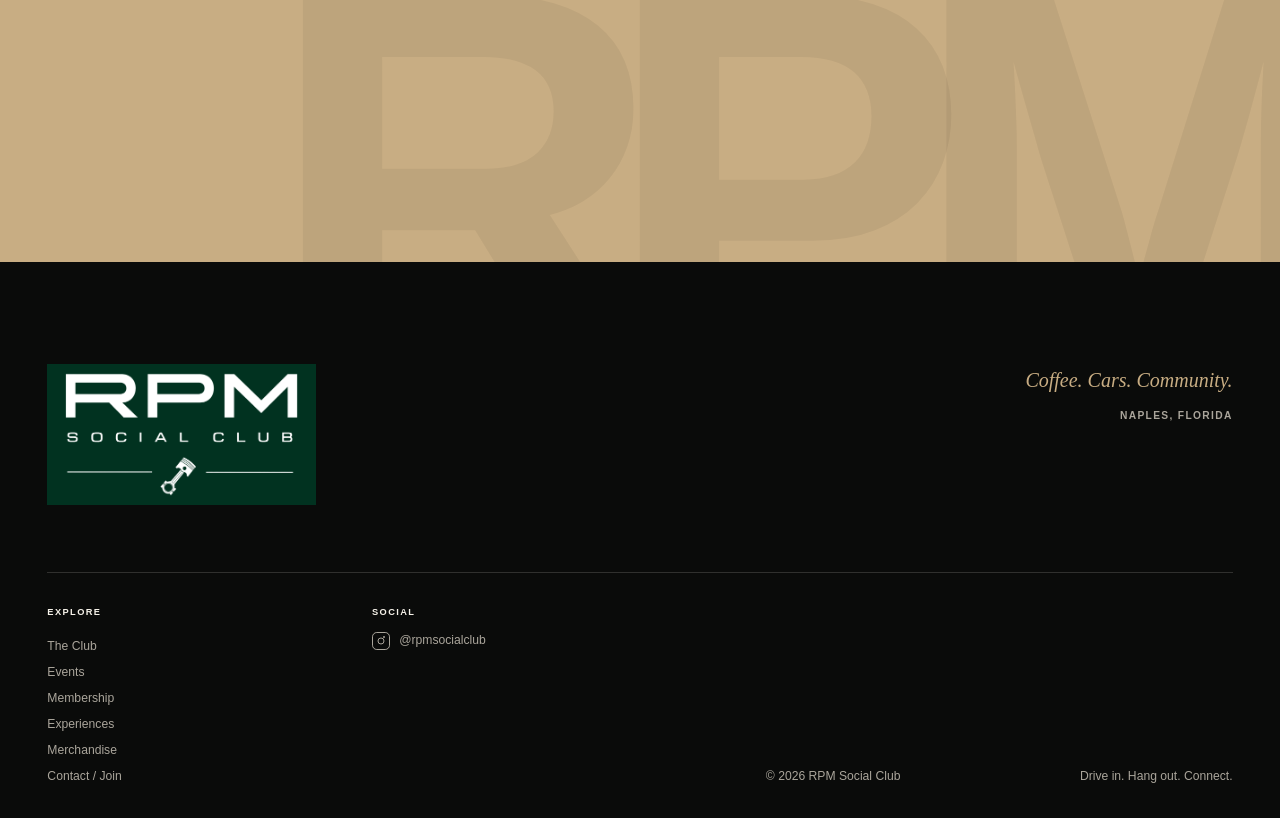
==== commit f24c4ca3: "Update RPM Social Club branding, logo, and favicon" ====
--- a/index.html
+++ b/index.html
@@ -21,6 +21,7 @@
   <meta property="og:image:alt" content="An early-morning automotive gathering in Naples, Florida">
 
   <link rel="icon" href="/assets/icons/favicon.ico" sizes="any">
+  <link rel="icon" type="image/png" sizes="512x512" href="/assets/icons/favicon-512x512.png">
   <link rel="icon" type="image/png" sizes="32x32" href="/assets/icons/favicon-32x32.png">
   <link rel="icon" type="image/png" sizes="16x16" href="/assets/icons/favicon-16x16.png">
   <link rel="apple-touch-icon" sizes="180x180" href="/assets/icons/apple-touch-icon.png">
@@ -47,8 +48,7 @@
   <header class="site-header" data-header>
     <div class="shell nav">
       <a class="brand" href="/" aria-label="RPM Social Club home">
-        <span class="brand__mark">RPM</span>
-        <span class="brand__name">Social Club</span>
+        <img class="brand__logo" src="/assets/logos/rpm-social-club-logo.png" width="1200" height="630" alt="">
       </a>
 
       <button class="nav__toggle" type="button" aria-expanded="false" aria-controls="site-navigation">
@@ -292,8 +292,7 @@
     <div class="shell">
       <div class="site-footer__top">
         <a class="brand brand--footer" href="/" aria-label="RPM Social Club home">
-          <span class="brand__mark">RPM</span>
-          <span class="brand__name">Social Club</span>
+          <img class="brand__logo" src="/assets/logos/rpm-social-club-logo.png" width="1200" height="630" alt="">
         </a>
         <p>Coffee. Cars. Community.<br><span>Naples, Florida</span></p>
       </div>
--- a/css/styles.css
+++ b/css/styles.css
@@ -176,24 +176,13 @@
   display: inline-flex;
   flex: 0 0 auto;
   align-items: center;
-  gap: 0.75rem;
   line-height: 1;
 }
 
-.brand__mark {
-  font-size: 1.3rem;
-  font-weight: 800;
-  letter-spacing: -0.06em;
-}
-
-.brand__name {
-  padding-left: 0.75rem;
-  border-left: 1px solid currentColor;
-  font-size: 0.62rem;
-  font-weight: 600;
-  letter-spacing: 0.19em;
-  line-height: 1.15;
-  text-transform: uppercase;
+.brand__logo {
+  width: auto;
+  height: 3.85rem;
+  object-fit: contain;
 }
 
 .nav__menu {
@@ -1635,12 +1624,8 @@
   padding-bottom: 4rem;
 }
 
-.brand--footer .brand__mark {
-  font-size: clamp(2rem, 4vw, 4rem);
-}
-
-.brand--footer .brand__name {
-  font-size: 0.7rem;
+.brand--footer .brand__logo {
+  height: clamp(7.5rem, 11vw, 9.5rem);
 }
 
 .site-footer__top > p {
@@ -2028,6 +2013,14 @@
 }
 
 @media (max-width: 700px) {
+  .brand__logo {
+    height: 3.15rem;
+  }
+
+  .brand--footer .brand__logo {
+    height: 7rem;
+  }
+
   :root {
     --section-space: 6rem;
   }
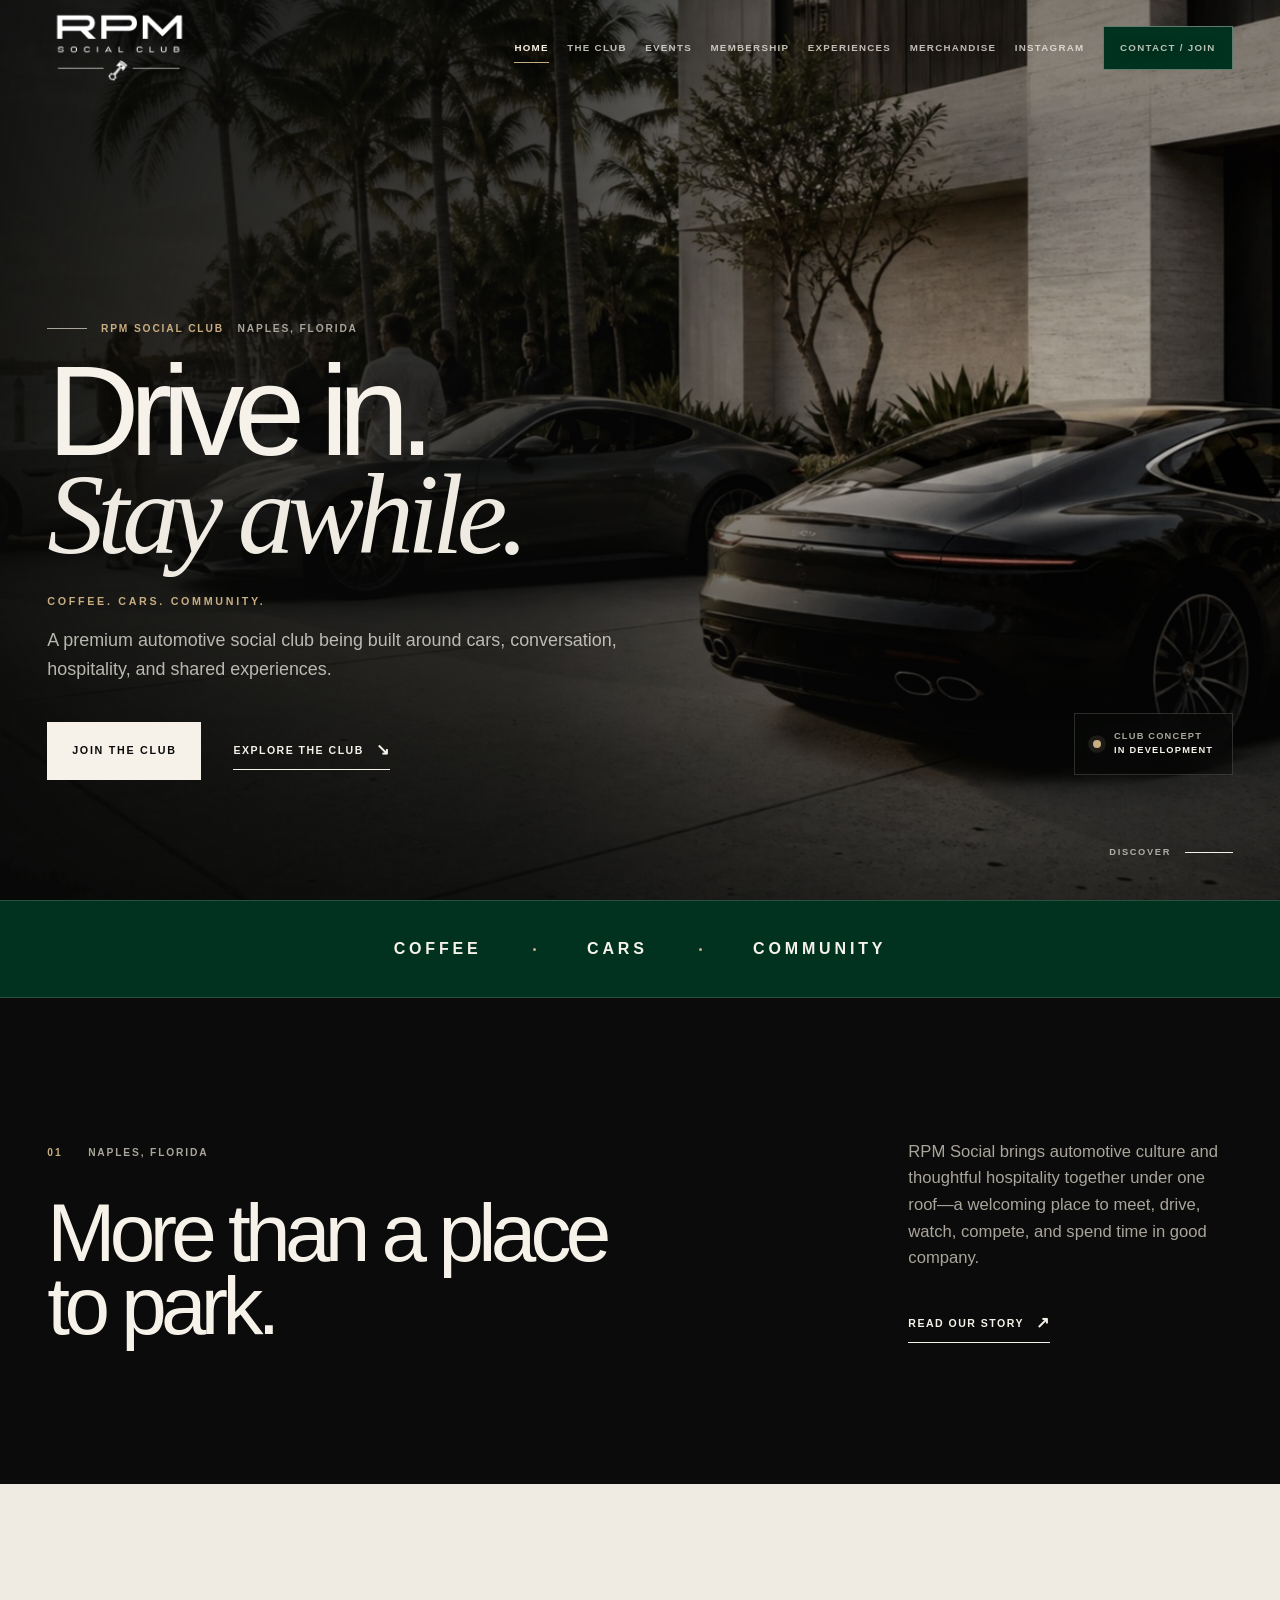
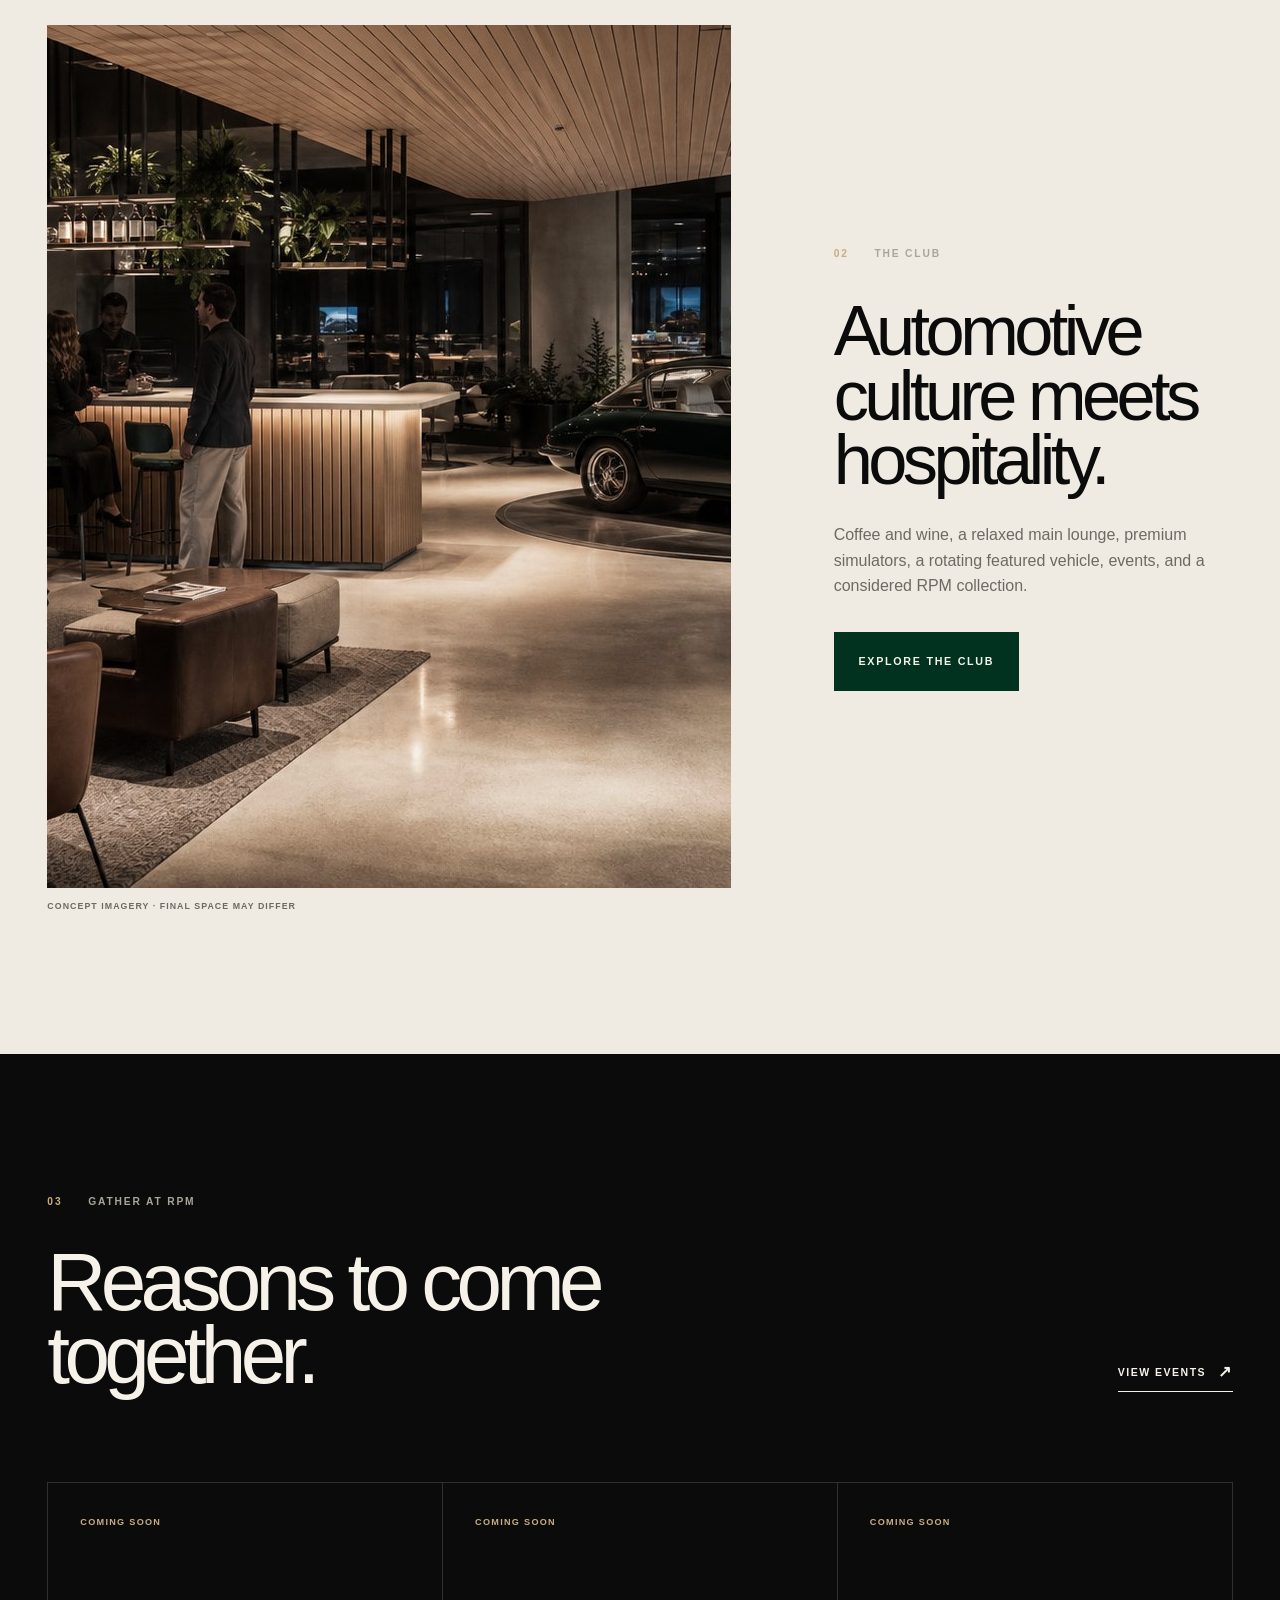
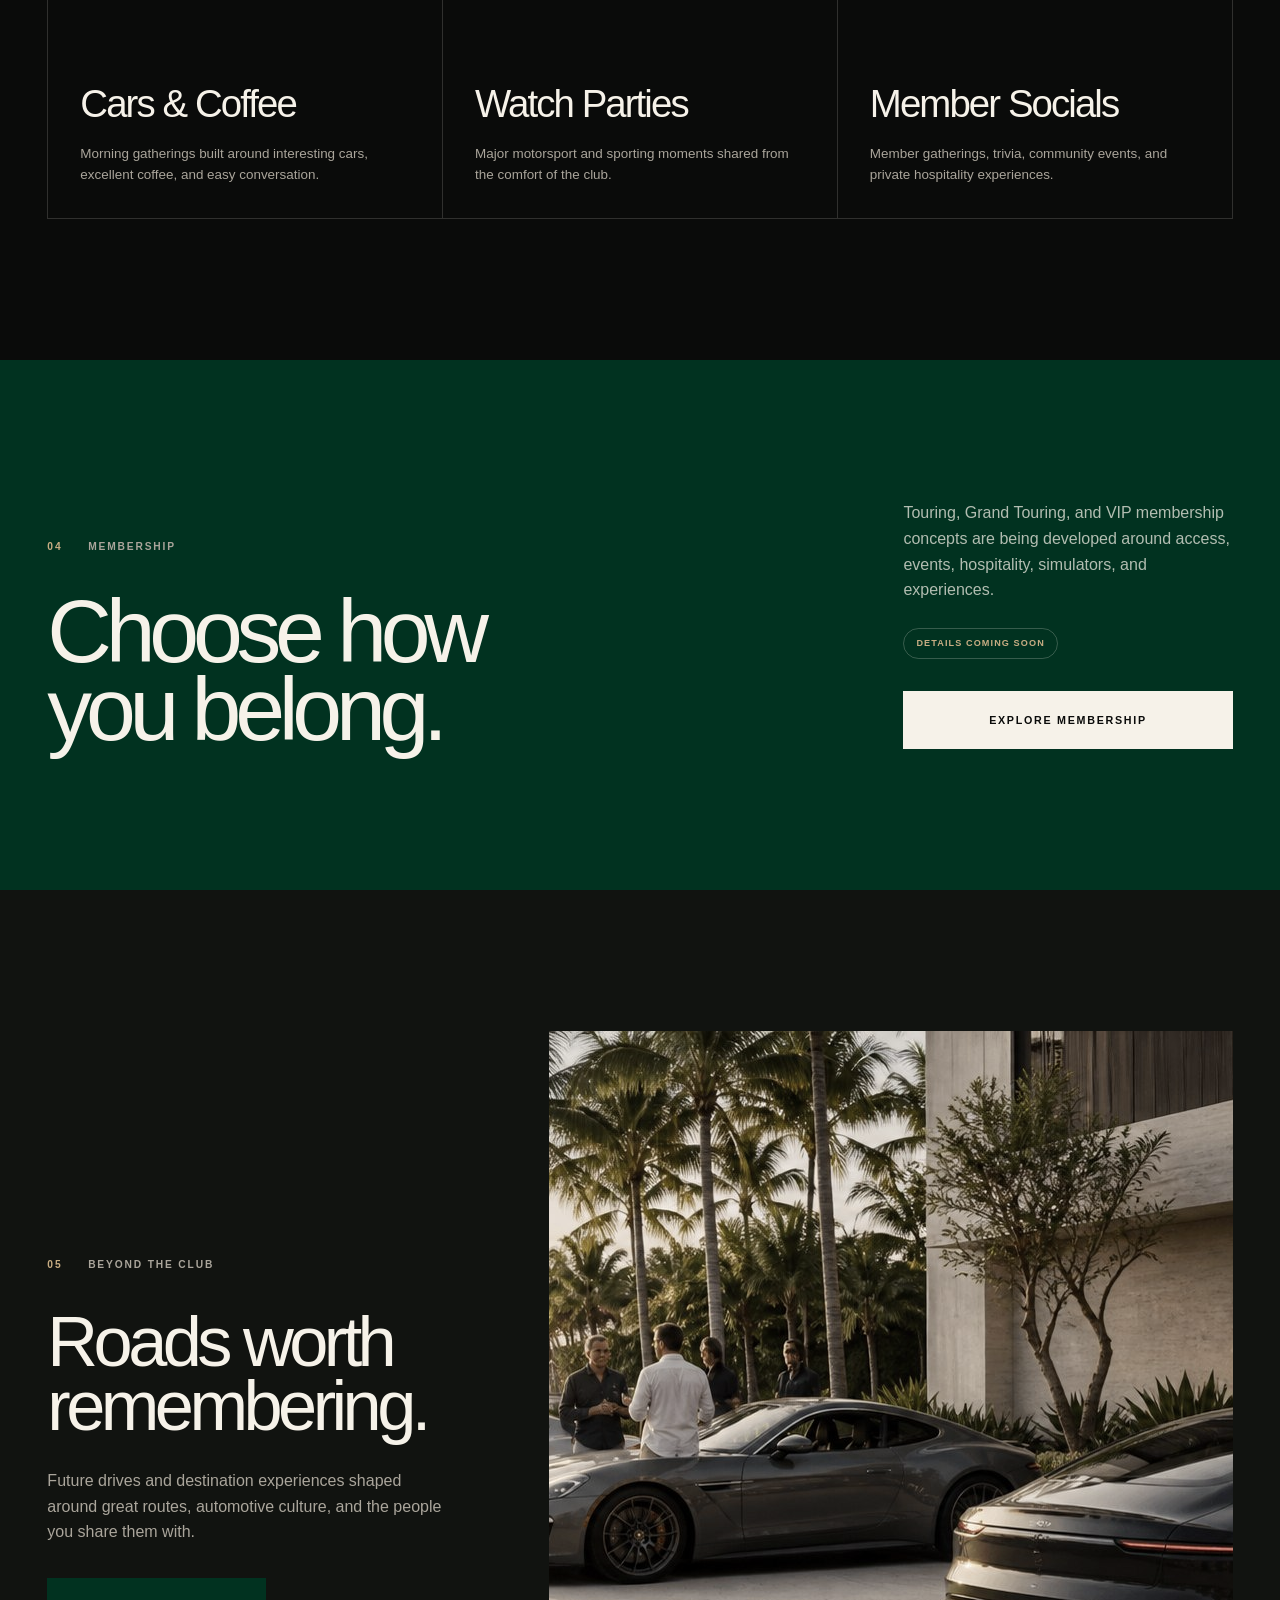
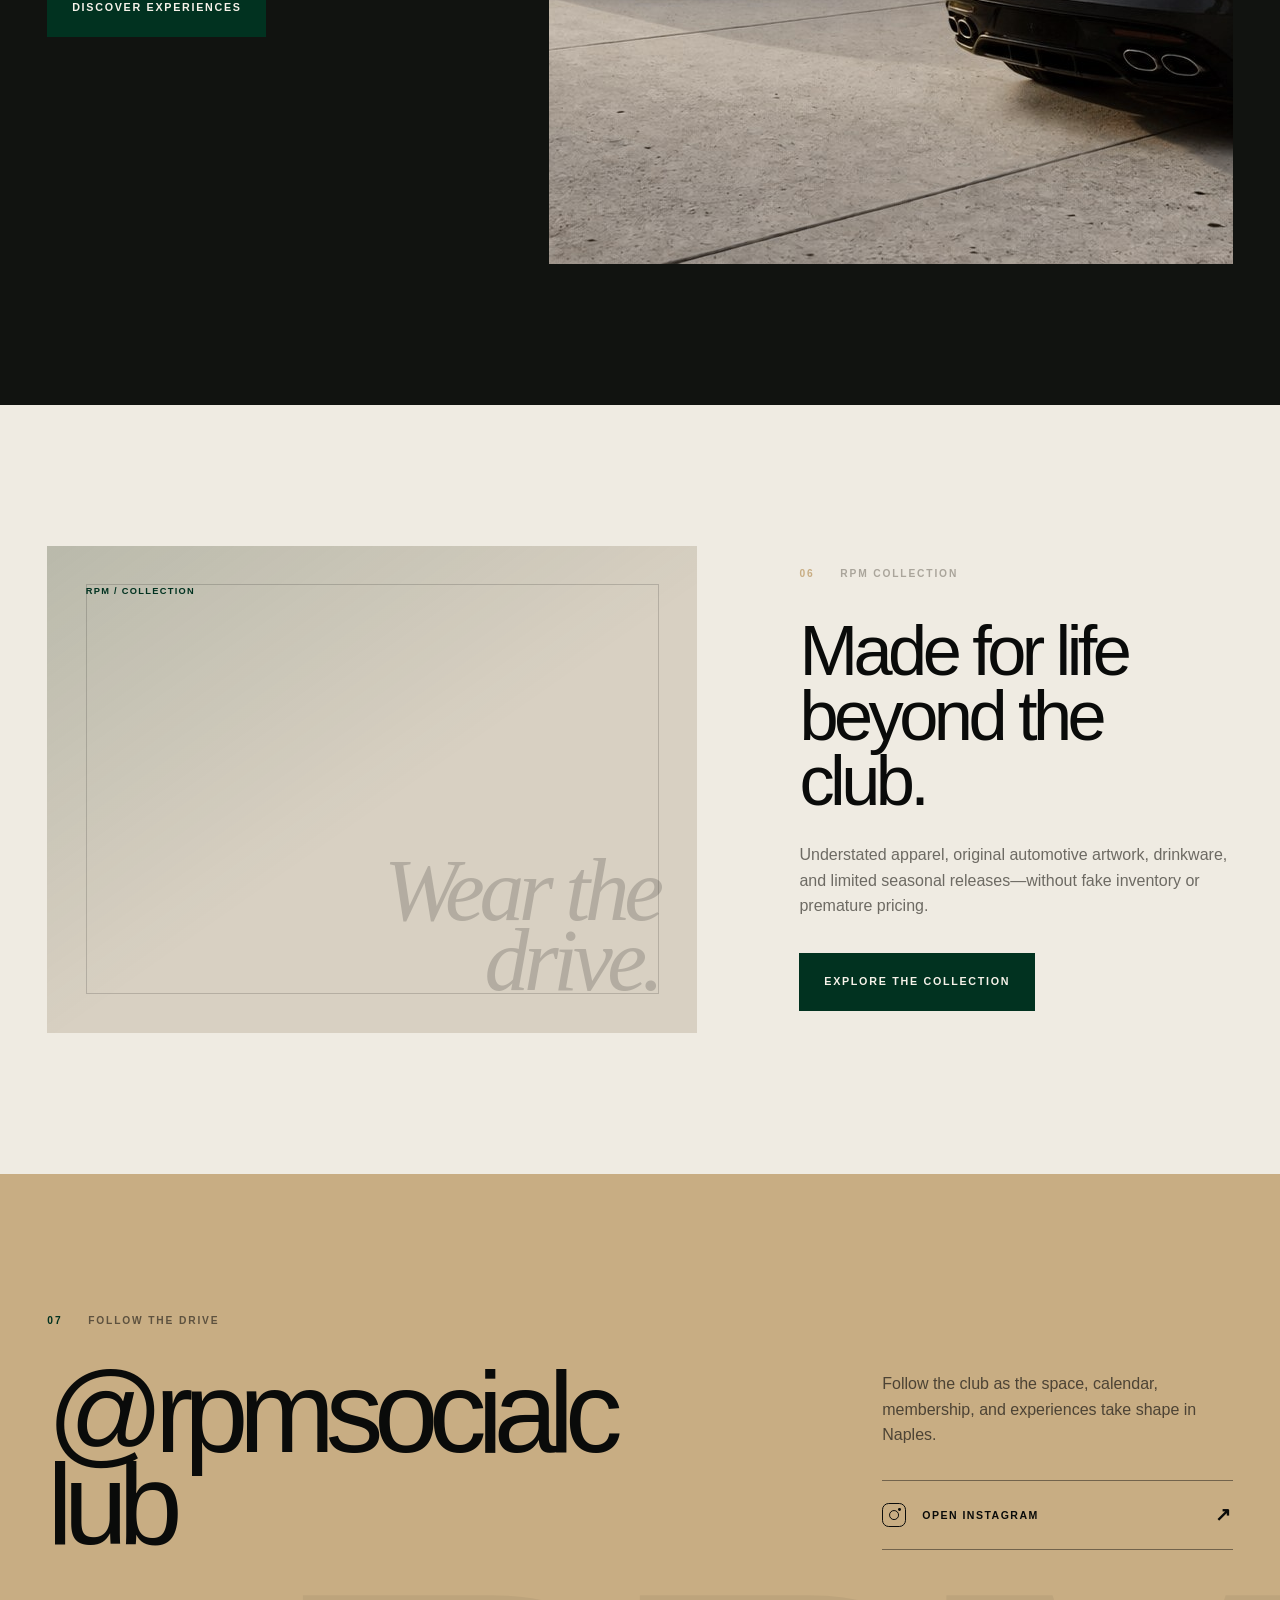
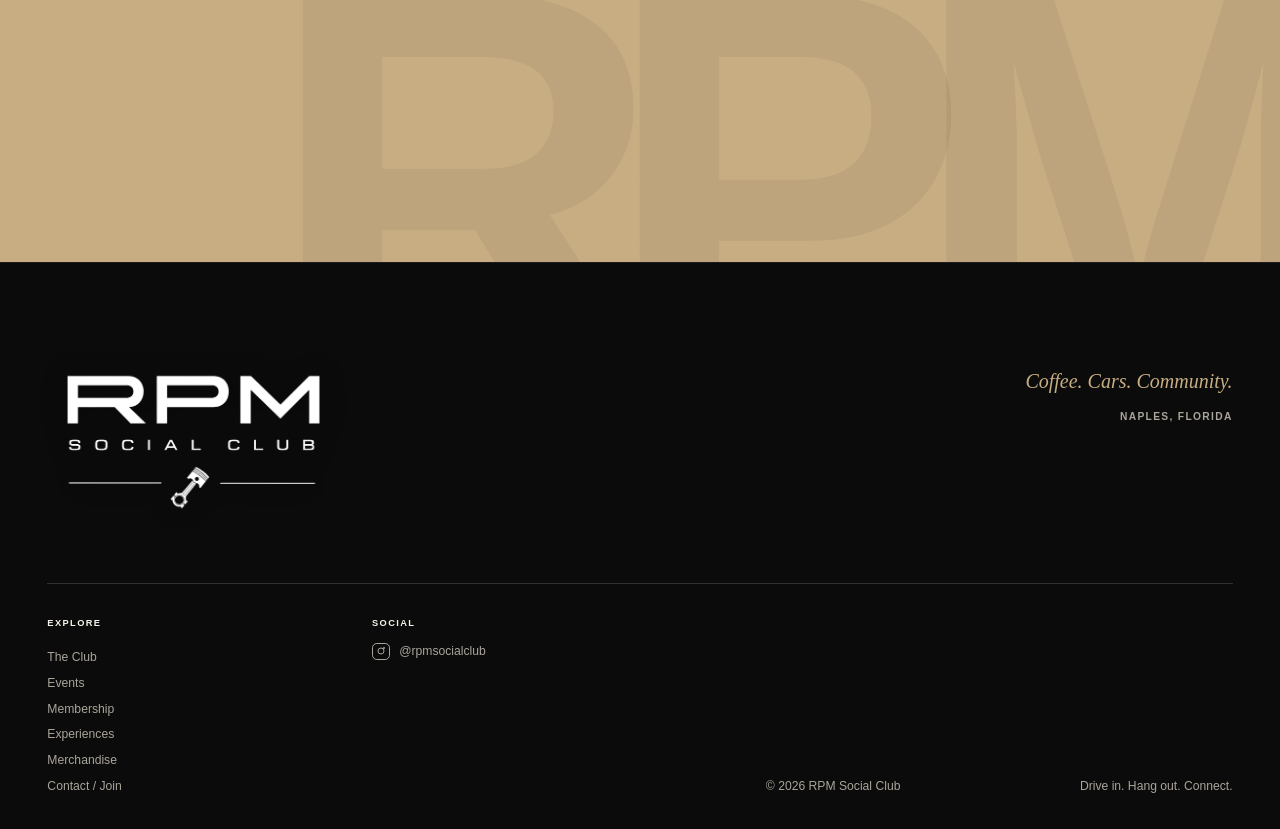
==== commit 56dcc30d: "Refine RPM Social Club layout and photography" ====
--- a/index.html
+++ b/index.html
@@ -48,7 +48,7 @@
   <header class="site-header" data-header>
     <div class="shell nav">
       <a class="brand" href="/" aria-label="RPM Social Club home">
-        <img class="brand__logo" src="/assets/logos/rpm-social-club-logo.png" width="1200" height="630" alt="">
+        <img class="brand__logo" src="/assets/logos/rpm-social-club-logo-white.png" width="1200" height="630" alt="">
       </a>
 
       <button class="nav__toggle" type="button" aria-expanded="false" aria-controls="site-navigation">
@@ -292,7 +292,7 @@
     <div class="shell">
       <div class="site-footer__top">
         <a class="brand brand--footer" href="/" aria-label="RPM Social Club home">
-          <img class="brand__logo" src="/assets/logos/rpm-social-club-logo.png" width="1200" height="630" alt="">
+          <img class="brand__logo" src="/assets/logos/rpm-social-club-logo-white.png" width="1200" height="630" alt="">
         </a>
         <p>Coffee. Cars. Community.<br><span>Naples, Florida</span></p>
       </div>
--- a/css/styles.css
+++ b/css/styles.css
@@ -147,19 +147,27 @@
   position: fixed;
   inset: 0 0 auto;
   z-index: 100;
+  background: transparent;
   color: var(--white);
+  text-shadow: 0 1px 16px rgba(0, 0, 0, 0.28);
   transition:
     background-color 350ms ease,
     border-color 350ms ease,
     backdrop-filter 350ms ease;
 }
 
-.site-header.is-scrolled,
+.site-header.is-scrolled {
+  border-bottom: 1px solid var(--line);
+  background: rgba(10, 11, 10, 0.72);
+  -webkit-backdrop-filter: blur(16px);
+  backdrop-filter: blur(16px);
+}
+
 .site-header:has(.nav__menu.is-open) {
-  border-bottom: 1px solid var(--line);
-  background: rgba(10, 11, 10, 0.88);
-  -webkit-backdrop-filter: blur(18px);
-  backdrop-filter: blur(18px);
+  border-bottom-color: transparent;
+  background: rgba(10, 11, 10, 0.86);
+  -webkit-backdrop-filter: blur(16px);
+  backdrop-filter: blur(16px);
 }
 
 .nav {
@@ -181,8 +189,9 @@
 
 .brand__logo {
   width: auto;
-  height: 3.85rem;
+  height: 4.75rem;
   object-fit: contain;
+  filter: drop-shadow(0 1px 12px rgba(0, 0, 0, 0.28));
 }
 
 .nav__menu {
@@ -1611,8 +1620,10 @@
 }
 
 .site-footer {
+  position: relative;
   padding-block: clamp(4rem, 8vw, 7rem) 2rem;
-  background: var(--ink);
+  border-top: 1px solid rgba(246, 242, 233, 0.08);
+  background: transparent;
 }
 
 .site-footer__top {
@@ -1625,7 +1636,7 @@
 }
 
 .brand--footer .brand__logo {
-  height: clamp(7.5rem, 11vw, 9.5rem);
+  height: clamp(8.5rem, 12vw, 11rem);
 }
 
 .site-footer__top > p {
@@ -1816,6 +1827,10 @@
 @media (max-width: 1180px) {
   :root {
     --gutter: clamp(1.2rem, 4vw, 2.5rem);
+  }
+
+  .brand__logo {
+    height: 4.15rem;
   }
 
   .nav {
@@ -2014,11 +2029,11 @@
 
 @media (max-width: 700px) {
   .brand__logo {
-    height: 3.15rem;
+    height: 3.65rem;
   }
 
   .brand--footer .brand__logo {
-    height: 7rem;
+    height: 8rem;
   }
 
   :root {
@@ -2333,33 +2348,7 @@
 
 .page-hero--merch {
   min-height: 78svh;
-  background: var(--green);
-}
-
-.page-hero--merch::before {
-  position: absolute;
-  inset: 0;
-  background:
-    linear-gradient(90deg, rgba(1, 35, 22, 0.9), rgba(1, 50, 32, 0.52)),
-    radial-gradient(circle at 75% 30%, rgba(200, 173, 131, 0.16), transparent 33%);
-  content: "";
-}
-
-.page-hero__merch-mark {
-  position: absolute;
-  right: -0.06em;
-  bottom: -0.28em;
-  color: rgba(246, 242, 233, 0.055);
-  font-size: clamp(18rem, 40vw, 38rem);
-  font-weight: 800;
-  letter-spacing: -0.11em;
-  line-height: 1;
-  pointer-events: none;
-}
-
-.page-hero--merch .page-hero__inner {
-  position: relative;
-  z-index: 1;
+  background: var(--ink);
 }
 
 .page-cta {
@@ -3044,6 +3033,19 @@
     object-position: 62% center;
   }
 
+  .page-hero--events .page-hero__media img {
+    object-position: 67% center;
+  }
+
+  .page-hero--membership .page-hero__media img {
+    object-position: 72% center;
+  }
+
+  .page-hero--experiences .page-hero__media img,
+  .page-hero--merch .page-hero__media img {
+    object-position: 74% center;
+  }
+
   .page-hero h1 {
     font-size: clamp(3.6rem, 17vw, 5.8rem);
   }
